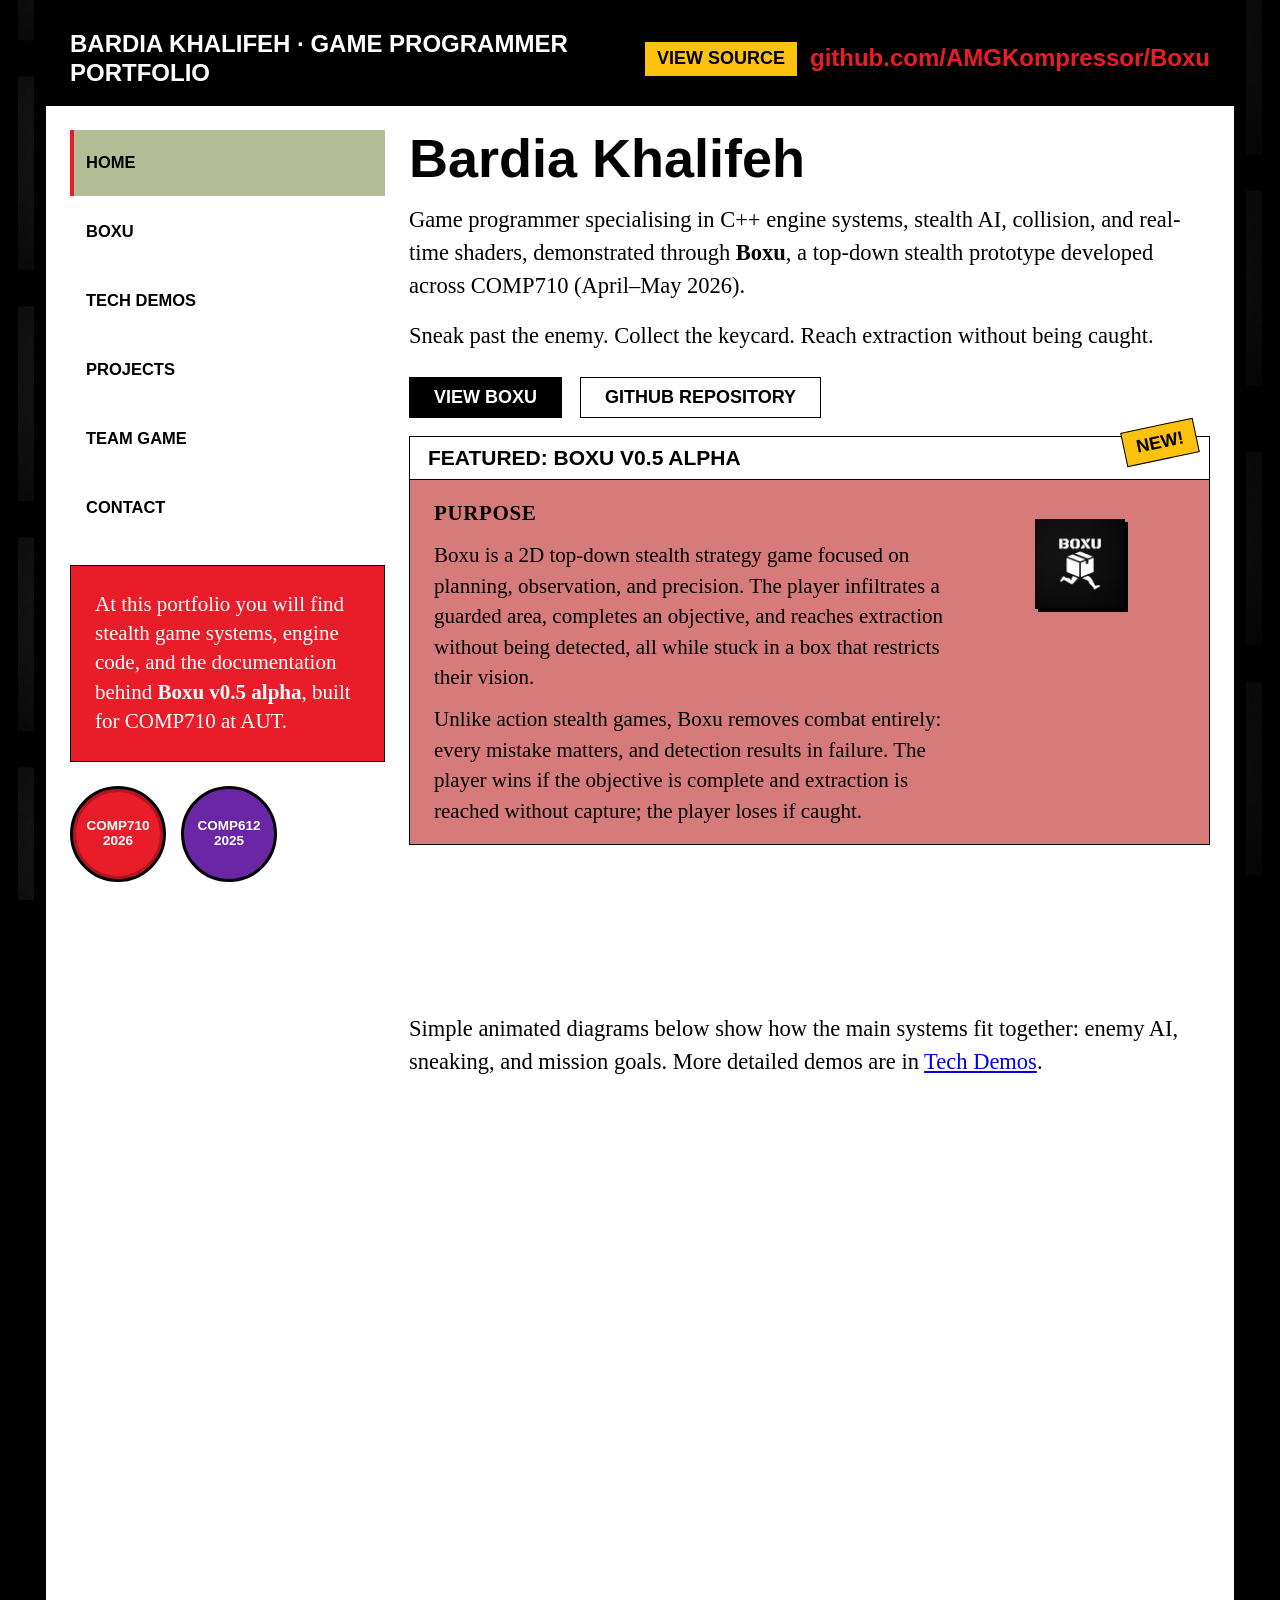
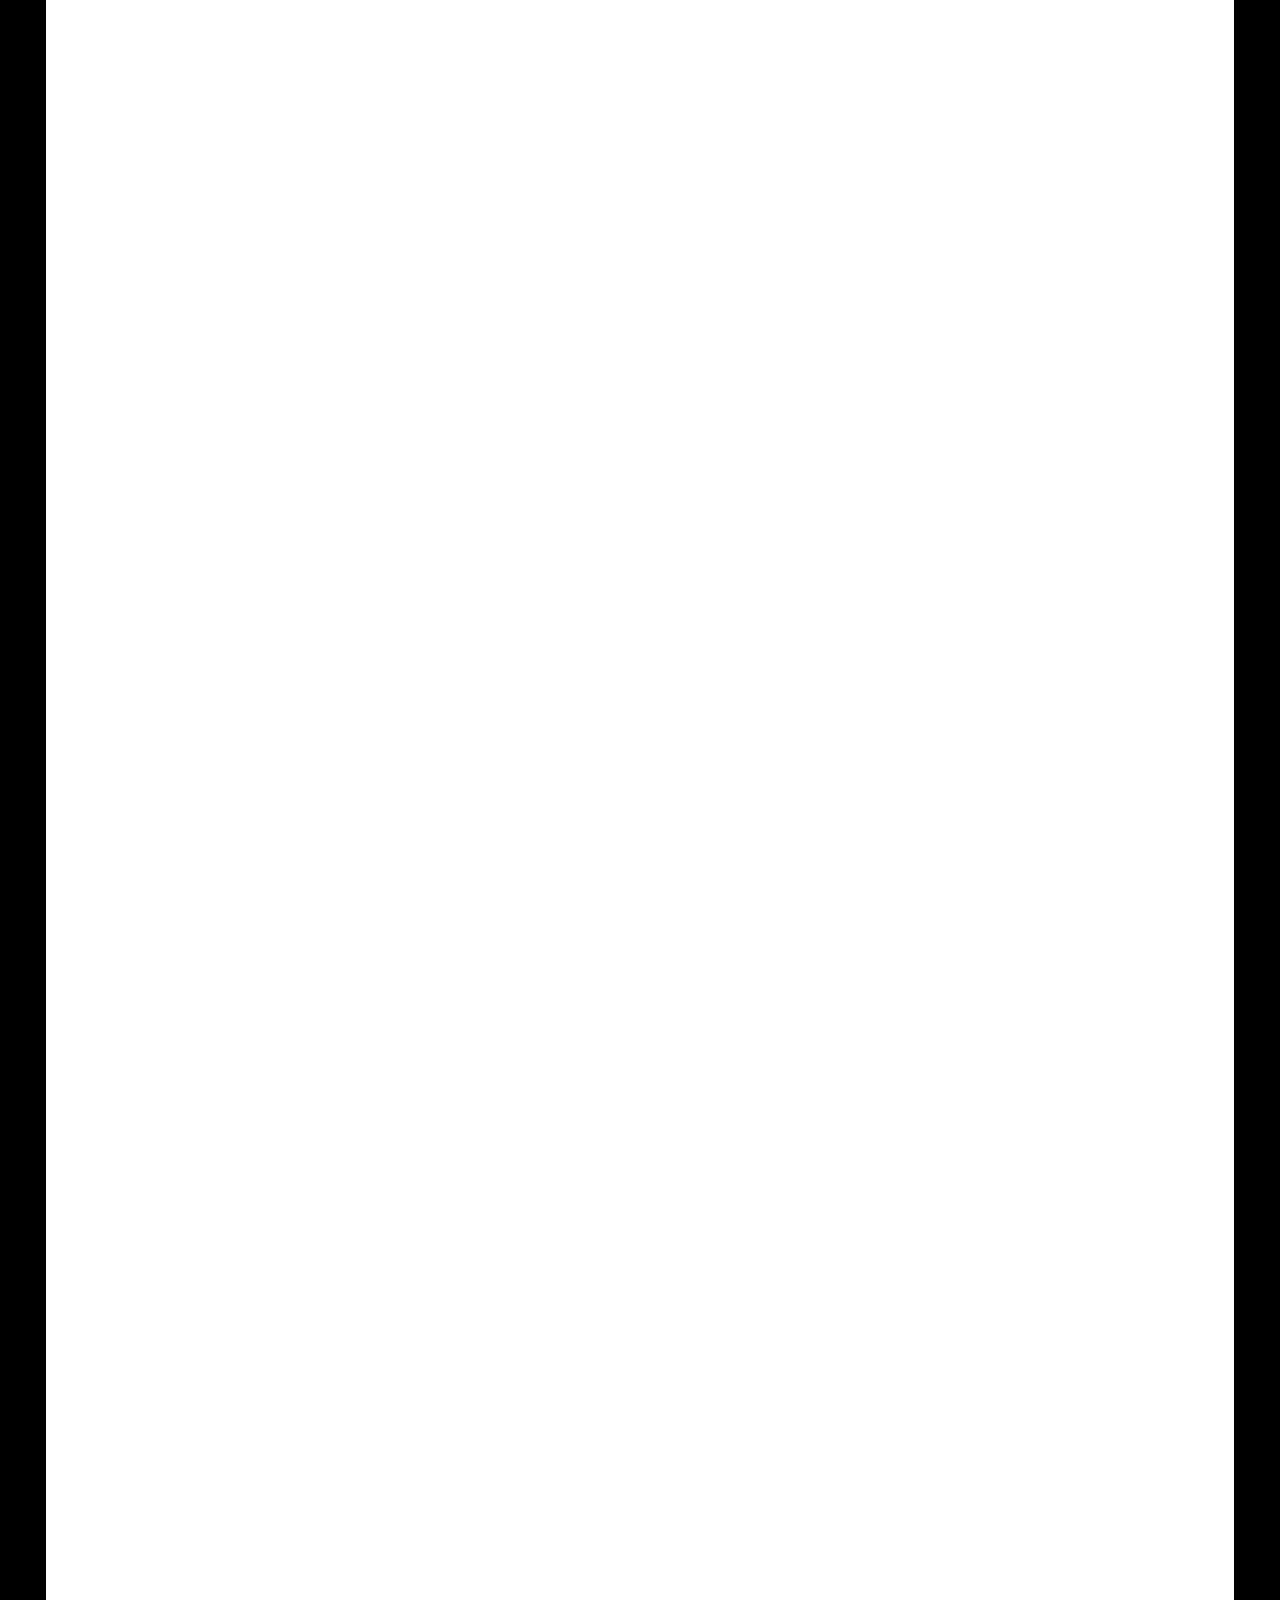
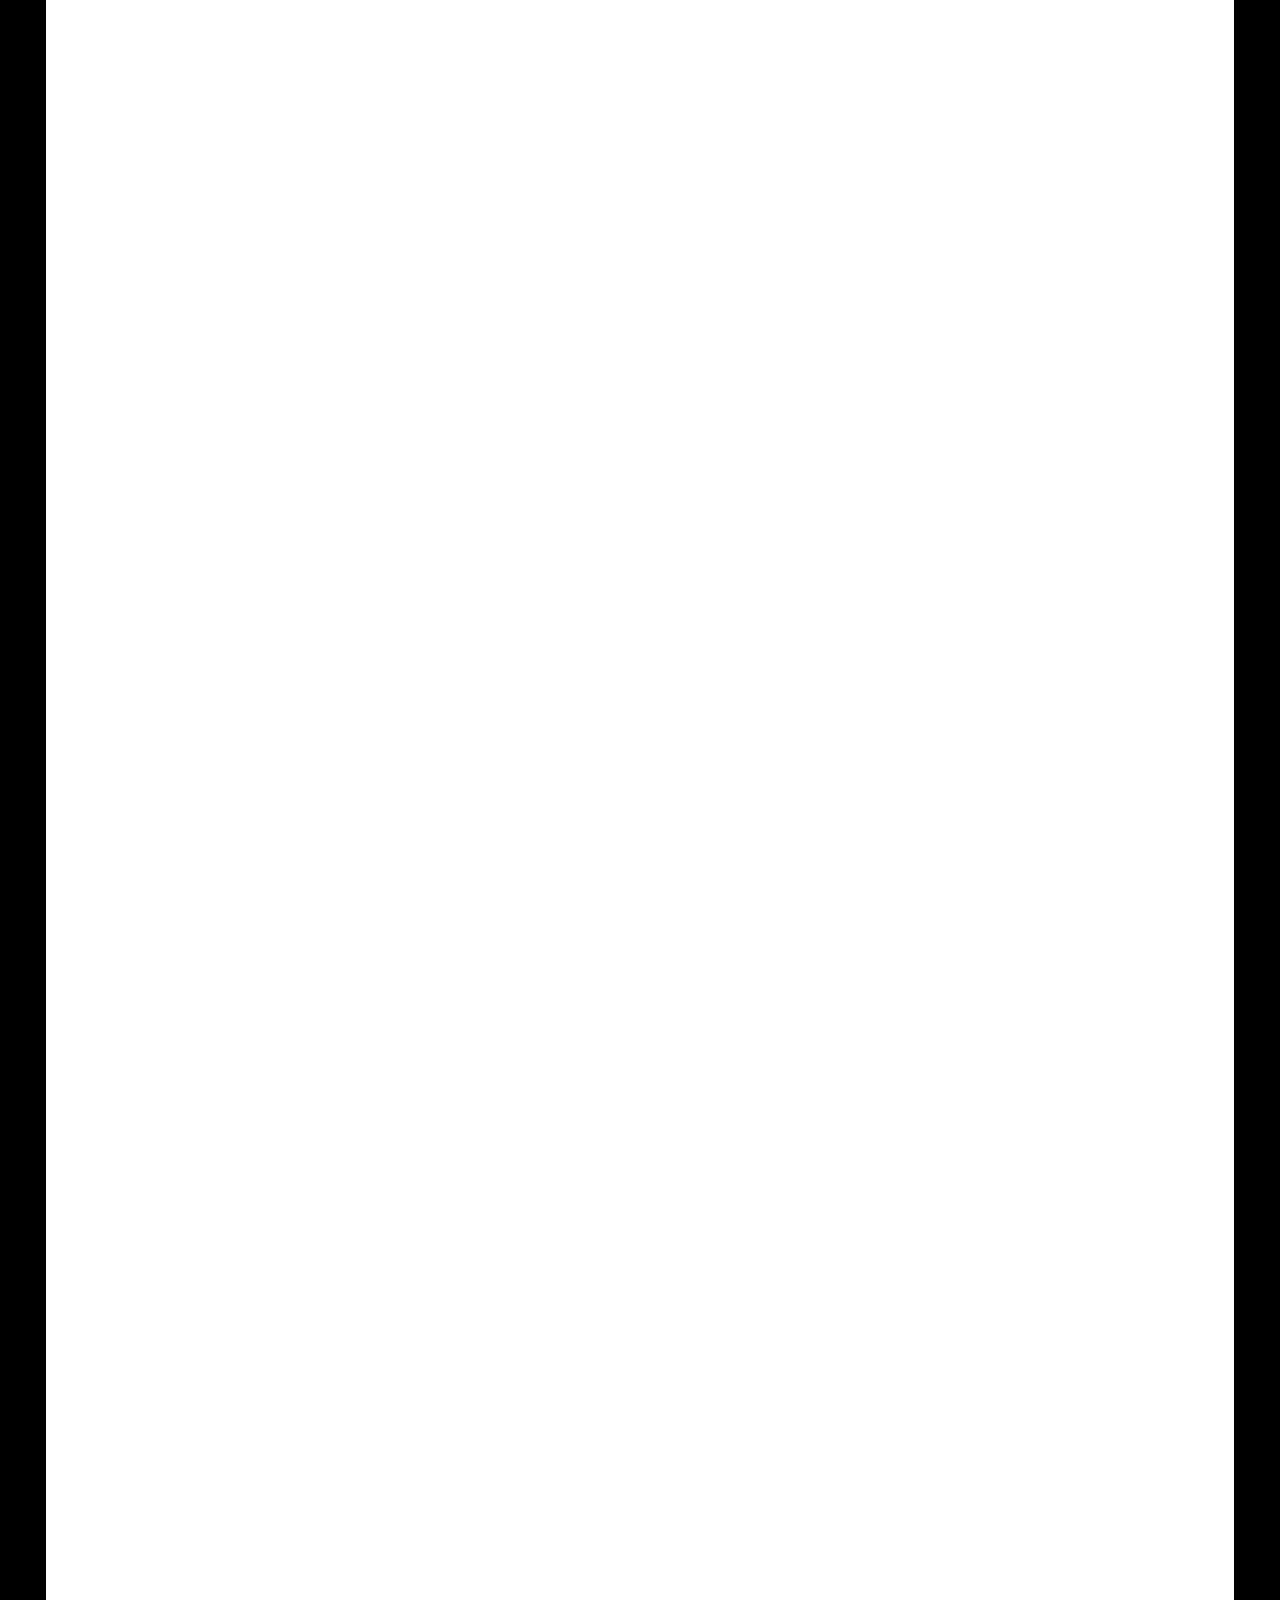
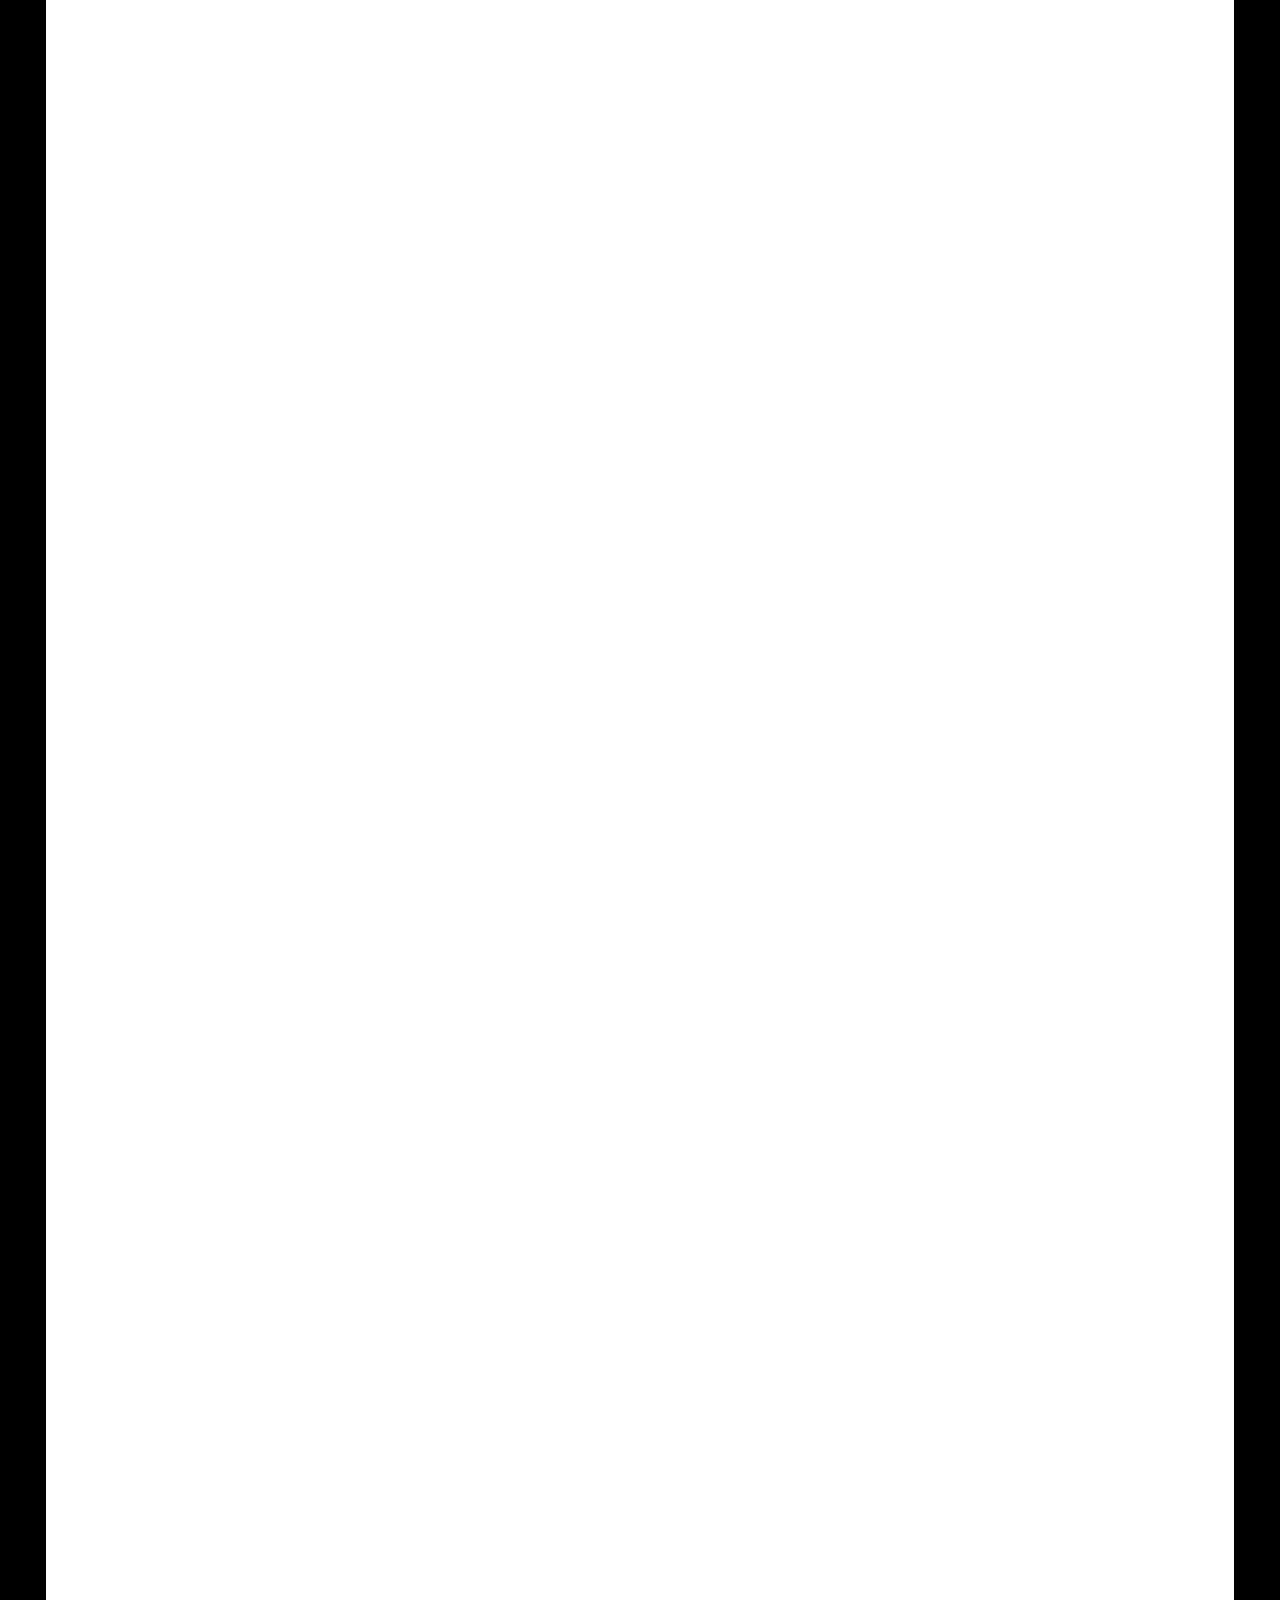
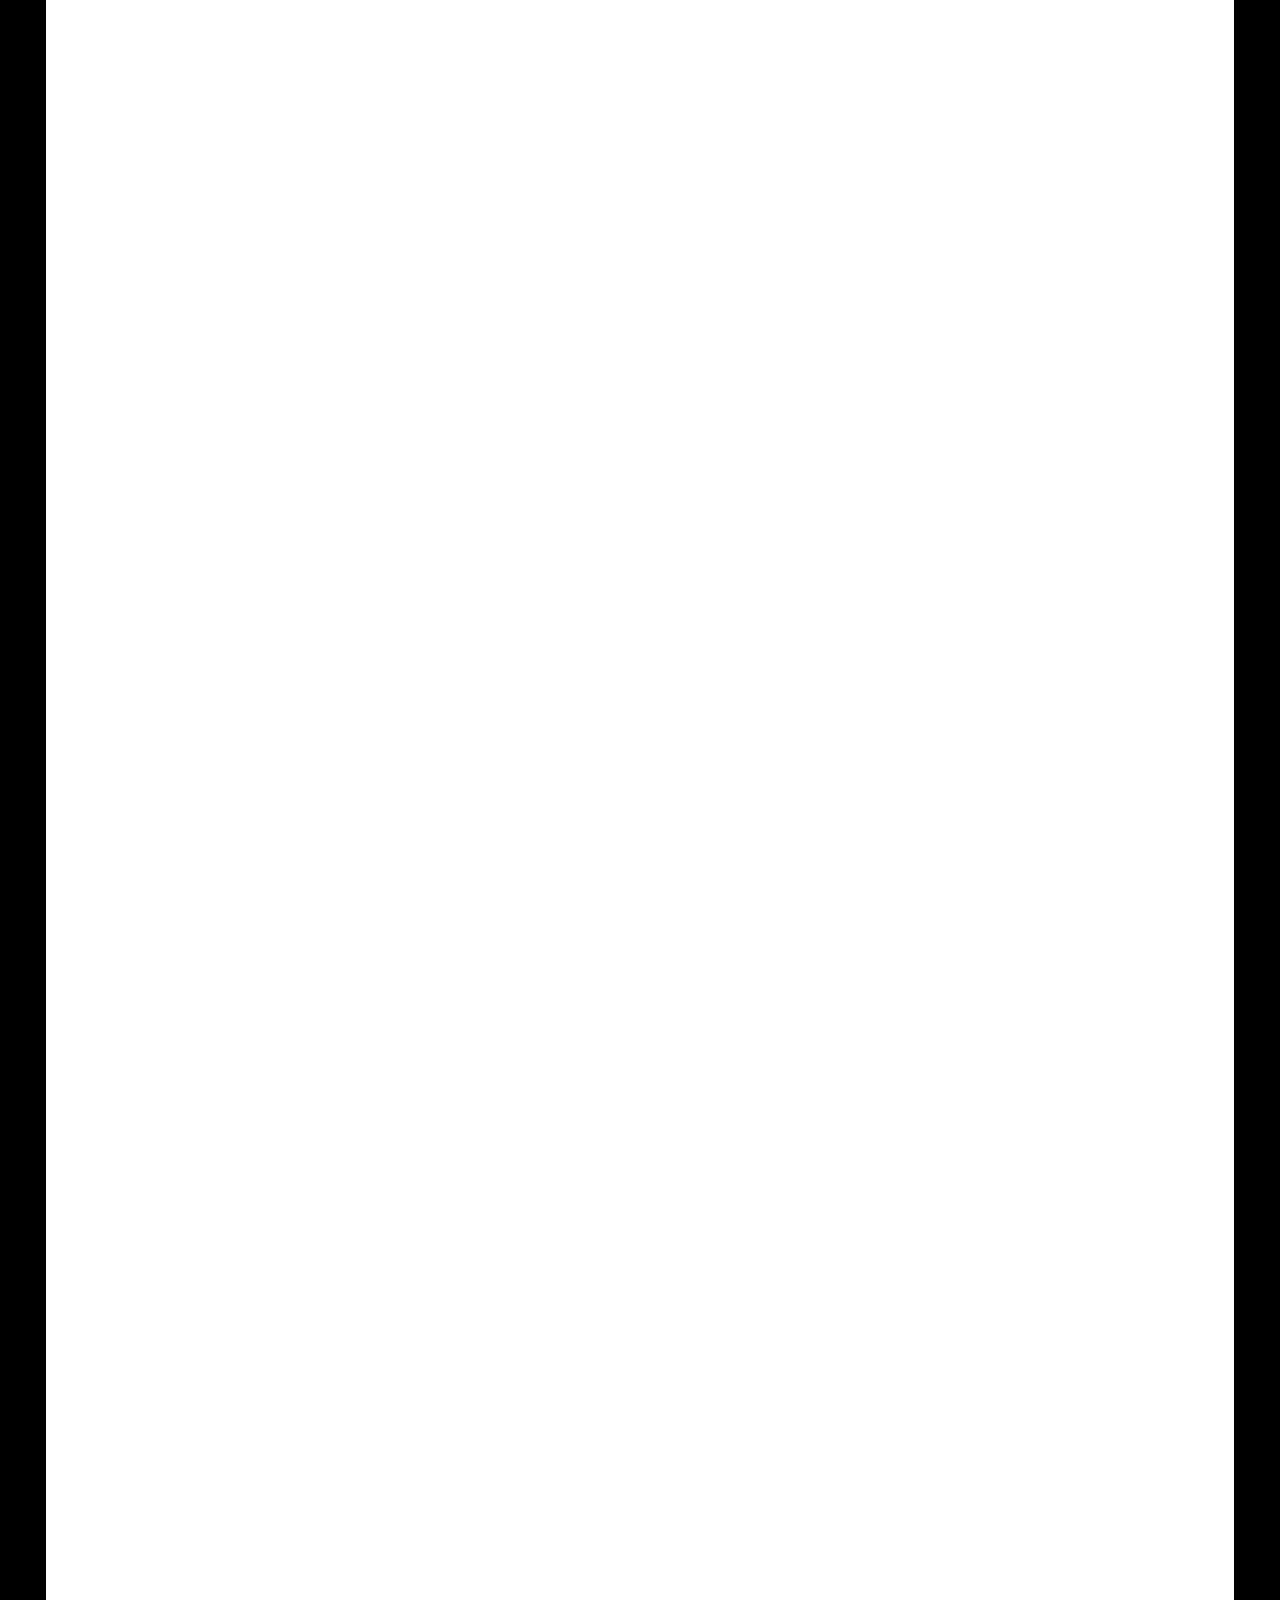
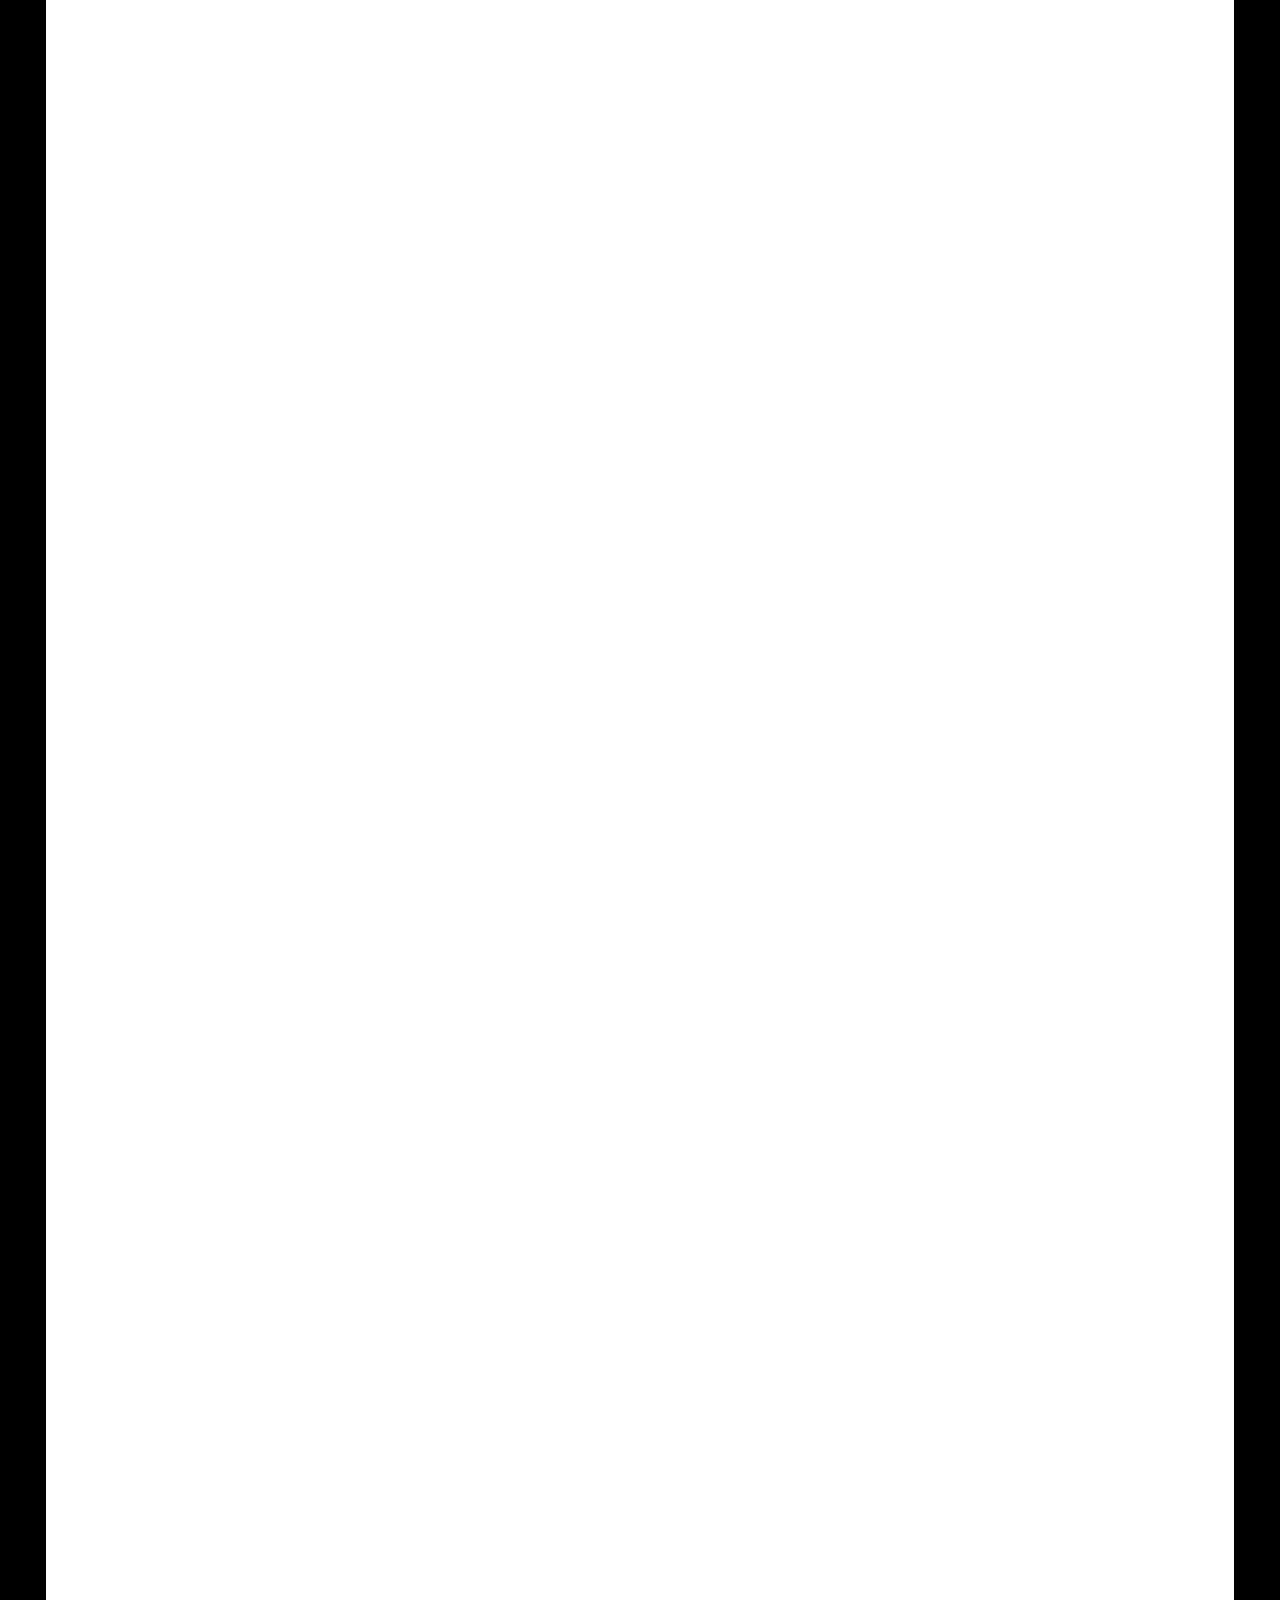
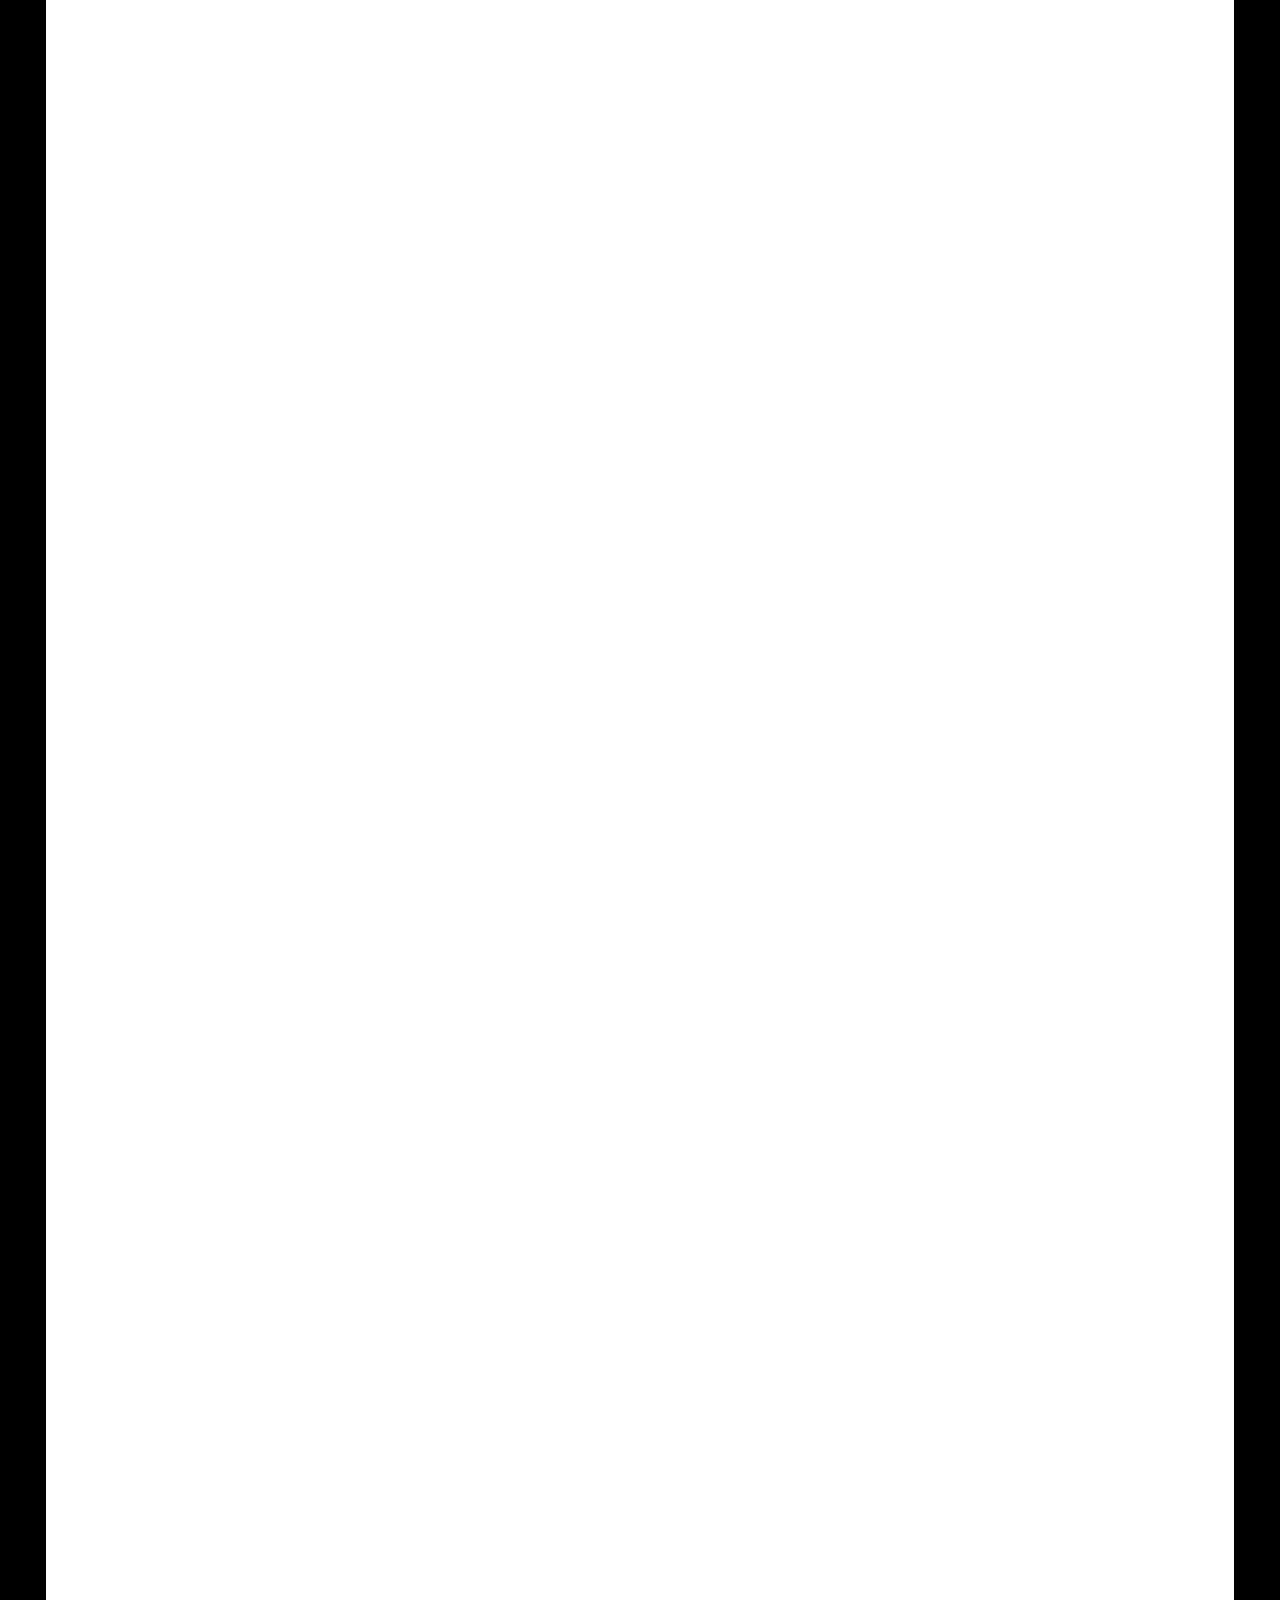
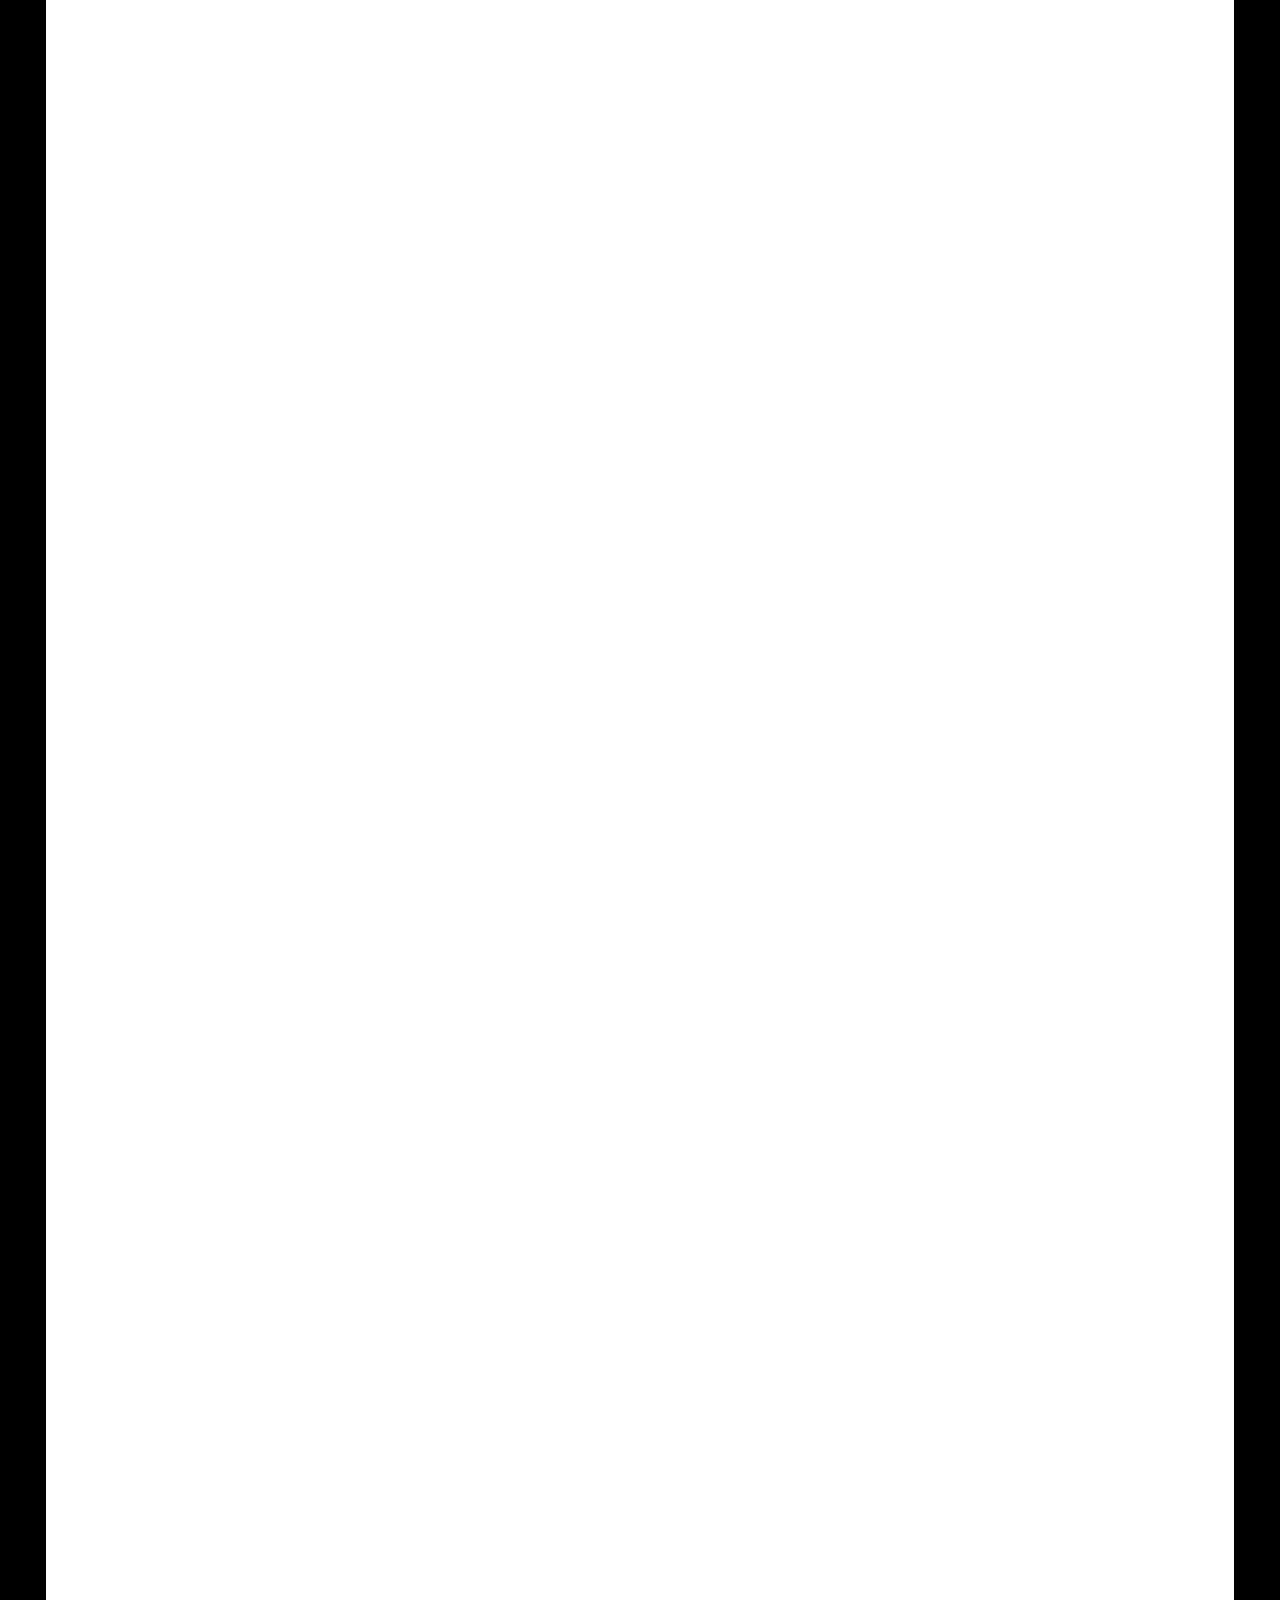
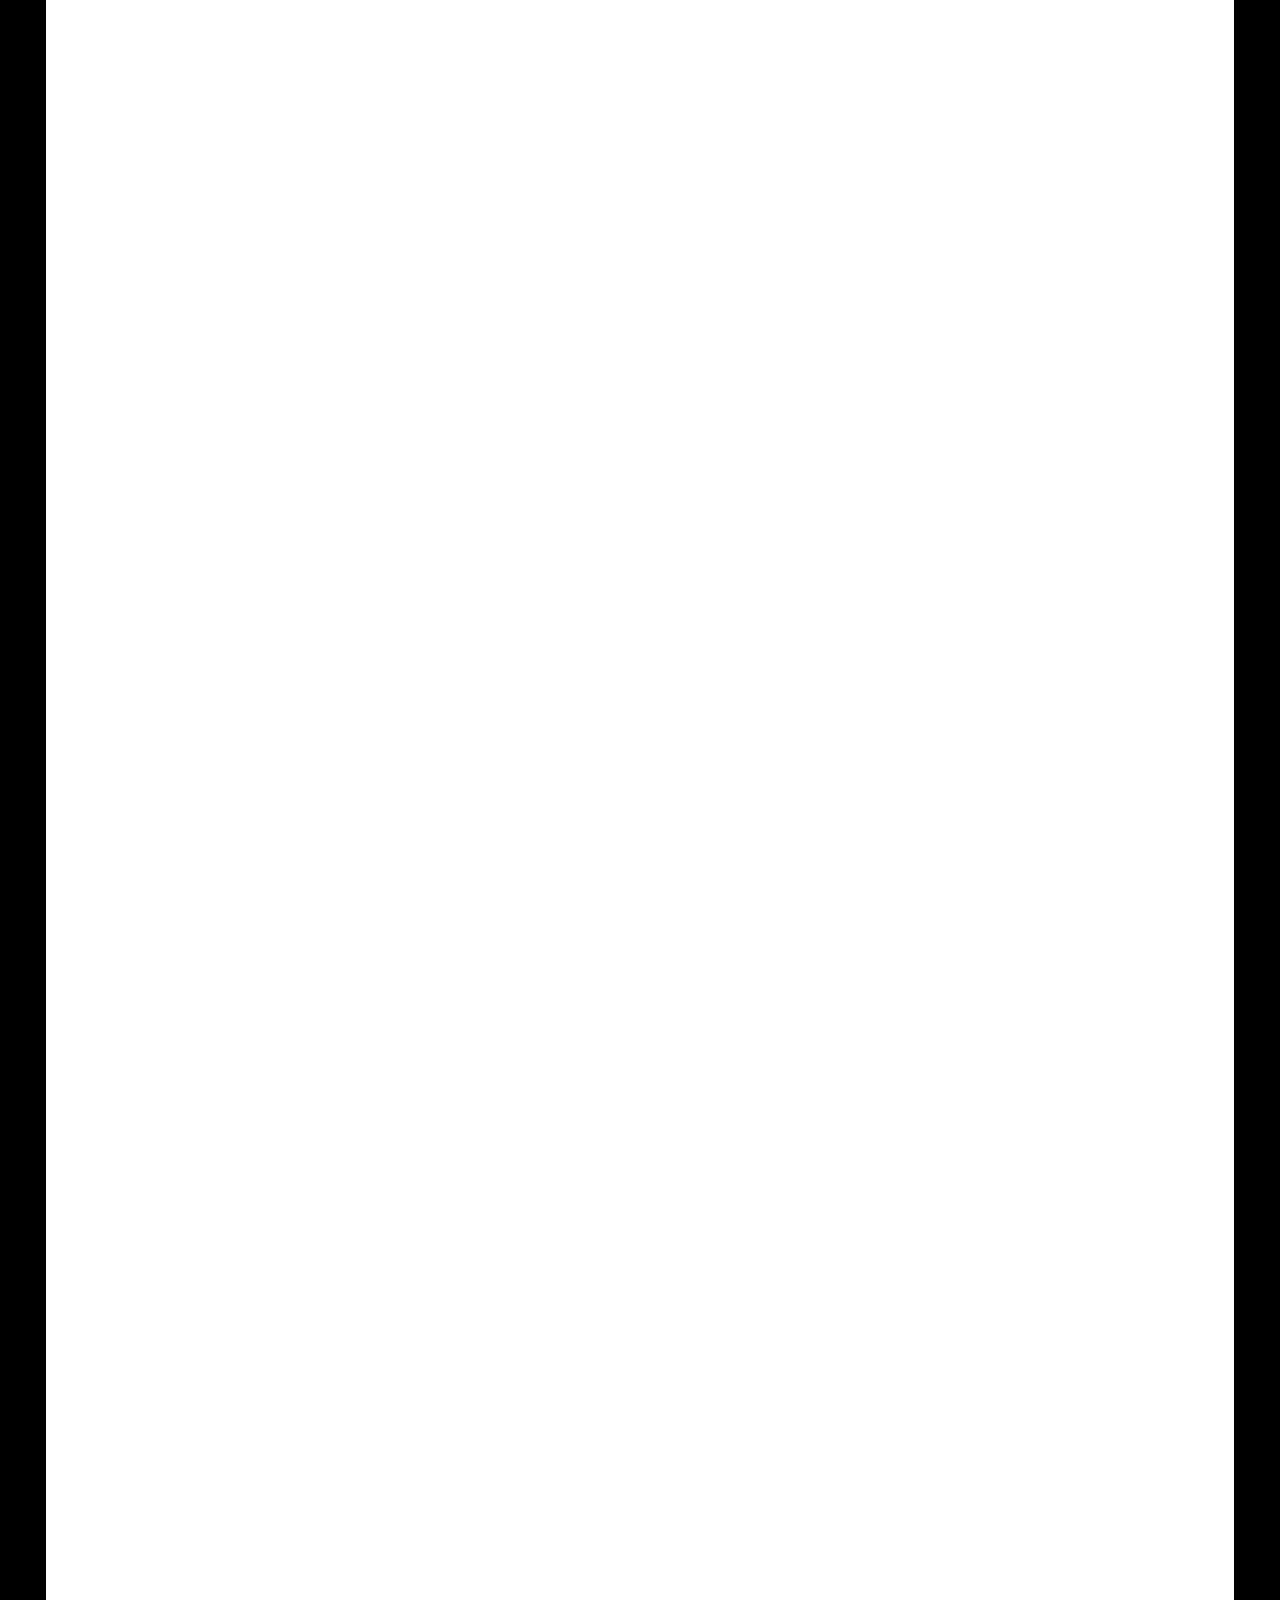
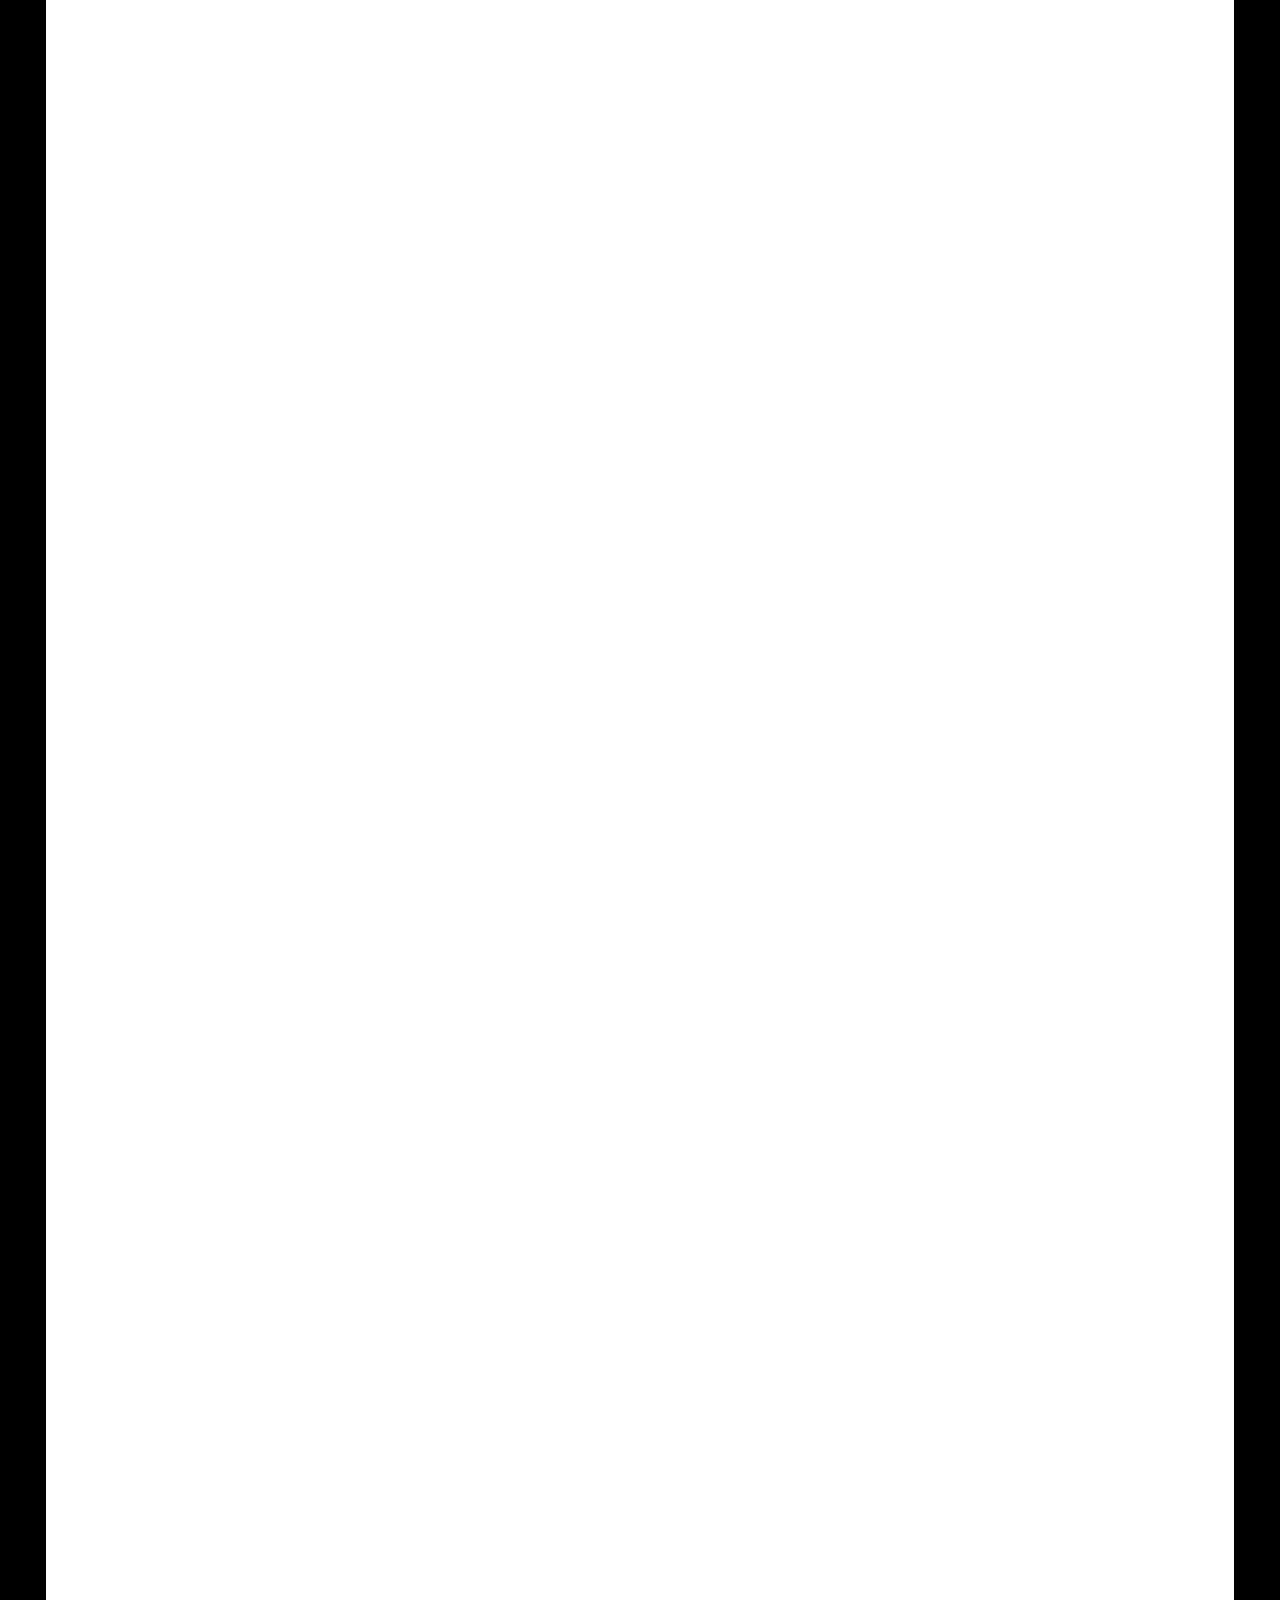
==== index.html @ 36f7c788 "personal portfolio" ====
<!DOCTYPE html>
<html lang="en">
<head>
  <meta charset="UTF-8">
  <meta name="viewport" content="width=device-width, initial-scale=1.0">
  <meta name="description" content="Bardia Khalifeh, COMP710 game programming portfolio. Boxu stealth game, C++/SDL2/OpenGL engine work, and technical artefacts.">
  <title>Bardia Khalifeh | Game Programmer Portfolio</title>
  <link rel="stylesheet" href="css/tokens.css">
  <link rel="stylesheet" href="css/components.css">
  <link rel="stylesheet" href="css/layout.css">
  <link rel="stylesheet" href="css/motion.css">
  <script>document.documentElement.classList.add("js-scroll-reveal");</script>
</head>
<body>
  <a class="skip-link" href="#main">Skip to content</a>

  <div class="side-scroll side-scroll--left" aria-hidden="true">
    <div class="side-scroll__track side-scroll__track--up">
      <div class="side-scroll__strip">
        <img src="assets/images/boxuSplash4.jpg" alt="" width="120" height="auto" decoding="async">
        <img src="assets/images/boxuSplash4.jpg" alt="" width="120" height="auto" loading="lazy" decoding="async">
        <img src="assets/images/boxuSplash4.jpg" alt="" width="120" height="auto" loading="lazy" decoding="async">
      </div>
    </div>
  </div>
  <div class="side-scroll side-scroll--right" aria-hidden="true">
    <div class="side-scroll__track side-scroll__track--down">
      <div class="side-scroll__strip">
        <img src="assets/images/boxuSplash4.jpg" alt="" width="120" height="auto" decoding="async">
        <img src="assets/images/boxuSplash4.jpg" alt="" width="120" height="auto" loading="lazy" decoding="async">
        <img src="assets/images/boxuSplash4.jpg" alt="" width="120" height="auto" loading="lazy" decoding="async">
      </div>
    </div>
  </div>

  <div class="page-frame">
    <div class="page-frame-inner">
      <header class="top-banner">
        <div class="top-banner__title">Bardia Khalifeh · Game Programmer Portfolio</div>
        <div class="top-banner__actions">
          <a class="sticker" href="https://github.com/AMGKompressor/Boxu" target="_blank" rel="noopener noreferrer">View Source</a>
          <a class="phone-callout" href="https://github.com/AMGKompressor/Boxu" target="_blank" rel="noopener noreferrer">github.com/AMGKompressor/Boxu</a>
        </div>
      </header>

      <button type="button" class="mobile-nav-toggle" aria-expanded="false" aria-controls="side-nav">Menu</button>

      <div class="catalog-layout">
        <aside class="left-rail">
          <nav aria-label="Section navigation">
            <ul class="side-nav" id="side-nav">
              <li><a href="#home">Home</a></li>
              <li><a href="#boxu">Boxu</a></li>
              <li><a href="#demos">Tech Demos</a></li>
              <li><a href="#projects">Projects</a></li>
              <li><a href="#team-project">Team Game</a></li>
              <li><a href="#contact">Contact</a></li>
            </ul>
          </nav>
          <div class="cta-block-red">
            At this portfolio you will find stealth game systems, engine code, and the documentation behind <strong>Boxu v0.5 alpha</strong>, built for COMP710 at AUT.
          </div>
          <div class="cert-seals" aria-label="Course portfolios">
            <span class="cert-seal cert-seal--comp710 cert-seal--current">COMP710<br>2026</span>
            <a class="cert-seal cert-seal--comp612" href="comp612.html" title="Earlier work: COMP612 graphics projects">COMP612<br>2025</a>
          </div>
        </aside>

        <main class="main-stack" id="main">

          <!-- HOME -->
          <section class="section-block" id="home" aria-labelledby="home-heading">
            <h1 class="display-title" id="home-heading">Bardia Khalifeh</h1>
            <p class="lede">Game programmer specialising in C++ engine systems, stealth AI, collision, and real-time shaders, demonstrated through <strong>Boxu</strong>, a top-down stealth prototype developed across COMP710 (April–May 2026).</p>
            <p class="lede">Sneak past the enemy. Collect the keycard. Reach extraction without being caught.</p>
            <a class="btn btn--primary" href="#boxu">View Boxu</a>
            <a class="btn btn--secondary" href="https://github.com/AMGKompressor/Boxu" target="_blank" rel="noopener noreferrer">GitHub Repository</a>

            <article class="ribbon-card hero-card" data-animate="card">
              <span class="sticker sticker--new" aria-hidden="true">NEW!</span>
              <h2 class="ribbon-card__title">Featured: Boxu v0.5 Alpha</h2>
              <div class="ribbon-card__body ribbon-card__body--salmon hero-with-photo">
                <div>
                  <p class="field-label">Purpose</p>
                  <p>Boxu is a 2D top-down stealth strategy game focused on planning, observation, and precision. The player infiltrates a guarded area, completes an objective, and reaches extraction without being detected, all while stuck in a box that restricts their vision.</p>
                  <p>Unlike action stealth games, Boxu removes combat entirely: every mistake matters, and detection results in failure. The player wins if the objective is complete and extraction is reached without capture; the player loses if caught.</p>
                </div>
                <figure class="hero-photo-notch">
                  <img src="assets/images/boxuSplash4.jpg" alt="Boxu splash screen artwork" width="140" height="auto">
                </figure>
              </div>
            </article>

            <h2 class="section-eyebrow section-eyebrow--olive" id="engine-diagrams-heading">Core Engine Systems</h2>
            <p class="lede">Simple animated diagrams below show how the main systems fit together: enemy AI, sneaking, and mission goals. More detailed demos are in <a class="text-link" href="#demos">Tech Demos</a>.</p>

            <div class="engine-diagram-grid">
              <article class="ribbon-card engine-diagram-card engine-diagram-card--fsm" data-animate="card" aria-labelledby="fsm-diagram-title">
                <h3 class="ribbon-card__title" id="fsm-diagram-title">Enemy AI state machine</h3>
                <div class="ribbon-card__body ribbon-card__body--peach">
                  <p class="diagram-caption"><strong>Purpose:</strong> Show how the Enemy AI state machine works: Dormant until woken by sound or sight, then Investigate, Chase, or Search.</p>
                  <div class="engine-diagram engine-diagram--fsm" id="diagram-fsm" role="img" aria-label="Animated diagram of Enemy AI states: Dormant, Investigate, Chase, Search">
                    <svg class="engine-diagram__svg" viewBox="38 16 344 120" xmlns="http://www.w3.org/2000/svg" aria-hidden="true">
                      <defs>
                        <marker id="arrowhead" markerWidth="8" markerHeight="6" refX="7" refY="3" orient="auto">
                          <polygon points="0 0, 8 3, 0 6" fill="#000"/>
                        </marker>
                      </defs>
                      <g class="fsm-layout" transform="translate(32 4)">
                        <g class="fsm-edges">
                          <path class="fsm-edge" d="M 78 42 L 102 42" marker-end="url(#arrowhead)"/>
                          <path class="fsm-edge" d="M 168 42 L 192 42" marker-end="url(#arrowhead)"/>
                          <path class="fsm-edge" d="M 258 42 L 282 42" marker-end="url(#arrowhead)"/>
                          <path class="fsm-edge fsm-edge--loop" d="M 330 68 C 330 98, 50 98, 50 68" marker-end="url(#arrowhead)"/>
                        </g>
                        <g class="fsm-nodes">
                          <g class="fsm-node" data-state="dormant">
                            <rect x="8" y="18" width="70" height="48" fill="#b3bd95" stroke="#000" stroke-width="2"/>
                            <text x="43" y="48" text-anchor="middle" font-family="Helvetica, Arial, sans-serif" font-size="10" font-weight="700">DORMANT</text>
                          </g>
                          <g class="fsm-node" data-state="investigate">
                            <rect x="98" y="18" width="70" height="48" fill="#9ab6c8" stroke="#000" stroke-width="2"/>
                            <text x="133" y="48" text-anchor="middle" font-family="Helvetica, Arial, sans-serif" font-size="9" font-weight="700">INVESTIGATE</text>
                          </g>
                          <g class="fsm-node" data-state="chase">
                            <rect x="188" y="18" width="70" height="48" fill="#d77a7a" stroke="#000" stroke-width="2"/>
                            <text x="223" y="48" text-anchor="middle" font-family="Helvetica, Arial, sans-serif" font-size="10" font-weight="700">CHASE</text>
                          </g>
                          <g class="fsm-node" data-state="search">
                            <rect x="278" y="18" width="70" height="48" fill="#c0d4a7" stroke="#000" stroke-width="2"/>
                            <text x="313" y="48" text-anchor="middle" font-family="Helvetica, Arial, sans-serif" font-size="10" font-weight="700">SEARCH</text>
                          </g>
                        </g>
                        <text class="fsm-active-label" x="178" y="128" text-anchor="middle" font-family="Times New Roman, Times, serif" font-size="12" fill="#000">Enemy is waiting. Nothing has woken him yet</text>
                      </g>
                    </svg>
                  </div>
                  <ul class="diagram-legend">
                    <li><strong>Dormant:</strong> enemy waits until something wakes him up</li>
                    <li><strong>Investigate:</strong> a footstep or wall bump was heard nearby</li>
                    <li><strong>Chase:</strong> enemy can see Suneku in his vision cone</li>
                    <li><strong>Search:</strong> you escaped sight, then he checks the area and calms down</li>
                  </ul>
                </div>
              </article>

              <article class="ribbon-card engine-diagram-card" data-animate="card" aria-labelledby="perception-diagram-title">
                <h3 class="ribbon-card__title" id="perception-diagram-title">Stealth Perception Stack</h3>
                <div class="ribbon-card__body ribbon-card__body--periwinkle">
                  <p class="diagram-caption"><strong>Purpose:</strong> Stealth depends on what Enemy can see and hear. The green wedge is his line of sight. If Suneku steps into it with nothing blocking the view, Enemy chases. The yellow ring is Enemy’s hearing radius: if Suneku makes noise inside that area, Enemy is woken and sent to investigate.</p>
                  <div class="engine-diagram engine-diagram--tall" id="diagram-perception" role="img" aria-label="Top-down diagram: Suneku approaches Enemy, emits a noise pulse within hearing range, Enemy turns to investigate, Suneku retreats, loop repeats">
                    <svg class="engine-diagram__svg" viewBox="0 0 220 220" xmlns="http://www.w3.org/2000/svg" aria-hidden="true">
                      <rect x="0" y="0" width="220" height="220" fill="#111" stroke="#000" stroke-width="2"/>
                      <g class="perception-ocelot" transform="translate(110 110)">
                        <circle class="perception-hearing" cx="0" cy="0" r="52" fill="none" stroke="#fcc20f" stroke-width="2" stroke-dasharray="6 4"/>
                        <g class="perception-vision">
                          <path class="perception-wedge" d="M 0 0 L 78 -32 A 84 84 0 0 1 78 32 Z" fill="rgba(179,189,149,0.85)" stroke="#b3bd95" stroke-width="1"/>
                        </g>
                        <circle class="perception-enemy" cx="0" cy="0" r="7" fill="#8c9ae0" stroke="#000" stroke-width="1"/>
                        <text x="0" y="-12" text-anchor="middle" font-family="Helvetica, Arial, sans-serif" font-size="7" font-weight="700" fill="#fff">ENEMY</text>
                      </g>
                      <g class="perception-player">
                        <circle class="perception-noise" cx="0" cy="0" r="28" fill="none" stroke="#e91d2a" stroke-width="2" opacity="0"/>
                        <rect class="perception-player-body" x="-7" y="-7" width="14" height="14" fill="#8f6840" stroke="#000" stroke-width="1"/>
                        <text x="0" y="14" text-anchor="middle" font-family="Helvetica, Arial, sans-serif" font-size="7" font-weight="700" fill="#b3bd95">SUNEKU</text>
                      </g>
                    </svg>
                  </div>
                  <ul class="diagram-legend">
                    <li><strong>Green wedge</strong> shows where Enemy is looking. Step in and he may chase.</li>
                    <li><strong>Yellow ring</strong> is Enemy’s hearing radius. Noise inside it triggers investigate.</li>
                    <li><strong>Red pulse</strong> is noise from Suneku (footsteps, sprinting, hitting a wall)</li>
                  </ul>
                </div>
              </article>
            </div>
          </section>

          <!-- BOXU -->
          <section class="section-block" id="boxu" aria-labelledby="boxu-heading">
            <h2 class="section-eyebrow section-eyebrow--salmon section-eyebrow--stacked" id="boxu-heading">
              <span class="section-eyebrow__title">Boxu</span>
              <span class="section-eyebrow__subtitle">Individual Game Project</span>
            </h2>

            <article class="ribbon-card" data-animate="card">
              <h3 class="ribbon-card__title">Boxu v0.5 Alpha (stealth game)</h3>
              <div class="ribbon-card__body ribbon-card__body--salmon">
                <p class="field-label">Purpose</p>
                <p>Individual Game Project for COMP710: a top-down stealth game where the player (Suneku) collects a keycard, reaches the south extraction zone, and avoids capture by Enemy.</p>

                <p class="field-label">Challenge</p>
                <p>Integrating movement, mouse-aim facing, collision, vision masking, noise propagation, and enemy AI into one coherent play loop on the course GP Framework.</p>

                <p class="field-label">Approach</p>
                <p>Built incrementally from the Apr 13 GP framework import through tagged alpha milestones on GitHub: v0.1 (hitbox + vision), mission loop (Apr 15), v0.2 AI and audio (Apr 27–29), then v0.5 Gold polish (May 11).</p>

                <p class="field-label">Result</p>
                <p>Playable vertical slice with win/lose states, HUD objectives, splash intro, footstep audio, and debug overlays for hitbox and hearing radius (H key).</p>

                <p class="field-label">Reflection</p>
                <p>Boxu never fully matched the scope I pitched in the GDD. COMP710 time pressure, a monolithic <code>game.cpp</code> that was hard to extend, and recurring technical issues like enemy chase ignoring walls, vision cone edge cases, and audio and shader path bugs, so I shipped a strong vertical slice rather than the full stealth experience I had in mind.</p>
                <p>That ceiling turned out to be useful. The systems that did work (mouse-aim vision, noise propagation, mission loop, OBB collision) became the foundation for <a class="text-link" href="#team-project">cardBoardEngine</a>, where the group project could go further: modular layout, BFS pathfinding, minimap, multiple enemy types, and a Windows hand-in build. Boxu on this portfolio is the individual proof-of-concept; the engine repo is where the idea was actually pushed.</p>

                <div class="gallery" role="list">
                  <button type="button" class="gallery__item" aria-label="Enlarge splash screen">
                    <img src="assets/images/boxuSplash4.jpg" alt="Boxu title splash screen" loading="lazy">
                  </button>
                  <button type="button" class="gallery__item" aria-label="Enlarge floor texture">
                    <img src="assets/images/floorTex.png" alt="Boxu floor texture asset" loading="lazy">
                  </button>
                  <button type="button" class="gallery__item" aria-label="Enlarge enemy texture">
                    <img src="assets/images/enemTex.png" alt="Enemy character texture asset" loading="lazy">
                  </button>
                </div>

                <table class="data-table">
                  <caption class="field-label">Controls</caption>
                  <thead>
                    <tr><th scope="col">Input</th><th scope="col">Action</th></tr>
                  </thead>
                  <tbody>
                    <tr><td>WASD</td><td>Move Suneku (diagonal normalised)</td></tr>
                    <tr><td>Mouse</td><td>Aim facing direction</td></tr>
                    <tr><td>Shift</td><td>Sprint (louder footstep noise)</td></tr>
                    <tr><td>H</td><td>Debug hitbox and noise pulse rings</td></tr>
                    <tr><td>R</td><td>Restart after win/lose</td></tr>
                    <tr><td>Esc</td><td>Quit</td></tr>
                  </tbody>
                </table>

                <div class="play-promo" id="play-boxu">
                  <div class="play-promo__stickers">
                    <a class="sticker sticker--promo-play" href="https://github.com/AMGKompressor/Boxu" target="_blank" rel="noopener noreferrer">Play Boxu · macOS</a>
                    <span class="sticker sticker--promo-windows">Coming soon to Windows in 2127!</span>
                  </div>
                  <p class="play-promo__text">Open-source stealth alpha. Build from GitHub and run on Mac in a few minutes. Screenshots and demos above show the experience on any device.</p>
                  <a class="sticker" href="https://github.com/AMGKompressor/Boxu" target="_blank" rel="noopener noreferrer">Get source on GitHub</a>
                  <details class="site-disclosure play-promo__steps">
                    <summary class="site-disclosure__summary">Build &amp; run on macOS</summary>
                    <div class="site-disclosure__body">
                      <p><strong>Requirements:</strong> macOS 12+, Xcode Command Line Tools, Homebrew. Install dependencies once:</p>
                      <pre class="code-inset">brew install cmake sdl2 sdl2_image glew pkg-config</pre>
                      <p><strong>Clone and build</strong></p>
                      <pre class="code-inset">git clone https://github.com/AMGKompressor/Boxu.git
cd Boxu/source
cmake -S . -B ../temp/build-boxu -DCMAKE_BUILD_TYPE=Release
cmake --build ../temp/build-boxu --config Release</pre>
                      <p><strong>Run:</strong> launch from the <code>game</code> folder so textures, sounds, and shaders resolve:</p>
                      <pre class="code-inset">cd ../game
../temp/build-boxu/gpframework</pre>
                      <p class="play-promo__note">Tip: if CMake cannot find SDL2, add Homebrew to your PATH (<code>brew --prefix</code>).</p>
                    </div>
                  </details>
                </div>

                <p class="field-label">Formal documents</p>
                <p style="font-size:13px;margin:0;">Expand <a class="text-link" href="#projects">Projects → Formal documents &amp; downloads</a> for GHL, pitch, GDD, and TDD.</p>
              </div>
            </article>

            <article class="ribbon-card engine-diagram-card engine-diagram-card--mission" data-animate="card" aria-labelledby="mission-diagram-title">
              <h3 class="ribbon-card__title" id="mission-diagram-title">Mission loop state flow</h3>
              <div class="ribbon-card__body ribbon-card__body--lime">
                <p class="diagram-caption"><strong>Purpose:</strong> One run of Boxu: find the keycard, reach the south exit, and avoid capture. The diagram loops through win, lose, and restart.</p>
                <div class="engine-diagram engine-diagram--mission" id="diagram-mission" role="img" aria-label="Animated mission flow: Playing, keycard pickup, extraction win, or caught and lost">
                  <svg class="engine-diagram__svg" viewBox="4 10 516 132" xmlns="http://www.w3.org/2000/svg" aria-hidden="true">
                    <defs>
                      <marker id="mission-arrow" markerWidth="8" markerHeight="6" refX="7" refY="3" orient="auto">
                        <polygon points="0 0, 8 3, 0 6" fill="#000"/>
                      </marker>
                    </defs>
                    <g class="mission-edges">
                      <path class="mission-edge" d="M 88 42 L 98 42" marker-end="url(#mission-arrow)"/>
                      <path class="mission-edge" d="M 178 42 L 188 42" marker-end="url(#mission-arrow)"/>
                      <path class="mission-edge" d="M 268 42 L 278 42" marker-end="url(#mission-arrow)"/>
                      <path class="mission-edge" d="M 448 42 L 458 42" marker-end="url(#mission-arrow)"/>
                      <path class="mission-edge" d="M 48 66 C 48 96, 408 96, 408 66" marker-end="url(#mission-arrow)"/>
                      <path class="mission-edge mission-edge--restart" d="M 485 66 C 485 132, 48 132, 48 66" marker-end="url(#mission-arrow)"/>
                    </g>
                    <g class="mission-nodes">
                      <g class="mission-node" data-state="playing">
                        <rect x="8" y="18" width="80" height="48" fill="#b3bd95" stroke="#000" stroke-width="2"/>
                        <text x="48" y="48" text-anchor="middle" font-family="Helvetica, Arial, sans-serif" font-size="10" font-weight="700">PLAYING</text>
                      </g>
                      <g class="mission-node" data-state="keycard">
                        <rect x="98" y="18" width="80" height="48" fill="#c0d4a7" stroke="#000" stroke-width="2"/>
                        <text x="138" y="44" text-anchor="middle" font-family="Helvetica, Arial, sans-serif" font-size="9" font-weight="700">KEYCARD</text>
                        <text x="138" y="56" text-anchor="middle" font-family="Helvetica, Arial, sans-serif" font-size="8">PICKUP</text>
                      </g>
                      <g class="mission-node" data-state="extract">
                        <rect x="188" y="18" width="80" height="48" fill="#9ab6c8" stroke="#000" stroke-width="2"/>
                        <text x="228" y="44" text-anchor="middle" font-family="Helvetica, Arial, sans-serif" font-size="9" font-weight="700">SOUTH</text>
                        <text x="228" y="56" text-anchor="middle" font-family="Helvetica, Arial, sans-serif" font-size="8">EXTRACT</text>
                      </g>
                      <g class="mission-node" data-state="won">
                        <rect x="278" y="18" width="80" height="48" fill="#8e8a25" stroke="#000" stroke-width="2"/>
                        <text x="318" y="48" text-anchor="middle" font-family="Helvetica, Arial, sans-serif" font-size="10" font-weight="700">WON</text>
                      </g>
                      <g class="mission-node" data-state="caught">
                        <rect x="368" y="18" width="80" height="48" fill="#d77a7a" stroke="#000" stroke-width="2"/>
                        <text x="408" y="48" text-anchor="middle" font-family="Helvetica, Arial, sans-serif" font-size="10" font-weight="700">CAUGHT</text>
                      </g>
                      <g class="mission-node" data-state="lost">
                        <rect x="458" y="18" width="54" height="48" fill="#e6915d" stroke="#000" stroke-width="2"/>
                        <text x="485" y="48" text-anchor="middle" font-family="Helvetica, Arial, sans-serif" font-size="10" font-weight="700">LOST</text>
                      </g>
                    </g>
                    <text class="mission-active-label" x="260" y="138" text-anchor="middle" font-family="Times New Roman, Times, serif" font-size="12" fill="#000">Playing: find the keycard</text>
                  </svg>
                </div>
                <ul class="diagram-legend">
                  <li><strong>Keycard:</strong> pick it up to unlock the south extraction zone</li>
                  <li><strong>Caught:</strong> Enemy touches Suneku, mission failed</li>
                  <li><strong>Press R</strong> to start again after winning or losing</li>
                </ul>
              </div>
            </article>

            <div class="feature-grid">
              <article class="ribbon-card" data-animate="card">
                <h3 class="ribbon-card__title">Enemy AI State Machine</h3>
                <div class="ribbon-card__body ribbon-card__body--peach">
                  <p class="field-label">Purpose</p>
                  <p>Employers can see structured enemy AI beyond simple chase behaviour.</p>
                  <p class="field-label">Challenge</p>
                  <p>Balancing wake-on-noise, vision cone detection, and search cooldown without pathfinding.</p>
                  <p class="field-label">Approach</p>
                  <p><code>OcelotState</code> FSM: Dormant → Investigate → Chase → Search with hearing radius and vision cone checks.</p>
                  <p class="field-label">Result</p>
                  <p>Enemy responds to wall hits and line-of-sight; debug hearing overlay visualises awareness.</p>
                  <p class="field-label">Reflection</p>
                  <p>Add grid or nav-mesh pathfinding so Enemy respects walls during chase.</p>
                  <pre class="code-inset">enum class OcelotState {
  Dormant, Investigate, Chase, Search
};</pre>
                </div>
              </article>

              <article class="ribbon-card" data-animate="card">
                <h3 class="ribbon-card__title">Mission Loop</h3>
                <div class="ribbon-card__body ribbon-card__body--lime">
                  <p class="field-label">Purpose</p>
                  <p>Proves end-to-end game design implementation, not only technical demos.</p>
                  <p class="field-label">Challenge</p>
                  <p>Clear objective, win/lose feedback, and restart flow for playtesters.</p>
                  <p class="field-label">Approach</p>
                  <p>Keycard pickup unlocks south extraction; Enemy catch triggers mission failed; R restarts.</p>
                  <p class="field-label">Result</p>
                  <p>HUD shows objective and outcome; <code>MissionState</code> drives Playing / Won / Lost.</p>
                  <p class="field-label">Reflection</p>
                  <p>Add a brief tutorial overlay on first launch for markers unfamiliar with stealth controls.</p>
                </div>
              </article>

              <article class="ribbon-card" data-animate="card">
                <h3 class="ribbon-card__title">Collision &amp; OBB</h3>
                <div class="ribbon-card__body ribbon-card__body--sage">
                  <p class="field-label">Purpose</p>
                  <p>Shows physics-adjacent programming and debugging discipline.</p>
                  <p class="field-label">Challenge</p>
                  <p>Red wire outline did not match player stop distance; AABB was too fat vs rotated sprite.</p>
                  <p class="field-label">Approach</p>
                  <p>True OBB support along wall normals; per-edge contact; same basis as renderer draw path.</p>
                  <p class="field-label">Result</p>
                  <p>Sliding along walls feels correct; H toggles hitbox debug overlay.</p>
                  <p class="field-label">Reflection</p>
                  <p>Prototype collision in isolation before merging with gameplay code.</p>
                </div>
              </article>

              <article class="ribbon-card" data-animate="card">
                <h3 class="ribbon-card__title">Vision &amp; Shaders</h3>
                <div class="ribbon-card__body ribbon-card__body--periwinkle">
                  <p class="field-label">Purpose</p>
                  <p>Demonstrates graphical effects and shader pipeline usage.</p>
                  <p class="field-label">Challenge</p>
                  <p>Early vision wedge was partially blind; tied to player position not only facing.</p>
                  <p class="field-label">Approach</p>
                  <p>GLSL <code>vision_mask</code> fragment/vertex shaders dim world outside mouse-aim cone.</p>
                  <p class="field-label">Result</p>
                  <p>Stealth readability improved; debug mode disables overlay for level editing.</p>
                  <p class="field-label">Reflection</p>
                  <p>Unit-test shader uniforms separately from gameplay facing logic.</p>
                </div>
              </article>

              <article class="ribbon-card" data-animate="card">
                <h3 class="ribbon-card__title">Stealth Audio</h3>
                <div class="ribbon-card__body ribbon-card__body--sky">
                  <p class="field-label">Purpose</p>
                  <p>Audio as a gameplay mechanic: noise radius alerts enemies.</p>
                  <p class="field-label">Challenge</p>
                  <p>Wall thud spammed every frame; SDL_LoadWAV does not load MP3.</p>
                  <p class="field-label">Approach</p>
                  <p>Edge-triggered wall hits; PCM thud.wav; randomised footstep clips; separate walk and sprint noise radius.</p>
                  <p class="field-label">Result</p>
                  <p>Walk/sprint produce different noise pulses visible when H is enabled.</p>
                  <p class="field-label">Reflection</p>
                  <p>Confirm SDL-only SFX policy with lecturer; consider FMOD if required for Gold.</p>
                </div>
              </article>

              <article class="ribbon-card" data-animate="card">
                <h3 class="ribbon-card__title">Libraries &amp; build</h3>
                <div class="ribbon-card__body ribbon-card__body--steel">
                  <p class="field-label">Purpose</p>
                  <p>Shows how Boxu is wired to standard game libraries on Mac and Windows (graphics, images, audio).</p>
                  <p class="field-label">Challenge</p>
                  <p>Course SDK layout vs Homebrew on macOS; shader path resolution at runtime.</p>
                  <p class="field-label">Approach</p>
                  <p>CMake targets for SDL2, SDL2_image, GLEW; shaders copied post-build; base-path loader.</p>
                  <p class="field-label">Result</p>
                  <p>Cross-platform build documented; assets load from executable directory.</p>
                  <p class="field-label">Reflection</p>
                  <p>Dedicate a Windows machine earlier for Release hand-in verification.</p>
                </div>
              </article>
            </div>
          </section>

          <!-- TECH DEMOS -->
          <section class="section-block" id="demos" aria-labelledby="demos-heading">
            <h2 class="section-eyebrow section-eyebrow--olive" id="demos-heading">Tech Demos</h2>
            <p class="lede">Closer looks at individual programming problems from Boxu. Each card explains <strong>what the system does</strong>, <strong>what was hard</strong>, and <strong>how it was solved</strong>, using the same structure across this portfolio for COMP710. The first demo is interactive: move your mouse over it to try it yourself.</p>
            <div class="demo-strip">
              <article class="ribbon-card" data-animate="card">
                <span class="sticker sticker--new sticker--interactive" aria-hidden="true">Interactive Demo!, Try yourself!</span>
                <h3 class="ribbon-card__title">Vision Wedge Shader</h3>
                <div class="ribbon-card__body ribbon-card__body--periwinkle">
                  <div class="demo-card-layout__visual">
                    <div class="engine-diagram engine-diagram--demo vision-demo-interactive" id="diagram-vision-demo" role="img" aria-label="Interactive Boxu vision mask demo: move mouse to aim Suneku, wedge shows lit floor through vision_mask shader darkness">
                      <svg class="engine-diagram__svg" viewBox="0 0 640 280" preserveAspectRatio="xMidYMid meet" xmlns="http://www.w3.org/2000/svg" aria-hidden="true">
                        <defs>
                          <pattern id="vision-floor-tiles" width="28" height="28" patternUnits="userSpaceOnUse">
                            <rect width="28" height="28" fill="#575661"/>
                            <rect x="1" y="1" width="26" height="26" fill="#5c5c66"/>
                            <path d="M0 28 H28" stroke="#4a4a52" stroke-width="0.75"/>
                            <path d="M28 0 V28" stroke="#4a4a52" stroke-width="0.75"/>
                          </pattern>
                          <mask id="vision-demo-dim-mask" maskUnits="userSpaceOnUse">
                            <rect x="0" y="0" width="640" height="280" fill="white"/>
                            <g class="vision-beam-mask-wrap" transform="translate(338 118)">
                              <g class="vision-mask-rotate">
                                <path class="vision-mask-beam" fill="black" d="M 0 0 L 0 0 Z"/>
                              </g>
                            </g>
                          </mask>
                          <mask id="vision-demo-peek-mask" maskUnits="userSpaceOnUse">
                            <rect x="0" y="0" width="640" height="280" fill="black"/>
                            <g class="vision-peek-mask-wrap" transform="translate(338 118)">
                              <g class="vision-peek-mask-rotate">
                                <path class="vision-peek-mask-beam" fill="white" d="M 0 0 L 0 0 Z"/>
                              </g>
                            </g>
                          </mask>
                        </defs>
                        <rect class="vision-floor" x="0" y="0" width="640" height="280" fill="url(#vision-floor-tiles)" stroke="#000" stroke-width="2"/>
                        <rect class="vision-base-dim" x="0" y="0" width="640" height="280"/>
                        <line class="vision-wall vision-wall--top" x1="282" y1="36" x2="540" y2="36" stroke="#e91d2a" stroke-width="3"/>
                        <line class="vision-wall vision-wall--left" x1="282" y1="36" x2="296" y2="121" stroke="#e91d2a" stroke-width="3"/>
                        <rect class="vision-dim-overlay" x="0" y="0" width="640" height="280" mask="url(#vision-demo-dim-mask)"/>
                        <g class="vision-wall-hints" aria-hidden="true">
                          <line x1="282" y1="36" x2="540" y2="36"/>
                          <line x1="282" y1="36" x2="296" y2="121"/>
                        </g>
                        <text class="vision-peek-hint" mask="url(#vision-demo-peek-mask)" x="221" y="135" text-anchor="start" fill="#fcc20f" fill-opacity="0">(peeking past the corner?)</text>
                        <circle class="vision-mouse-dot" cx="320" cy="36" r="5" fill="none" stroke="#fcc20f" stroke-width="1.5" opacity="0"/>
                        <g class="vision-player" transform="translate(338 118)">
                          <g class="vision-facing">
                            <rect class="vision-suneku-body" x="-10" y="-10" width="20" height="20" fill="#3d2415" stroke="#000" stroke-width="1"/>
                            <polygon class="vision-suneku-nose" points="0,-10 6,2 -6,2" fill="#c9a227" stroke="#000" stroke-width="0.75"/>
                          </g>
                          <text class="vision-suneku-label" x="0" y="22" text-anchor="middle" font-family="Helvetica, Arial, sans-serif" font-size="8" font-weight="700" fill="#b3bd95">SUNEKU</text>
                        </g>
                        <text class="vision-status" x="320" y="268" text-anchor="middle" font-family="Times New Roman, Times, serif" font-size="11" fill="#b3bd95">Move your mouse here to aim. Most of the room stays dark until you look at it</text>
                      </svg>
                    </div>
                  </div>
                  <div class="demo-card-layout__copy">
                    <p class="diagram-caption"><strong>Purpose:</strong> In Boxu, the level is mostly hidden in darkness. A cone of light follows your mouse. That is what Suneku can “see.” This demo recreates that effect in the browser.</p>
                    <ul class="diagram-legend">
                      <li><strong>Lit floor</strong> is the area you are currently looking at</li>
                      <li><strong>Dark fog</strong> covers everywhere else on the map</li>
                      <li><strong>Red walls</strong> block sight. The wedge stops at the wall, not through it.</li>
                      <li><strong>Yellow hint:</strong> try peeking around the corner down-left. Text only appears when you look at it.</li>
                    </ul>
                    <div class="demo-summary">
                      <p><strong>Challenge:</strong> Early versions cut off the whole cone when any ray hit a wall.</p>
                      <p><strong>Approach:</strong> A custom shader checks each direction separately so only the blocked slice stays dark.</p>
                      <p><strong>Result:</strong> Stealth reads clearly. You feel blind until you aim, and corners matter.</p>
                    </div>
                  </div>
                </div>
              </article>
              <article class="ribbon-card" data-animate="card">
                <h3 class="ribbon-card__title">OBB Collision Debug</h3>
                <div class="ribbon-card__body ribbon-card__body--sage">
                  <div class="demo-card-layout__visual">
                    <div class="engine-diagram engine-diagram--demo" id="diagram-obb-demo" role="img" aria-label="Animated OBB debug: red wireframe hull slides along wall with player">
                      <svg class="engine-diagram__svg" viewBox="0 0 640 280" preserveAspectRatio="xMidYMid meet" xmlns="http://www.w3.org/2000/svg" aria-hidden="true">
                        <rect x="0" y="0" width="640" height="280" fill="#111" stroke="#000" stroke-width="2"/>
                        <line class="obb-wall" x1="520" y1="20" x2="520" y2="260"/>
                        <g class="obb-actor">
                          <rect class="obb-player" x="-12" y="-12" width="24" height="24"/>
                          <polygon class="obb-hull" points="-14,-14 14,-14 14,14 -14,14"/>
                        </g>
                        <text class="obb-status" x="320" y="262" text-anchor="middle" font-family="Times New Roman, Times, serif" font-size="12" fill="#e91d2a">Red box = hitbox aligned to the character when sliding on walls</text>
                      </svg>
                    </div>
                  </div>
                  <div class="demo-card-layout__copy">
                    <p class="diagram-caption"><strong>Purpose:</strong> Show how Boxu knows when Suneku touches a wall. The red outline is the collision box. It must match what you see on screen.</p>
                    <ul class="diagram-legend">
                      <li><strong>Red outline</strong> is the rotated hitbox (OBB), not a simple square</li>
                      <li><strong>Wall slide</strong> keeps the character flush with the wall instead of sticking or clipping</li>
                    </ul>
                    <div class="demo-summary">
                      <p><strong>Challenge:</strong> A plain square hitbox was too wide and the debug outline did not match stop distance.</p>
                      <p><strong>Approach:</strong> Oriented bounding boxes aligned to the sprite and each wall edge.</p>
                      <p><strong>Result:</strong> Movement feels fair; press H in-game to toggle this debug view.</p>
                    </div>
                  </div>
                </div>
              </article>
              <article class="ribbon-card" data-animate="card">
                <h3 class="ribbon-card__title">Noise Pulse Rings</h3>
                <div class="ribbon-card__body ribbon-card__body--sky">
                  <div class="demo-card-layout__visual">
                    <div class="engine-diagram engine-diagram--demo" id="diagram-noise-demo" role="img" aria-label="Horizontal comparison of walk, sprint, and hearing noise radius">
                      <svg class="engine-diagram__svg" viewBox="0 0 640 280" preserveAspectRatio="xMidYMid meet" xmlns="http://www.w3.org/2000/svg" aria-hidden="true">
                        <rect x="0" y="0" width="640" height="280" fill="#111" stroke="#000" stroke-width="2"/>
                        <line x1="213" y1="36" x2="213" y2="244" stroke="#333" stroke-width="1"/>
                        <line x1="427" y1="36" x2="427" y2="244" stroke="#333" stroke-width="1"/>
                        <g class="noise-panel" data-panel="walk" transform="translate(107 148)">
                          <circle class="noise-ring noise-ring--walk noise-ring-walk" cx="0" cy="0" r="6" fill="none" stroke-width="2.5" opacity="0"/>
                          <rect x="-9" y="-9" width="18" height="18" fill="#8f6840" stroke="#000" stroke-width="1"/>
                          <text class="noise-panel__label" x="0" y="-84" text-anchor="middle" font-size="11">WALK</text>
                          <text class="noise-panel__value" x="0" y="-70" text-anchor="middle" font-size="10">140 px</text>
                        </g>
                        <g class="noise-panel" data-panel="sprint" transform="translate(320 148)">
                          <circle class="noise-ring noise-ring--sprint noise-ring-sprint" cx="0" cy="0" r="36" fill="none" stroke-width="2.5" opacity="0"/>
                          <rect x="-9" y="-9" width="18" height="18" fill="#8f6840" stroke="#000" stroke-width="1"/>
                          <text class="noise-panel__label" x="0" y="-84" text-anchor="middle" font-size="11" fill="#e91d2a">SPRINT</text>
                          <text class="noise-panel__value" x="0" y="-70" text-anchor="middle" font-size="10">320 px</text>
                        </g>
                        <g class="noise-panel" data-panel="hear" transform="translate(533 148)">
                          <circle class="noise-ring noise-ring--hear-walk noise-ring-hear-walk" cx="0" cy="0" r="36" fill="none" stroke-width="2.5" opacity="0.55"/>
                          <circle class="noise-ring noise-ring--hear noise-ring-hear" cx="0" cy="0" r="80" fill="none" stroke-width="2.5" opacity="0.45"/>
                          <circle cx="0" cy="0" r="9" fill="#8c9ae0" stroke="#000" stroke-width="1"/>
                          <text class="noise-panel__label" x="0" y="-84" text-anchor="middle" font-size="11" fill="#fcc20f">ENEMY</text>
                          <text class="noise-panel__value noise-panel__value--walk" x="0" y="-64" text-anchor="middle" font-size="10" fill="#9ab6c8" opacity="0">140 px walk</text>
                          <text class="noise-panel__value noise-panel__value--sprint" x="0" y="-64" text-anchor="middle" font-size="10" fill="#e91d2a" opacity="0">320 px sprint</text>
                        </g>
                        <text class="noise-horizontal-label" x="320" y="252" text-anchor="middle" font-family="Times New Roman, Times, serif" font-size="12" fill="#b3bd95">How loud is Suneku?</text>
                        <text class="noise-horizontal-label" x="320" y="266" text-anchor="middle" font-family="Times New Roman, Times, serif" font-size="12" fill="#b3bd95">How far can the Enemy hear?</text>
                      </svg>
                    </div>
                  </div>
                  <div class="demo-card-layout__copy">
                    <p class="diagram-caption"><strong>Purpose:</strong> Sound is a gameplay mechanic. Enemy hearing matches Suneku’s noise: a 140 px walk radius and a 320 px sprint radius. Noise inside either ring can trigger investigate.</p>
                    <ul class="diagram-legend">
                      <li><strong>Walk (blue pulse)</strong> is quiet, with a smaller ripple (~140 px in-game)</li>
                      <li><strong>Sprint (red pulse)</strong> is loud, with a larger ripple (~320 px)</li>
                      <li><strong>Yellow ring</strong> flashes with sprint noise (320 px)</li>
                      <li><strong>Inner blue ring</strong> flashes with walk noise (140 px)</li>
                    </ul>
                    <div class="demo-summary">
                      <p><strong>Challenge:</strong> Wall bumps fired every frame and were too noisy.</p>
                      <p><strong>Approach:</strong> Separate walk and sprint noise radius, and only play a thud when contact first starts.</p>
                      <p><strong>Result:</strong> Players learn to walk quietly near the Enemy and sprint only when safe. Press H to see rings in-game.</p>
                    </div>
                  </div>
                </div>
              </article>
            </div>
          </section>

          <!-- PROJECTS -->
          <section class="section-block" id="projects" aria-labelledby="projects-heading">
            <h2 class="section-eyebrow section-eyebrow--periwinkle" id="projects-heading">Projects &amp; Documentation</h2>

            <article class="ribbon-card" data-animate="card">
              <h3 class="ribbon-card__title">Development Timeline</h3>
              <div class="ribbon-card__body ribbon-card__body--sage">
                <div class="timeline-strip" aria-label="Boxu development milestones from GitHub commit history">
                  <div class="timeline-cell">
                    <div class="timeline-cell__date">13 Apr 2026</div>
                    <div class="timeline-cell__title">Initial import</div>
                    <div class="timeline-cell__caption">GP framework + tutorial level; Ocelot naming checkpoint same day</div>
                  </div>
                  <div class="timeline-cell">
                    <div class="timeline-cell__date">14 Apr 2026</div>
                    <div class="timeline-cell__title">v0.1 Alpha</div>
                    <div class="timeline-cell__caption">Mouse-aim vision cone: most of the map stays dark until you look; wall bumps wake Ocelot</div>
                  </div>
                  <div class="timeline-cell">
                    <div class="timeline-cell__date">15 Apr 2026</div>
                    <div class="timeline-cell__title">Mission loop</div>
                    <div class="timeline-cell__caption">Keycard, south extraction, catch = fail, HUD + R restart</div>
                  </div>
                  <div class="timeline-cell">
                    <div class="timeline-cell__date">27 Apr 2026</div>
                    <div class="timeline-cell__title">v0.2, Enemy AI</div>
                    <div class="timeline-cell__caption">Vision/hearing FSM, chase/search, hearing debug overlay (H)</div>
                  </div>
                  <div class="timeline-cell">
                    <div class="timeline-cell__date">29 Apr 2026</div>
                    <div class="timeline-cell__title">v0.2 → v0.4</div>
                    <div class="timeline-cell__caption">Splash intro, footstep SFX, asset-path fixes; HUD tagged v0.4</div>
                  </div>
                  <div class="timeline-cell">
                    <div class="timeline-cell__date">11 May 2026</div>
                    <div class="timeline-cell__title">v0.5 Alpha</div>
                    <div class="timeline-cell__caption">Gold polish on floor/enemy textures, presentation feedback</div>
                  </div>
                </div>
                <p style="margin-top:12px;font-size:12px;">Dates and titles match the <a class="text-link" href="assets/docs/GHL–23196422.txt" download>GitHub commit log (GHL)</a> in this portfolio (10 commits, Apr 13–May 11 2026).</p>
                <p style="margin-top:8px;font-size:13px;"><strong>Network communication:</strong> not in scope for Boxu v0.5; documented here for completeness.</p>
                <p style="font-size:13px;"><strong>Team game:</strong> see <a class="text-link" href="#team-project">Team Game Project</a> for <strong>cardBoardEngine</strong>: modular layout, BFS pathfinding, minimap HUD, flashlight systems, and Windows + macOS builds (<code>betaVersionV2-windows</code> branch).</p>
              </div>
            </article>

            <article class="ribbon-card" data-animate="card">
              <h3 class="ribbon-card__title">Downloads &amp; Formal Documents</h3>
              <div class="ribbon-card__body ribbon-card__body--steel">
                <p style="font-size:13px;margin:0 0 10px;">GHL log, pitch, game design, and technical design documents for Boxu. Expand to view or download. Copies also live in the <a class="text-link" href="https://github.com/AMGKompressor/Boxu" target="_blank" rel="noopener noreferrer">GitHub repo</a>.</p>
                <details class="site-disclosure">
                  <summary class="site-disclosure__summary">Formal documents &amp; downloads</summary>
                  <div class="site-disclosure__body">
                    <div class="download-row">
                      <div class="download-tile">
                        <a class="sticker" href="assets/docs/GHL–23196422.txt" download>GHL Log</a>
                        <div class="download-tile__label">GitHub commits</div>
                      </div>
                      <div class="download-tile">
                        <a class="sticker" href="assets/docs/Pitch-23196422.pdf" target="_blank" rel="noopener noreferrer">Pitch PDF</a>
                        <div class="download-tile__label">Pitch deck</div>
                      </div>
                      <div class="download-tile">
                        <a class="sticker" href="assets/docs/GDD-23196422.pdf" target="_blank" rel="noopener noreferrer">GDD PDF</a>
                        <div class="download-tile__label">Game Design Document</div>
                      </div>
                      <div class="download-tile">
                        <a class="sticker" href="assets/docs/TDD-23196422.pdf" target="_blank" rel="noopener noreferrer">TDD PDF</a>
                        <div class="download-tile__label">Technical Design Document</div>
                      </div>
                    </div>
                  </div>
                </details>
              </div>
            </article>

            <article class="ribbon-card" id="reflection" data-animate="card">
              <h3 class="ribbon-card__title">Development journal (debug diary)</h3>
              <div class="ribbon-card__body ribbon-card__body--peach">
                <blockquote class="journal-quote">
                  Wall thud fired every frame while holding into a wall. I track per-edge contact and only play audio on the rising edge of collision.
                  <cite>DEV_ISSUES_LOG: Wall thud spam</cite>
                </blockquote>
                <blockquote class="journal-quote">
                  Red outline vs collision took several passes: wrong unified radius, AABB too fat, renderer basis mismatch, and a bad convex hull diagonal.
                  <cite>DEV_ISSUES_LOG: OBB collision</cite>
                </blockquote>
                <blockquote class="journal-quote">
                  Line shaders missing at runtime. Fixed with SDL_GetBasePath() search root and mirrored shaders beside the executable.
                  <cite>DEV_ISSUES_LOG: Shader paths</cite>
                </blockquote>
                <blockquote class="journal-quote">
                  Chose SDL2 WAV playback instead of FMOD for portability on Mac while keeping SFX functional for marking.
                  <cite>DEV_ISSUES_LOG: Audio middleware</cite>
                </blockquote>
              </div>
            </article>
          </section>

          <!-- TEAM GAME PROJECT -->
          <section class="section-block" id="team-project" aria-labelledby="team-heading">
            <h2 class="section-eyebrow section-eyebrow--steel" id="team-heading">Team Game Project</h2>
            <p class="lede">COMP710 group deliverable. The full game runs on <strong>cardBoardEngine</strong>, the shared C++ codebase I built so the team could develop and hand in on Mac and Windows.</p>
            <article class="ribbon-card" data-animate="card">
              <h3 class="ribbon-card__title">cardBoardEngine team codebase</h3>
              <div class="ribbon-card__body ribbon-card__body--steel">
                <p><strong>Standalone C++ repo</strong>, not part of Boxu. Clone <a class="text-link" href="https://github.com/AMGKompressor/cardBoardEngine" target="_blank" rel="noopener noreferrer">AMGKompressor/cardBoardEngine</a> only, then add the <code>lib/</code> folder with SDL2, SDL2_image, and GLEW as described in the repo README.</p>
                <a class="sticker" href="https://github.com/AMGKompressor/cardBoardEngine" target="_blank" rel="noopener noreferrer">View cardBoardEngine on GitHub</a>

                <p class="field-label">Purpose</p>
                <p>Boxu proved the core stealth ideas but could not grow into everything I wanted within the individual project timeline. Refactoring those working systems into a standalone engine let the team game inherit the vision mask, collision, and footstep logic, then pathfinding, minimap, and full multi-enemy gameplay on top.</p>
                <p>Evolve Boxu’s monolithic layout into a lighter, team-friendly engine: clear modules, tunable <code>PlayerConfig</code>, and builds teammates can run on <strong>macOS</strong> and <strong>Windows</strong> for submission.</p>
                <p class="field-label">Challenge</p>
                <p>Boxu <code>game.cpp</code> had grown hard to navigate; parallel edits on player, map, and rendering were risky. The group game also needed a documented Windows path (Visual Studio 2022, Win32, runtime DLLs beside the executable).</p>
                <p class="field-label">Approach</p>
                <p>Split shared systems into <code>framework/</code>, <code>src/Player/</code>, <code>src/Map/</code>, and a thin <code>CardBoardApp</code> loop. CMake produces two targets from the same tree:</p>
                <ul>
                  <li><strong><code>cardboard</code></strong>, slimmer modular engine demo (<code>CARDBOARD_BUILD_FULL_GAME=OFF</code>)</li>
                  <li><strong><code>tgp</code></strong>, full team game: <code>SceneCardBoard</code>, <code>EnemyManager</code>, <code>NavGrid</code>, battery pickups, ImGui UI, optional Xbox controller input</li>
                </ul>
                <p>Shaders and textures copy next to the executable on post-build; Mac can use Homebrew or <code>lib/</code>; Windows links the x86 libraries from <code>lib/</code>.</p>
                <p class="field-label">Result</p>
                <p>Movement, sprint, OBB collision, footstep noise pulses, and <code>vision_mask</code> lighting live in dedicated modules. The <code>tgp</code> build adds enemy types (Spirit, Hidden, Revenant), battery pickups, health damage, spawn zones, and map tuning via <code>BasicMapLayout</code>.</p>
                <p class="field-label"><code>betaVersionV2-windows</code>, latest team build</p>
                <p>Checked out from GitHub (Jun 2026). On top of the full <code>tgp</code> game loop, this branch adds:</p>
                <ul>
                  <li><strong><code>NavGrid</code> + BFS pathfinding</strong> divides the level into 48 px walkable cells from the same wall geometry as player collision. A breadth-first search builds waypoint paths so enemies chase and relocate around obstacles instead of cutting through walls. Hidden enemies pick a new walkable cell after flashlight stun. Press <strong>H</strong> to draw green walkable nodes in view (debug overlay).</li>
                  <li><strong>Minimap HUD</strong>, a top-right corner panel shows the whole map scaled down: wall lines from <code>Map</code> wire segments, your blip, and enemy dots only inside a tunable reveal radius (radar-style, default ~520 px). Tuning lives in <code>MinimapConfig.h</code>; ImGui (<code>`</code> key) adjusts reveal radius live for teammates.</li>
                  <li><strong>Full-game polish</strong>: vision mask respects walls, stun flee/respawn, item batteries, ImGui debug UI, and documented Windows/Mac CMake for hand-in.</li>
                </ul>
                <p class="field-label">From Boxu vision cone → team flashlight</p>
                <p>Reused Boxu’s GLSL pair, then extended it for the group game (<code>Player_1</code> / <code>PlayerConfig</code>):</p>
                <ul>
                  <li><strong>Ambient radius</strong>, 72 px lit bubble around the player</li>
                  <li><strong>LMB</strong> toggles flashlight. Charge drains while on and recharges when off.</li>
                  <li><strong>Batteries</strong> are world pickups that restore charge to 100%</li>
                  <li><strong>Space (held)</strong> widens the stun cone. Enemies flee or respawn via <code>NavGrid</code> when caught in the beam.</li>
                </ul>
                <p class="field-label">Controls (<code>tgp</code> / <code>betaVersionV2-windows</code>)</p>
                <p style="font-size:13px;margin:0;">WASD move · Shift sprint · LMB flashlight · Space stun beam · H debug (hitbox, footstep rings, BFS walkable nodes) · <code>`</code> ImGui (minimap radius, batteries) · Esc quit</p>

                <details class="site-disclosure">
                  <summary class="site-disclosure__summary">Build &amp; run (macOS &amp; Windows)</summary>
                  <div class="site-disclosure__body">
                    <p><strong>macOS</strong> (from repo root; Homebrew once: <code>cmake sdl2 sdl2_image glew</code>)</p>
                    <pre class="code-inset">cmake -B build
cmake --build build
./build/tgp</pre>
                    <p><strong>Windows:</strong> Visual Studio 2022 (Desktop C++), CMake, <code>lib/</code> in place, Win32:</p>
                    <pre class="code-inset">cmake -G "Visual Studio 17 2022" -A Win32 -B build
cmake --build build --config Release
cd build\Release
tgp.exe</pre>
                    <p style="font-size:12px;margin:6px 0 0;">Modular-only demo: <code>cardboard.exe</code> (set <code>CARDBOARD_BUILD_FULL_GAME=OFF</code> at configure time).</p>
                    <p class="play-promo__note">Place <code>SDL2.dll</code>, <code>SDL2_image.dll</code>, and <code>glew32.dll</code> next to the executable (from <code>lib/</code>). For minimap + BFS pathfinding, clone and check out <code>betaVersionV2-windows</code> before building.</p>
                  </div>
                </details>

                <table class="data-table">
                  <thead><tr><th>Layer</th><th>Location</th><th>Role</th></tr></thead>
                  <tbody>
                    <tr><td>Framework</td><td><code>framework/</code></td><td>Renderer, sprites, shaders</td></tr>
                    <tr><td>Player</td><td><code>src/Player/</code></td><td>Movement, flashlight, hitbox, footstep pulses</td></tr>
                    <tr><td>Map</td><td><code>src/Map/</code></td><td>Walls, collision, floor draw</td></tr>
                    <tr><td>App</td><td><code>src/CardBoardApp.*</code></td><td>Modular demo loop</td></tr>
                    <tr><td>Full game</td><td><code>SceneCardBoard</code>, <code>Enemy*</code>, <code>EnemyManager</code></td><td>Team gameplay scene (<code>tgp</code> target)</td></tr>
                    <tr><td>Pathfinding</td><td><code>NavGrid.cpp</code></td><td>Wall-aware grid; BFS paths for chase + stun respawn</td></tr>
                    <tr><td>Minimap</td><td><code>Minimap.cpp</code>, <code>MinimapConfig.h</code></td><td>Corner HUD with full map, walls, and nearby enemy blips</td></tr>
                  </tbody>
                </table>
                <p class="field-label">Reflection</p>
                <p>Splitting <code>cardboard</code> vs <code>tgp</code> let me keep a clean teaching demo while the team iterated on enemies and level spawns in the full target. Boxu had shown what was possible; cardBoardEngine was where those ideas could breathe under a shared deadline. BFS on a coarse grid was enough for fair chase without a full nav-mesh; the minimap gave playtesters layout awareness without spoiling distant enemies.</p>
              </div>
            </article>

            <article class="ribbon-card" data-animate="card">
              <h3 class="ribbon-card__title">My programming contribution</h3>
              <div class="ribbon-card__body ribbon-card__body--periwinkle">
                <p class="field-label">Purpose</p>
                <p>Document what I owned on the group game, not a second Boxu port, but the engine and systems the team shipped from after the individual build ran into time and technical limits.</p>
                <p class="field-label">What I contributed</p>
                <ul>
                  <li><strong>Standalone repo:</strong> <code>cardBoardEngine</code> decoupled from Boxu so the team clones one project with documented Mac and Windows steps.</li>
                  <li><strong><code>tgp</code> / <code>SceneCardBoard</code></strong>, integrated player, map, UI, items, and enemy systems in one scene loop.</li>
                  <li><strong>Enemy stack:</strong> <code>EnemyManager</code> + three enemy types (Spirit, Hidden, Revenant) with flashlight stun flee and respawn.</li>
                  <li><strong>BFS pathfinding:</strong> <code>NavGrid</code> marks walkable cells from map walls; enemies follow BFS waypoint paths when chasing or relocating after stun (debug walkable nodes with <strong>H</strong>).</li>
                  <li><strong>Minimap HUD</strong>, corner radar of the full level with wall overlay; enemy blips only within a tunable reveal radius so distant threats stay hidden.</li>
                  <li><strong>Lighting gameplay:</strong> flashlight charge, batteries, and Space stun cone carried from Boxu’s <code>vision_mask</code> work into the group build.</li>
                </ul>
                <p class="field-label">Result</p>
                <p>The group game ships from <code>cardBoardEngine</code> on branch <code>betaVersionV2-windows</code> (<code>tgp.exe</code> Windows Release for hand-in; Mac builds for local iteration). It delivers more of the original design intent than Boxu could alone: fair enemy routing, HUD tools for playtesting, and room for teammates to iterate in parallel. Boxu remains the polished individual slice on this portfolio; the engine is where the project scaled.</p>
                <p class="field-label">Reflection</p>
                <p>Extracting Boxu into modules was the right call once individual scope and technical debt collided with the group deadline. The team could use what already worked without re-solving collision or lighting, and I could focus new time on systems Boxu never had time for (BFS nodes, minimap, Windows CMake. Module boundaries helped once several people edited player and map logic at once.</p>
              </div>
            </article>
          </section>

          <!-- CONTACT -->
          <section class="section-block" id="contact" aria-labelledby="contact-heading">
            <h2 class="section-eyebrow section-eyebrow--peach" id="contact-heading">Contact &amp; References</h2>
            <article class="ribbon-card" data-animate="card">
              <h3 class="ribbon-card__title">Contact</h3>
              <div class="ribbon-card__body ribbon-card__body--sky">
                <p><strong>Bardia Khalifeh</strong>, Game Programmer · Auckland University of Technology (2026)</p>
                <p>Email: <a class="text-link" href="mailto:scrub.zenith_1j@icloud.com">scrub.zenith_1j@icloud.com</a></p>
                <p>GitHub: <a class="text-link" href="https://github.com/AMGKompressor/Boxu" target="_blank" rel="noopener noreferrer">Boxu</a> · <a class="text-link" href="https://github.com/AMGKompressor/cardBoardEngine" target="_blank" rel="noopener noreferrer">cardBoardEngine</a></p>
              </div>
            </article>
            <aside class="references-footnote" aria-labelledby="references-heading">
              <h3 class="references-footnote__title" id="references-heading">References</h3>
              <ol class="references-list">
                <li>Linden, R., &amp; et al. (n.d.). <em>Simple DirectMedia Layer</em>. https://www.libsdl.org/</li>
                <li>The OpenGL Extension Wrangler Library. (n.d.). <em>GLEW</em>. http://glew.sourceforge.net/</li>
                <li>Auckland University of Technology. (2026). <em>COMP710 Game Programming, GP Framework and Studio 5 resources</em>. Course materials.</li>
              </ol>
            </aside>
          </section>

        </main>
      </div>

      <footer class="footer-band">
        <nav class="footer-nav" aria-label="Footer navigation">
          <a href="#home">Home</a>
          <a href="#boxu">Boxu</a>
          <a href="#demos">Tech Demos</a>
          <a href="#projects">Projects</a>
          <a href="#team-project">Team Game</a>
          <a href="#contact">Contact</a>
          <a href="comp612.html">COMP612 (2025)</a>
        </nav>
        <p>Copyright © 2026 Bardia Khalifeh · Game Programmer Portfolio</p>
        <p>This site is best viewed with modern browsers (Chrome, Firefox, Safari). JavaScript enhances animations; all content is readable without it.</p>
      </footer>
    </div>
  </div>

  <div class="modal" aria-hidden="true" role="dialog" aria-label="Image preview">
    <div class="modal__inner">
      <button type="button" class="modal__close" aria-label="Close preview">×</button>
      <img class="modal__img" src="" alt="">
    </div>
  </div>

  <script src="https://cdn.jsdelivr.net/npm/gsap@3/dist/gsap.min.js"></script>
  <script src="https://cdn.jsdelivr.net/npm/gsap@3/dist/ScrollTrigger.min.js"></script>
  <script src="js/main.js"></script>
  <script src="js/engine-diagrams.js"></script>
  <script src="js/animations.js"></script>
</body>
</html>
---- css/tokens.css ----
:root {
  --color-primary: #e91d2a;
  --color-on-primary: #ffffff;
  --color-yellow-sticker: #fcc20f;
  --color-purple-stripe: #6a26a4;
  --color-link: #0000ee;
  --color-ink: #000000;
  --color-canvas: #ffffff;
  --color-frame: #000000;
  --color-tint-olive: #8e8a25;
  --color-tint-sage: #b3bd95;
  --color-tint-salmon: #d77a7a;
  --color-tint-peach: #e6915d;
  --color-tint-lime: #c0d4a7;
  --color-tint-sky: #9ab6c8;
  --color-tint-steel: #a5b8c0;
  --color-tint-periwinkle: #8c9ae0;
  --font-display: "Arial Black", Helvetica, sans-serif;
  --font-ui: Helvetica, Arial, sans-serif;
  --font-body: "Times New Roman", Times, serif;
  --font-mono: "Courier New", Courier, monospace;
  --spacing-xs: 4px;
  --spacing-sm: 8px;
  --spacing-md: 12px;
  --spacing-lg: 16px;
  --spacing-xl: 20px;
  --spacing-section: 40px;
  --layout-max: 760px;
  --frame-width: 8px;
  --nav-indicator: 3px;
}

@media (max-width: 768px) {
  :root {
    --frame-width: 4px;
  }
}

@media (max-width: 480px) {
  :root {
    --frame-width: 2px;
  }
}
---- css/components.css ----
/* Dell 1996 inspired components */

.page-frame {
  background: transparent;
  padding: var(--frame-width);
  min-height: 100vh;
  position: relative;
  z-index: 2;
}

.page-frame-inner {
  position: relative;
  z-index: 1;
  background: var(--color-canvas);
  max-width: calc(var(--layout-max) + var(--spacing-lg) * 2);
  margin: 0 auto;
  box-shadow: 0 0 0 var(--frame-width) var(--color-frame);
}

.top-banner {
  display: flex;
  flex-wrap: wrap;
  align-items: center;
  justify-content: space-between;
  gap: var(--spacing-sm);
  background: var(--color-frame);
  color: var(--color-canvas);
  padding: var(--spacing-md) var(--spacing-lg);
  font-family: var(--font-ui);
  font-size: 16px;
  font-weight: 700;
  line-height: 1.2;
}

.top-banner__title {
  text-transform: uppercase;
  flex: 1 1 200px;
}

.top-banner__actions {
  display: flex;
  align-items: center;
  gap: var(--spacing-sm);
  flex-wrap: wrap;
  flex-shrink: 0;
}

.sticker {
  display: inline-block;
  background: var(--color-yellow-sticker);
  color: var(--color-ink);
  border: 1px solid var(--color-frame);
  font-family: var(--font-ui);
  font-size: 12px;
  font-weight: 700;
  padding: 4px 8px;
  text-decoration: none;
  text-transform: uppercase;
}

.sticker:hover,
.sticker:focus-visible {
  outline: 2px solid var(--color-primary);
  outline-offset: 2px;
}

.sticker--new {
  transform: rotate(-12deg);
  position: absolute;
  top: -8px;
  right: 8px;
  z-index: 2;
}

.sticker--interactive {
  font-size: 9px;
  line-height: 1.2;
  max-width: 92px;
  text-align: center;
  padding: 5px 6px;
  text-transform: none;
}

.sticker--disabled {
  background: #ccc;
  color: #666;
  pointer-events: none;
}

.sticker--promo-play {
  display: inline-block;
  font-size: 14px;
  padding: 8px 14px;
  transform: rotate(-4deg);
  box-shadow: 2px 3px 0 var(--color-frame);
}

.sticker--promo-windows {
  display: inline-block;
  font-size: 11px;
  padding: 6px 10px;
  text-transform: none;
  background: #d8e8f5;
  transform: rotate(5deg);
  box-shadow: 2px 3px 0 var(--color-frame);
  max-width: 11em;
  line-height: 1.25;
  text-align: center;
}

.play-promo__stickers {
  display: flex;
  flex-wrap: wrap;
  align-items: flex-start;
  gap: 10px 14px;
  margin: 4px 0 10px;
}

.play-promo {
  margin-top: 14px;
  padding-top: 4px;
}

.play-promo__text {
  font-size: 13px;
  margin: 0 0 10px;
  max-width: 42em;
}

.play-promo .sticker:not(.sticker--promo-play):not(.sticker--promo-windows) {
  margin-bottom: 10px;
}

.play-promo__steps {
  margin-top: 0;
}

.play-promo__note {
  font-size: 12px;
  margin: 0;
}

.phone-callout {
  color: var(--color-primary);
  font-family: var(--font-ui);
  font-weight: 700;
  text-decoration: none;
}

.phone-callout:hover,
.phone-callout:focus-visible {
  text-decoration: underline;
  outline: 2px solid var(--color-primary);
  outline-offset: 2px;
}

.section-eyebrow {
  font-family: var(--font-display);
  font-size: clamp(22px, 4vw, 36px);
  font-weight: 900;
  line-height: 1;
  padding: 24px 16px;
  margin: var(--spacing-section) 0 var(--spacing-lg);
  color: var(--color-ink);
}

/* Tighten spacing in the Home hero stack */
#home .hero-card {
  margin-top: var(--spacing-sm);
  margin-bottom: var(--spacing-sm);
}

#home #engine-diagrams-heading {
  margin-top: var(--spacing-md);
}

.section-eyebrow--stacked {
  display: flex;
  flex-direction: column;
  gap: 6px;
  line-height: 1.1;
}

.section-eyebrow__title {
  display: block;
}

.section-eyebrow__subtitle {
  display: block;
  font-family: var(--font-body);
  font-size: clamp(13px, 2.2vw, 17px);
  font-weight: 400;
  letter-spacing: 0.02em;
}

.section-eyebrow--salmon { background: var(--color-tint-salmon); }
.section-eyebrow--olive { background: var(--color-tint-olive); }
.section-eyebrow--peach { background: var(--color-tint-peach); }
.section-eyebrow--periwinkle { background: var(--color-tint-periwinkle); }
.section-eyebrow--steel { background: var(--color-tint-steel); }
.section-eyebrow--sky { background: var(--color-tint-sky); }

.ribbon-card {
  position: relative;
  border: 1px solid var(--color-frame);
  margin-bottom: var(--spacing-lg);
}

.ribbon-card__title {
  background: var(--color-canvas);
  border-bottom: 1px solid var(--color-frame);
  font-family: var(--font-ui);
  font-size: 14px;
  font-weight: 700;
  text-transform: uppercase;
  padding: 6px 12px;
  margin: 0;
}

.ribbon-card__body {
  font-family: var(--font-body);
  font-size: 14px;
  line-height: 1.45;
  padding: 12px 16px;
}

.ribbon-card__body p {
  margin: 0 0 8px;
  font-family: inherit;
  font-size: inherit;
  line-height: inherit;
  -webkit-text-stroke: 0;
  text-shadow: none;
}

.ribbon-card__body p:last-child {
  margin-bottom: 0;
}

.ribbon-card__body ul {
  margin: 0 0 8px;
  padding-left: 20px;
}

.ribbon-card__body code {
  font-family: var(--font-mono);
  font-size: 0.92em;
  background: rgba(255, 255, 255, 0.55);
  padding: 0 3px;
  border: none;
}

.ribbon-card__body strong {
  font-weight: 700;
}

.ribbon-card__body--salmon { background: var(--color-tint-salmon); }
.ribbon-card__body--sage { background: var(--color-tint-sage); }
.ribbon-card__body--peach { background: var(--color-tint-peach); }
.ribbon-card__body--lime { background: var(--color-tint-lime); }
.ribbon-card__body--sky { background: var(--color-tint-sky); }
.ribbon-card__body--steel { background: var(--color-tint-steel); }
.ribbon-card__body--periwinkle { background: var(--color-tint-periwinkle); }

.cta-block-red {
  background: var(--color-primary);
  color: var(--color-on-primary);
  border: 1px solid var(--color-frame);
  padding: 16px;
  font-family: var(--font-body);
  font-size: 14px;
  line-height: 1.4;
  margin-bottom: var(--spacing-lg);
}

.cert-seals {
  display: flex;
  flex-wrap: wrap;
  gap: 10px;
  margin-top: var(--spacing-lg);
}

.cert-seal {
  display: inline-flex;
  align-items: center;
  justify-content: center;
  width: 64px;
  height: 64px;
  border-radius: 50%;
  font-family: var(--font-ui);
  font-size: 9px;
  font-weight: 700;
  text-align: center;
  line-height: 1.1;
  border: 2px solid var(--color-frame);
  text-decoration: none;
  color: inherit;
  transition: transform 0.15s ease;
}

.cert-seal:hover,
.cert-seal:focus-visible {
  transform: scale(1.05);
  outline: 2px solid var(--color-primary);
  outline-offset: 2px;
}

.cert-seal--current {
  pointer-events: none;
  box-shadow: inset 0 0 0 2px rgba(0, 0, 0, 0.25);
}

.cert-seal--comp710 {
  background: var(--color-primary);
  color: var(--color-canvas);
}

.cert-seal--comp612 {
  background: var(--color-purple-stripe);
  color: var(--color-canvas);
}

.comp612-shot {
  margin: 12px 0;
  border: 1px solid var(--color-frame);
  max-width: 100%;
  line-height: 0;
}

.comp612-shot img {
  display: block;
  width: 100%;
  height: auto;
  vertical-align: top;
}

.comp612-shot--placeholder {
  padding: 28px 16px;
  text-align: center;
  font-family: var(--font-ui);
  font-size: 12px;
  color: #b3bd95;
  background: #1a1a1a;
}

.field-label {
  font-family: var(--font-body);
  font-weight: 700;
  font-size: 13px;
  text-transform: uppercase;
  letter-spacing: 0.03em;
  margin-top: 12px;
  margin-bottom: 4px;
  -webkit-text-stroke: 0;
  text-shadow: none;
}

.field-label:first-child {
  margin-top: 0;
}

.tag {
  display: inline-block;
  border: 1px solid var(--color-frame);
  background: var(--color-canvas);
  font-family: var(--font-ui);
  font-size: 11px;
  font-weight: 700;
  padding: 2px 6px;
  margin: 2px 4px 2px 0;
  text-transform: uppercase;
}

.tag-row {
  margin: 8px 0;
}

.btn {
  display: inline-block;
  font-family: var(--font-ui);
  font-size: 12px;
  font-weight: 700;
  text-transform: uppercase;
  padding: 6px 16px;
  border: 1px solid var(--color-frame);
  text-decoration: none;
  cursor: pointer;
  margin: 4px 8px 4px 0;
}

.btn--primary {
  background: var(--color-frame);
  color: var(--color-canvas);
}

.btn--secondary {
  background: var(--color-canvas);
  color: var(--color-ink);
}

.btn:focus-visible {
  outline: 2px solid var(--color-primary);
  outline-offset: 2px;
}

.text-link {
  color: var(--color-link);
  font-family: var(--font-body);
  text-decoration: underline;
}

.text-link:focus-visible {
  outline: 2px solid var(--color-primary);
  outline-offset: 2px;
}

.code-inset {
  background: var(--color-canvas);
  border: 1px solid var(--color-frame);
  font-family: var(--font-mono);
  font-size: 12px;
  padding: 8px 10px;
  margin: 10px 0;
  overflow-x: auto;
  white-space: pre-wrap;
}

.site-disclosure {
  margin-top: 12px;
  border: 1px solid var(--color-frame);
  background: rgba(255, 255, 255, 0.45);
}

.site-disclosure__summary {
  display: block;
  padding: 10px 12px;
  font-family: var(--font-ui);
  font-size: 12px;
  font-weight: 700;
  text-transform: uppercase;
  cursor: pointer;
  list-style: none;
}

.site-disclosure__summary::-webkit-details-marker {
  display: none;
}

.site-disclosure__summary::before {
  content: "+ ";
  font-weight: 700;
}

.site-disclosure[open] .site-disclosure__summary::before {
  content: "− ";
}

.site-disclosure__summary:hover,
.site-disclosure__summary:focus-visible {
  background: rgba(255, 255, 255, 0.55);
  outline: none;
}

.site-disclosure__summary:focus-visible {
  outline: 2px solid var(--color-primary);
  outline-offset: -2px;
}

.site-disclosure__body {
  padding: 12px;
  border-top: 1px solid var(--color-frame);
}

.site-disclosure__body p {
  margin: 10px 0 6px;
  font-size: 13px;
}

.site-disclosure__body .code-inset {
  margin: 6px 0 10px;
}

.site-disclosure__body .download-row {
  margin: 0;
}

.pdf-doc {
  margin: 0 0 12px;
}

.pdf-doc__actions {
  display: flex;
  flex-wrap: wrap;
  gap: 8px;
  margin-bottom: 8px;
}

.pdf-disclosure {
  margin-top: 0;
}

.pdf-viewer {
  display: block;
  width: 100%;
  height: min(72vh, 820px);
  min-height: 420px;
  border: 1px solid var(--color-frame);
  background: #fff;
}

.pdf-fallback {
  margin: 8px 0 0;
  font-size: 12px;
  color: var(--color-muted, #555);
}

.data-table {
  width: 100%;
  border-collapse: collapse;
  font-family: var(--font-body);
  font-size: 14px;
  margin: 8px 0;
}

.data-table th,
.data-table td {
  border: 1px solid var(--color-frame);
  padding: 6px 10px;
  text-align: left;
}

.data-table th {
  font-family: var(--font-ui);
  font-weight: 700;
  font-size: 12px;
  text-transform: uppercase;
  background: var(--color-canvas);
}

.gallery {
  display: grid;
  grid-template-columns: repeat(2, 1fr);
  gap: var(--spacing-sm);
  margin: 12px 0;
}

.gallery__item {
  border: 1px solid var(--color-frame);
  padding: 0;
  background: none;
  cursor: pointer;
}

.gallery__item img {
  display: block;
  width: 100%;
  height: auto;
  filter: drop-shadow(2px 2px 0 #000);
}

.gallery__item:focus-visible {
  outline: 2px solid var(--color-primary);
  outline-offset: 2px;
}

.hero-with-photo {
  display: grid;
  grid-template-columns: 1fr min(140px, 30%);
  gap: var(--spacing-md);
  align-items: start;
}

.hero-photo-notch img {
  width: 100%;
  height: auto;
  border: 1px solid var(--color-frame);
  filter: drop-shadow(2px 2px 0 #000);
}

.video-wrap {
  margin: 12px 0;
  border: 1px solid var(--color-frame);
  background: #111;
  color: var(--color-canvas);
  padding: 24px 16px;
  text-align: center;
  font-family: var(--font-body);
}

.video-wrap video {
  width: 100%;
  max-height: 360px;
  display: block;
}

.timeline-strip {
  display: grid;
  grid-template-columns: repeat(3, minmax(0, 1fr));
  gap: 0;
  border: 1px solid var(--color-frame);
}

/* Row 1: Apr 13–15 · Row 2: Apr 27–29 + May 11 */
.timeline-cell {
  border-right: 1px solid var(--color-frame);
  border-bottom: 1px solid var(--color-frame);
  padding: 10px 12px;
  min-width: 0;
}

.timeline-cell:nth-child(3n) {
  border-right: none;
}

.timeline-cell:nth-child(n + 4) {
  border-bottom: none;
}

.timeline-cell:last-child {
  border-right: none;
}

/* Single column: strict chronological stack */
@media (max-width: 560px) {
  .timeline-strip {
    grid-template-columns: 1fr;
  }

  .timeline-cell {
    border-right: none;
    border-bottom: 1px solid var(--color-frame);
  }

  .timeline-cell:nth-child(3n),
  .timeline-cell:nth-child(n + 4) {
    border-right: none;
    border-bottom: 1px solid var(--color-frame);
  }

  .timeline-cell:last-child {
    border-right: none;
    border-bottom: none;
  }
}

.timeline-cell__date {
  font-family: var(--font-ui);
  font-weight: 700;
  font-size: 11px;
}

.timeline-cell__title {
  font-family: var(--font-ui);
  font-weight: 700;
  font-size: 13px;
  margin: 4px 0;
}

.timeline-cell__caption {
  font-size: 12px;
}

.download-row {
  display: grid;
  grid-template-columns: repeat(4, minmax(0, 1fr));
  gap: var(--spacing-md);
  margin: 4px 0 0;
  align-items: stretch;
}

.download-tile {
  display: flex;
  flex-direction: column;
  align-items: stretch;
  justify-content: flex-start;
  text-align: center;
  padding: 12px 10px;
  border: 1px solid var(--color-frame);
  background: rgba(255, 255, 255, 0.4);
  min-height: 88px;
}

.download-tile .sticker {
  display: block;
  width: 100%;
  box-sizing: border-box;
  margin: 0;
  padding: 8px 6px;
  font-size: 11px;
  line-height: 1.2;
}

.download-tile__label {
  font-family: var(--font-ui);
  font-size: 10px;
  font-weight: 700;
  line-height: 1.35;
  text-transform: uppercase;
  margin-top: auto;
  padding-top: 10px;
}

@media (max-width: 720px) {
  .download-row {
    grid-template-columns: repeat(2, minmax(0, 1fr));
  }
}

.journal-quote {
  border-left: 3px solid var(--color-frame);
  padding-left: 12px;
  margin: 12px 0;
  font-style: italic;
}

.journal-quote cite {
  display: block;
  font-style: normal;
  font-size: 12px;
  margin-top: 4px;
  font-family: var(--font-ui);
  font-weight: 700;
}

.footer-band {
  border-top: 1px solid var(--color-frame);
  padding: var(--spacing-lg) 0;
  margin-top: var(--spacing-section);
  font-family: var(--font-body);
  font-size: 12px;
}

.footer-nav {
  display: flex;
  flex-wrap: wrap;
  justify-content: center;
  gap: var(--spacing-sm) var(--spacing-lg);
  margin-bottom: var(--spacing-lg);
  padding-bottom: var(--spacing-md);
  border-bottom: 1px solid var(--color-tint-olive);
}

.footer-nav a {
  font-family: var(--font-ui);
  font-size: 12px;
  font-weight: 700;
  text-transform: uppercase;
  color: var(--color-ink);
  text-decoration: none;
  min-height: 44px;
  min-width: 44px;
  display: inline-flex;
  align-items: center;
  justify-content: center;
}

.footer-nav a:hover,
.footer-nav a:focus-visible {
  color: var(--color-primary);
  outline: 2px solid var(--color-primary);
  outline-offset: 2px;
}

.references-footnote {
  margin-top: var(--spacing-lg);
  padding: 10px 12px 12px;
  border: 1px solid var(--color-frame);
  background: var(--color-tint-peach);
  max-width: 36em;
}

.references-footnote__title {
  margin: 0 0 6px;
  font-family: var(--font-ui);
  font-size: 10px;
  font-weight: 400;
  text-transform: uppercase;
  letter-spacing: 0.04em;
  color: #5c3d1a;
}

.references-list {
  margin: 0;
  padding-left: 1.1em;
  font-family: var(--font-body);
  font-size: 10px;
  line-height: 1.45;
  color: #4a4a4a;
}

.references-list li {
  margin-bottom: 4px;
}

.references-list li:last-child {
  margin-bottom: 0;
}

.references-list em {
  font-style: italic;
  color: #444;
}

.modal {
  position: fixed;
  inset: 0;
  background: rgba(0, 0, 0, 0.85);
  display: none;
  align-items: center;
  justify-content: center;
  z-index: 1000;
  padding: 16px;
}

.modal.is-open {
  display: flex;
}

.modal__inner {
  background: var(--color-canvas);
  border: 2px solid var(--color-frame);
  max-width: 90vw;
  max-height: 90vh;
  position: relative;
}

.modal__inner img {
  display: block;
  max-width: 100%;
  max-height: 85vh;
}

.modal__close {
  position: absolute;
  top: -12px;
  right: -12px;
  background: var(--color-yellow-sticker);
  border: 1px solid var(--color-frame);
  font-family: var(--font-ui);
  font-weight: 700;
  width: 32px;
  height: 32px;
  cursor: pointer;
}

.modal__close:focus-visible {
  outline: 2px solid var(--color-primary);
  outline-offset: 2px;
}

.modal__close:focus-visible {
  outline: 2px solid var(--color-primary);
  outline-offset: 2px;
}

.engine-diagram-grid {
  display: grid;
  grid-template-columns: 1fr;
  gap: var(--spacing-lg);
  margin-bottom: var(--spacing-section);
}

.engine-diagram-card {
  display: flex;
  flex-direction: column;
}

.engine-diagram-card .ribbon-card__body {
  display: flex;
  flex-direction: column;
  flex: 1 1 auto;
  width: 100%;
  padding-bottom: 16px;
}

.engine-diagram-card--inline {
  margin-top: var(--spacing-md);
}

.diagram-caption {
  font-family: var(--font-body);
  font-size: 13px;
  margin: 0 0 10px;
}

.diagram-caption code {
  font-family: var(--font-mono);
  font-size: 11px;
}

.engine-diagram {
  border: 2px solid var(--color-frame);
  background: var(--color-canvas);
  margin: 8px 0 10px;
  overflow: hidden;
  min-height: 280px;
  display: flex;
  align-items: center;
}

.engine-diagram--tall {
  min-height: 340px;
}

.engine-diagram__svg {
  display: block;
  width: 100%;
  height: auto;
  min-height: 260px;
}

.engine-diagram--tall .engine-diagram__svg {
  min-height: 320px;
}

.engine-diagram--fsm {
  display: block;
  min-height: 0;
  width: 100%;
  max-width: none;
  margin-inline: 0;
}

.engine-diagram--fsm .engine-diagram__svg {
  display: block;
  width: 100%;
  height: auto;
  min-height: 0;
}

.engine-diagram-card--fsm .diagram-caption,
.engine-diagram-card--fsm .diagram-legend {
  width: 100%;
  max-width: none;
  margin-inline: 0;
}

.engine-diagram-card--fsm .diagram-legend {
  padding-left: 1.15em;
}

.engine-diagram--mission {
  display: block;
  min-height: 0;
  width: 100%;
  max-width: none;
  margin-inline: 0;
}

.engine-diagram--mission .engine-diagram__svg {
  display: block;
  width: 100%;
  height: auto;
  min-height: 0;
}

.engine-diagram-card--mission .diagram-caption,
.engine-diagram-card--mission .diagram-legend {
  width: 100%;
  max-width: none;
  margin-inline: 0;
}

.engine-diagram-card--mission .diagram-legend {
  padding-left: 1.15em;
}

.fsm-node rect {
  transition: none;
}

.fsm-node.is-active rect {
  stroke: var(--color-primary);
  stroke-width: 3;
  filter: drop-shadow(2px 2px 0 #000);
}

.fsm-edge {
  fill: none;
  stroke: #000;
  stroke-width: 2;
}

.fsm-edge--loop {
  fill: none;
}

.diagram-legend {
  margin: 0;
  padding-left: 18px;
  font-family: var(--font-body);
  font-size: 12px;
  line-height: 1.45;
}

.diagram-legend li {
  margin-bottom: 4px;
}

.mission-node.is-active rect,
.mission-node.is-active ellipse {
  stroke: var(--color-primary);
  stroke-width: 3;
  filter: drop-shadow(2px 2px 0 #000);
}

.mission-edge {
  fill: none;
  stroke: #000;
  stroke-width: 2;
}

.noise-ring--walk {
  stroke: #9ab6c8;
}

.noise-ring--sprint {
  stroke: #e91d2a;
}

.noise-ring--hear-walk {
  stroke: #9ab6c8;
  stroke-dasharray: 4 3;
}

.noise-ring--hear {
  stroke: #fcc20f;
  stroke-dasharray: 6 4;
}

.demo-diagram-block {
  margin: 10px 0 8px;
}

.demo-diagram-block .diagram-caption {
  margin-bottom: 6px;
  font-size: 12px;
}

.demo-diagram-block .diagram-legend {
  margin-top: 8px;
  font-size: 11px;
}

/* Tech demo strip — diagrams flush to card width, no letterbox bars */
.demo-strip .engine-diagram--demo {
  width: 100%;
  height: auto;
  min-height: 0;
  margin: 0;
  padding: 0;
  border-left: none;
  border-right: none;
  border-top: none;
  aspect-ratio: 640 / 280;
  background: #111;
  align-items: stretch;
  line-height: 0;
}

.demo-strip .engine-diagram--demo .engine-diagram__svg {
  width: 100%;
  height: 100%;
  min-height: 0;
  display: block;
  vertical-align: top;
}

.demo-strip .diagram-caption {
  font-size: 12px;
  line-height: 1.4;
  margin: 0;
}

.demo-strip .diagram-legend {
  font-size: 12px;
}

.noise-horizontal-label {
  font-family: "Times New Roman", Times, serif;
  font-size: 12px;
  fill: #b3bd95;
}

.noise-panel__label {
  font-family: Helvetica, Arial, sans-serif;
  font-size: 8px;
  font-weight: 700;
  fill: #b3bd95;
}

.noise-panel__value {
  font-family: Helvetica, Arial, sans-serif;
  font-size: 7px;
  fill: #ccc;
}

.vision-base-dim {
  fill: rgba(0, 0, 0, 0.58);
}

.vision-dim-overlay {
  fill: rgba(0, 0, 0, 0.96);
}

.vision-floor {
  fill: #252018;
}

.vision-wall {
  stroke: #e91d2a;
  stroke-width: 3;
}

.vision-wall-hints line {
  fill: none;
  stroke: rgba(233, 29, 42, 0.095);
  stroke-width: 2;
  stroke-linecap: round;
  pointer-events: none;
}

.vision-peek-hint {
  font-family: "Times New Roman", Times, serif;
  font-size: 9px;
  font-style: italic;
  font-weight: 700;
  fill: #fcc20f;
  stroke: #1a1400;
  stroke-width: 0.5px;
  paint-order: stroke fill;
  pointer-events: none;
}

.vision-suneku-body {
  fill: #8f6840;
  stroke: #000;
  stroke-width: 1;
}

.vision-suneku-nose {
  fill: #fcc20f;
}

.vision-demo-interactive {
  cursor: crosshair;
  touch-action: none;
}

.vision-mouse-dot {
  pointer-events: none;
}

.vision-aim-line {
  stroke: #fcc20f;
  stroke-width: 1;
  stroke-dasharray: 3 3;
}

.obb-wall {
  stroke: #e91d2a;
  stroke-width: 3;
}

.obb-hull {
  fill: none;
  stroke: #e91d2a;
  stroke-width: 2;
}

.obb-player {
  fill: #8f6840;
  stroke: #000;
  stroke-width: 1;
}

@media (max-width: 768px) {
  .engine-diagram {
    min-height: 240px;
  }
}

.skip-link {
  position: absolute;
  top: -100px;
  left: 8px;
  background: var(--color-yellow-sticker);
  color: var(--color-ink);
  padding: 8px 12px;
  font-family: var(--font-ui);
  font-weight: 700;
  z-index: 9999;
  border: 1px solid var(--color-frame);
}

.skip-link:focus {
  top: 8px;
}
---- css/layout.css ----
*,
*::before,
*::after {
  box-sizing: border-box;
}

html {
  scroll-behavior: smooth;
  zoom: 1.5;
}

@media (max-width: 1024px) {
  html {
    zoom: 1.15;
  }
}

@media (max-width: 768px) {
  html {
    zoom: 0.95;
  }
}

@media (max-width: 480px) {
  html {
    zoom: 1;
  }
}

body {
  margin: 0;
  background: var(--color-frame);
  color: var(--color-ink);
}

.side-scroll {
  position: fixed;
  top: 0;
  bottom: 0;
  width: clamp(96px, 12vw, 168px);
  overflow: hidden;
  pointer-events: none;
  z-index: 1;
  opacity: 1;
  background: var(--color-frame);
}

.side-scroll--left {
  left: 0;
}

.side-scroll--right {
  right: 0;
}

.side-scroll__track {
  display: flex;
  flex-direction: column;
  will-change: transform;
}

.side-scroll__strip {
  display: flex;
  flex-direction: column;
  gap: 20px;
  padding: 20px 10px;
  flex-shrink: 0;
}

.side-scroll__strip img {
  width: 100%;
  height: auto;
  display: block;
  border: 2px solid var(--color-frame);
  box-shadow: 3px 3px 0 rgba(0, 0, 0, 0.45);
}

@media (max-width: 1180px) {
  .side-scroll {
    display: none;
  }
}

@media (prefers-reduced-motion: reduce) {
  .side-scroll {
    display: none;
  }
}

.catalog-layout {
  display: grid;
  grid-template-columns: 210px 1fr;
  gap: var(--spacing-lg);
  padding: var(--spacing-lg);
  align-items: start;
}

.left-rail {
  position: sticky;
  top: var(--spacing-lg);
}

.side-nav {
  list-style: none;
  margin: 0 0 var(--spacing-lg);
  padding: 0;
}

.side-nav li {
  margin-bottom: 2px;
}

.side-nav a {
  display: flex;
  align-items: center;
  min-height: 44px;
  padding: 6px 8px;
  font-family: var(--font-ui);
  font-size: 11px;
  font-weight: 700;
  text-transform: uppercase;
  color: var(--color-ink);
  text-decoration: none;
  border-left: var(--nav-indicator) solid transparent;
}

.side-nav a:hover,
.side-nav a:focus-visible {
  background: var(--color-tint-sky);
  outline: none;
}

.side-nav a.is-active {
  border-left-color: var(--color-primary);
  background: var(--color-tint-sage);
}

.main-stack {
  min-width: 0;
}

.section-block {
  scroll-margin-top: 16px;
}

.display-title {
  font-family: var(--font-display);
  font-size: clamp(24px, 5vw, 36px);
  font-weight: 900;
  line-height: 1.05;
  margin: 0 0 12px;
}

.lede {
  font-family: var(--font-body);
  font-size: 15px;
  line-height: 1.45;
  margin: 0 0 12px;
}

.feature-grid {
  display: grid;
  grid-template-columns: repeat(2, 1fr);
  gap: var(--spacing-md);
  margin-top: var(--spacing-lg);
  align-items: stretch;
}

.feature-grid .ribbon-card {
  display: flex;
  flex-direction: column;
  margin-bottom: 0;
  height: 100%;
  min-height: 100%;
}

.feature-grid .ribbon-card__body {
  flex: 1 1 auto;
  width: 100%;
  font-size: 13px;
}

/* Tech demos — stacked full-width cards, each stretching horizontally */
.demo-strip {
  display: flex;
  flex-direction: column;
  gap: var(--spacing-lg);
}

.demo-strip .ribbon-card {
  display: flex;
  flex-direction: column;
  margin-bottom: 0;
  width: 100%;
}

.demo-strip .ribbon-card__body {
  display: flex;
  flex-direction: column;
  flex: 1 1 auto;
  width: 100%;
  gap: 0;
  padding: 0;
  font-size: 12px;
}

.demo-strip .demo-card-layout__visual {
  width: 100%;
  min-width: 0;
  line-height: 0;
}

.demo-strip .demo-card-layout__copy {
  display: flex;
  flex-direction: column;
  flex: 1 1 auto;
  align-self: stretch;
  gap: 8px;
  width: 100%;
  min-width: 0;
  padding: 12px 14px 14px;
}

.demo-strip .demo-card-layout__copy .diagram-legend {
  margin: 0;
}

.demo-strip .demo-summary {
  margin: 0;
  font-size: 13px;
  line-height: 1.45;
}

.demo-strip .demo-summary p {
  margin: 0 0 6px;
}

.demo-strip .demo-summary p:last-child {
  margin-bottom: 0;
}

.cv-grid {
  display: grid;
  grid-template-columns: 1fr 1fr;
  gap: var(--spacing-lg);
}

.cv-grid h3 {
  font-family: var(--font-ui);
  font-size: 14px;
  font-weight: 700;
  text-transform: uppercase;
  margin: 0 0 8px;
}

.cv-grid ul {
  margin: 0;
  padding-left: 20px;
}

.mobile-nav-toggle {
  display: none;
  background: var(--color-yellow-sticker);
  border: 1px solid var(--color-frame);
  font-family: var(--font-ui);
  font-weight: 700;
  padding: 8px 12px;
  cursor: pointer;
  margin: var(--spacing-sm) var(--spacing-lg);
}

.mobile-nav-toggle:focus-visible {
  outline: 2px solid var(--color-primary);
  outline-offset: 2px;
}

@media (max-width: 768px) {
  .catalog-layout {
    grid-template-columns: 1fr;
  }

  .left-rail {
    position: static;
  }

  .side-nav {
    display: none;
    border: 1px solid var(--color-frame);
    padding: var(--spacing-sm);
    background: var(--color-tint-sky);
  }

  .side-nav.is-open {
    display: block;
  }

  .mobile-nav-toggle {
    display: block;
  }

  .feature-grid,
  .cv-grid {
    grid-template-columns: 1fr;
  }

  .hero-with-photo {
    grid-template-columns: 1fr;
  }

  .hero-photo-notch {
    max-width: 200px;
  }
}

@media (prefers-reduced-motion: reduce) {
  html {
    scroll-behavior: auto;
  }
}
---- css/motion.css ----
.section-eyebrow {
  will-change: transform, opacity;
}

[data-animate="card"] {
  will-change: opacity;
}

/* Hide scroll-reveal targets until GSAP sets initial state (prevents flash before scripts run). */
html.js-scroll-reveal:not(.reveal-initialized) [data-animate="card"]:not(.hero-card),
html.js-scroll-reveal:not(.reveal-initialized) .section-block:not(#home) > .lede,
html.js-scroll-reveal:not(.reveal-initialized) .section-eyebrow,
html.js-scroll-reveal:not(.reveal-initialized) .footer-nav a,
html.js-scroll-reveal:not(.reveal-initialized) .footer-band > p {
  opacity: 0;
  visibility: hidden;
}

.hero-photo-notch img {
  will-change: transform;
}

@media (prefers-reduced-motion: reduce) {
  html.js-scroll-reveal [data-animate="card"]:not(.hero-card),
  html.js-scroll-reveal .section-block:not(#home) > .lede,
  html.js-scroll-reveal .section-eyebrow,
  html.js-scroll-reveal .footer-nav a,
  html.js-scroll-reveal .footer-band > p {
    opacity: 1;
    visibility: visible;
  }

  [data-animate],
  .section-eyebrow,
  .hero-photo-notch img {
    will-change: auto;
  }
}
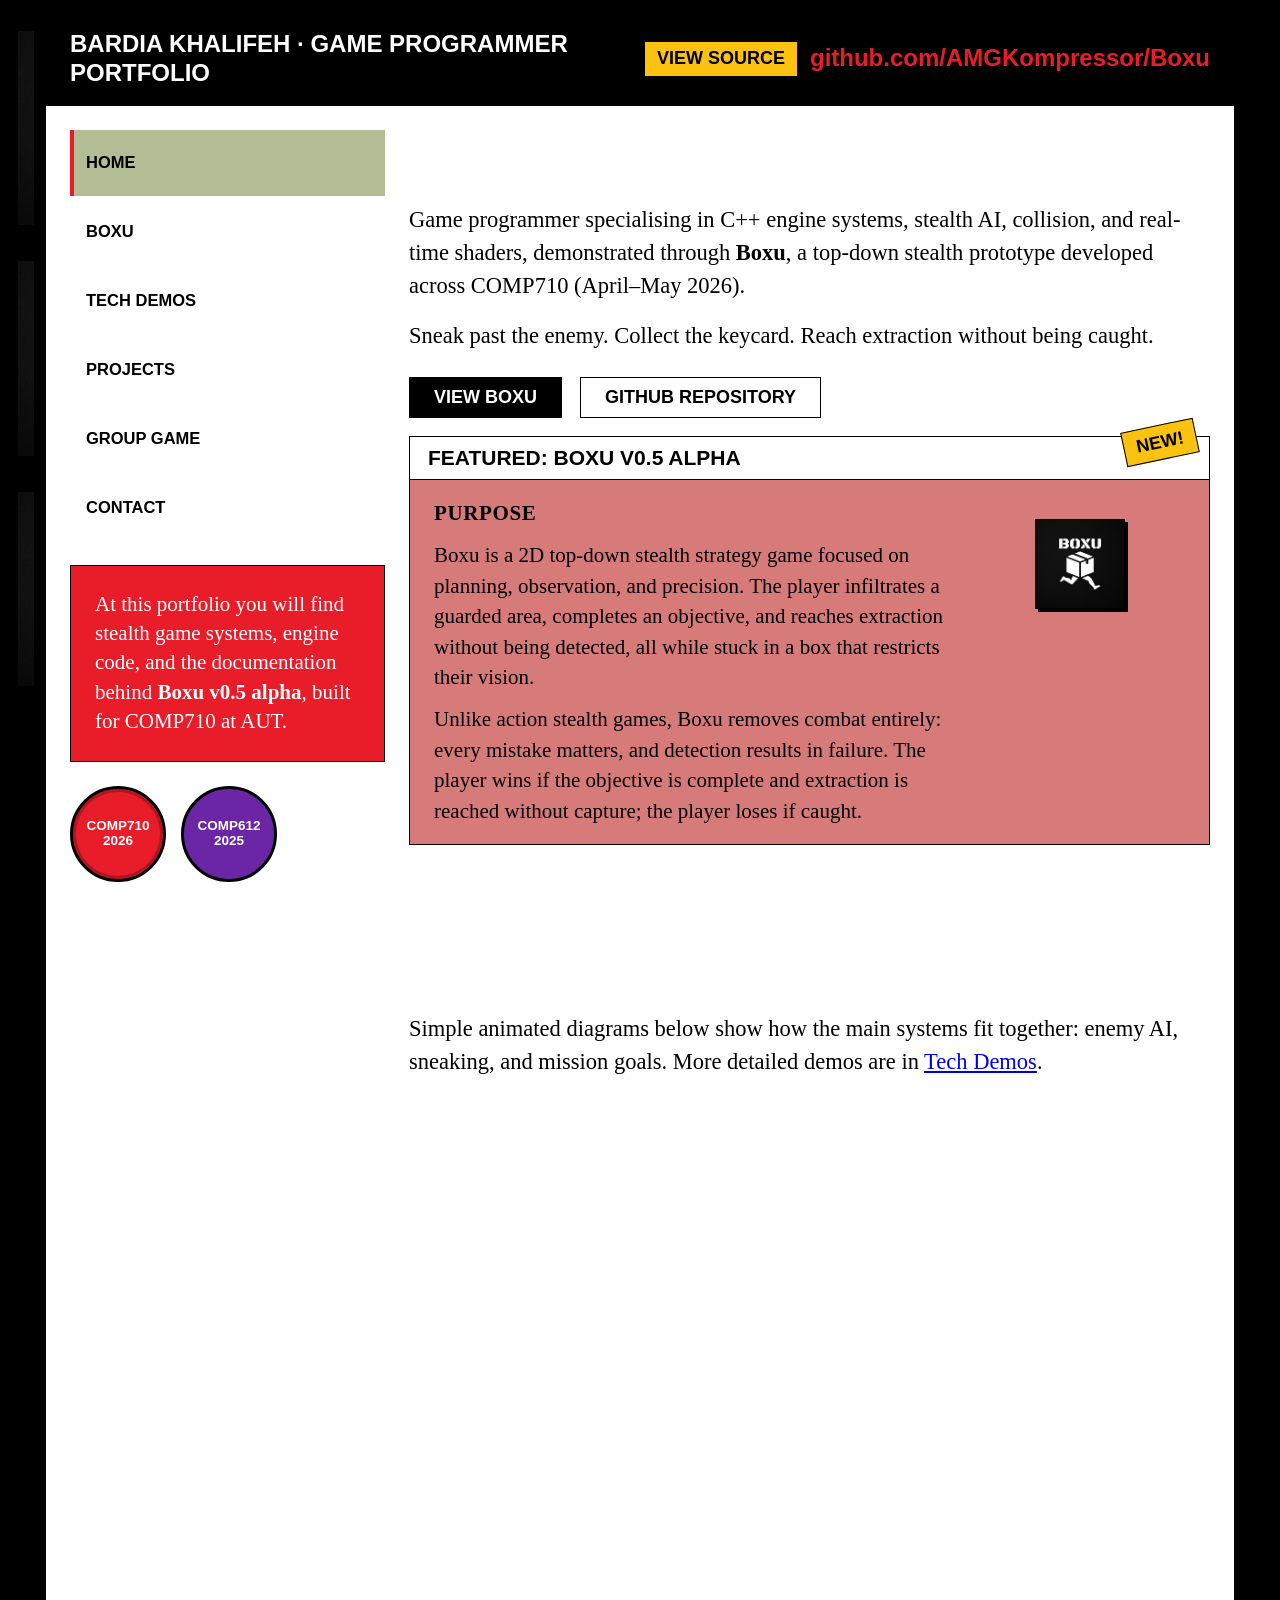
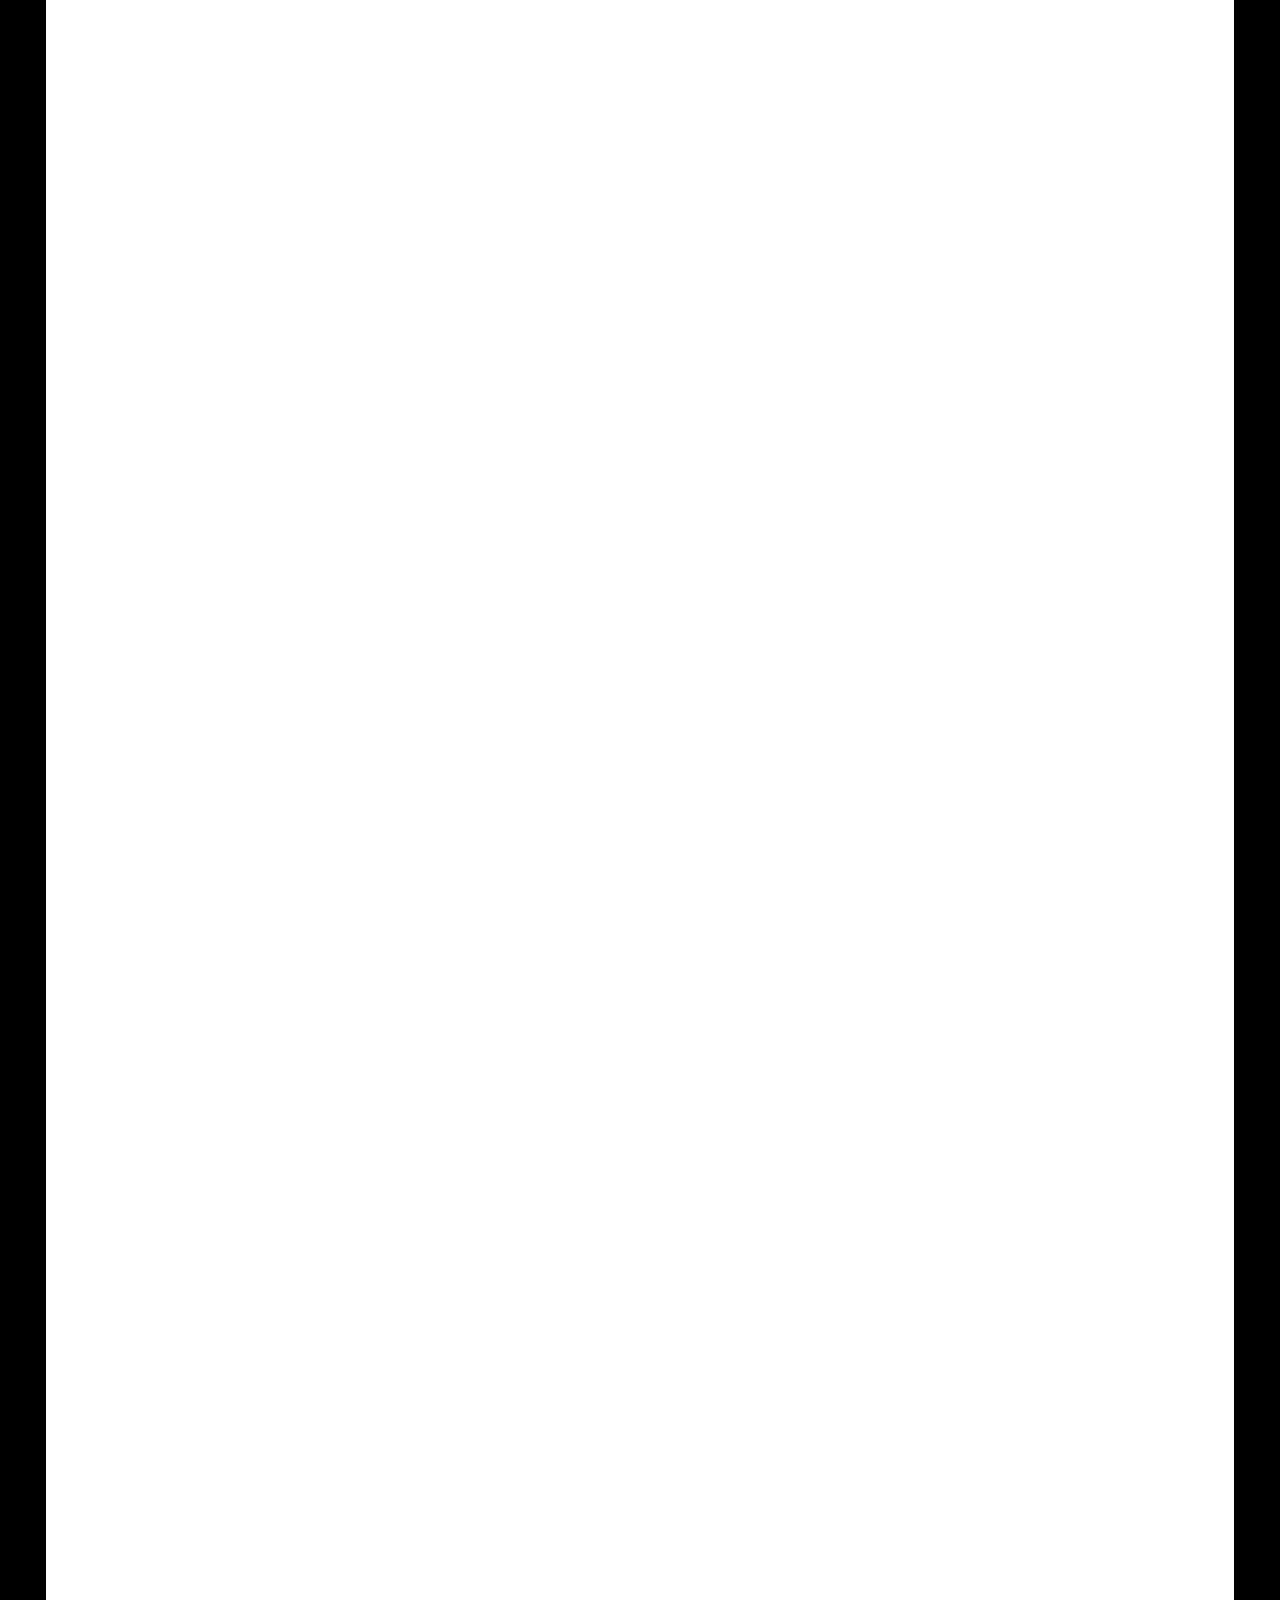
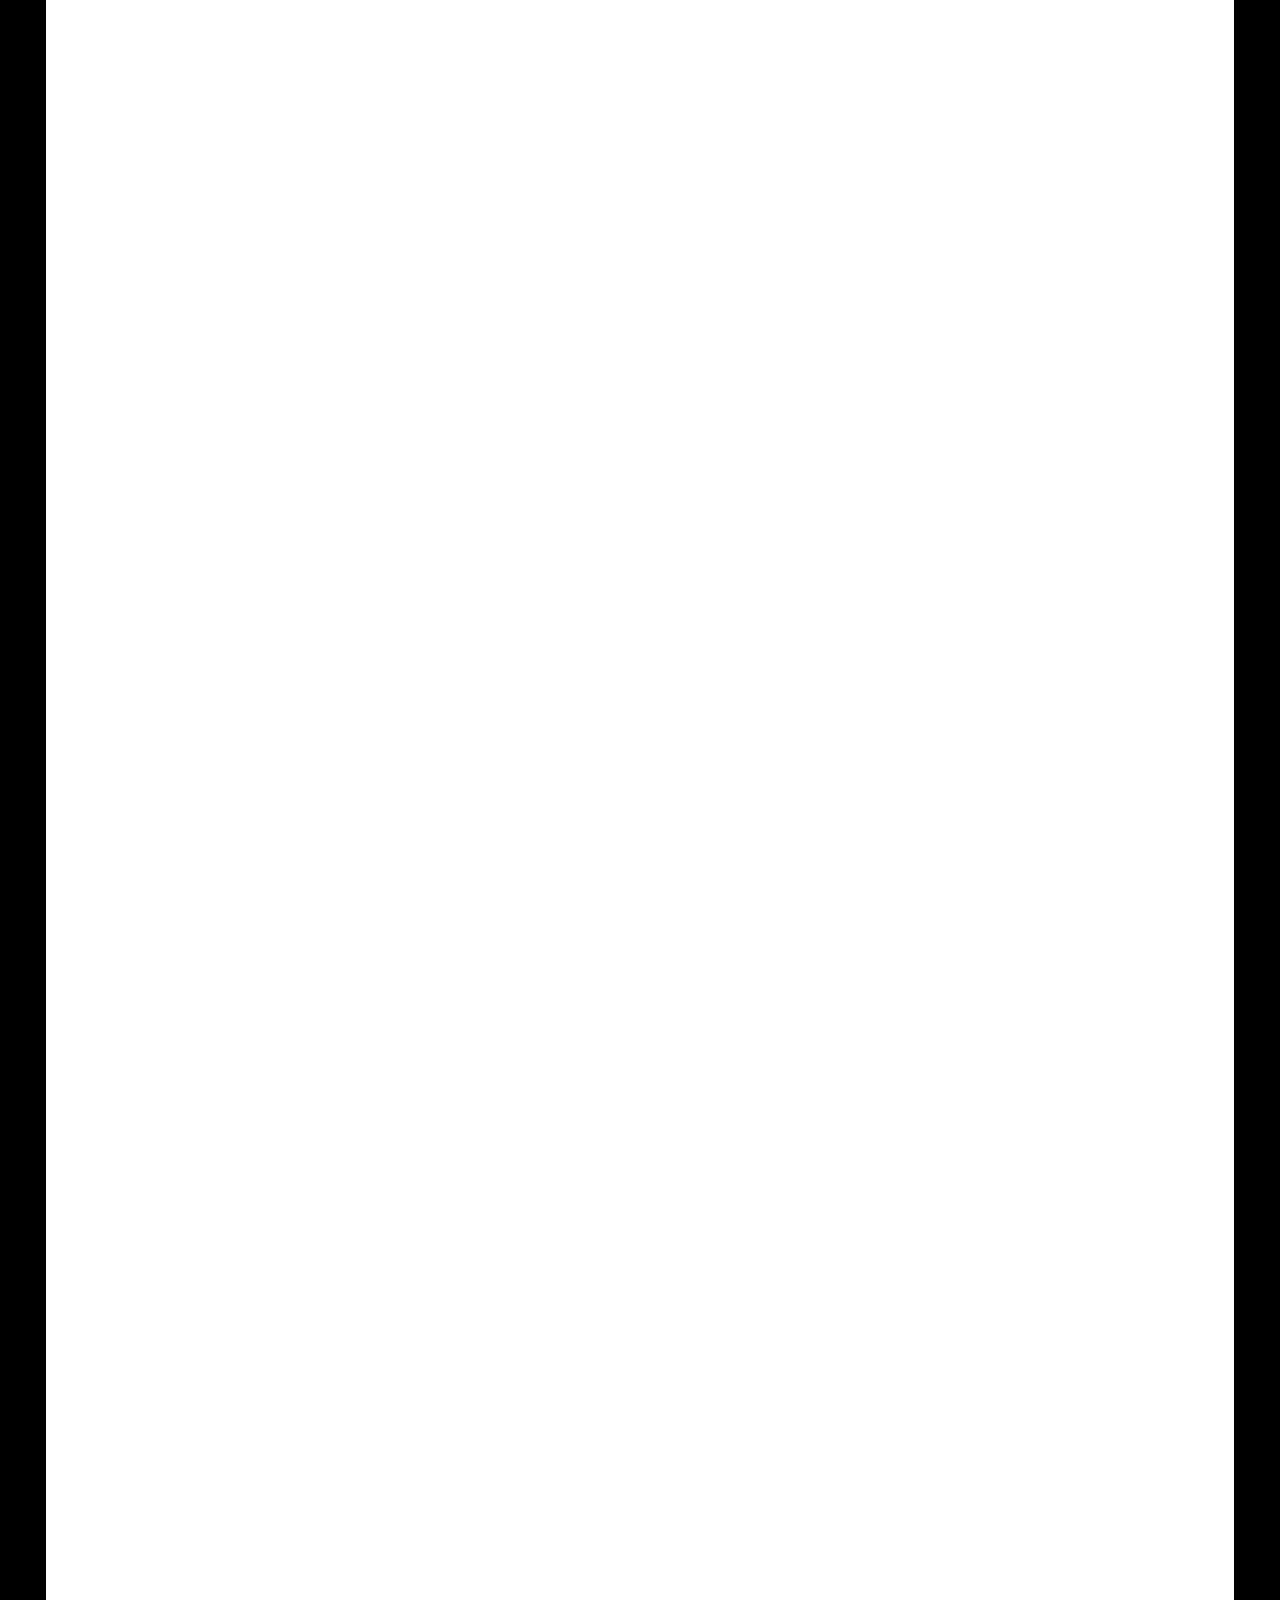
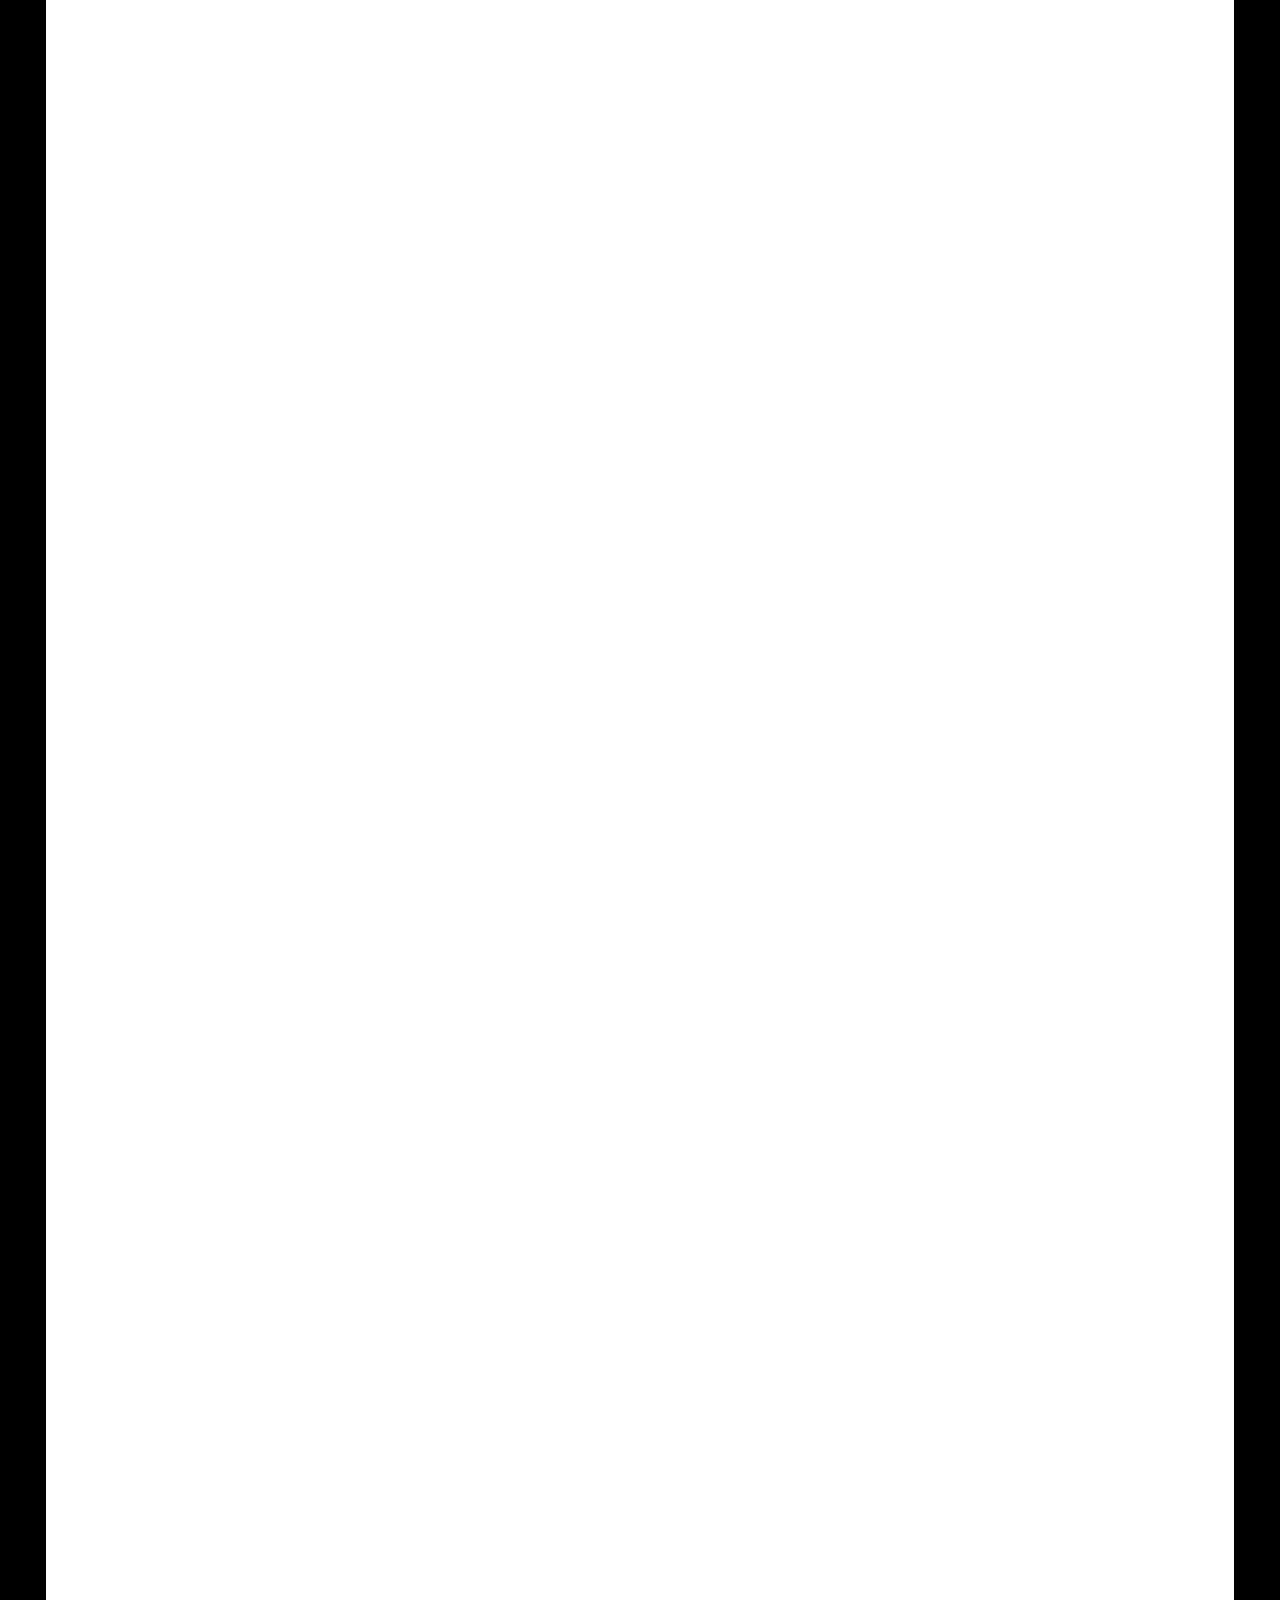
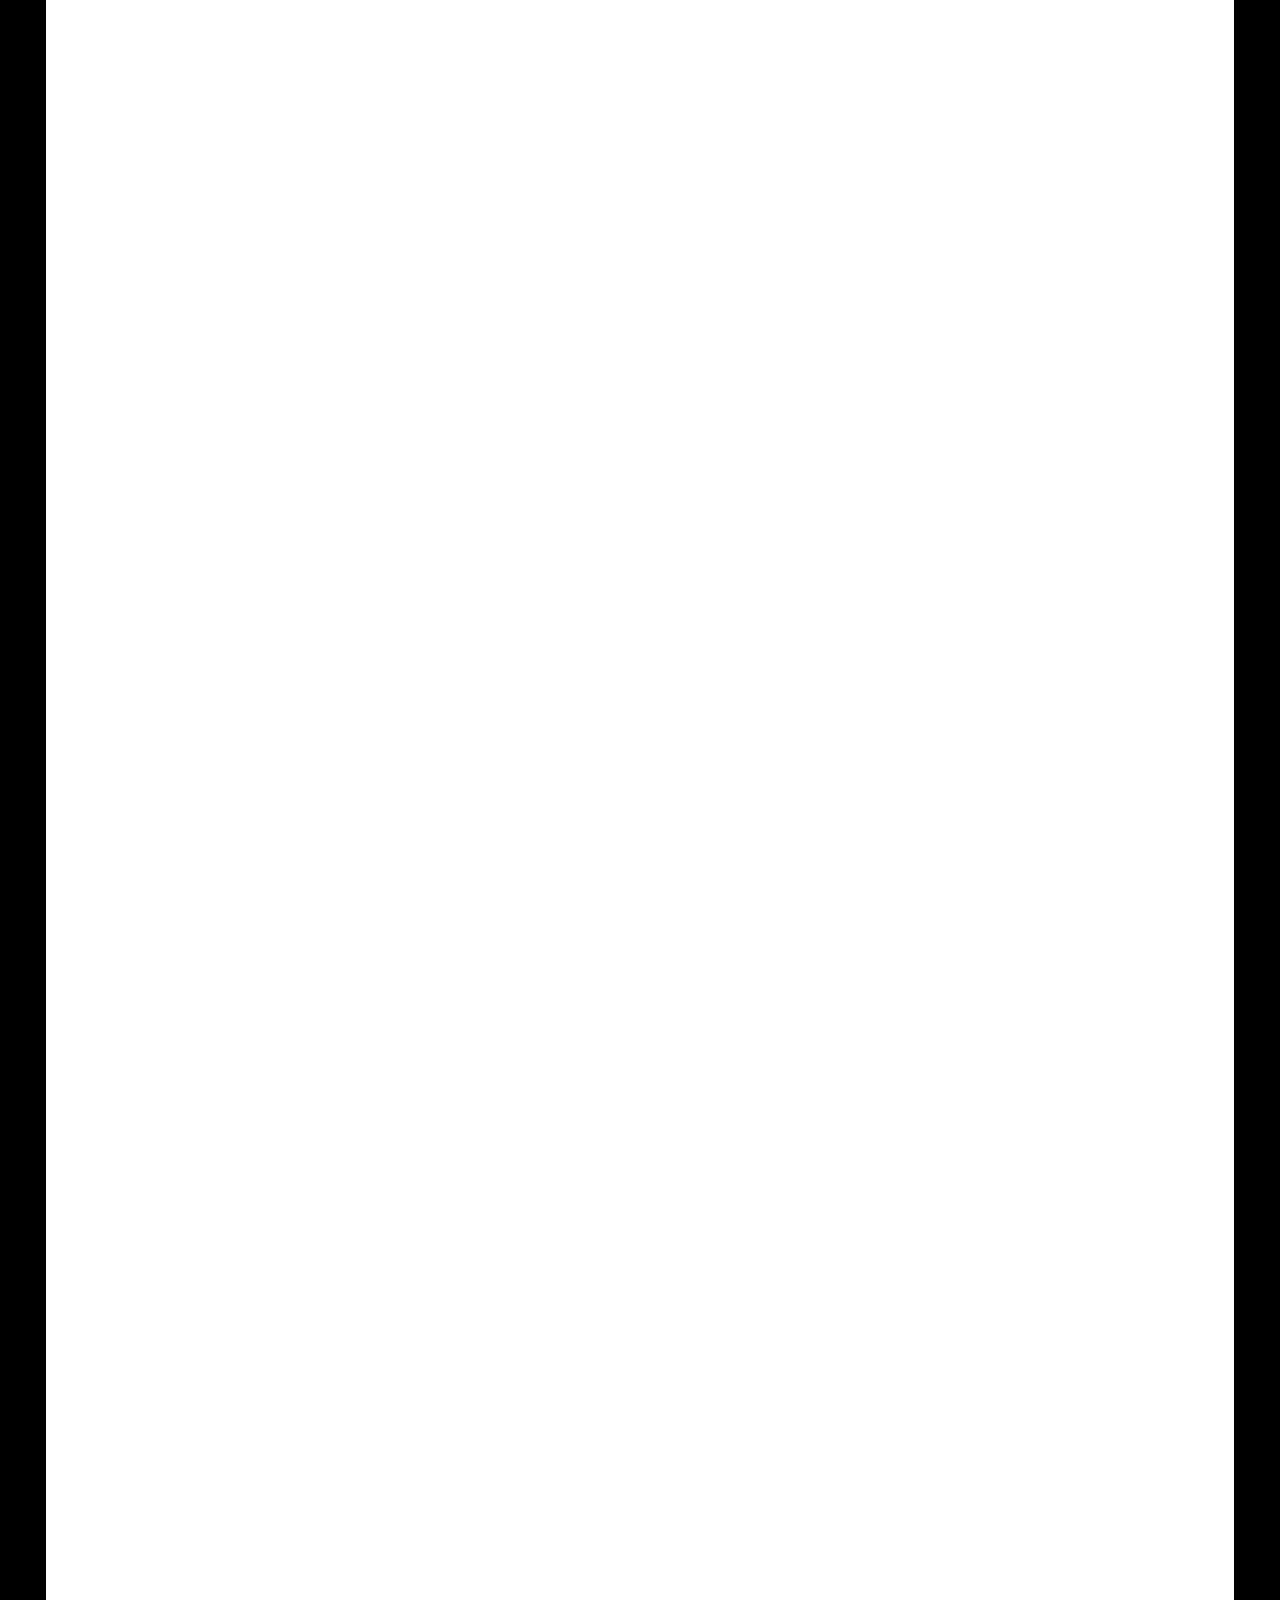
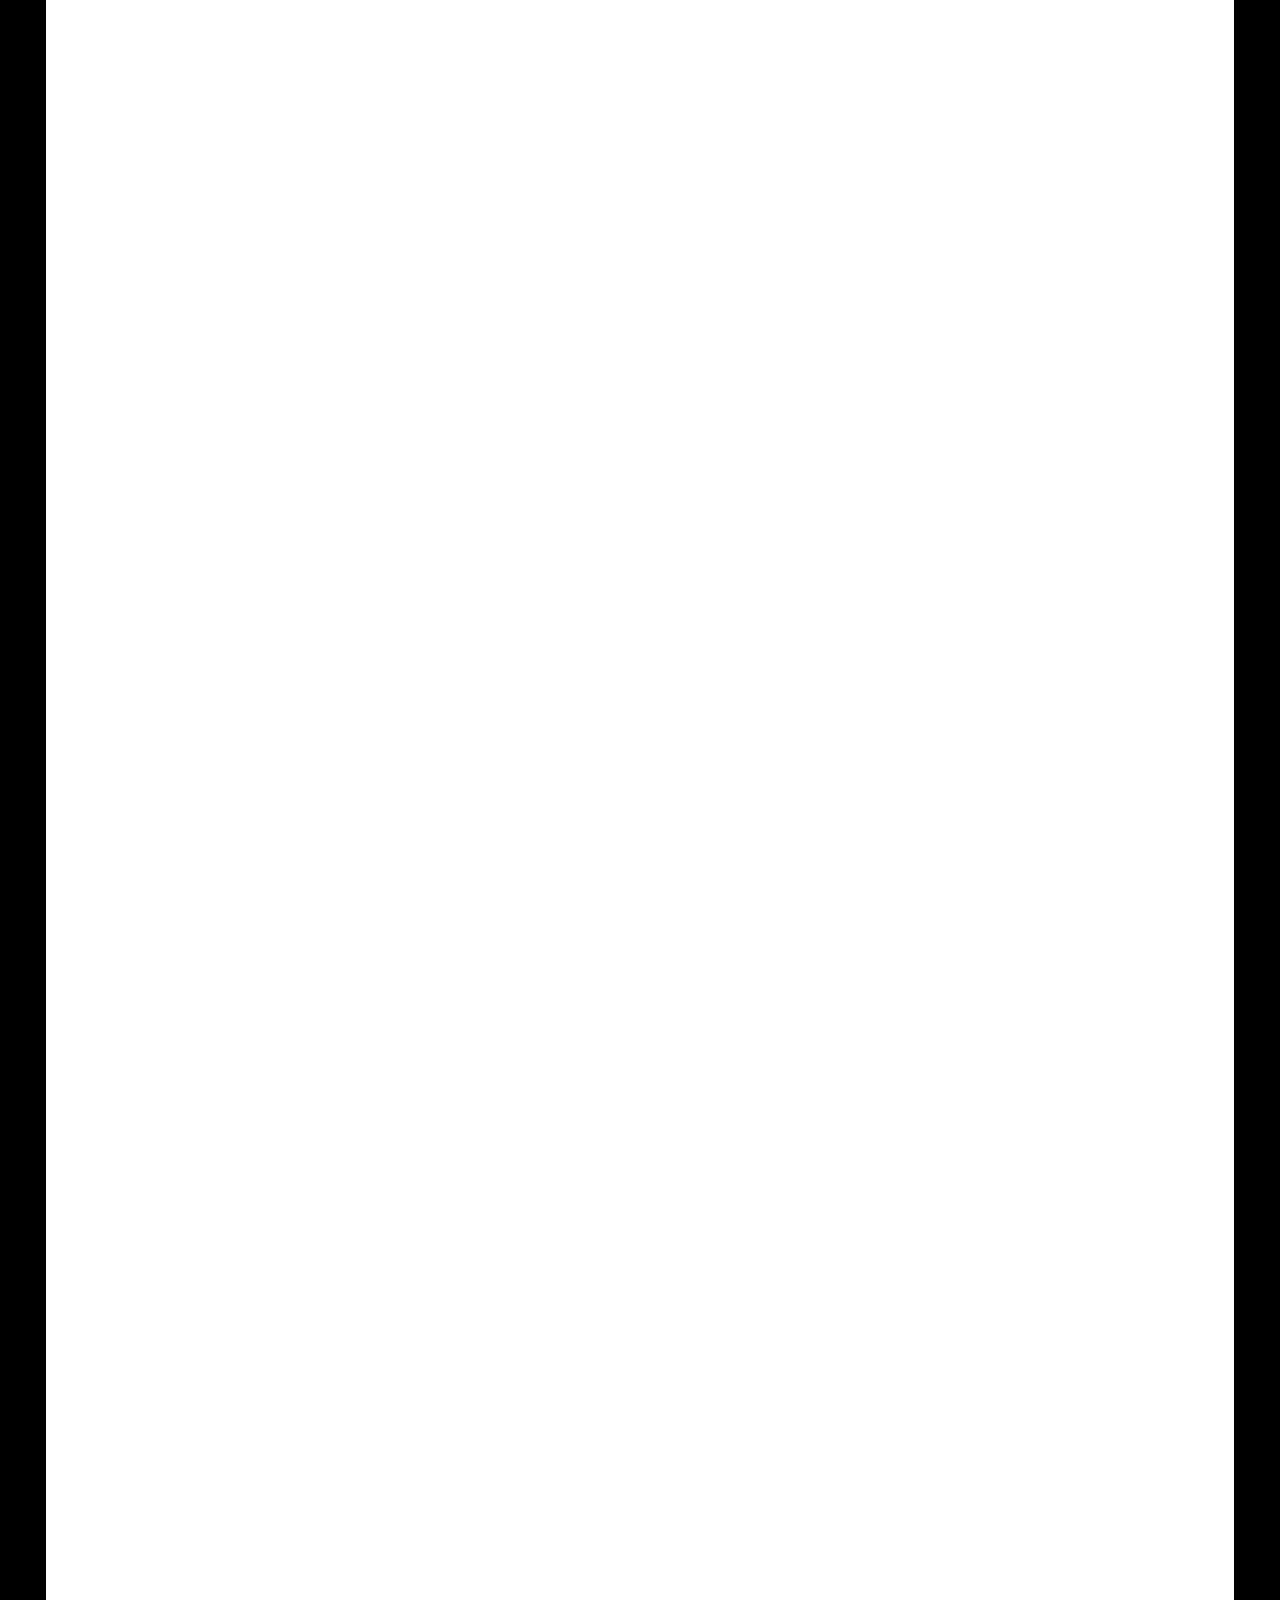
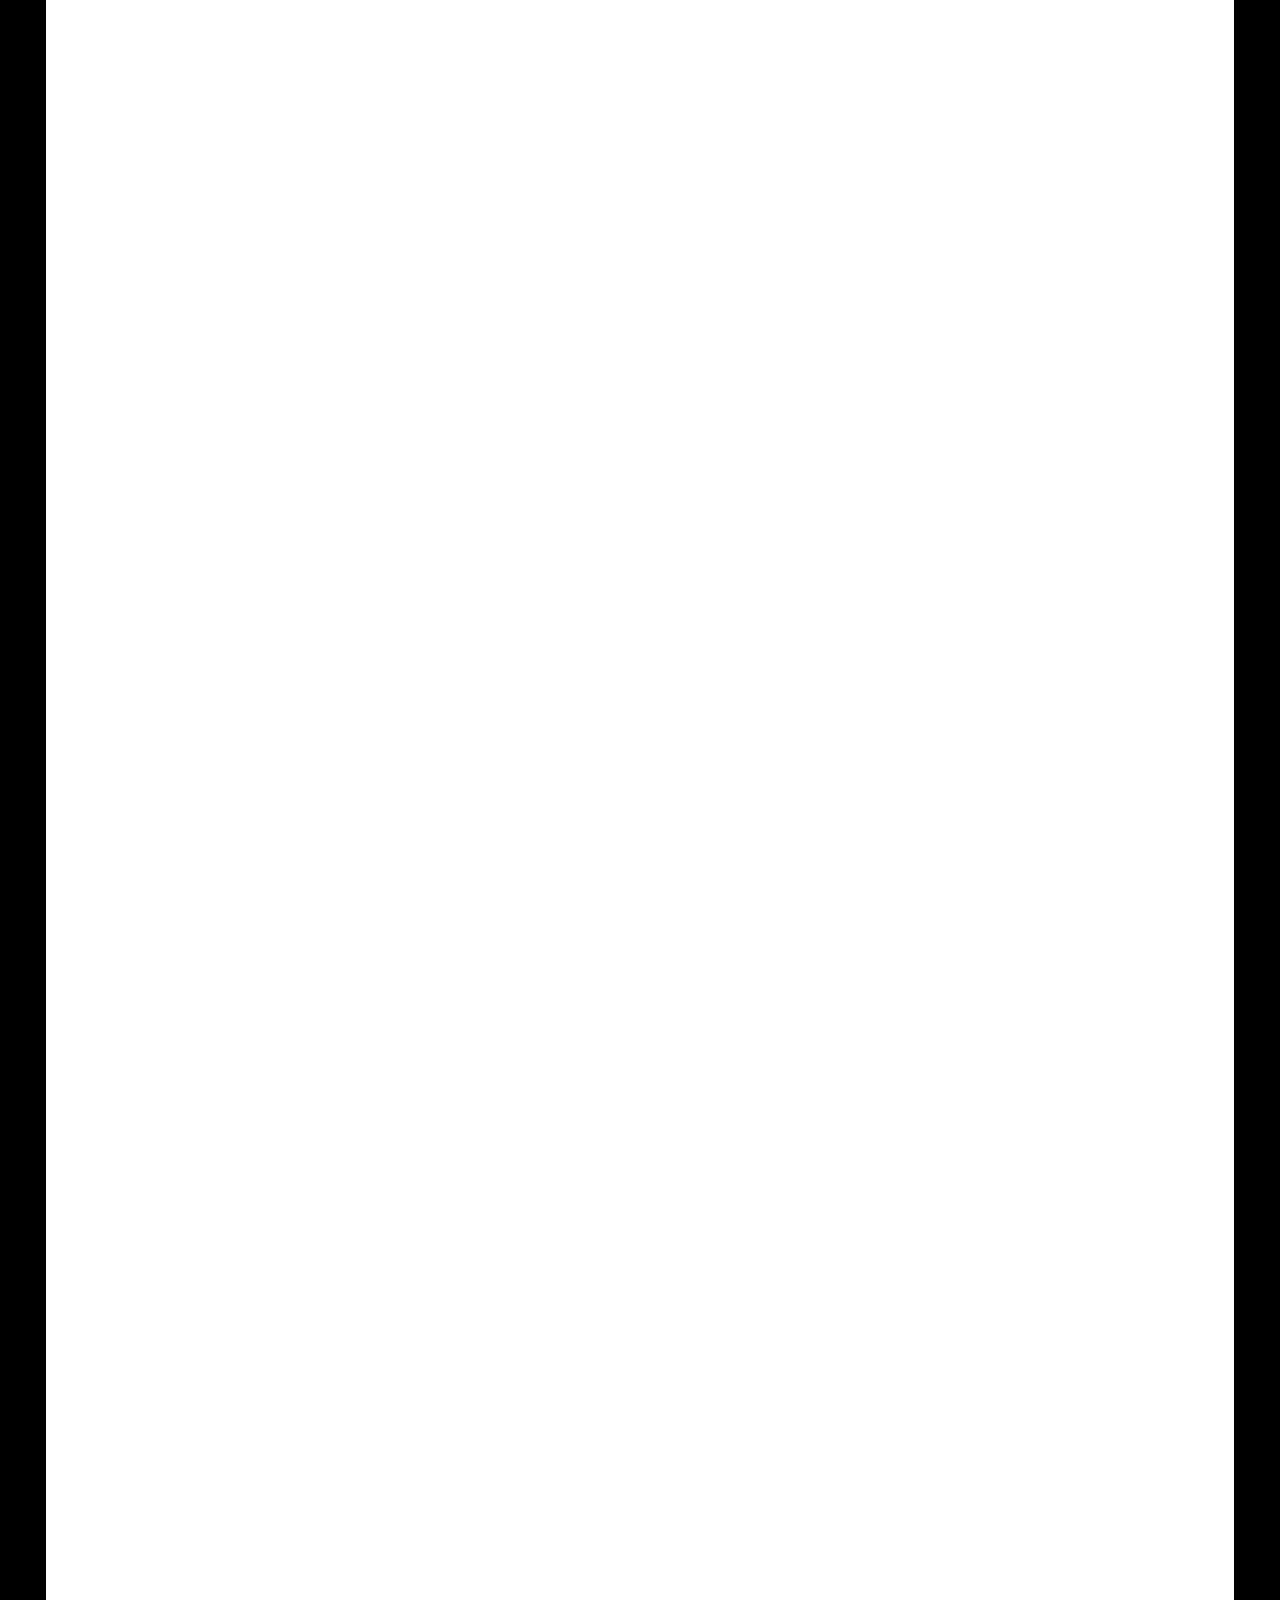
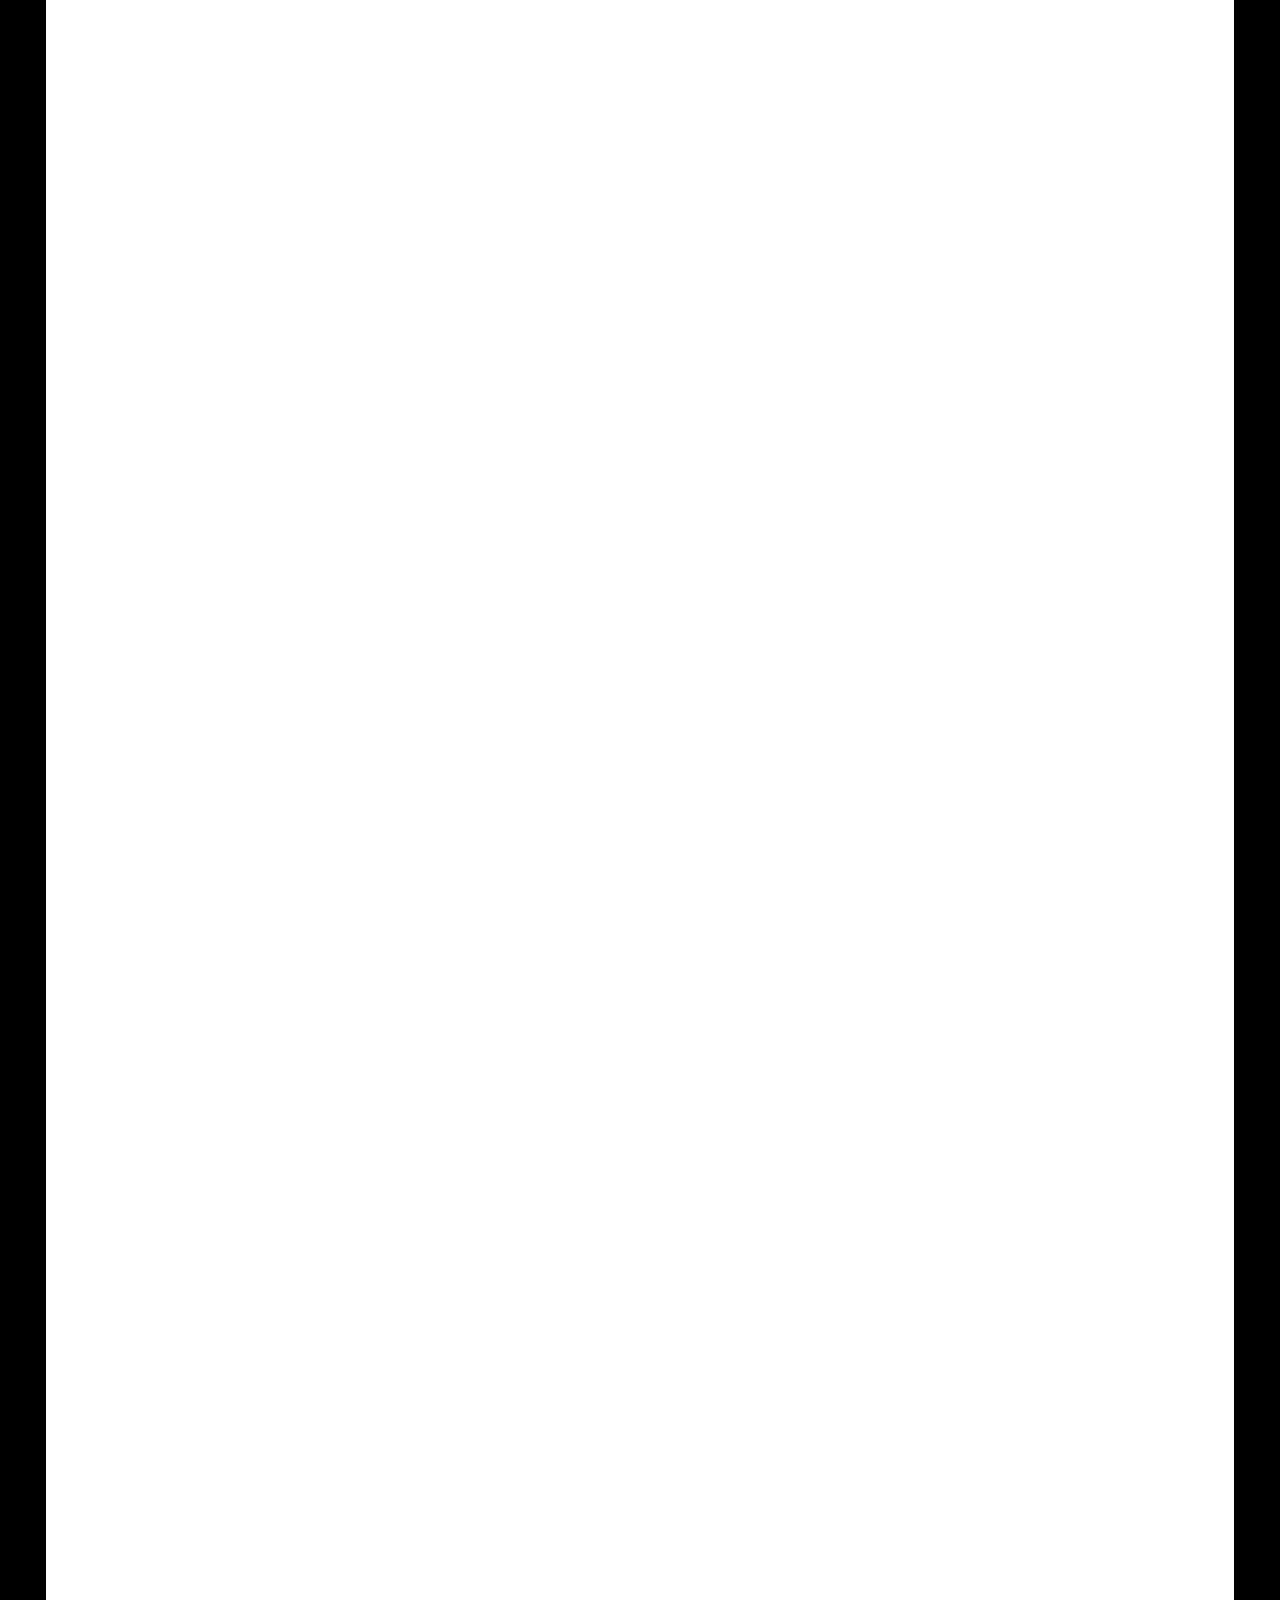
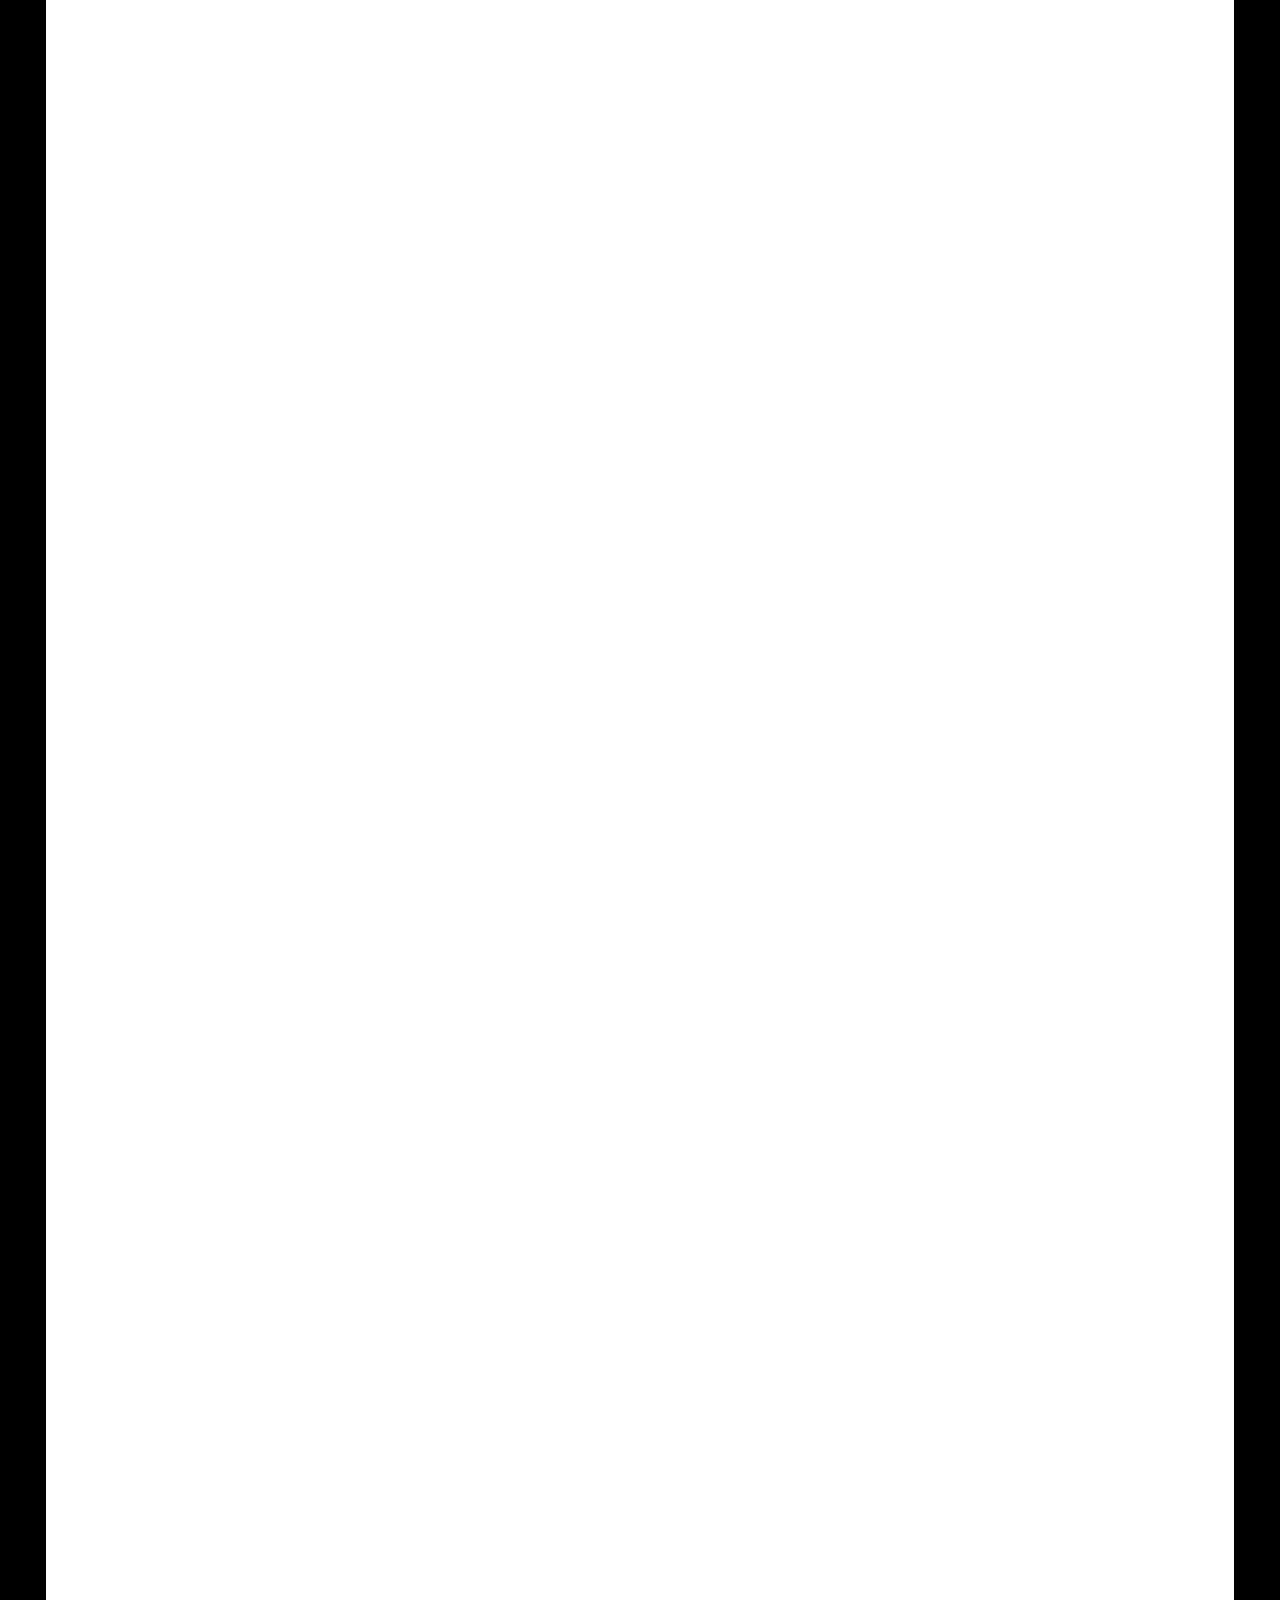
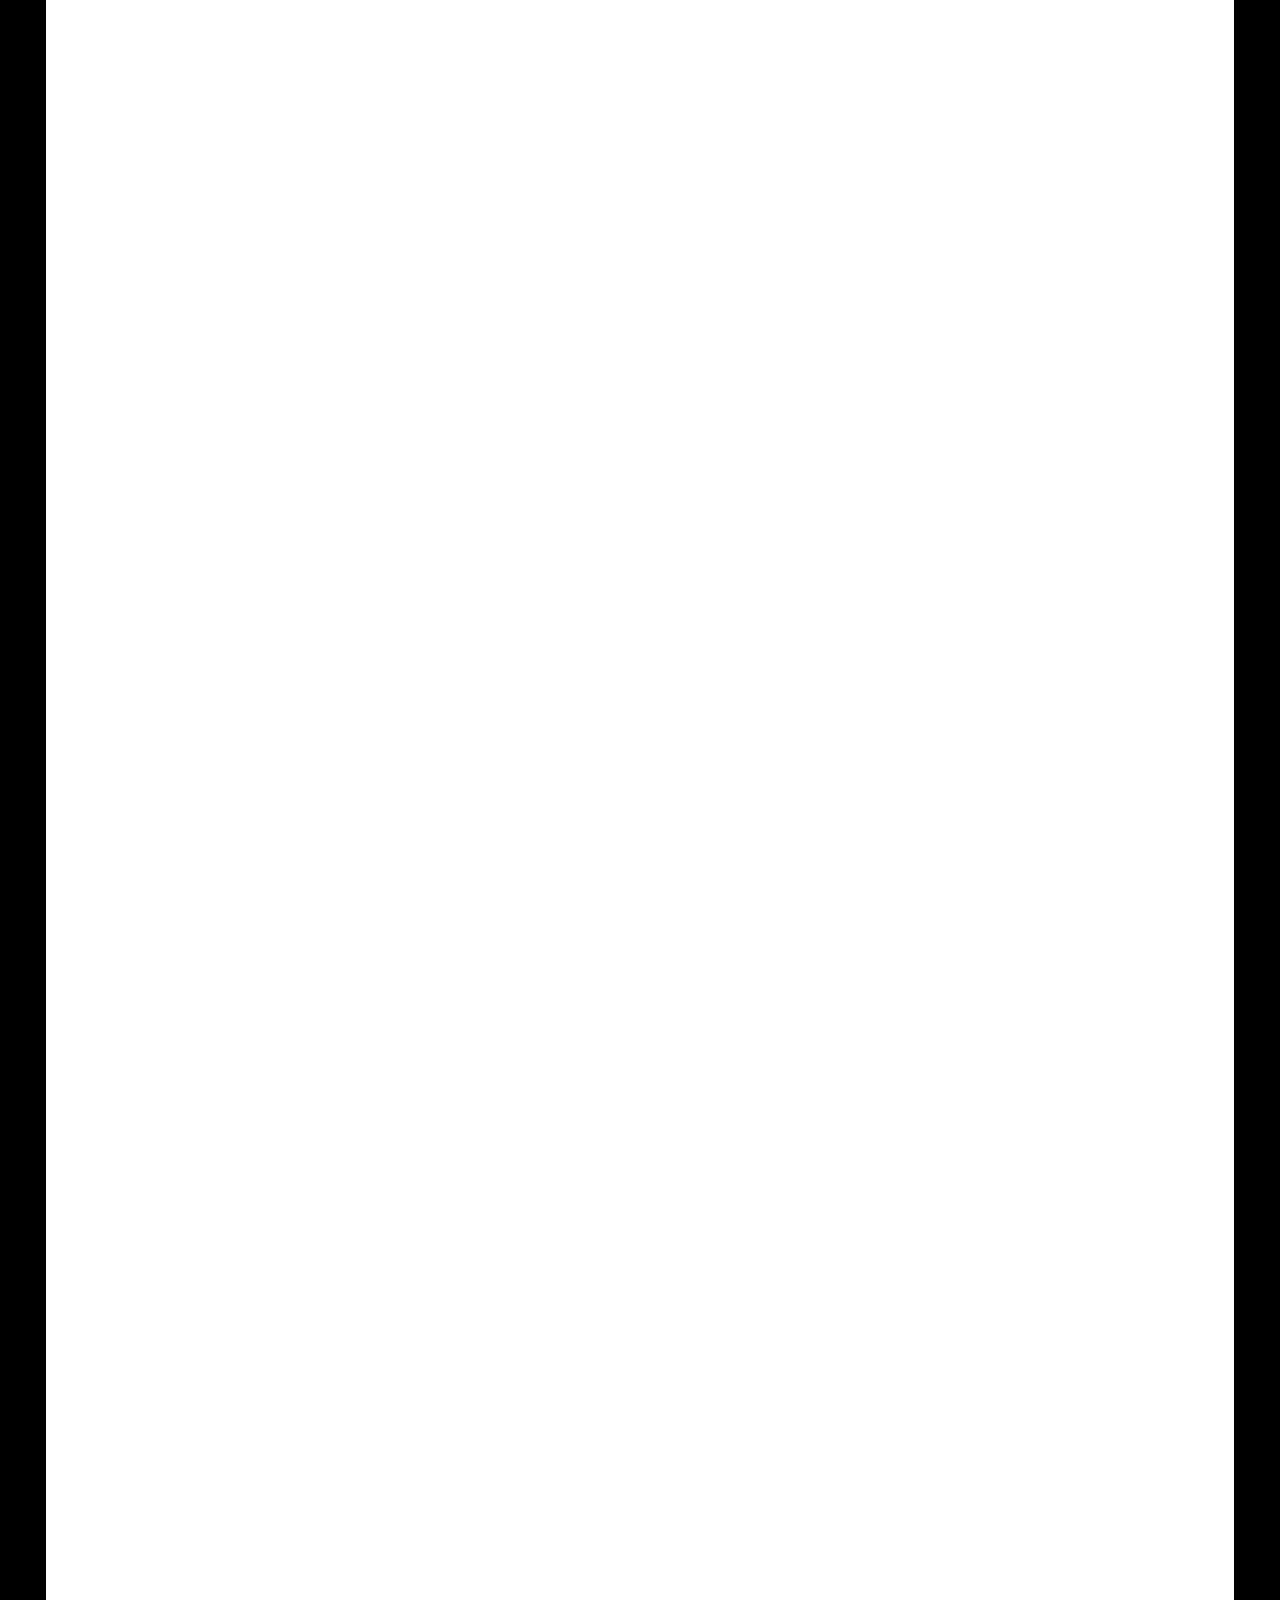
==== commit 2d9b2ec2: "minor tweaks to layout" ====
--- a/index.html
+++ b/index.html
@@ -53,7 +53,7 @@
               <li><a href="#boxu">Boxu</a></li>
               <li><a href="#demos">Tech Demos</a></li>
               <li><a href="#projects">Projects</a></li>
-              <li><a href="#team-project">Team Game</a></li>
+              <li><a href="#team-project">Group Game</a></li>
               <li><a href="#contact">Contact</a></li>
             </ul>
           </nav>
@@ -617,7 +617,7 @@
                 </div>
                 <p style="margin-top:12px;font-size:12px;">Dates and titles match the <a class="text-link" href="assets/docs/GHL–23196422.txt" download>GitHub commit log (GHL)</a> in this portfolio (10 commits, Apr 13–May 11 2026).</p>
                 <p style="margin-top:8px;font-size:13px;"><strong>Network communication:</strong> not in scope for Boxu v0.5; documented here for completeness.</p>
-                <p style="font-size:13px;"><strong>Team game:</strong> see <a class="text-link" href="#team-project">Team Game Project</a> for <strong>cardBoardEngine</strong>: modular layout, BFS pathfinding, minimap HUD, flashlight systems, and Windows + macOS builds (<code>betaVersionV2-windows</code> branch).</p>
+                <p style="font-size:13px;"><strong>Group game:</strong> see <a class="text-link" href="#team-project">Group Game Project</a> for <strong>cardBoardEngine</strong>: modular layout, BFS pathfinding, minimap HUD, flashlight systems, and Windows + macOS builds (<code>betaVersionV2-windows</code> branch).</p>
               </div>
             </article>
 
@@ -676,37 +676,40 @@
 
           <!-- TEAM GAME PROJECT -->
           <section class="section-block" id="team-project" aria-labelledby="team-heading">
-            <h2 class="section-eyebrow section-eyebrow--steel" id="team-heading">Team Game Project</h2>
-            <p class="lede">COMP710 group deliverable. The full game runs on <strong>cardBoardEngine</strong>, the shared C++ codebase I built so the team could develop and hand in on Mac and Windows.</p>
+            <h2 class="section-eyebrow section-eyebrow--steel" id="team-heading">Group Game Project</h2>
+            <p class="lede">COMP710 group deliverable. The full game runs on <strong>cardBoardEngine</strong>, the shared C++ codebase I built so the group could develop and hand in on Mac and Windows.</p>
             <article class="ribbon-card" data-animate="card">
-              <h3 class="ribbon-card__title">cardBoardEngine team codebase</h3>
+              <h3 class="ribbon-card__title">cardBoardEngine</h3>
               <div class="ribbon-card__body ribbon-card__body--steel">
                 <p><strong>Standalone C++ repo</strong>, not part of Boxu. Clone <a class="text-link" href="https://github.com/AMGKompressor/cardBoardEngine" target="_blank" rel="noopener noreferrer">AMGKompressor/cardBoardEngine</a> only, then add the <code>lib/</code> folder with SDL2, SDL2_image, and GLEW as described in the repo README.</p>
                 <a class="sticker" href="https://github.com/AMGKompressor/cardBoardEngine" target="_blank" rel="noopener noreferrer">View cardBoardEngine on GitHub</a>
+                <figure class="comp612-shot">
+                  <img src="assets/images/cardboard-engine.jpg" alt="cardBoardEngine in play: flashlight cone, battery pickups, minimap HUD, and health bar in a top-down stealth level" width="1024" height="592" loading="lazy">
+                </figure>
 
                 <p class="field-label">Purpose</p>
-                <p>Boxu proved the core stealth ideas but could not grow into everything I wanted within the individual project timeline. Refactoring those working systems into a standalone engine let the team game inherit the vision mask, collision, and footstep logic, then pathfinding, minimap, and full multi-enemy gameplay on top.</p>
-                <p>Evolve Boxu’s monolithic layout into a lighter, team-friendly engine: clear modules, tunable <code>PlayerConfig</code>, and builds teammates can run on <strong>macOS</strong> and <strong>Windows</strong> for submission.</p>
+                <p>Boxu proved the core stealth ideas but could not grow into everything I wanted within the individual project timeline. Refactoring those working systems into a standalone engine let the group game inherit the vision mask, collision, and footstep logic, then pathfinding, minimap, and full multi-enemy gameplay on top.</p>
+                <p>Evolve Boxu’s monolithic layout into a lighter, modular engine: clear modules, tunable <code>PlayerConfig</code>, and builds anyone on the project can run on <strong>macOS</strong> and <strong>Windows</strong> for submission.</p>
                 <p class="field-label">Challenge</p>
                 <p>Boxu <code>game.cpp</code> had grown hard to navigate; parallel edits on player, map, and rendering were risky. The group game also needed a documented Windows path (Visual Studio 2022, Win32, runtime DLLs beside the executable).</p>
                 <p class="field-label">Approach</p>
                 <p>Split shared systems into <code>framework/</code>, <code>src/Player/</code>, <code>src/Map/</code>, and a thin <code>CardBoardApp</code> loop. CMake produces two targets from the same tree:</p>
                 <ul>
                   <li><strong><code>cardboard</code></strong>, slimmer modular engine demo (<code>CARDBOARD_BUILD_FULL_GAME=OFF</code>)</li>
-                  <li><strong><code>tgp</code></strong>, full team game: <code>SceneCardBoard</code>, <code>EnemyManager</code>, <code>NavGrid</code>, battery pickups, ImGui UI, optional Xbox controller input</li>
+                  <li><strong><code>tgp</code></strong>, full game target: <code>SceneCardBoard</code>, <code>EnemyManager</code>, <code>NavGrid</code>, battery pickups, ImGui UI, optional Xbox controller input</li>
                 </ul>
                 <p>Shaders and textures copy next to the executable on post-build; Mac can use Homebrew or <code>lib/</code>; Windows links the x86 libraries from <code>lib/</code>.</p>
                 <p class="field-label">Result</p>
                 <p>Movement, sprint, OBB collision, footstep noise pulses, and <code>vision_mask</code> lighting live in dedicated modules. The <code>tgp</code> build adds enemy types (Spirit, Hidden, Revenant), battery pickups, health damage, spawn zones, and map tuning via <code>BasicMapLayout</code>.</p>
-                <p class="field-label"><code>betaVersionV2-windows</code>, latest team build</p>
+                <p class="field-label"><code>betaVersionV2-windows</code>, latest shipping build</p>
                 <p>Checked out from GitHub (Jun 2026). On top of the full <code>tgp</code> game loop, this branch adds:</p>
                 <ul>
                   <li><strong><code>NavGrid</code> + BFS pathfinding</strong> divides the level into 48 px walkable cells from the same wall geometry as player collision. A breadth-first search builds waypoint paths so enemies chase and relocate around obstacles instead of cutting through walls. Hidden enemies pick a new walkable cell after flashlight stun. Press <strong>H</strong> to draw green walkable nodes in view (debug overlay).</li>
-                  <li><strong>Minimap HUD</strong>, a top-right corner panel shows the whole map scaled down: wall lines from <code>Map</code> wire segments, your blip, and enemy dots only inside a tunable reveal radius (radar-style, default ~520 px). Tuning lives in <code>MinimapConfig.h</code>; ImGui (<code>`</code> key) adjusts reveal radius live for teammates.</li>
+                  <li><strong>Minimap HUD</strong>, a top-right corner panel shows the whole map scaled down: wall lines from <code>Map</code> wire segments, your blip, and enemy dots only inside a tunable reveal radius (radar-style, default ~520 px). Tuning lives in <code>MinimapConfig.h</code>; ImGui (<code>`</code> key) adjusts reveal radius at runtime.</li>
                   <li><strong>Full-game polish</strong>: vision mask respects walls, stun flee/respawn, item batteries, ImGui debug UI, and documented Windows/Mac CMake for hand-in.</li>
                 </ul>
-                <p class="field-label">From Boxu vision cone → team flashlight</p>
-                <p>Reused Boxu’s GLSL pair, then extended it for the group game (<code>Player_1</code> / <code>PlayerConfig</code>):</p>
+                <p class="field-label">Flashlight and vision</p>
+                <p>Reused Boxu’s GLSL pair, then extended it for <code>tgp</code> (<code>Player_1</code> / <code>PlayerConfig</code>):</p>
                 <ul>
                   <li><strong>Ambient radius</strong>, 72 px lit bubble around the player</li>
                   <li><strong>LMB</strong> toggles flashlight. Charge drains while on and recharges when off.</li>
@@ -740,13 +743,13 @@
                     <tr><td>Player</td><td><code>src/Player/</code></td><td>Movement, flashlight, hitbox, footstep pulses</td></tr>
                     <tr><td>Map</td><td><code>src/Map/</code></td><td>Walls, collision, floor draw</td></tr>
                     <tr><td>App</td><td><code>src/CardBoardApp.*</code></td><td>Modular demo loop</td></tr>
-                    <tr><td>Full game</td><td><code>SceneCardBoard</code>, <code>Enemy*</code>, <code>EnemyManager</code></td><td>Team gameplay scene (<code>tgp</code> target)</td></tr>
+                    <tr><td>Full game</td><td><code>SceneCardBoard</code>, <code>Enemy*</code>, <code>EnemyManager</code></td><td>Main gameplay scene (<code>tgp</code> target)</td></tr>
                     <tr><td>Pathfinding</td><td><code>NavGrid.cpp</code></td><td>Wall-aware grid; BFS paths for chase + stun respawn</td></tr>
                     <tr><td>Minimap</td><td><code>Minimap.cpp</code>, <code>MinimapConfig.h</code></td><td>Corner HUD with full map, walls, and nearby enemy blips</td></tr>
                   </tbody>
                 </table>
                 <p class="field-label">Reflection</p>
-                <p>Splitting <code>cardboard</code> vs <code>tgp</code> let me keep a clean teaching demo while the team iterated on enemies and level spawns in the full target. Boxu had shown what was possible; cardBoardEngine was where those ideas could breathe under a shared deadline. BFS on a coarse grid was enough for fair chase without a full nav-mesh; the minimap gave playtesters layout awareness without spoiling distant enemies.</p>
+                <p>Splitting <code>cardboard</code> vs <code>tgp</code> let me keep a clean teaching demo while we iterated on enemies and level spawns in the full game. Boxu had shown what was possible; cardBoardEngine was where those ideas could breathe under a shared deadline. BFS on a coarse grid was enough for fair chase without a full nav-mesh; the minimap gave playtesters layout awareness without spoiling distant enemies.</p>
               </div>
             </article>
 
@@ -754,20 +757,21 @@
               <h3 class="ribbon-card__title">My programming contribution</h3>
               <div class="ribbon-card__body ribbon-card__body--periwinkle">
                 <p class="field-label">Purpose</p>
-                <p>Document what I owned on the group game, not a second Boxu port, but the engine and systems the team shipped from after the individual build ran into time and technical limits.</p>
+                <p>Boxu was my individual game. It proved the stealth loop worked, but the code was stuck in a single large <code>game.cpp</code> and I ran out of time to add pathfinding, a proper minimap, and more enemy behaviour. I pulled the parts that already worked into <code>cardBoardEngine</code>, and the group game runs on that engine instead of starting again.</p>
+                <p>For a small personal or group project, rebuilding from scratch would mean spending weeks on collision, shaders, footstep audio, and Mac/Windows builds before you touch new ideas. cardBoardEngine already covers that foundation in separate modules, so you can tune gameplay in <code>PlayerConfig</code>, drop in new enemies, and let more than one programmer edit the repo without everything breaking. The group build added the systems Boxu never had room for. Below is what I implemented in code.</p>
                 <p class="field-label">What I contributed</p>
                 <ul>
-                  <li><strong>Standalone repo:</strong> <code>cardBoardEngine</code> decoupled from Boxu so the team clones one project with documented Mac and Windows steps.</li>
+                  <li><strong>Standalone repo:</strong> <code>cardBoardEngine</code> decoupled from Boxu so the group clones one project with documented Mac and Windows steps.</li>
                   <li><strong><code>tgp</code> / <code>SceneCardBoard</code></strong>, integrated player, map, UI, items, and enemy systems in one scene loop.</li>
                   <li><strong>Enemy stack:</strong> <code>EnemyManager</code> + three enemy types (Spirit, Hidden, Revenant) with flashlight stun flee and respawn.</li>
                   <li><strong>BFS pathfinding:</strong> <code>NavGrid</code> marks walkable cells from map walls; enemies follow BFS waypoint paths when chasing or relocating after stun (debug walkable nodes with <strong>H</strong>).</li>
                   <li><strong>Minimap HUD</strong>, corner radar of the full level with wall overlay; enemy blips only within a tunable reveal radius so distant threats stay hidden.</li>
-                  <li><strong>Lighting gameplay:</strong> flashlight charge, batteries, and Space stun cone carried from Boxu’s <code>vision_mask</code> work into the group build.</li>
+                  <li><strong>Lighting gameplay:</strong> flashlight charge, batteries, and Space stun cone carried from Boxu’s <code>vision_mask</code> work into <code>tgp</code>.</li>
                 </ul>
                 <p class="field-label">Result</p>
-                <p>The group game ships from <code>cardBoardEngine</code> on branch <code>betaVersionV2-windows</code> (<code>tgp.exe</code> Windows Release for hand-in; Mac builds for local iteration). It delivers more of the original design intent than Boxu could alone: fair enemy routing, HUD tools for playtesting, and room for teammates to iterate in parallel. Boxu remains the polished individual slice on this portfolio; the engine is where the project scaled.</p>
+                <p>The group game ships from <code>cardBoardEngine</code> on branch <code>betaVersionV2-windows</code> (<code>tgp.exe</code> Windows Release for hand-in; Mac builds for local iteration). It delivers more of the original design intent than Boxu could alone: fair enemy routing, HUD tools for playtesting, and room to iterate in parallel. Boxu remains the polished individual slice on this portfolio; the engine is where the project scaled.</p>
                 <p class="field-label">Reflection</p>
-                <p>Extracting Boxu into modules was the right call once individual scope and technical debt collided with the group deadline. The team could use what already worked without re-solving collision or lighting, and I could focus new time on systems Boxu never had time for (BFS nodes, minimap, Windows CMake. Module boundaries helped once several people edited player and map logic at once.</p>
+                <p>Extracting Boxu into modules was the right call once individual scope and technical debt collided with the group deadline. Everyone could use what already worked without re-solving collision or lighting, and I could focus new time on systems Boxu never had time for (BFS nodes, minimap, Windows CMake). Module boundaries helped once several people edited player and map logic at once.</p>
               </div>
             </article>
           </section>
@@ -802,7 +806,7 @@
           <a href="#boxu">Boxu</a>
           <a href="#demos">Tech Demos</a>
           <a href="#projects">Projects</a>
-          <a href="#team-project">Team Game</a>
+          <a href="#team-project">Group Game</a>
           <a href="#contact">Contact</a>
           <a href="comp612.html">COMP612 (2025)</a>
         </nav>
--- a/css/motion.css
+++ b/css/motion.css
@@ -9,6 +9,8 @@
 /* Hide scroll-reveal targets until GSAP sets initial state (prevents flash before scripts run). */
 html.js-scroll-reveal:not(.reveal-initialized) [data-animate="card"]:not(.hero-card),
 html.js-scroll-reveal:not(.reveal-initialized) .section-block:not(#home) > .lede,
+html.js-scroll-reveal:not(.reveal-initialized) #overview > .lede,
+html.js-scroll-reveal:not(.reveal-initialized) .display-title,
 html.js-scroll-reveal:not(.reveal-initialized) .section-eyebrow,
 html.js-scroll-reveal:not(.reveal-initialized) .footer-nav a,
 html.js-scroll-reveal:not(.reveal-initialized) .footer-band > p {
@@ -23,6 +25,8 @@
 @media (prefers-reduced-motion: reduce) {
   html.js-scroll-reveal [data-animate="card"]:not(.hero-card),
   html.js-scroll-reveal .section-block:not(#home) > .lede,
+  html.js-scroll-reveal #overview > .lede,
+  html.js-scroll-reveal .display-title,
   html.js-scroll-reveal .section-eyebrow,
   html.js-scroll-reveal .footer-nav a,
   html.js-scroll-reveal .footer-band > p {
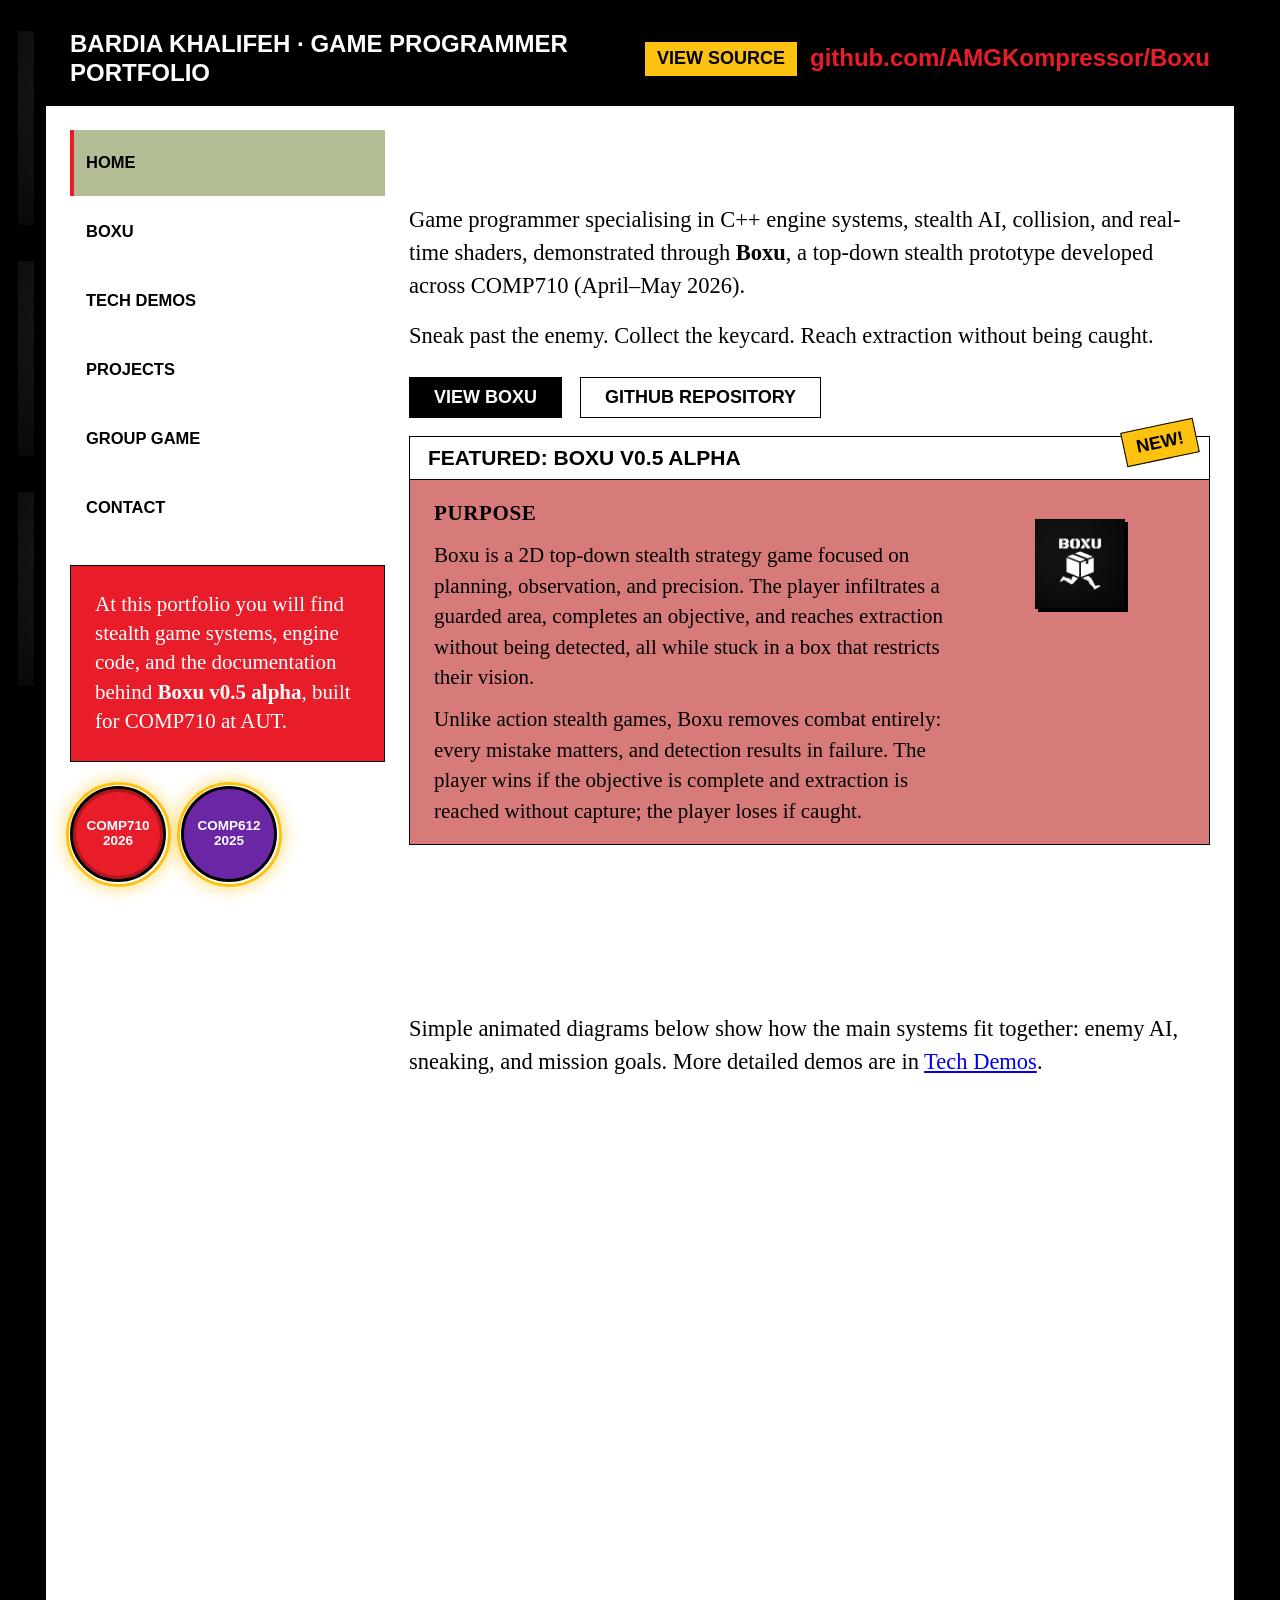
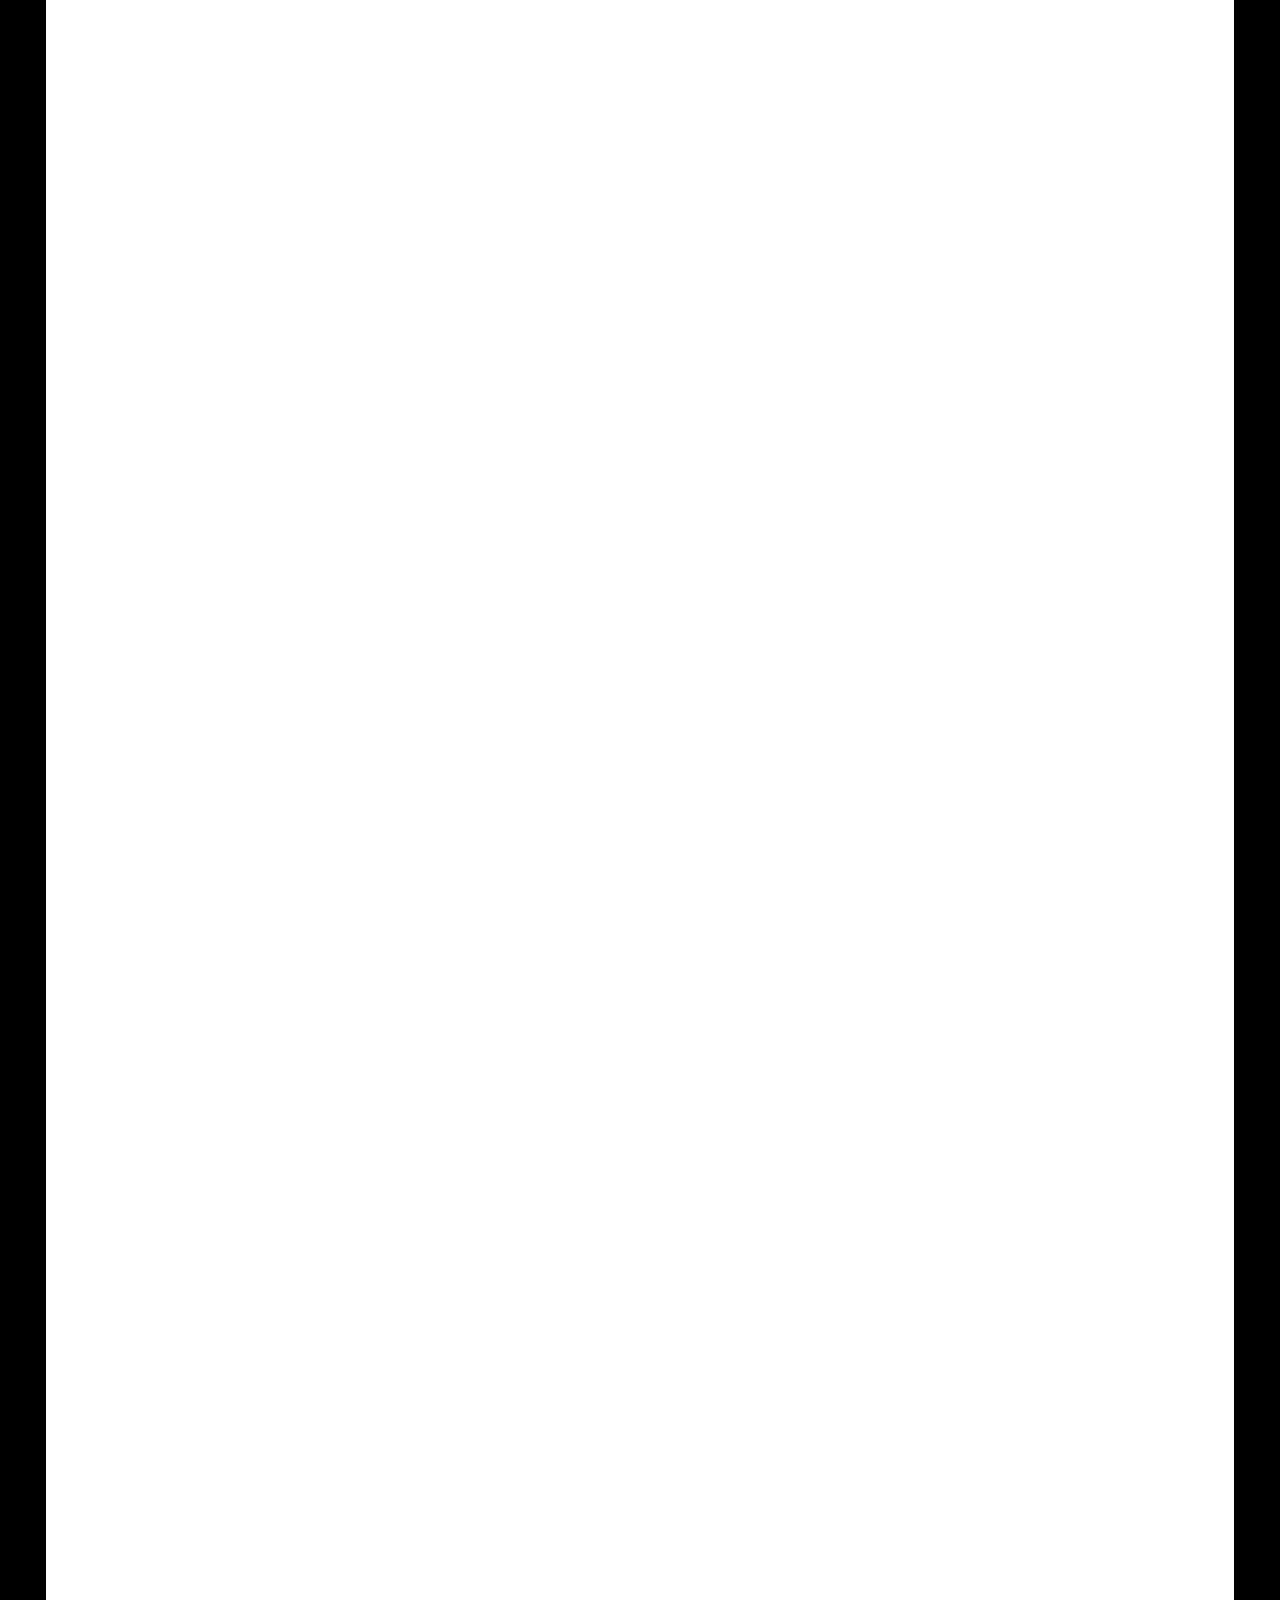
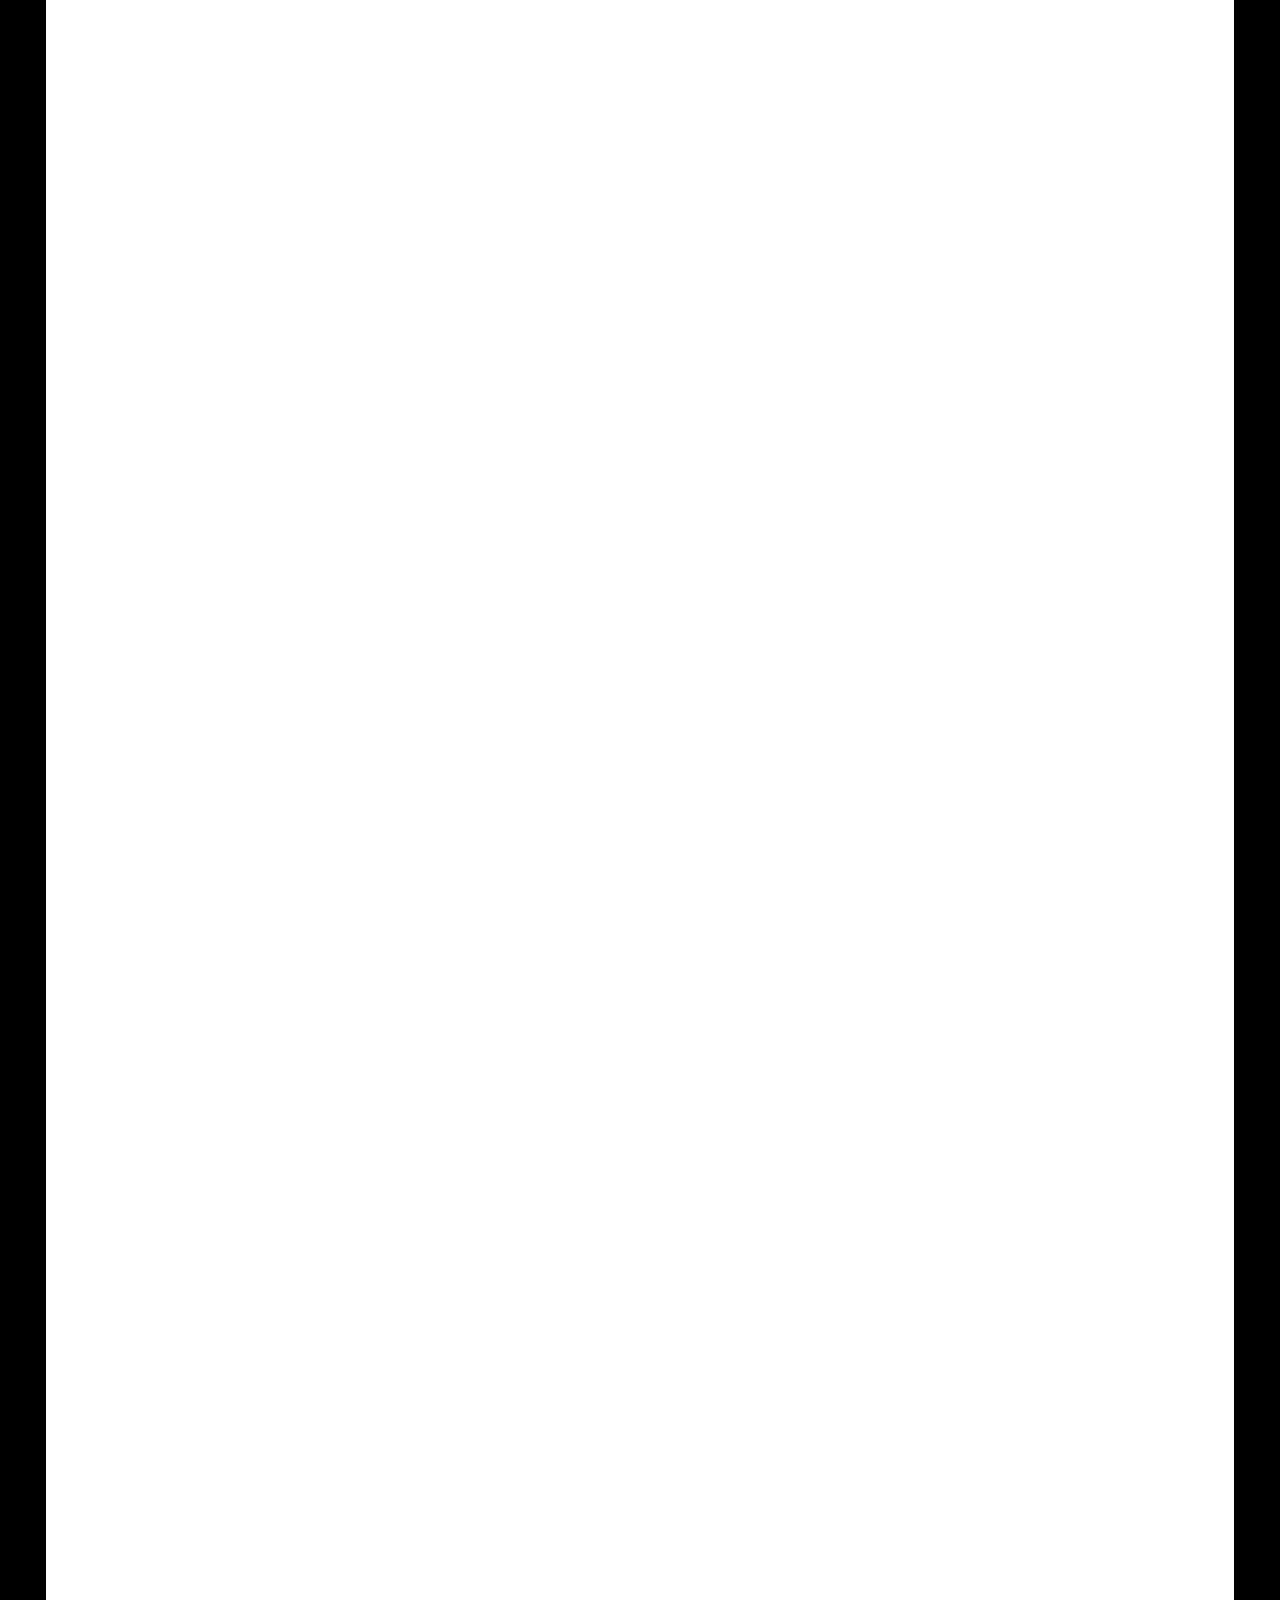
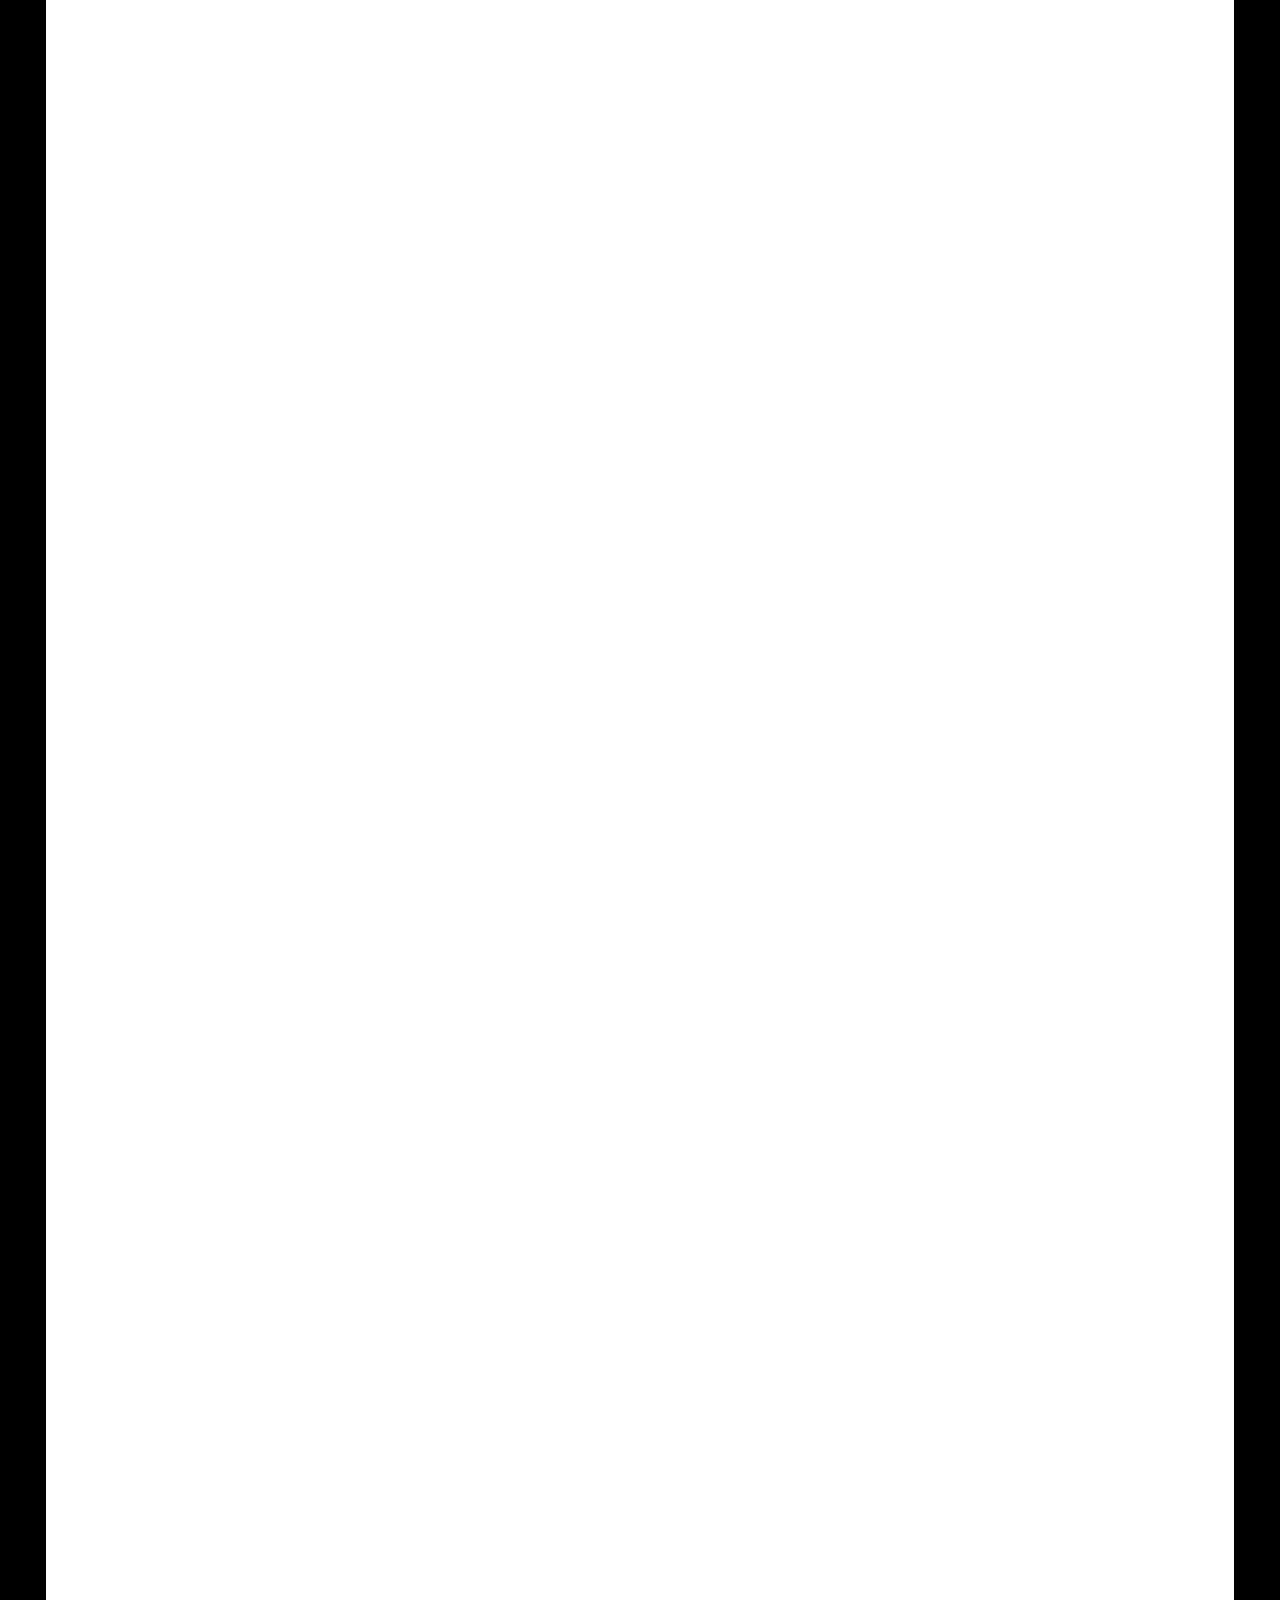
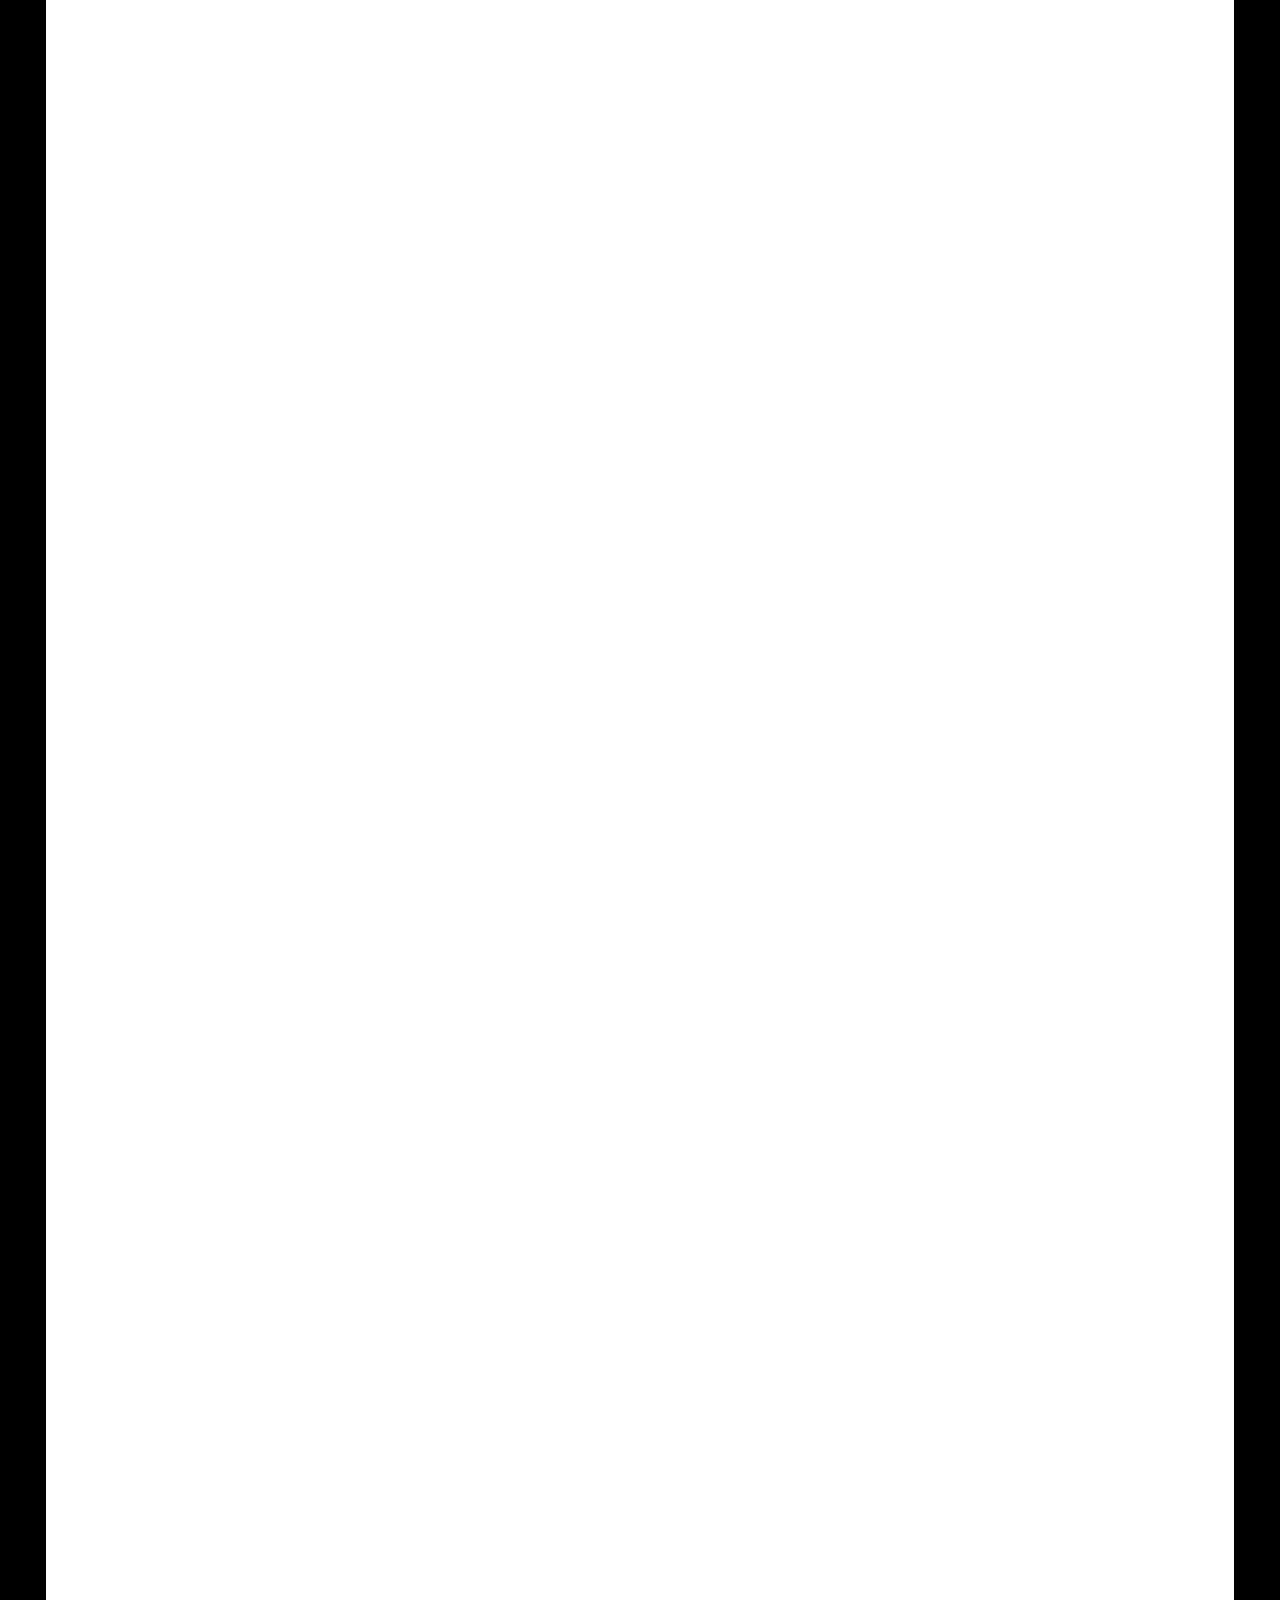
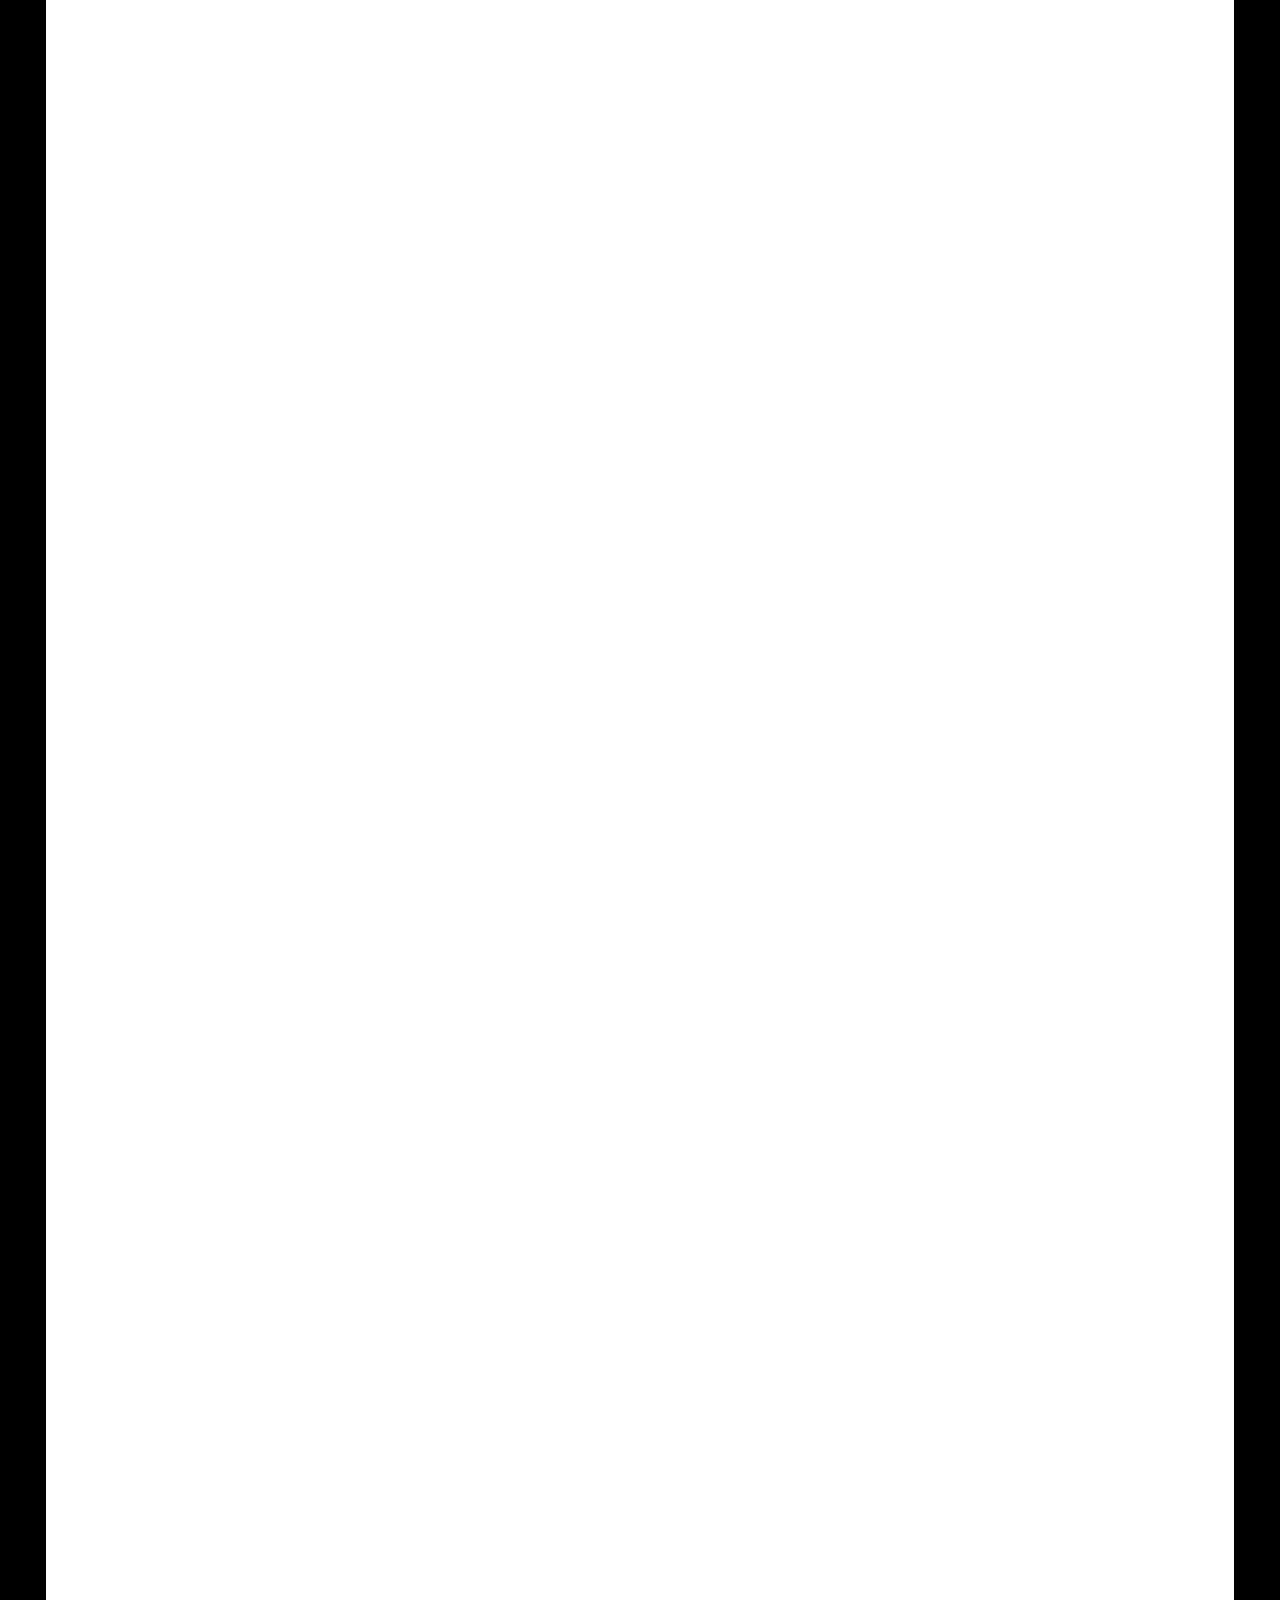
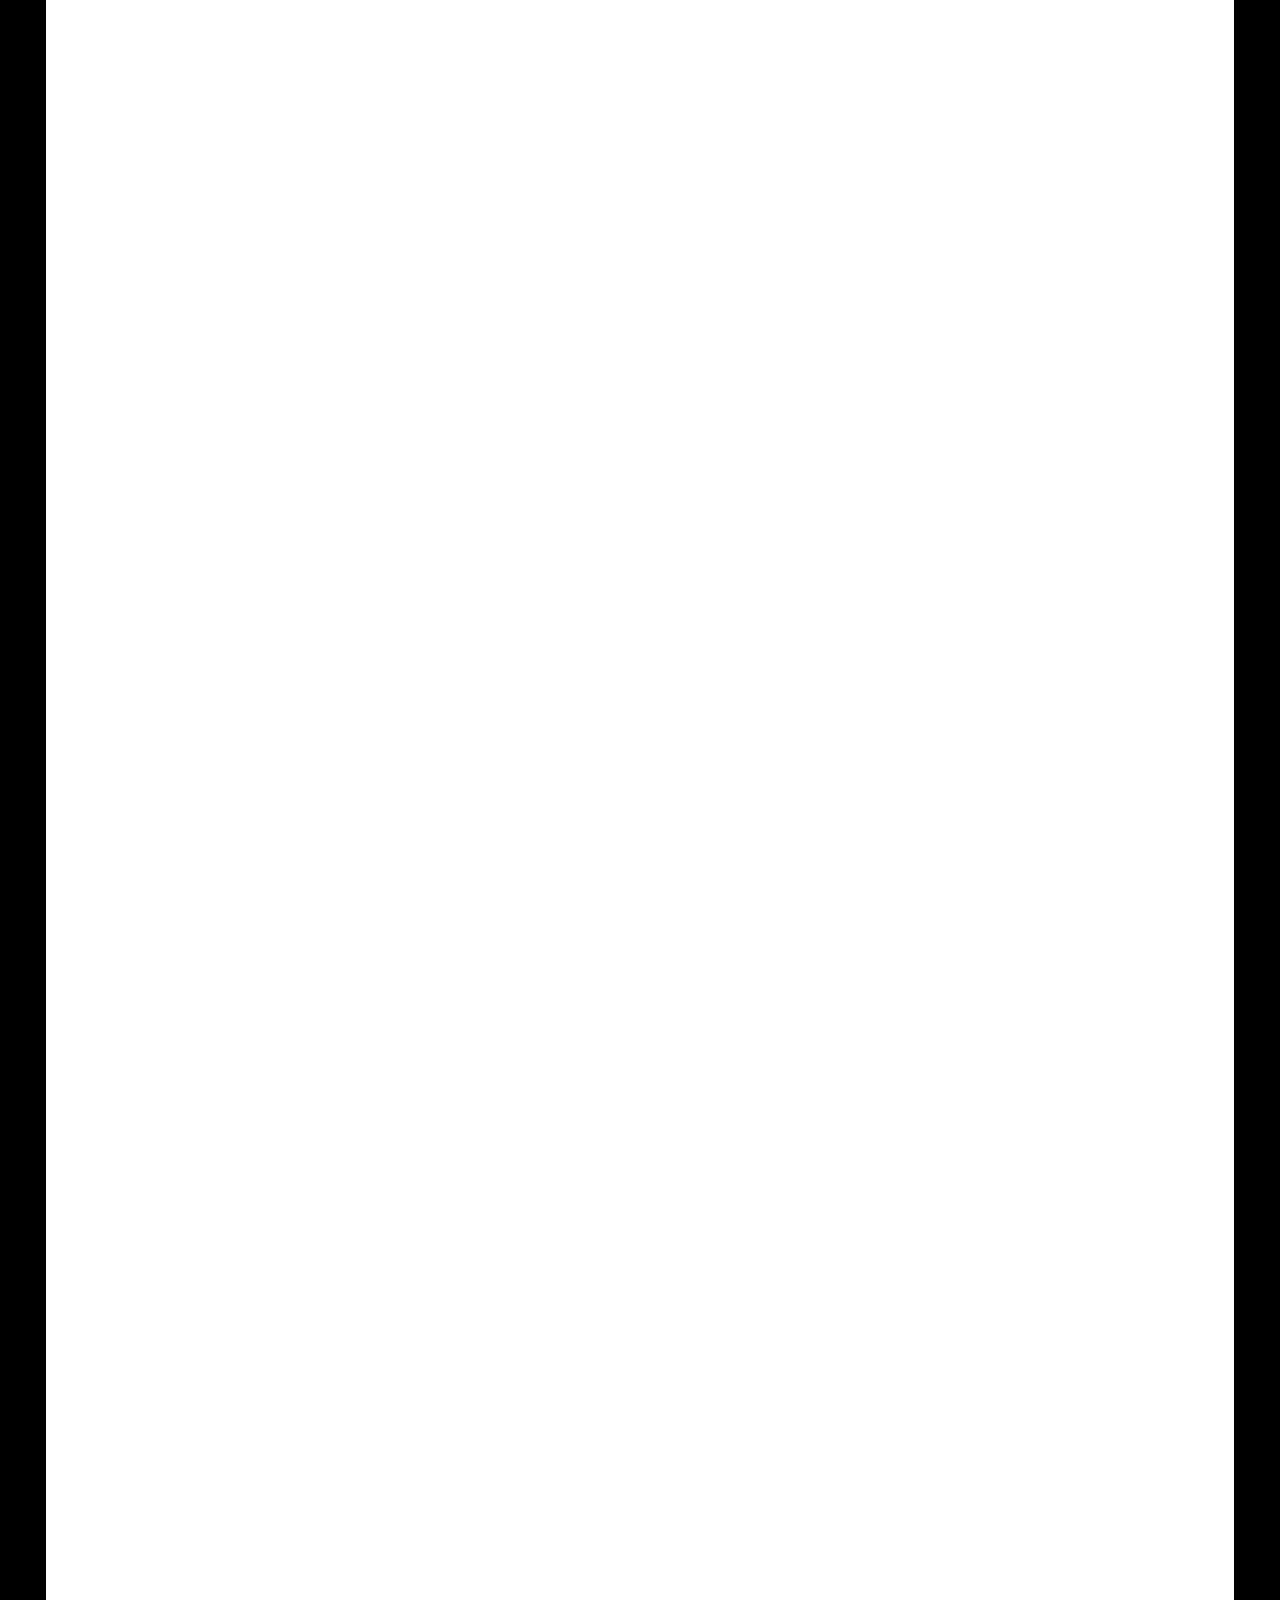
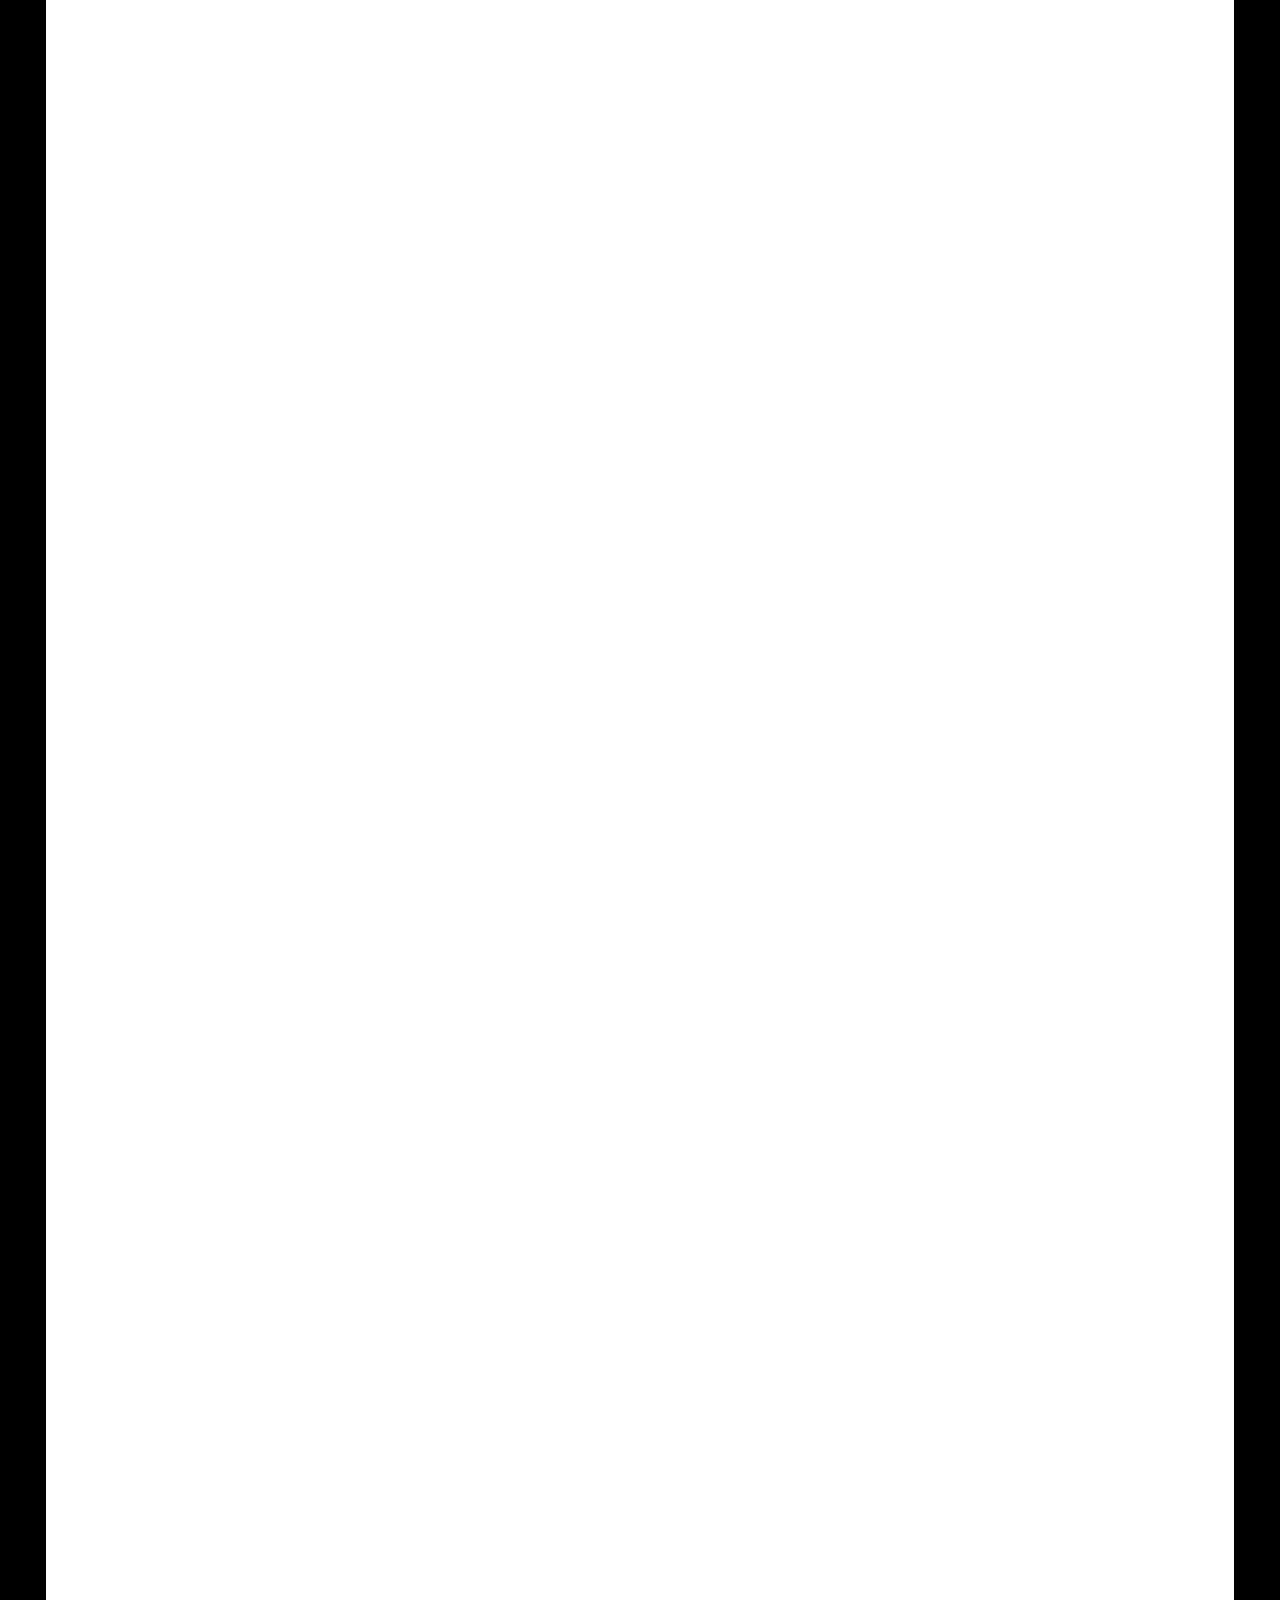
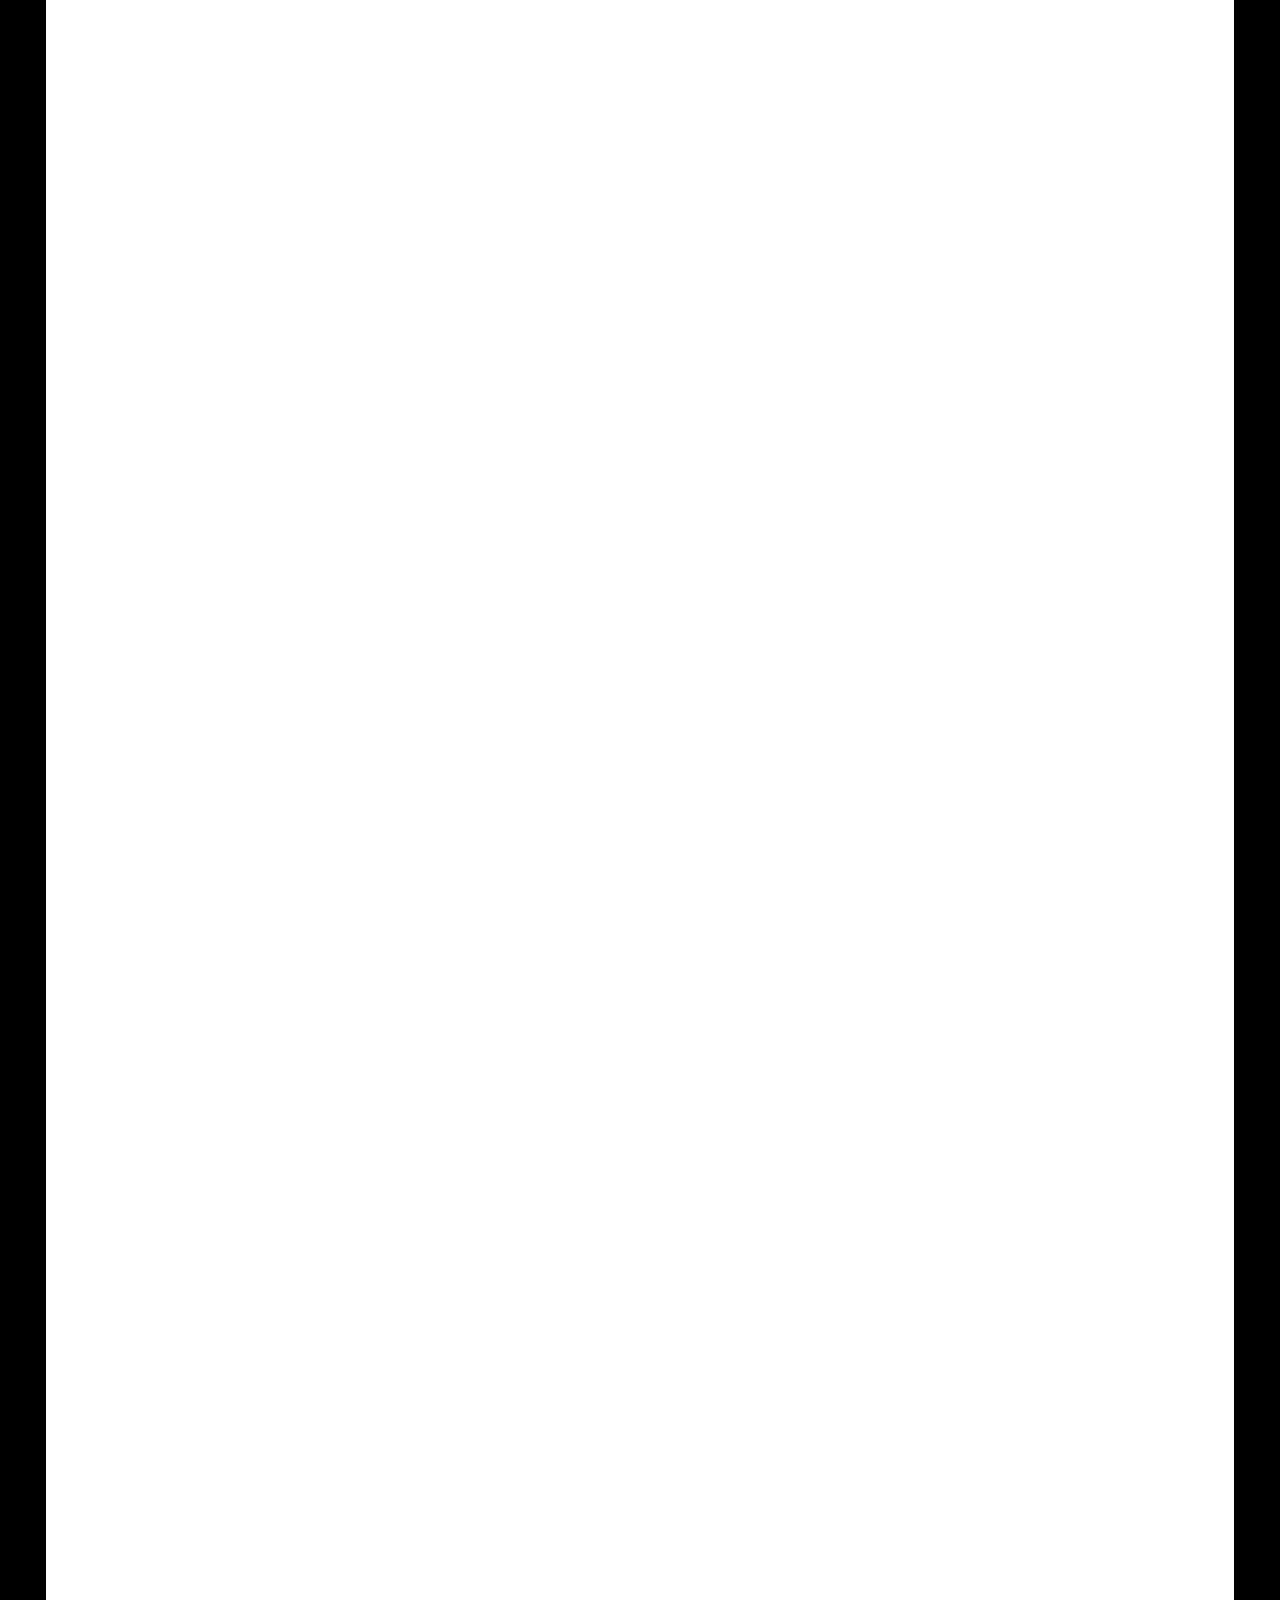
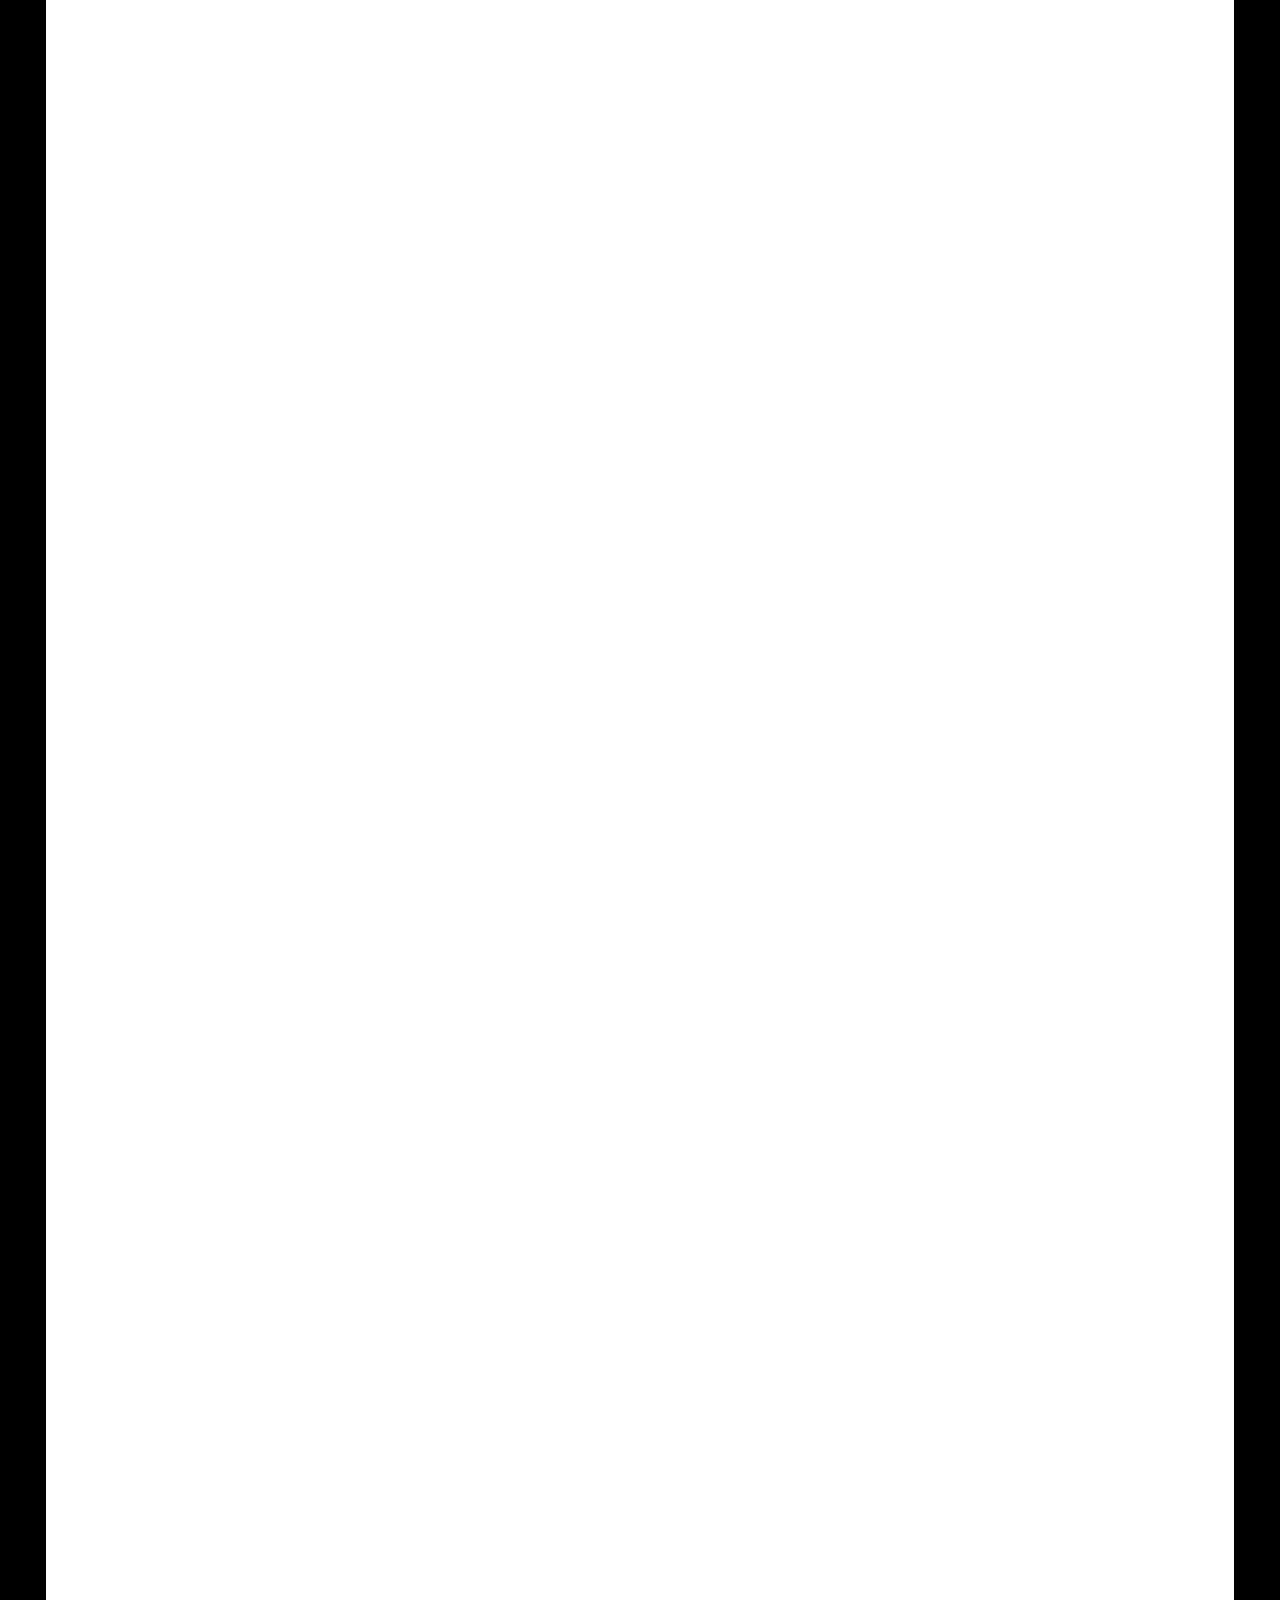
==== commit 16a58c6a: "minor tweaks to layout" ====
--- a/index.html
+++ b/index.html
@@ -61,7 +61,7 @@
             At this portfolio you will find stealth game systems, engine code, and the documentation behind <strong>Boxu v0.5 alpha</strong>, built for COMP710 at AUT.
           </div>
           <div class="cert-seals" aria-label="Course portfolios">
-            <span class="cert-seal cert-seal--comp710 cert-seal--current">COMP710<br>2026</span>
+            <a class="cert-seal cert-seal--comp710 cert-seal--current" href="index.html" aria-current="page">COMP710<br>2026</a>
             <a class="cert-seal cert-seal--comp612" href="comp612.html" title="Earlier work: COMP612 graphics projects">COMP612<br>2025</a>
           </div>
         </aside>
--- a/css/components.css
+++ b/css/components.css
@@ -281,6 +281,7 @@
 }
 
 .cert-seal {
+  position: relative;
   display: inline-flex;
   align-items: center;
   justify-content: center;
@@ -295,19 +296,45 @@
   border: 2px solid var(--color-frame);
   text-decoration: none;
   color: inherit;
-  transition: transform 0.15s ease;
+  cursor: pointer;
+  z-index: 0;
+  animation: cert-seal-bounce 2.4s ease-in-out infinite;
+}
+
+.cert-seal::after {
+  content: "";
+  position: absolute;
+  inset: -5px;
+  border-radius: 50%;
+  border: 2px solid var(--color-yellow-sticker);
+  box-shadow: 0 0 10px 2px rgba(252, 194, 15, 0.45);
+  pointer-events: none;
+  z-index: -1;
+  animation: cert-seal-halo 2.2s ease-in-out infinite;
 }
 
 .cert-seal:hover,
 .cert-seal:focus-visible {
-  transform: scale(1.05);
+  animation: none;
+  transform: scale(1.08);
   outline: 2px solid var(--color-primary);
   outline-offset: 2px;
 }
 
+.cert-seal:hover::after,
+.cert-seal:focus-visible::after {
+  animation: none;
+  opacity: 1;
+  box-shadow: 0 0 16px 5px rgba(252, 194, 15, 0.85);
+}
+
 .cert-seal--current {
-  pointer-events: none;
   box-shadow: inset 0 0 0 2px rgba(0, 0, 0, 0.25);
+  animation-duration: 3s;
+}
+
+.cert-seal--current::after {
+  animation-duration: 2.8s;
 }
 
 .cert-seal--comp710 {
--- a/css/motion.css
+++ b/css/motion.css
@@ -22,6 +22,38 @@
   will-change: transform;
 }
 
+@keyframes cert-seal-bounce {
+  0%,
+  100% {
+    transform: translateY(0);
+  }
+  50% {
+    transform: translateY(-5px);
+  }
+}
+
+@keyframes cert-seal-halo {
+  0%,
+  100% {
+    opacity: 0.35;
+    transform: scale(1);
+    box-shadow: 0 0 6px 1px rgba(252, 194, 15, 0.35);
+  }
+  50% {
+    opacity: 1;
+    transform: scale(1.05);
+    box-shadow: 0 0 18px 6px rgba(252, 194, 15, 0.9);
+  }
+}
+
+.cert-seal {
+  will-change: transform;
+}
+
+.cert-seal::after {
+  will-change: transform, opacity, box-shadow;
+}
+
 @media (prefers-reduced-motion: reduce) {
   html.js-scroll-reveal [data-animate="card"]:not(.hero-card),
   html.js-scroll-reveal .section-block:not(#home) > .lede,
@@ -36,7 +68,15 @@
 
   [data-animate],
   .section-eyebrow,
-  .hero-photo-notch img {
+  .hero-photo-notch img,
+  .cert-seal {
+    will-change: auto;
+    animation: none;
+  }
+
+  .cert-seal::after {
+    animation: none;
+    opacity: 0.6;
     will-change: auto;
   }
 }
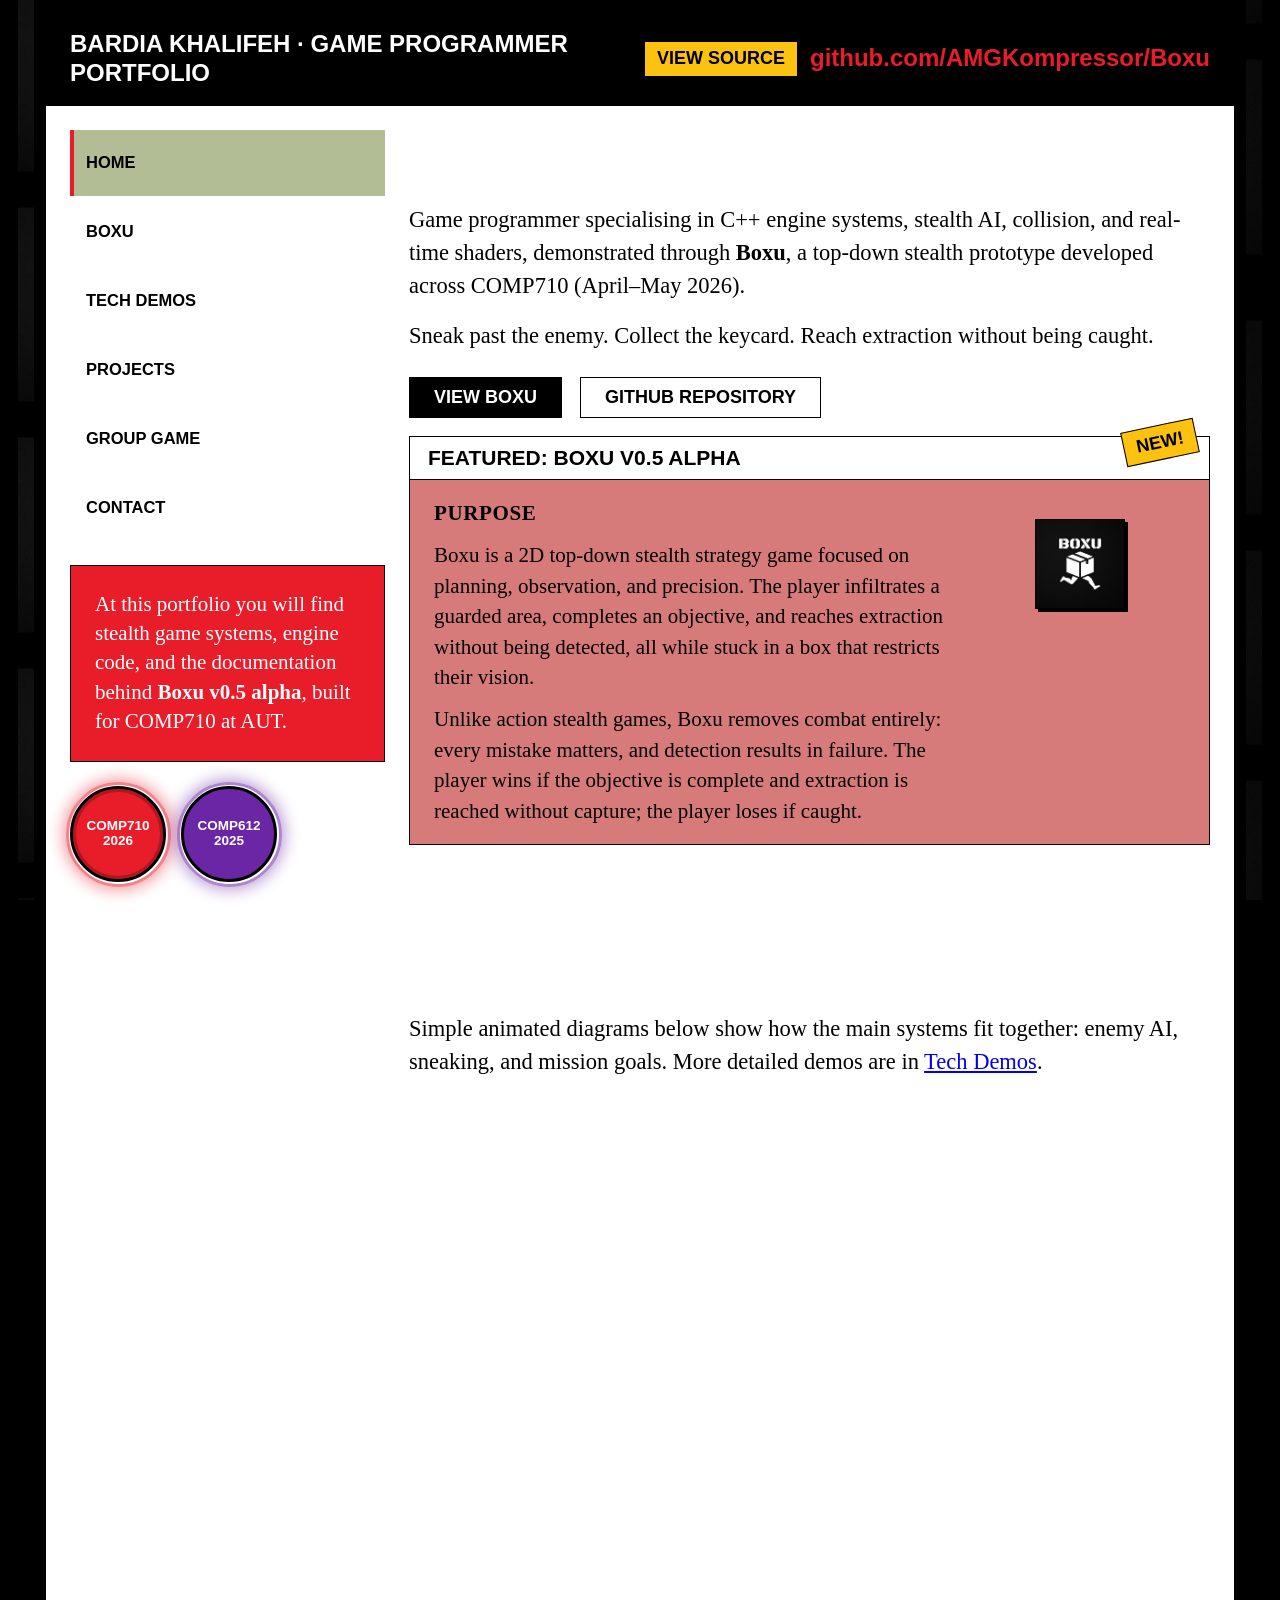
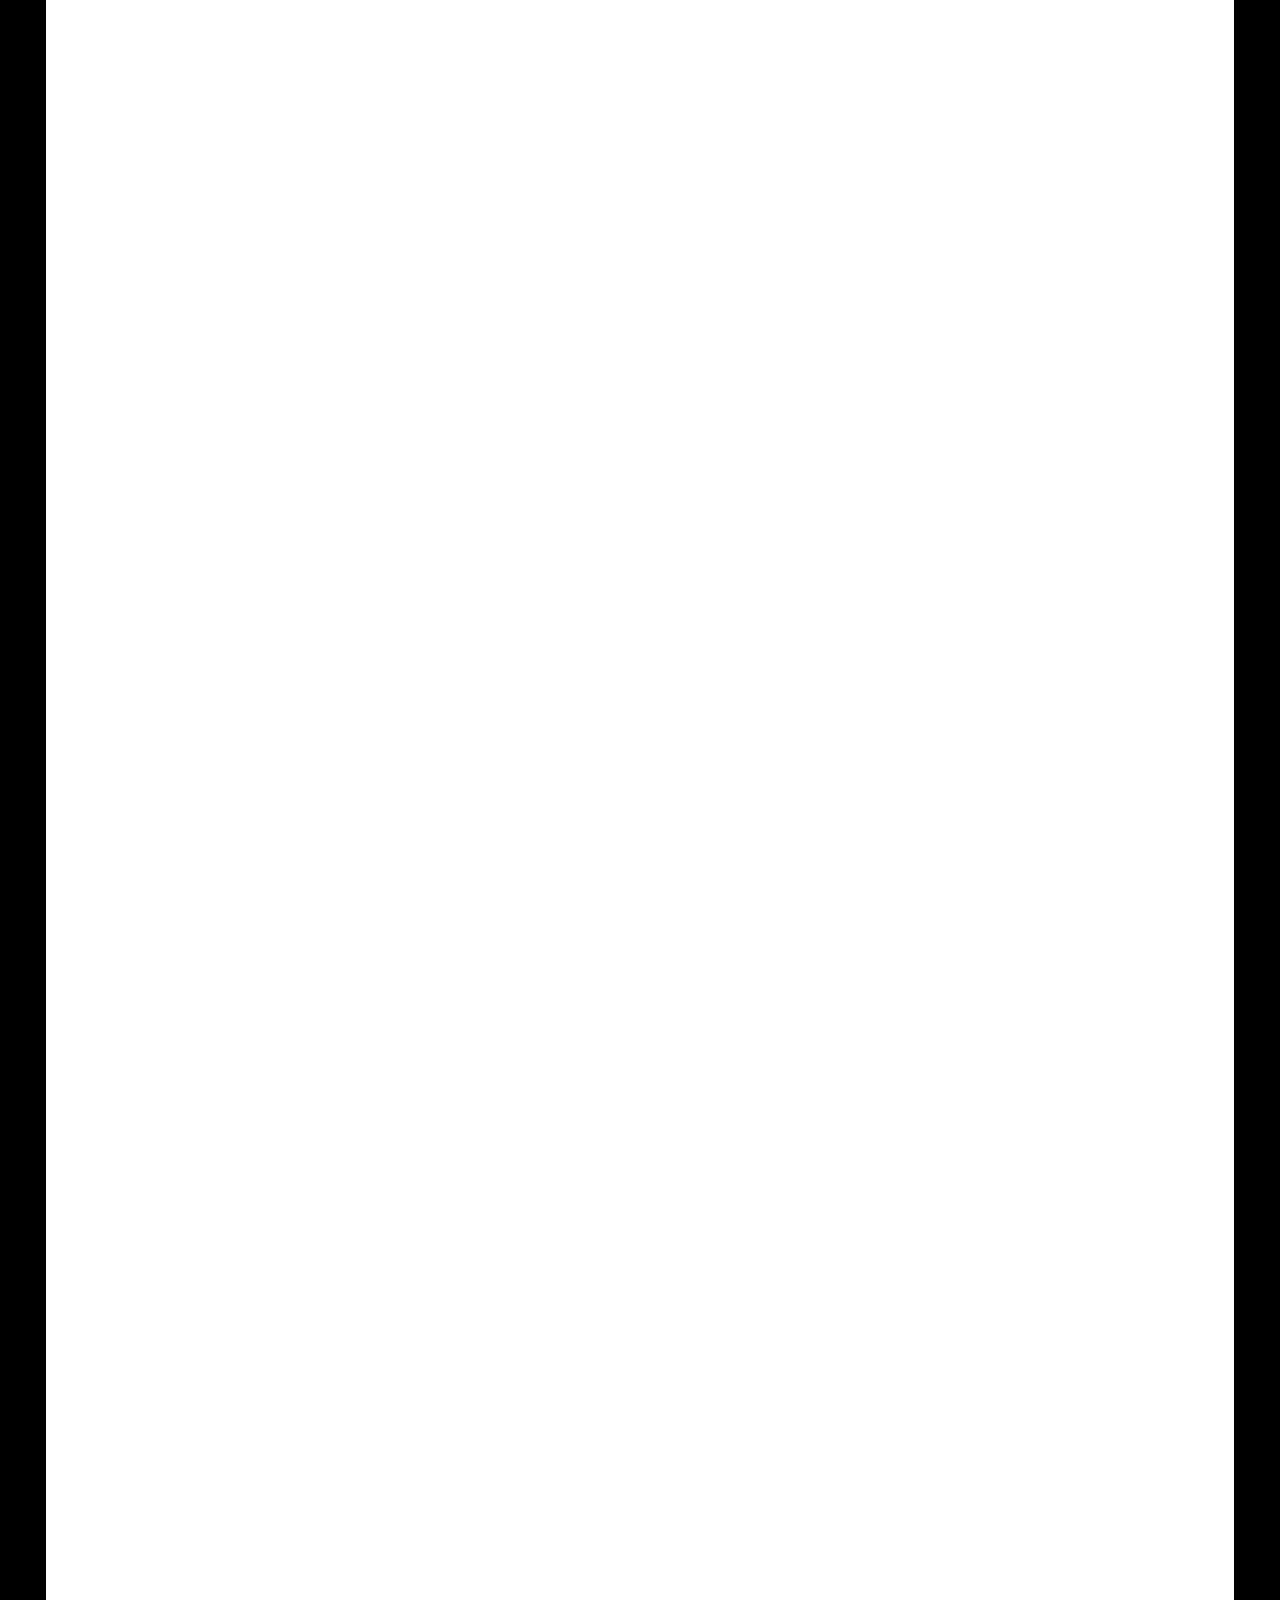
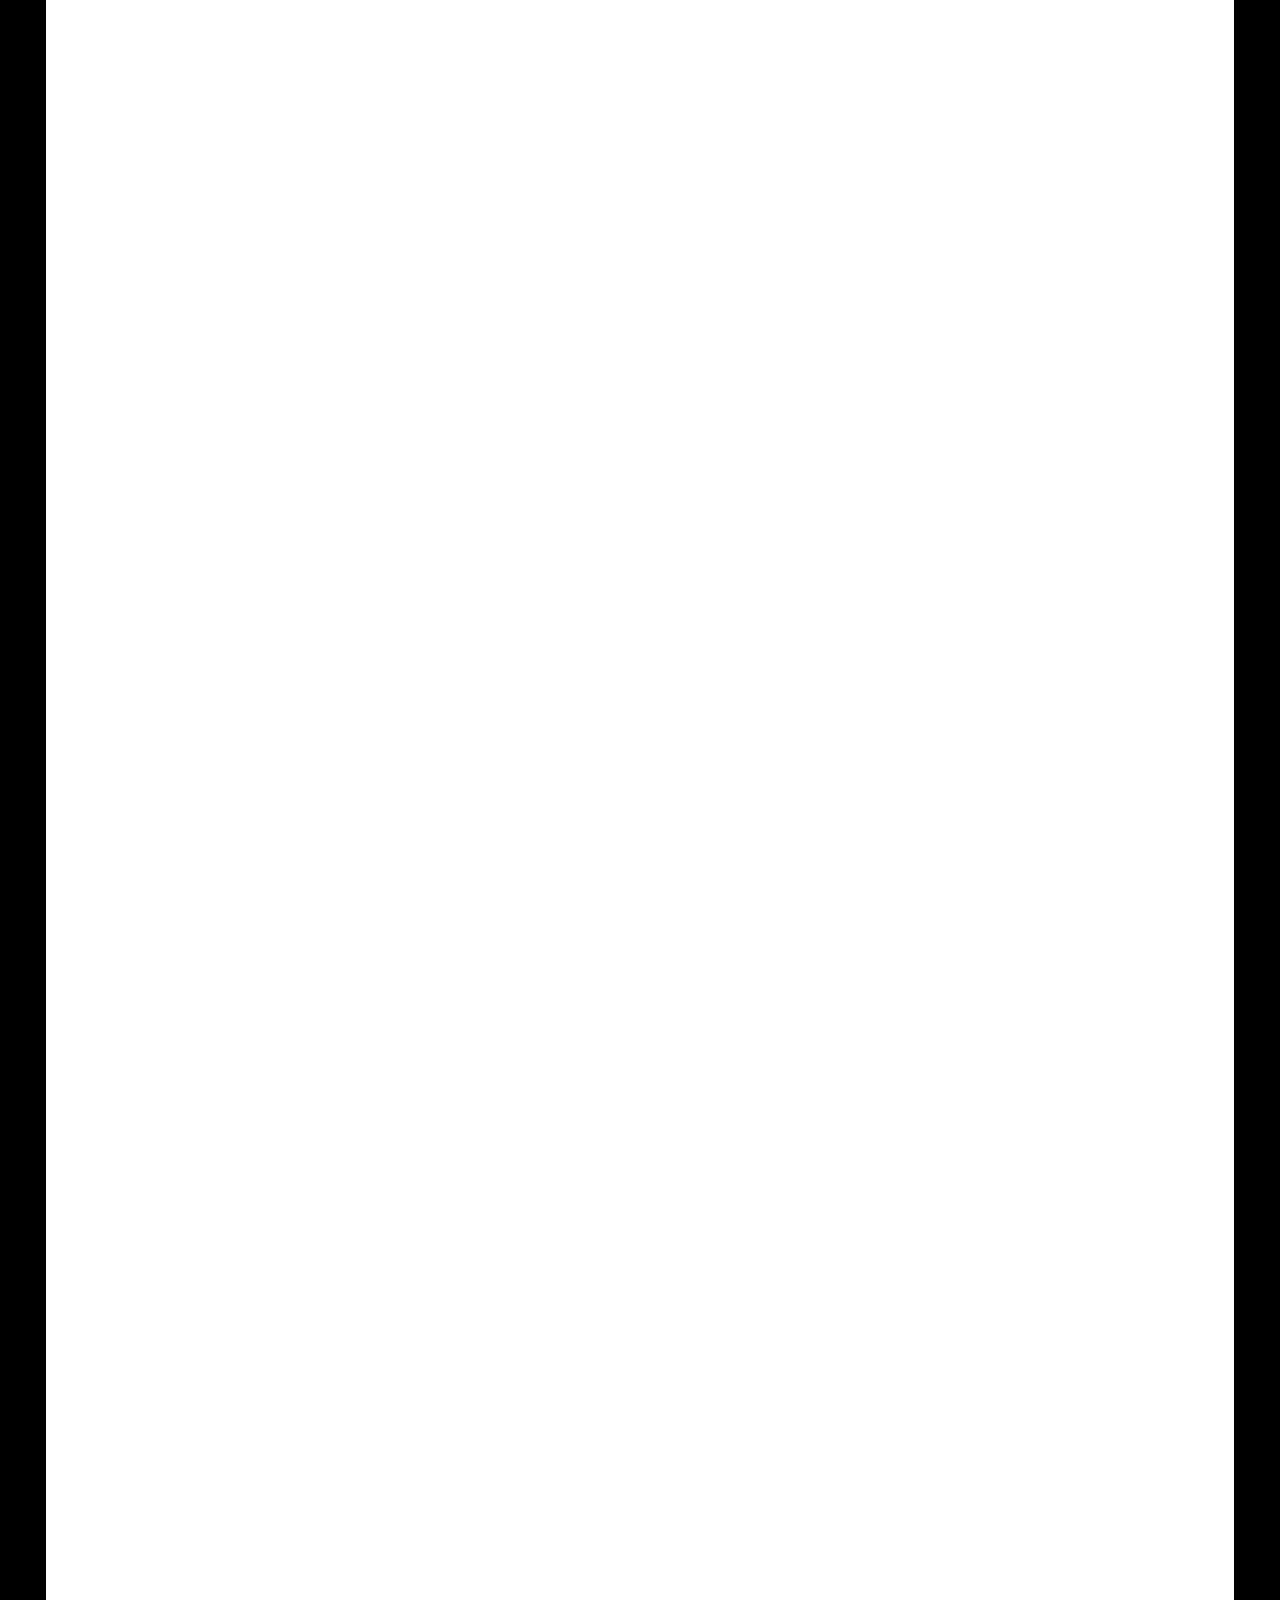
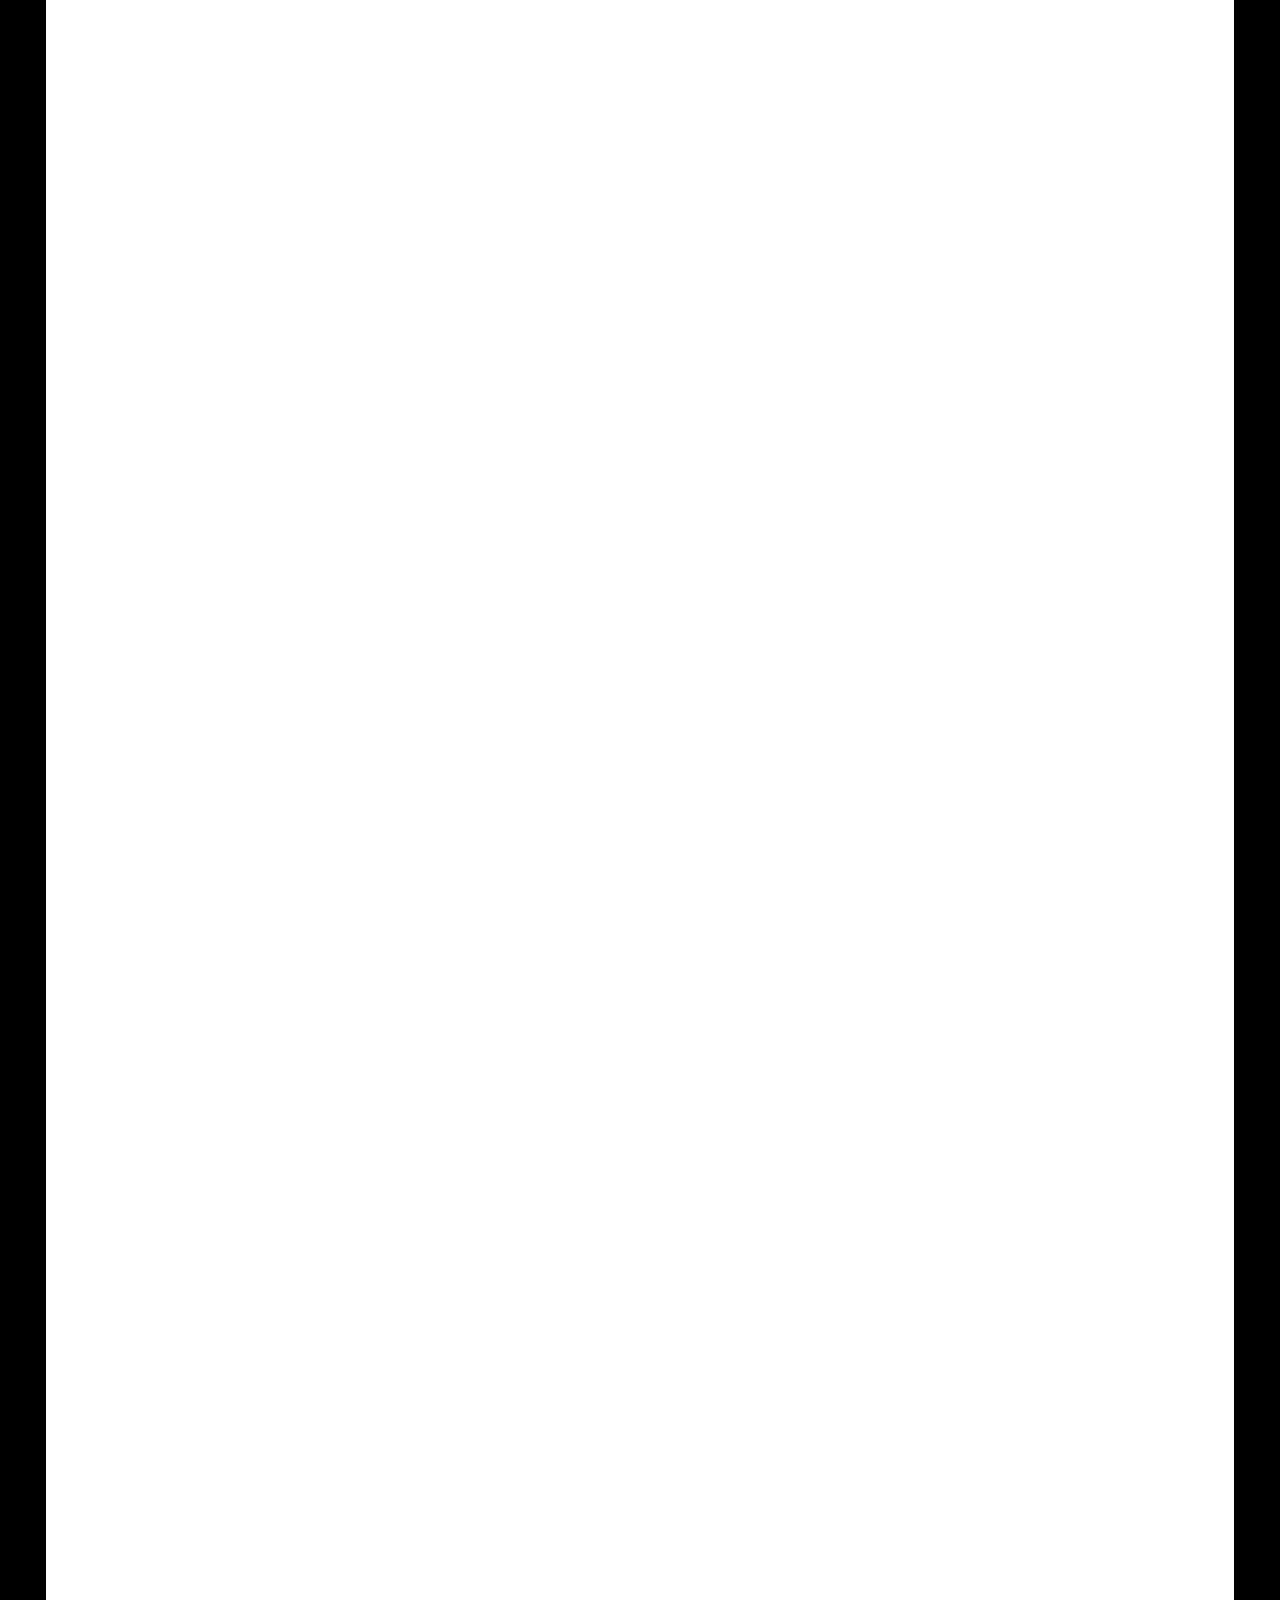
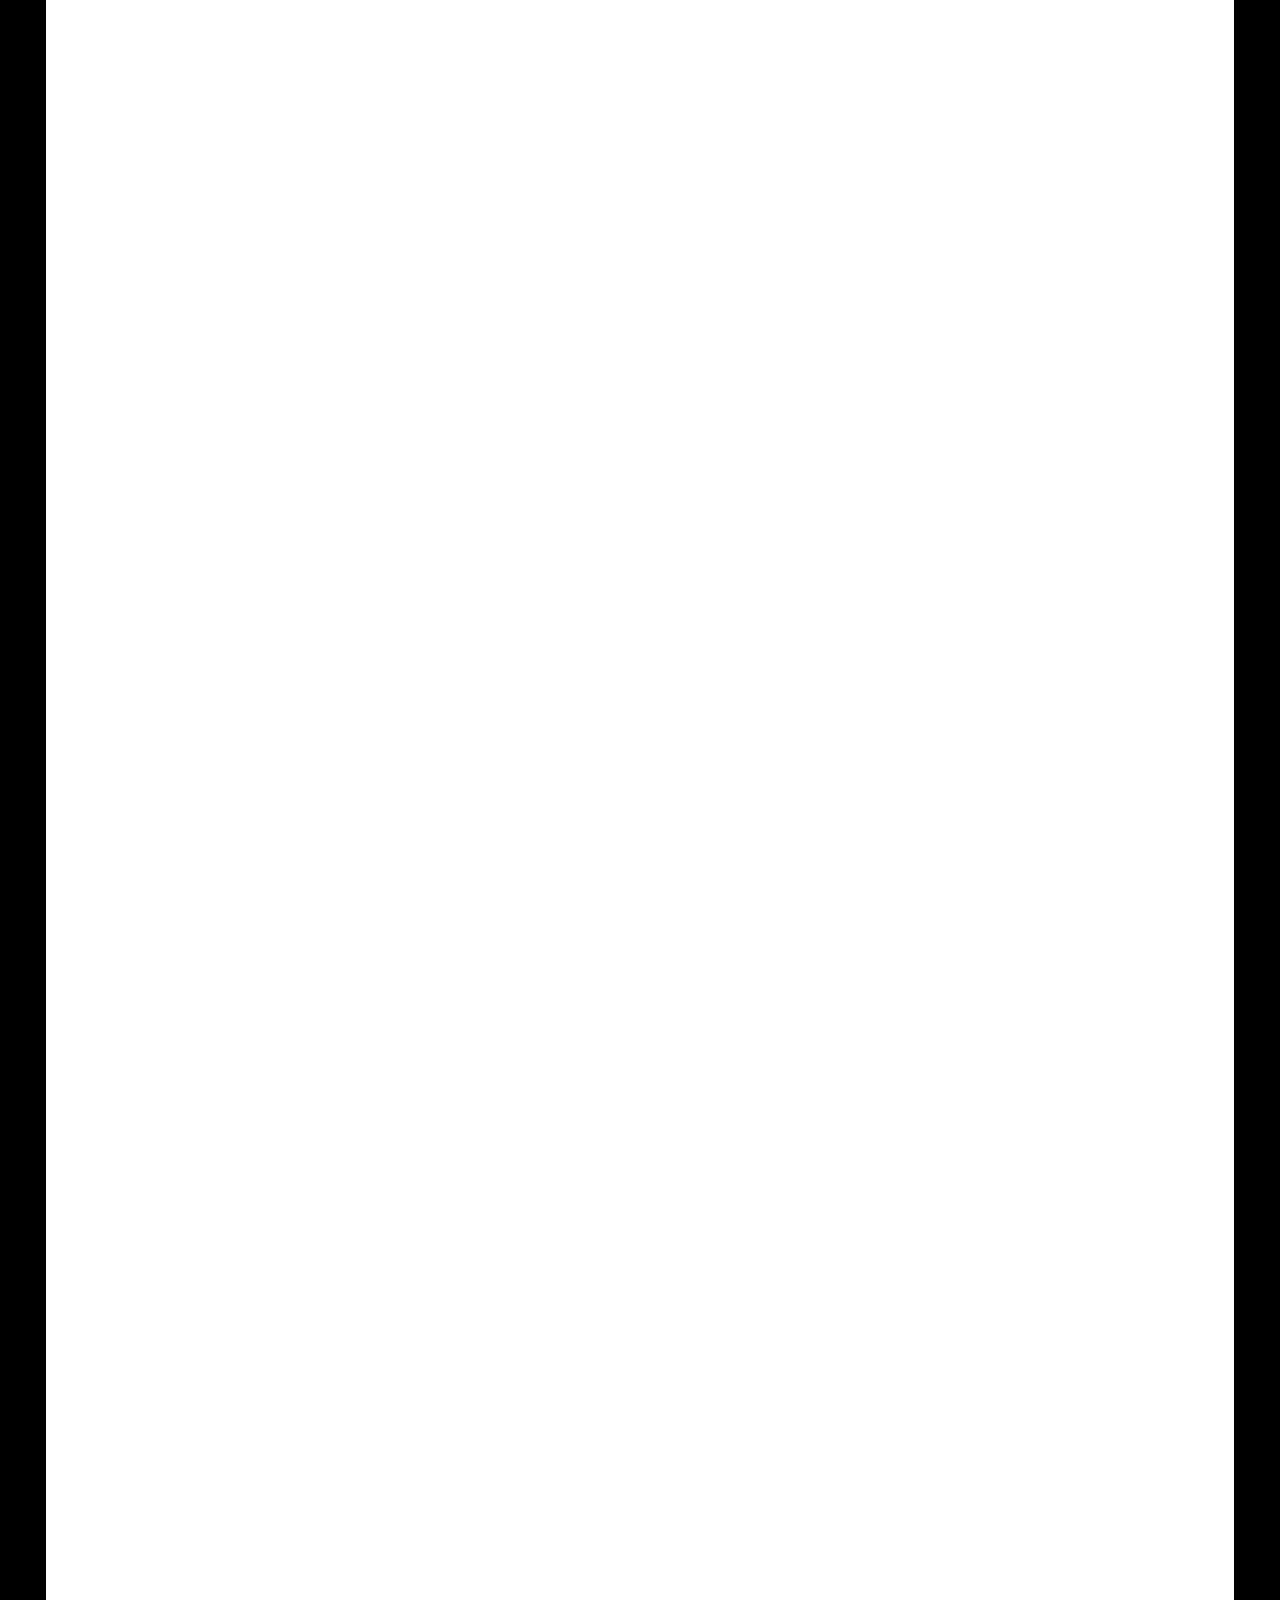
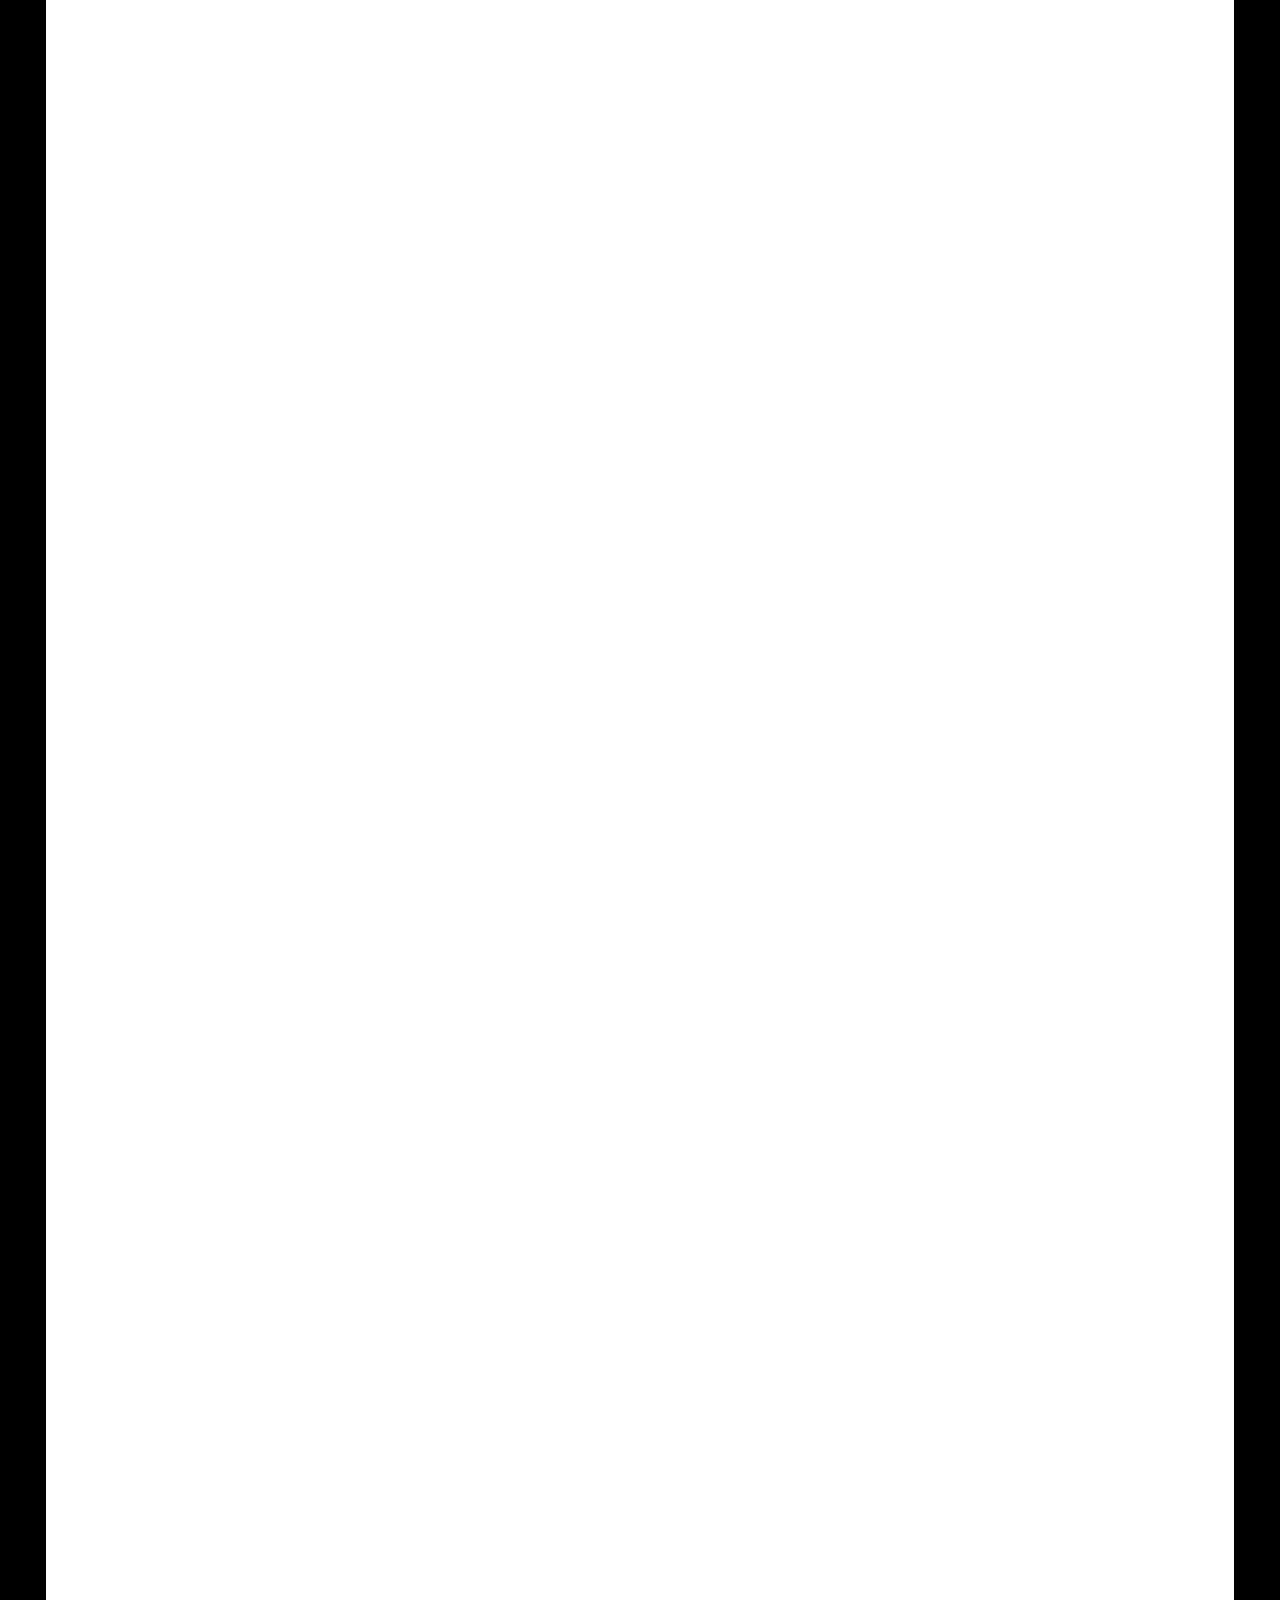
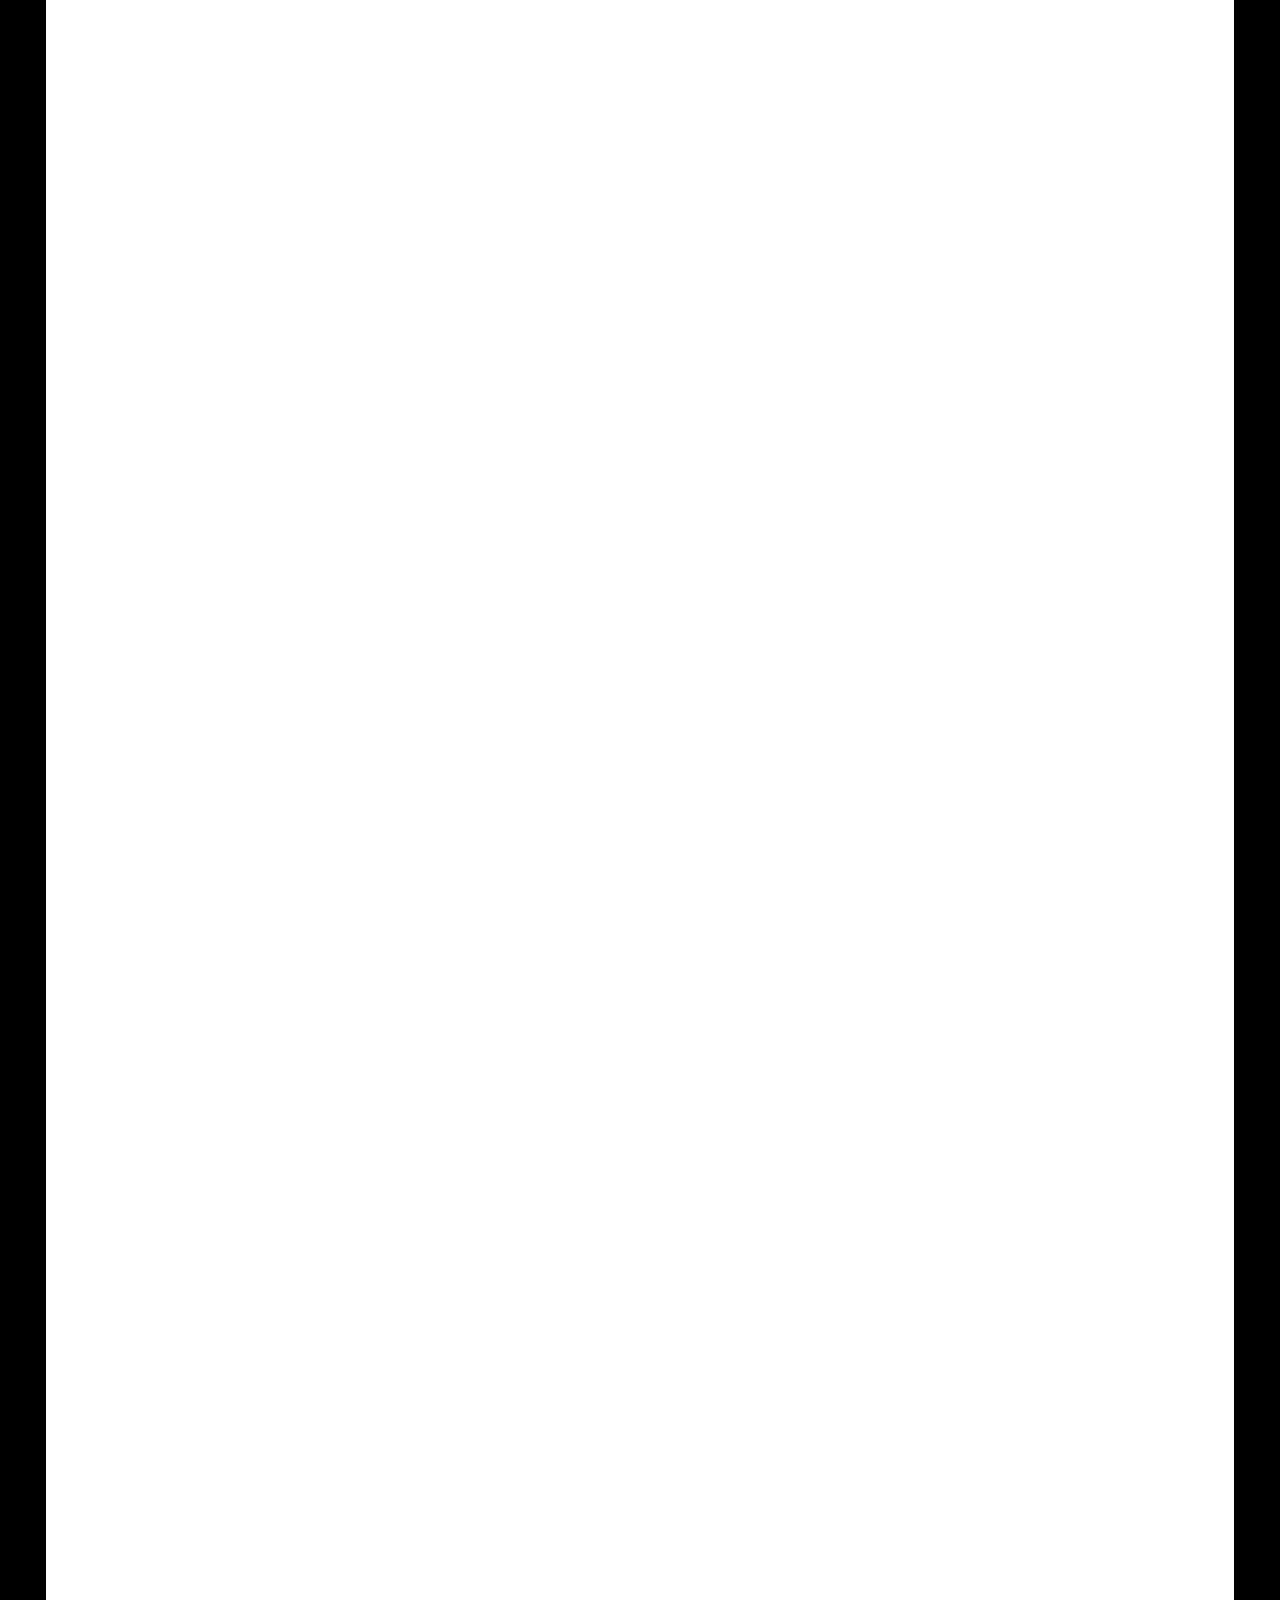
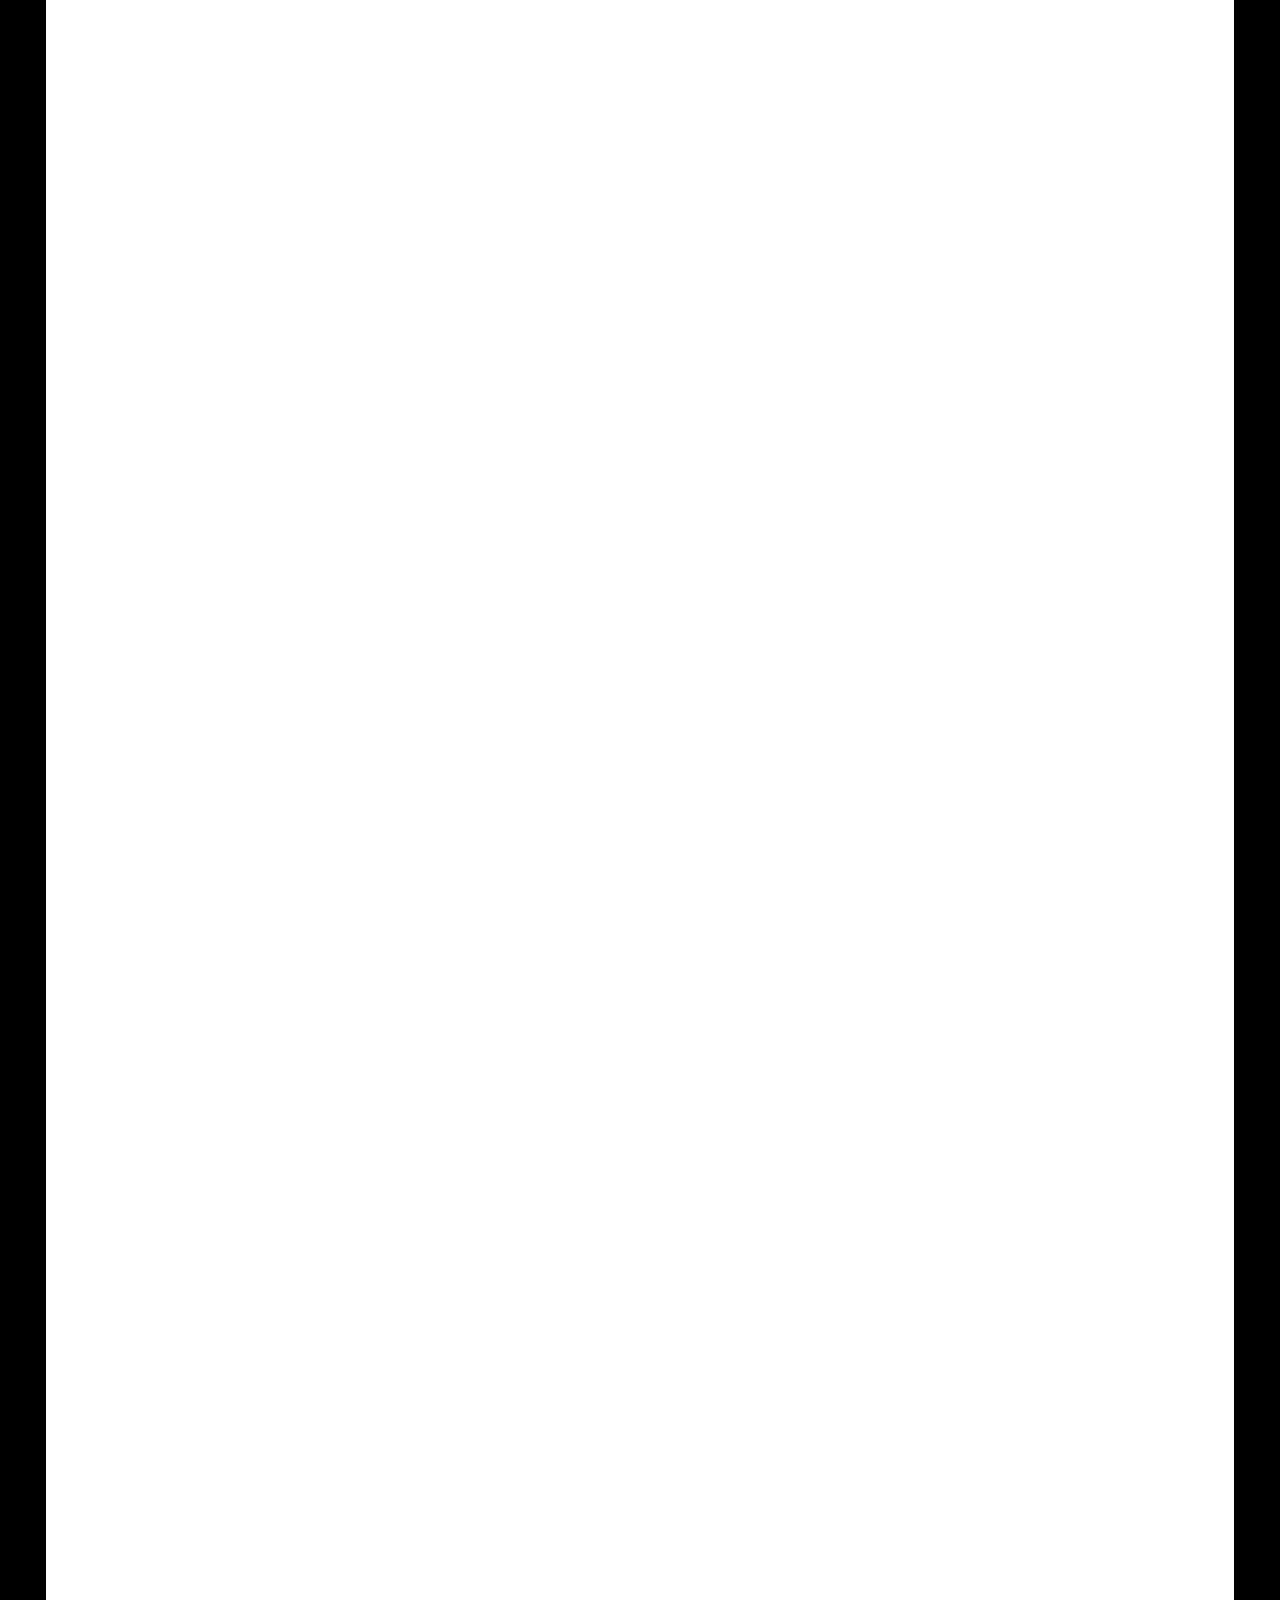
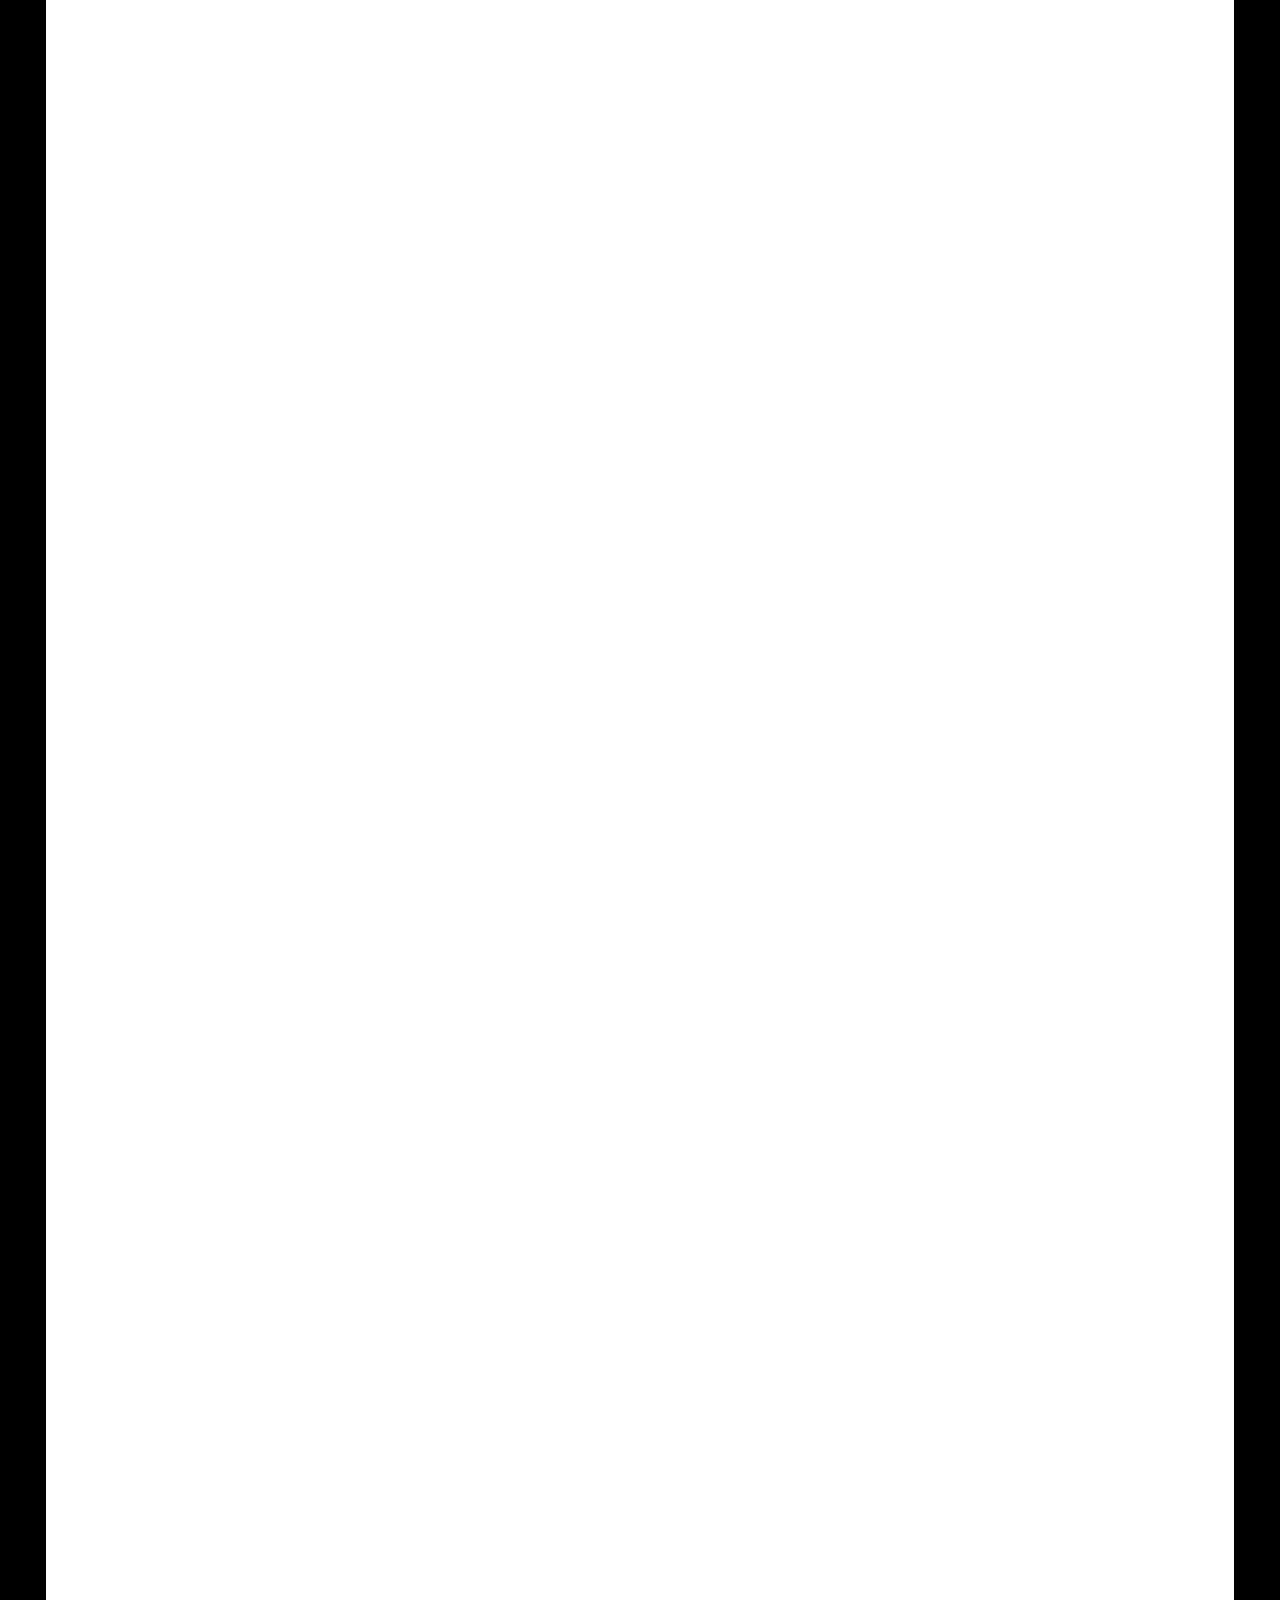
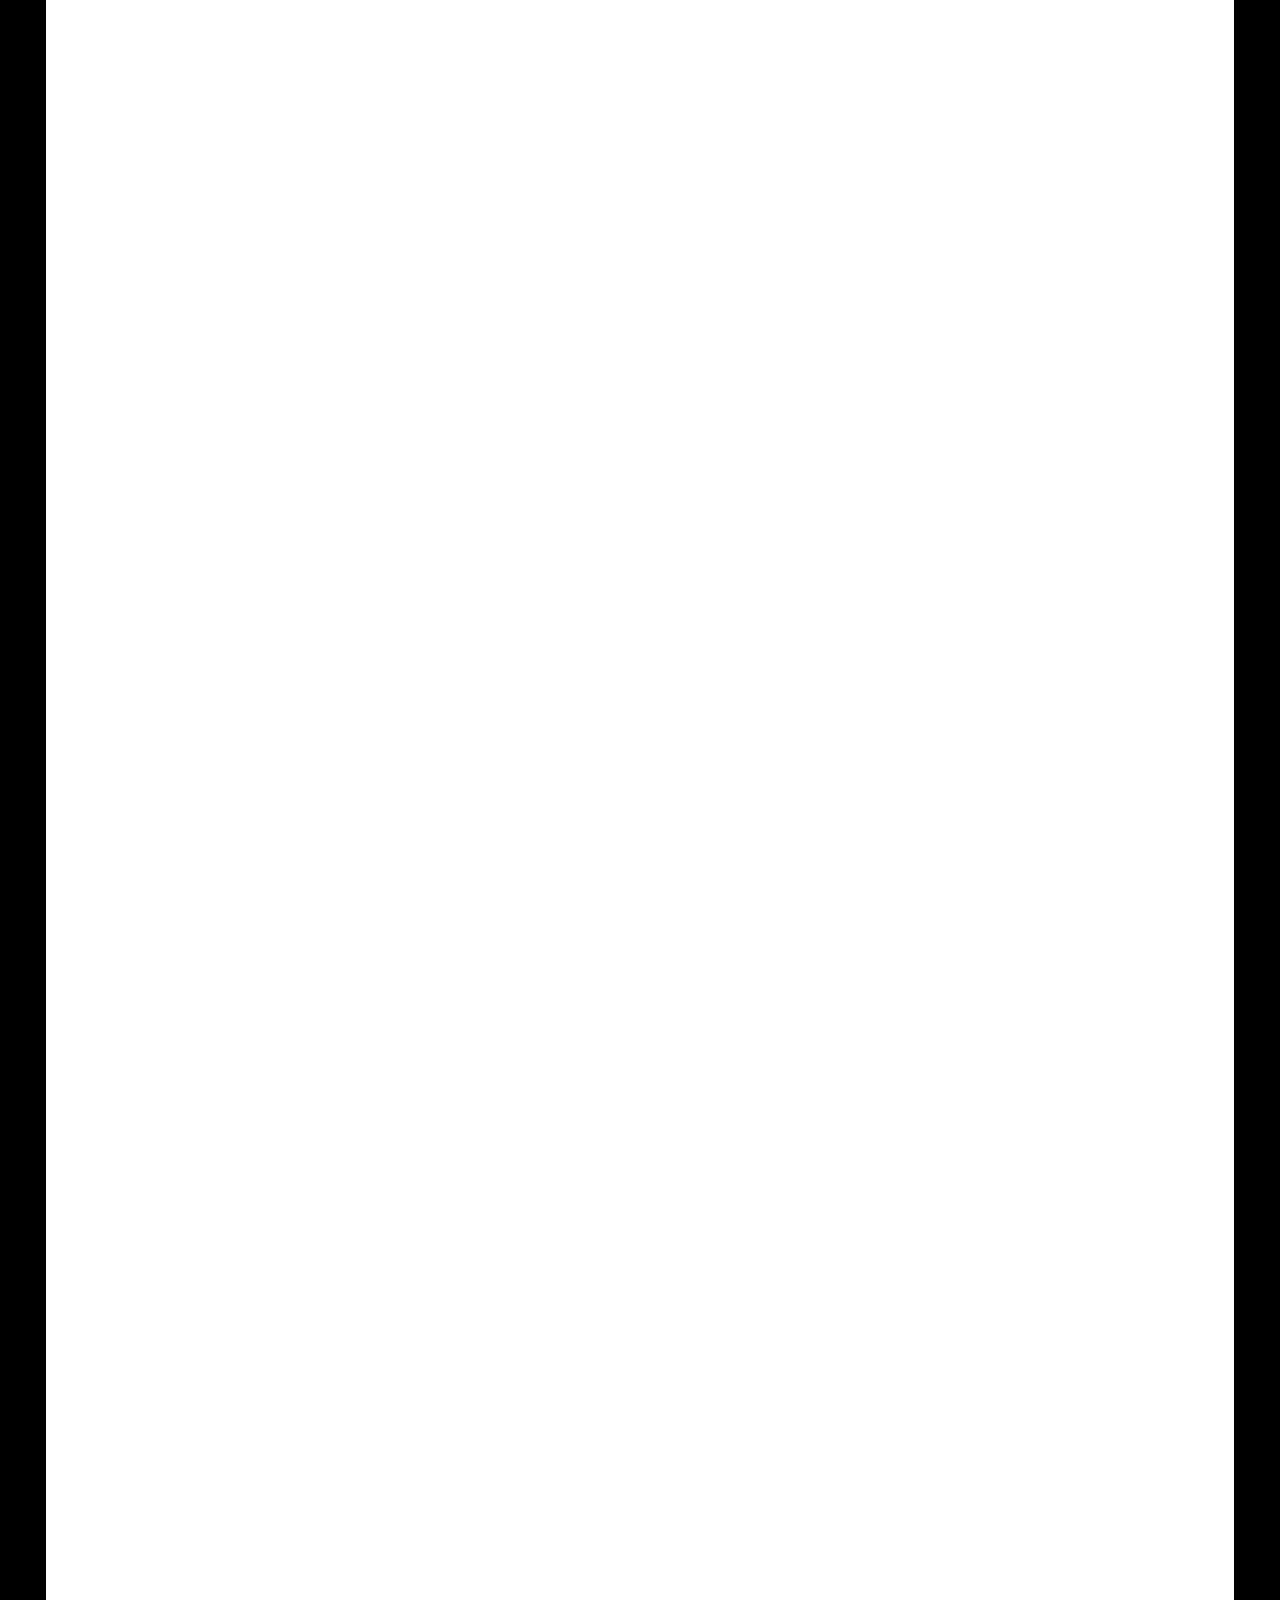
==== commit c6d81a82: "minor tweaks to layout" ====
--- a/index.html
+++ b/index.html
@@ -6,9 +6,9 @@
   <meta name="description" content="Bardia Khalifeh, COMP710 game programming portfolio. Boxu stealth game, C++/SDL2/OpenGL engine work, and technical artefacts.">
   <title>Bardia Khalifeh | Game Programmer Portfolio</title>
   <link rel="stylesheet" href="css/tokens.css">
-  <link rel="stylesheet" href="css/components.css">
+  <link rel="stylesheet" href="css/components.css?v=3">
   <link rel="stylesheet" href="css/layout.css">
-  <link rel="stylesheet" href="css/motion.css">
+  <link rel="stylesheet" href="css/motion.css?v=3">
   <script>document.documentElement.classList.add("js-scroll-reveal");</script>
 </head>
 <body>
--- a/css/components.css
+++ b/css/components.css
@@ -306,8 +306,8 @@
   position: absolute;
   inset: -5px;
   border-radius: 50%;
-  border: 2px solid var(--color-yellow-sticker);
-  box-shadow: 0 0 10px 2px rgba(252, 194, 15, 0.45);
+  border: 2px solid rgba(var(--seal-halo-rgb), 0.55);
+  box-shadow: 0 0 10px 2px rgba(var(--seal-halo-rgb), 0.45);
   pointer-events: none;
   z-index: -1;
   animation: cert-seal-halo 2.2s ease-in-out infinite;
@@ -325,7 +325,8 @@
 .cert-seal:focus-visible::after {
   animation: none;
   opacity: 1;
-  box-shadow: 0 0 16px 5px rgba(252, 194, 15, 0.85);
+  border-color: rgba(var(--seal-halo-rgb), 0.9);
+  box-shadow: 0 0 16px 5px rgba(var(--seal-halo-rgb), 0.85);
 }
 
 .cert-seal--current {
@@ -338,11 +339,13 @@
 }
 
 .cert-seal--comp710 {
+  --seal-halo-rgb: 233, 29, 42;
   background: var(--color-primary);
   color: var(--color-canvas);
 }
 
 .cert-seal--comp612 {
+  --seal-halo-rgb: 106, 38, 164;
   background: var(--color-purple-stripe);
   color: var(--color-canvas);
 }
--- a/css/motion.css
+++ b/css/motion.css
@@ -37,12 +37,12 @@
   100% {
     opacity: 0.35;
     transform: scale(1);
-    box-shadow: 0 0 6px 1px rgba(252, 194, 15, 0.35);
+    box-shadow: 0 0 6px 1px rgba(var(--seal-halo-rgb), 0.35);
   }
   50% {
     opacity: 1;
     transform: scale(1.05);
-    box-shadow: 0 0 18px 6px rgba(252, 194, 15, 0.9);
+    box-shadow: 0 0 18px 6px rgba(var(--seal-halo-rgb), 0.9);
   }
 }
 
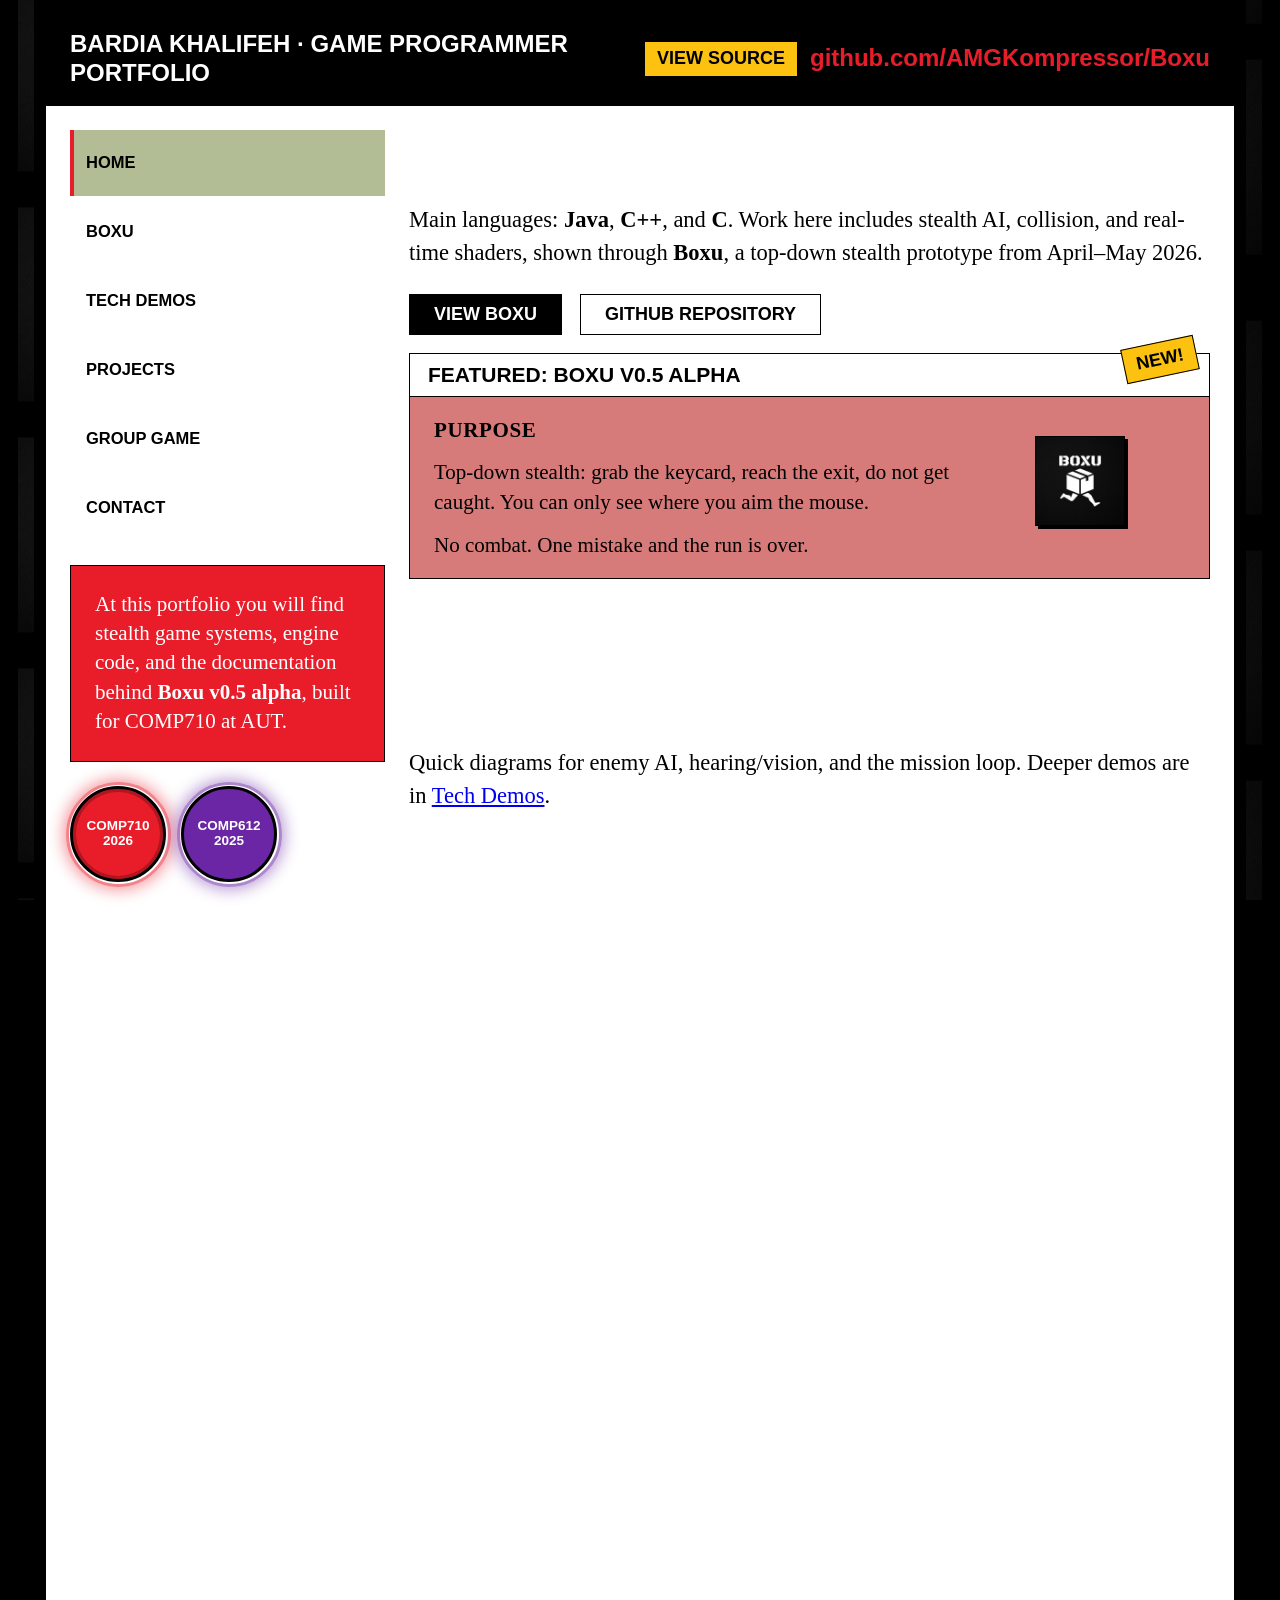
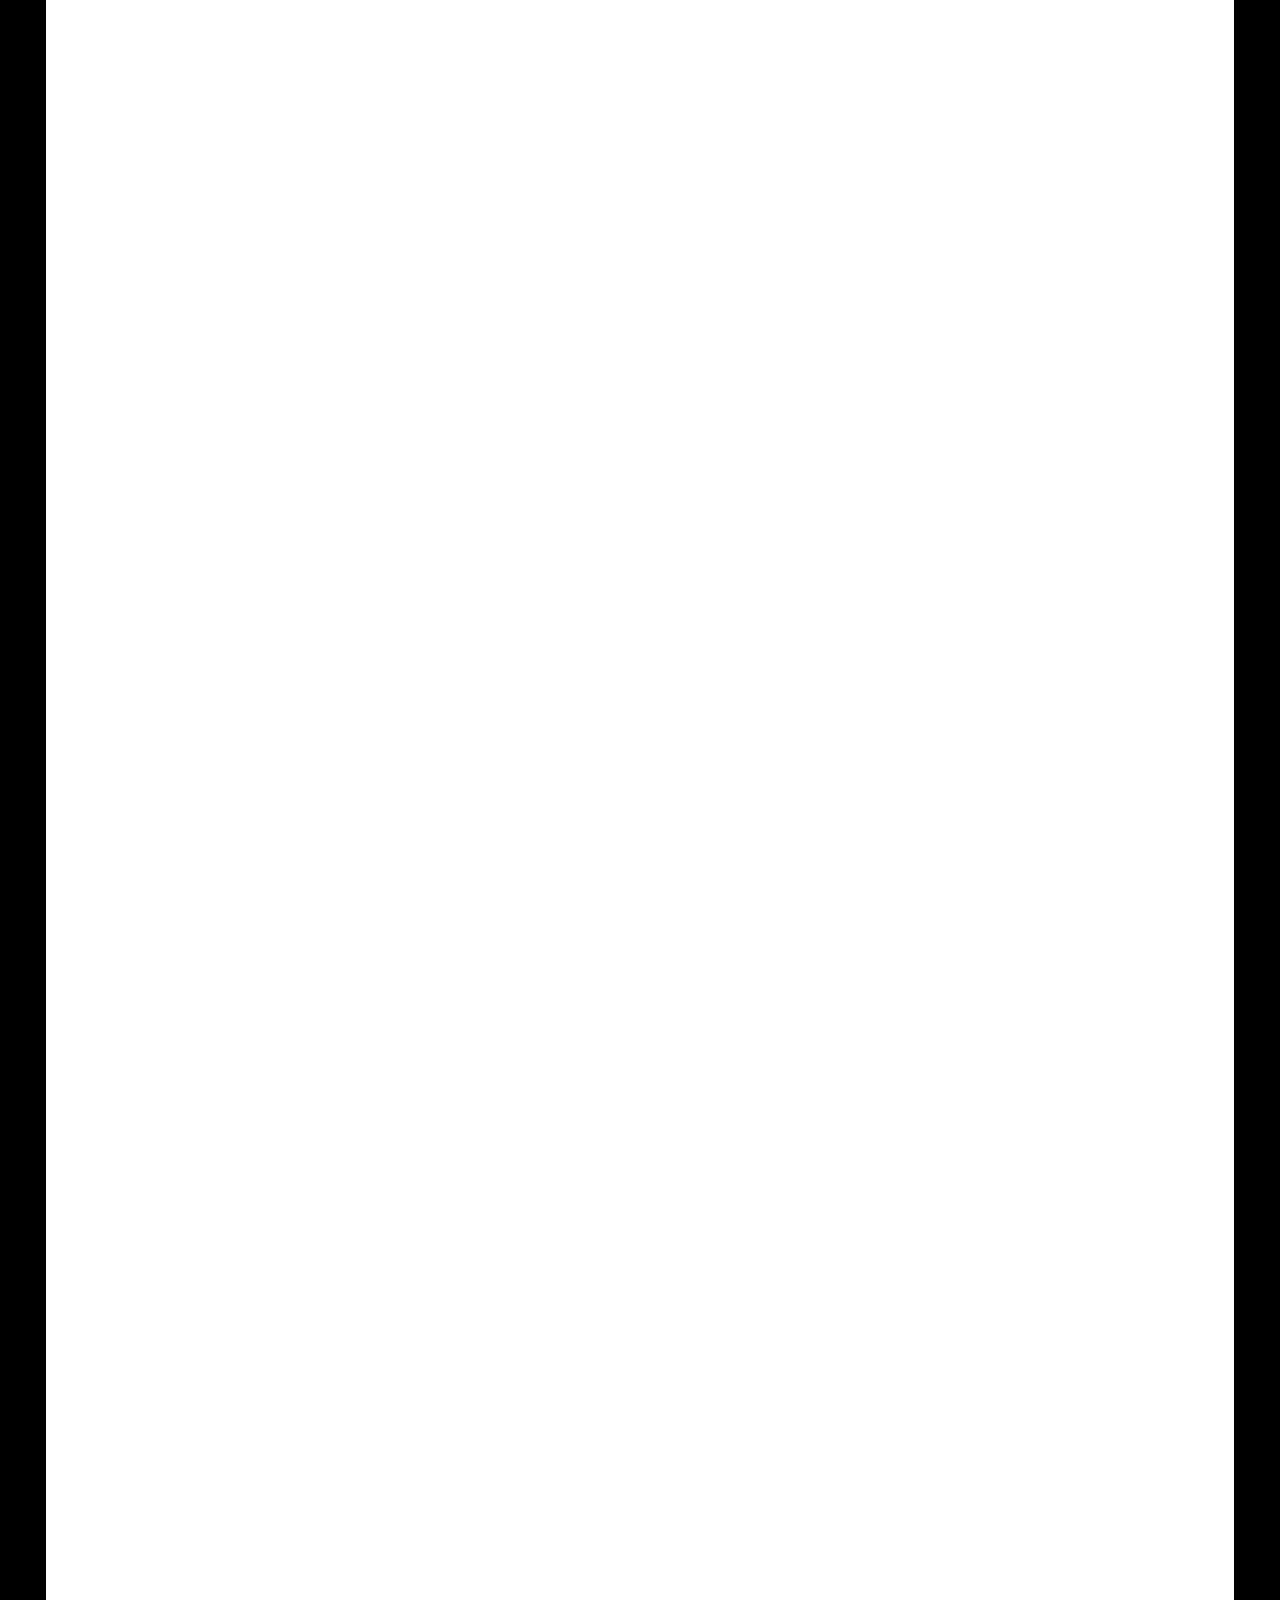
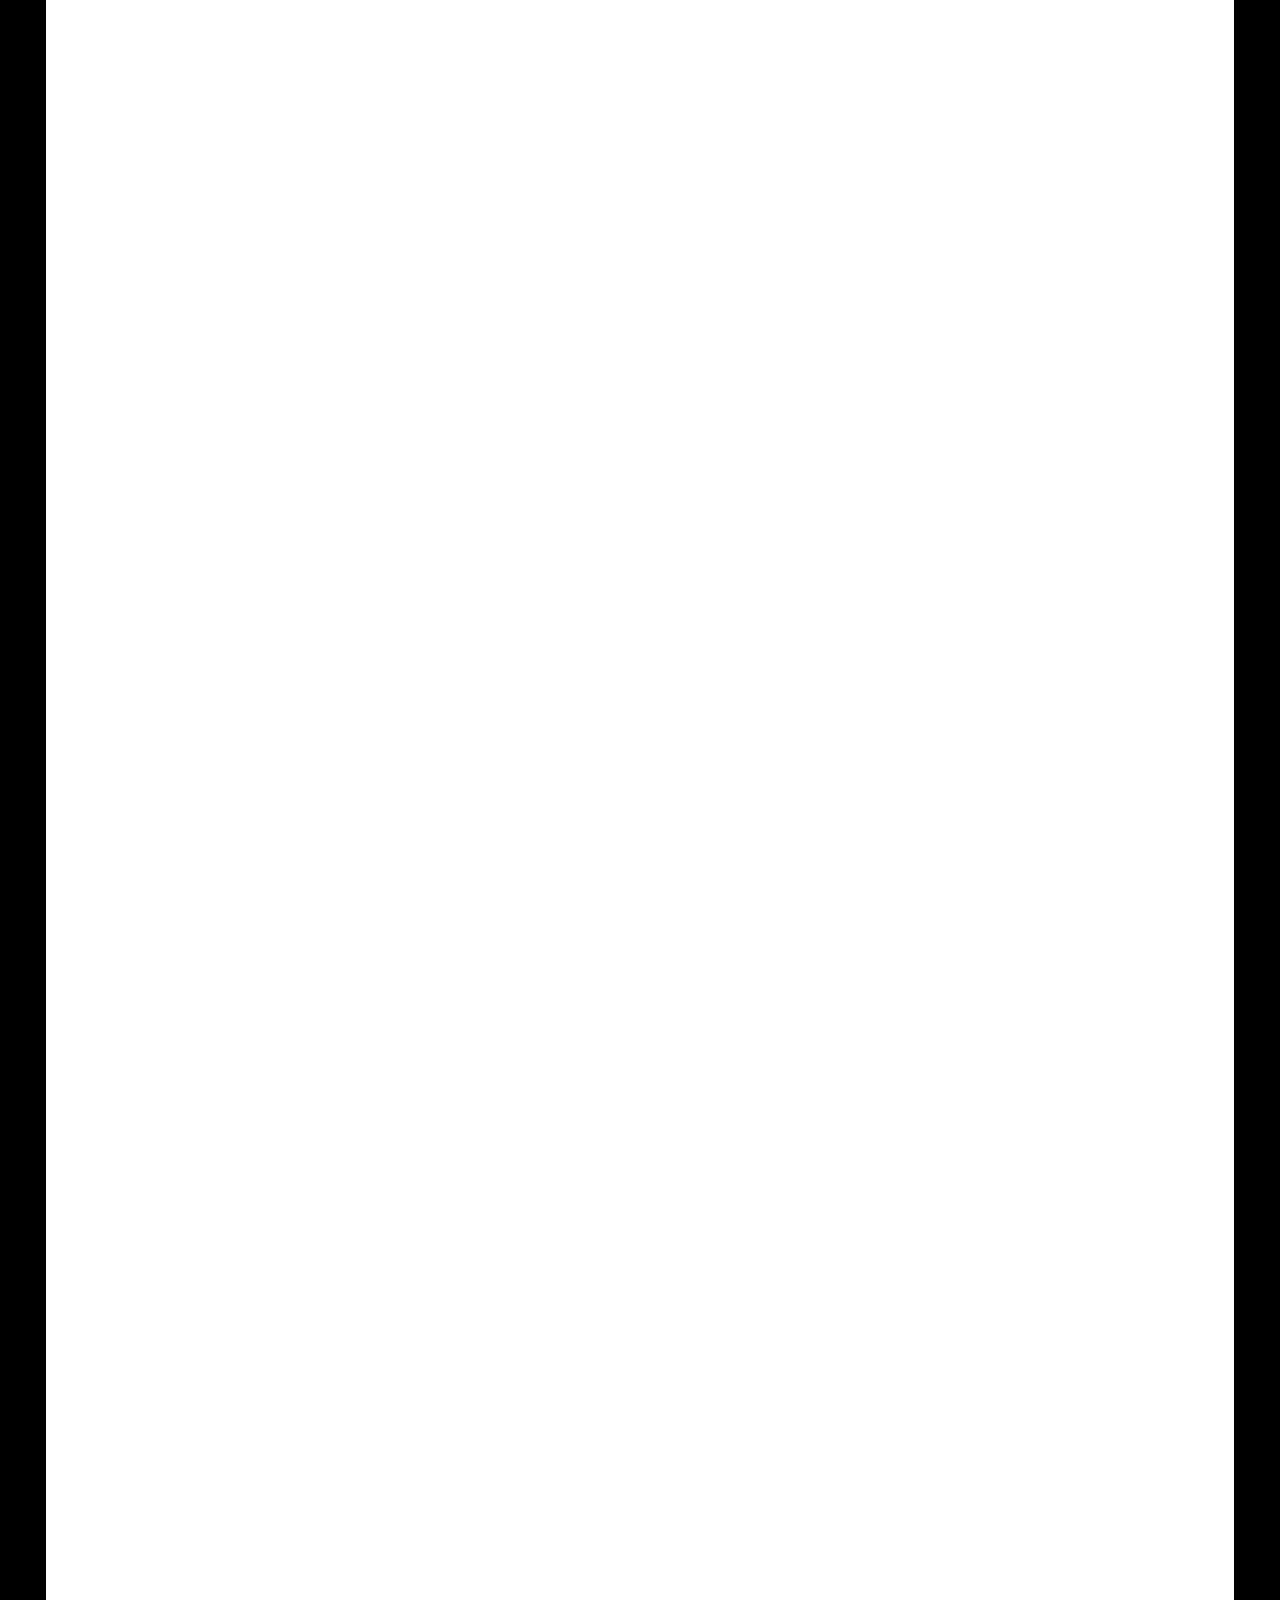
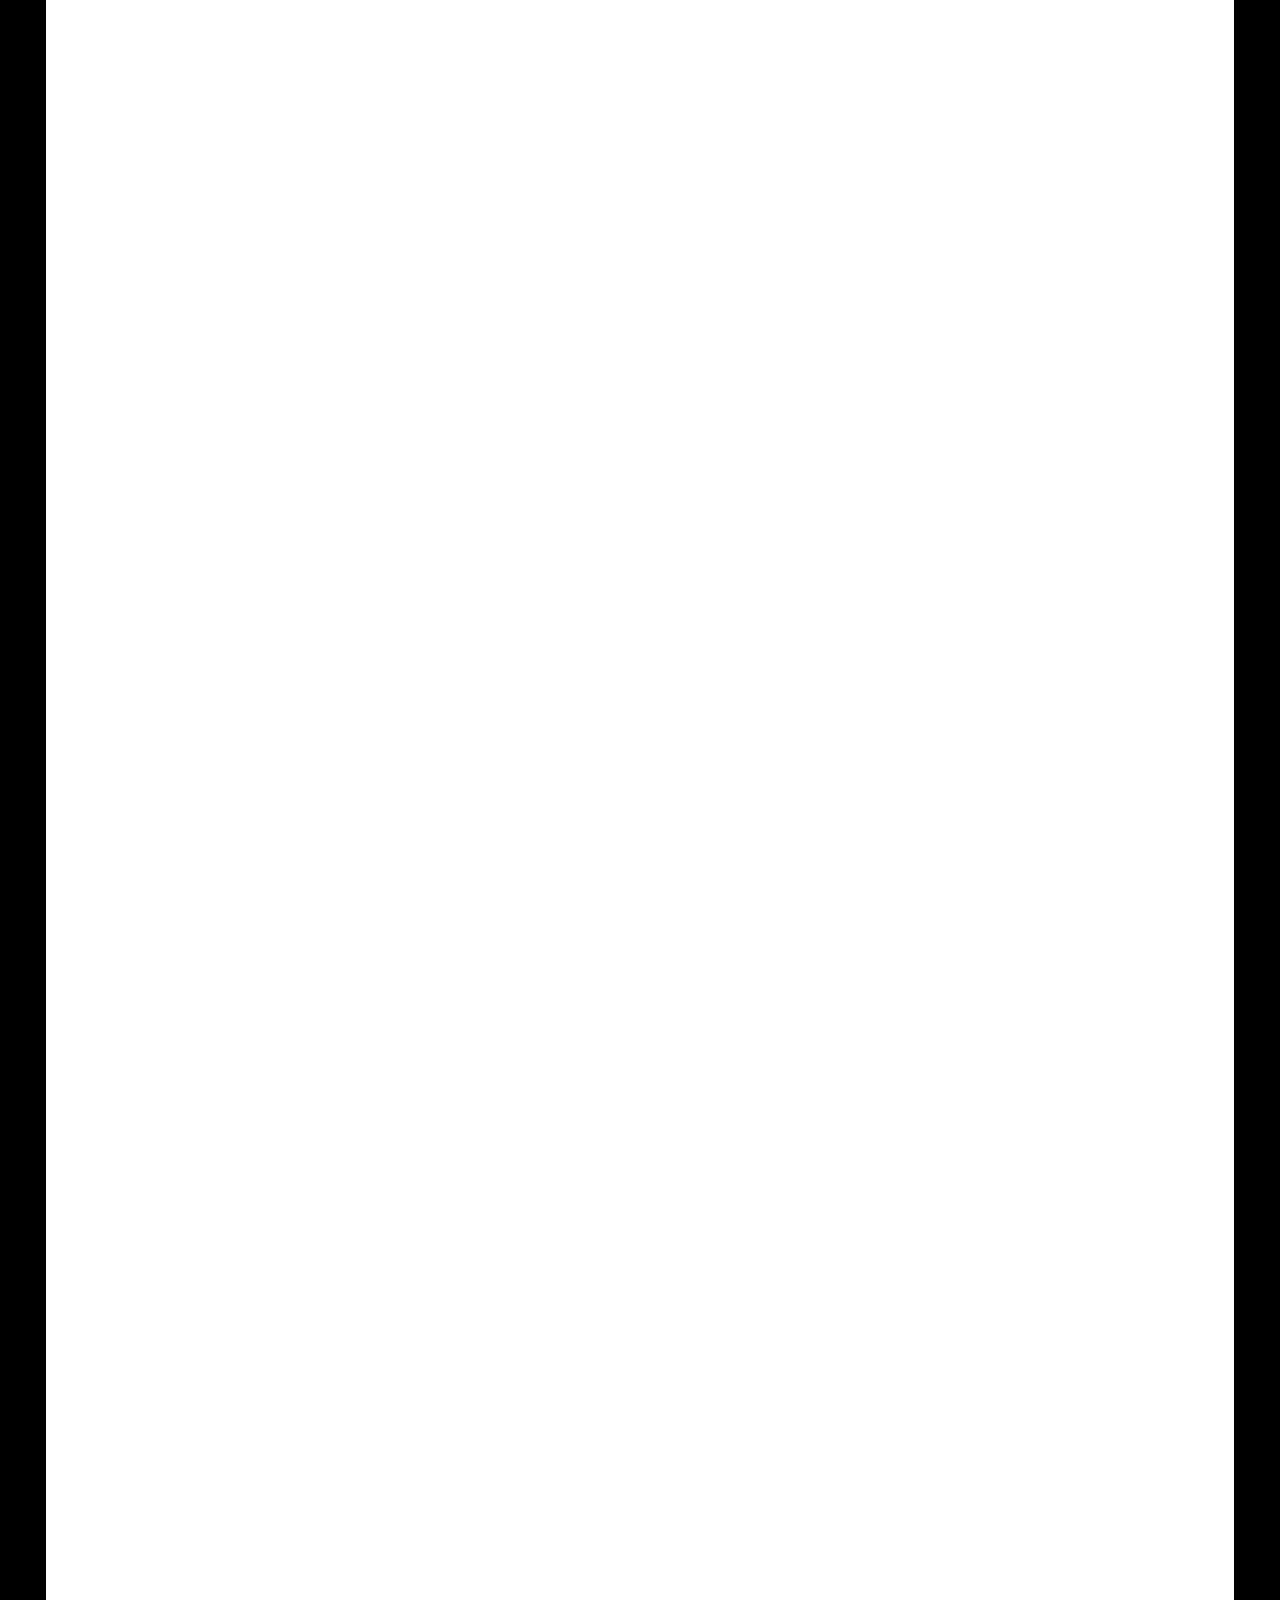
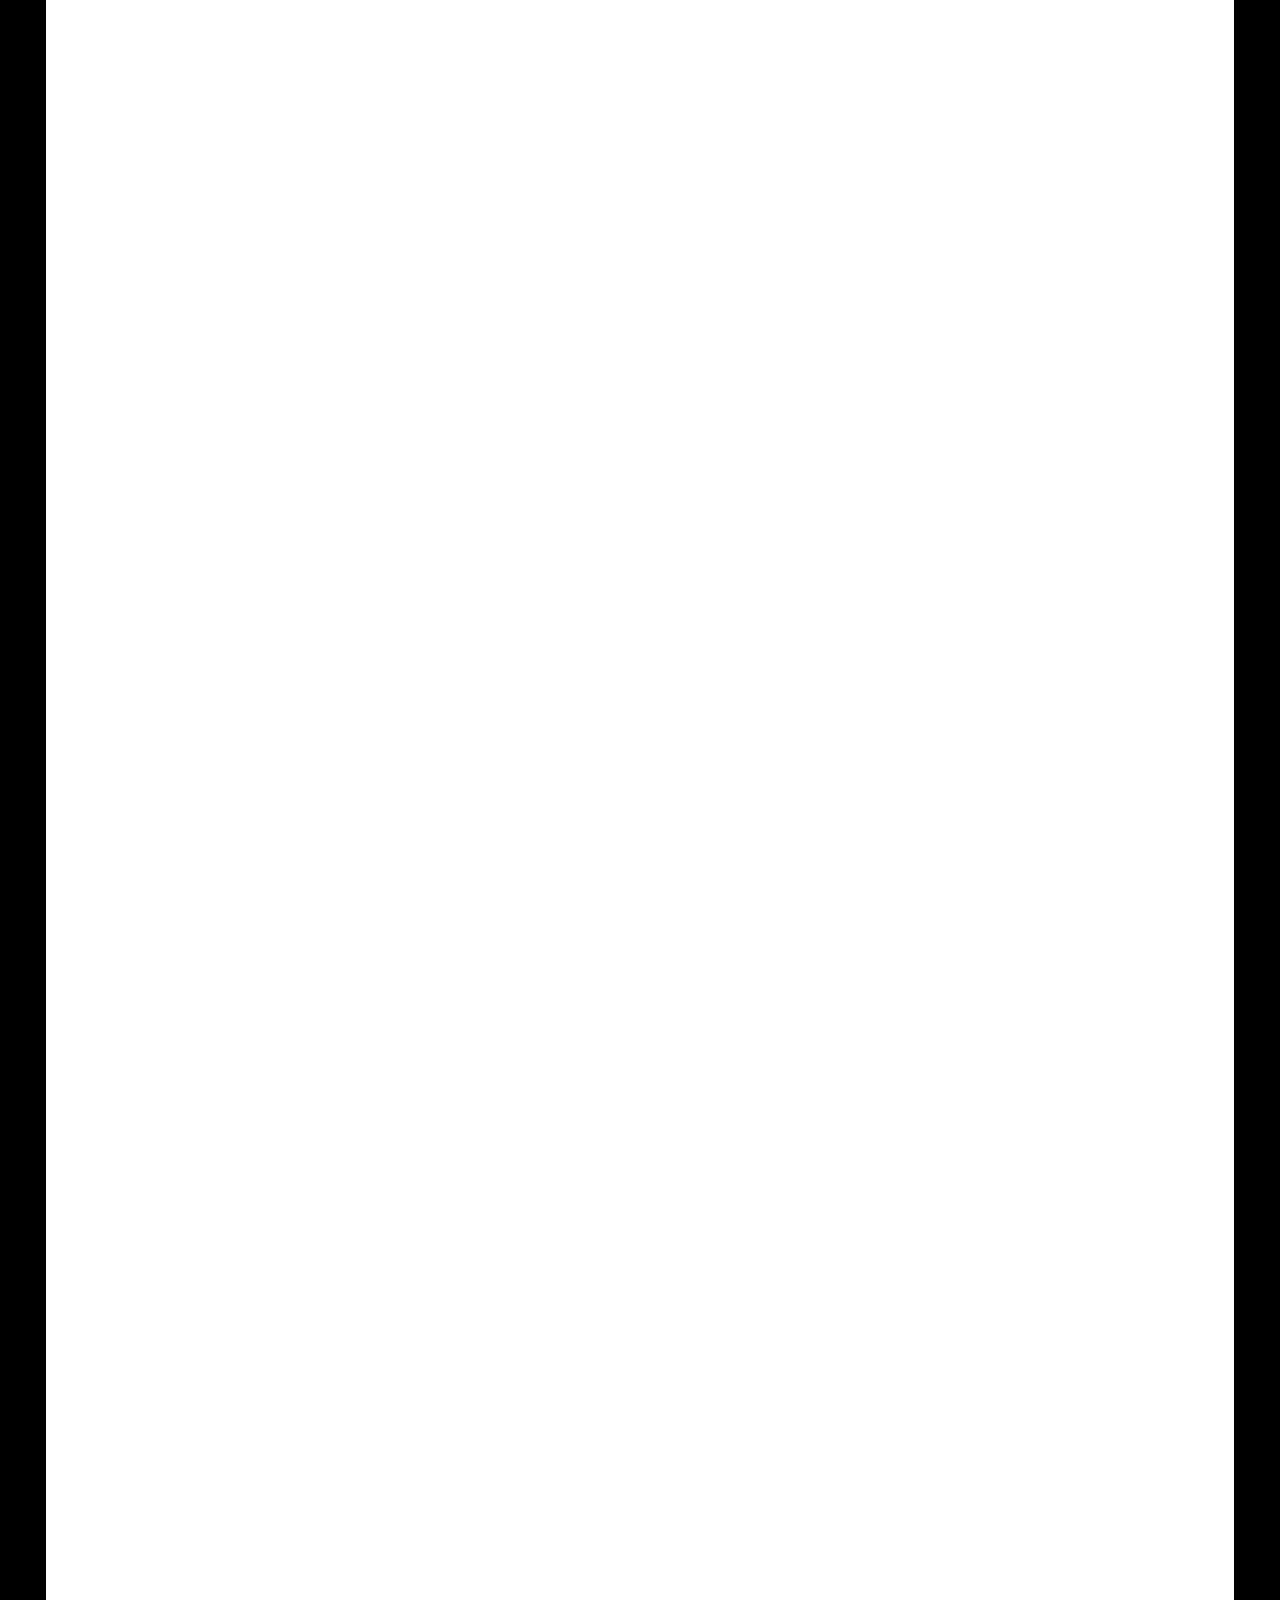
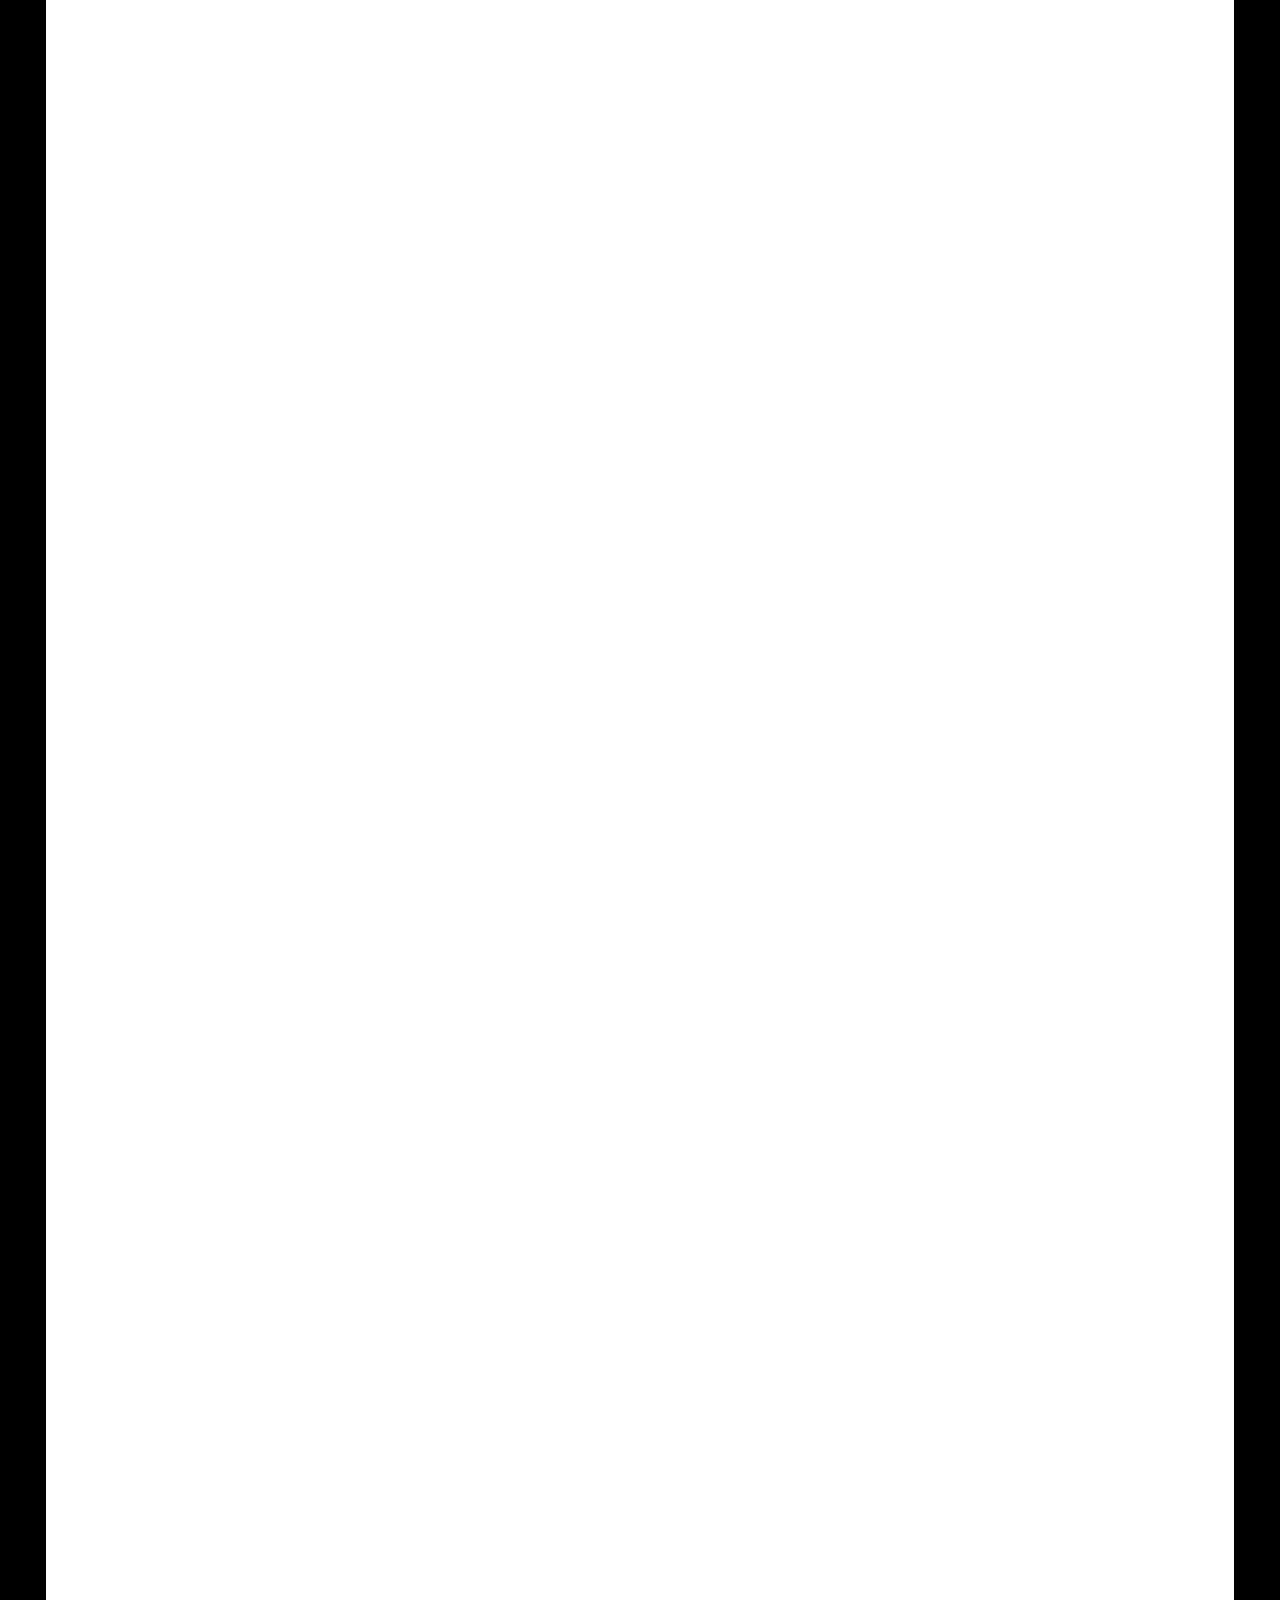
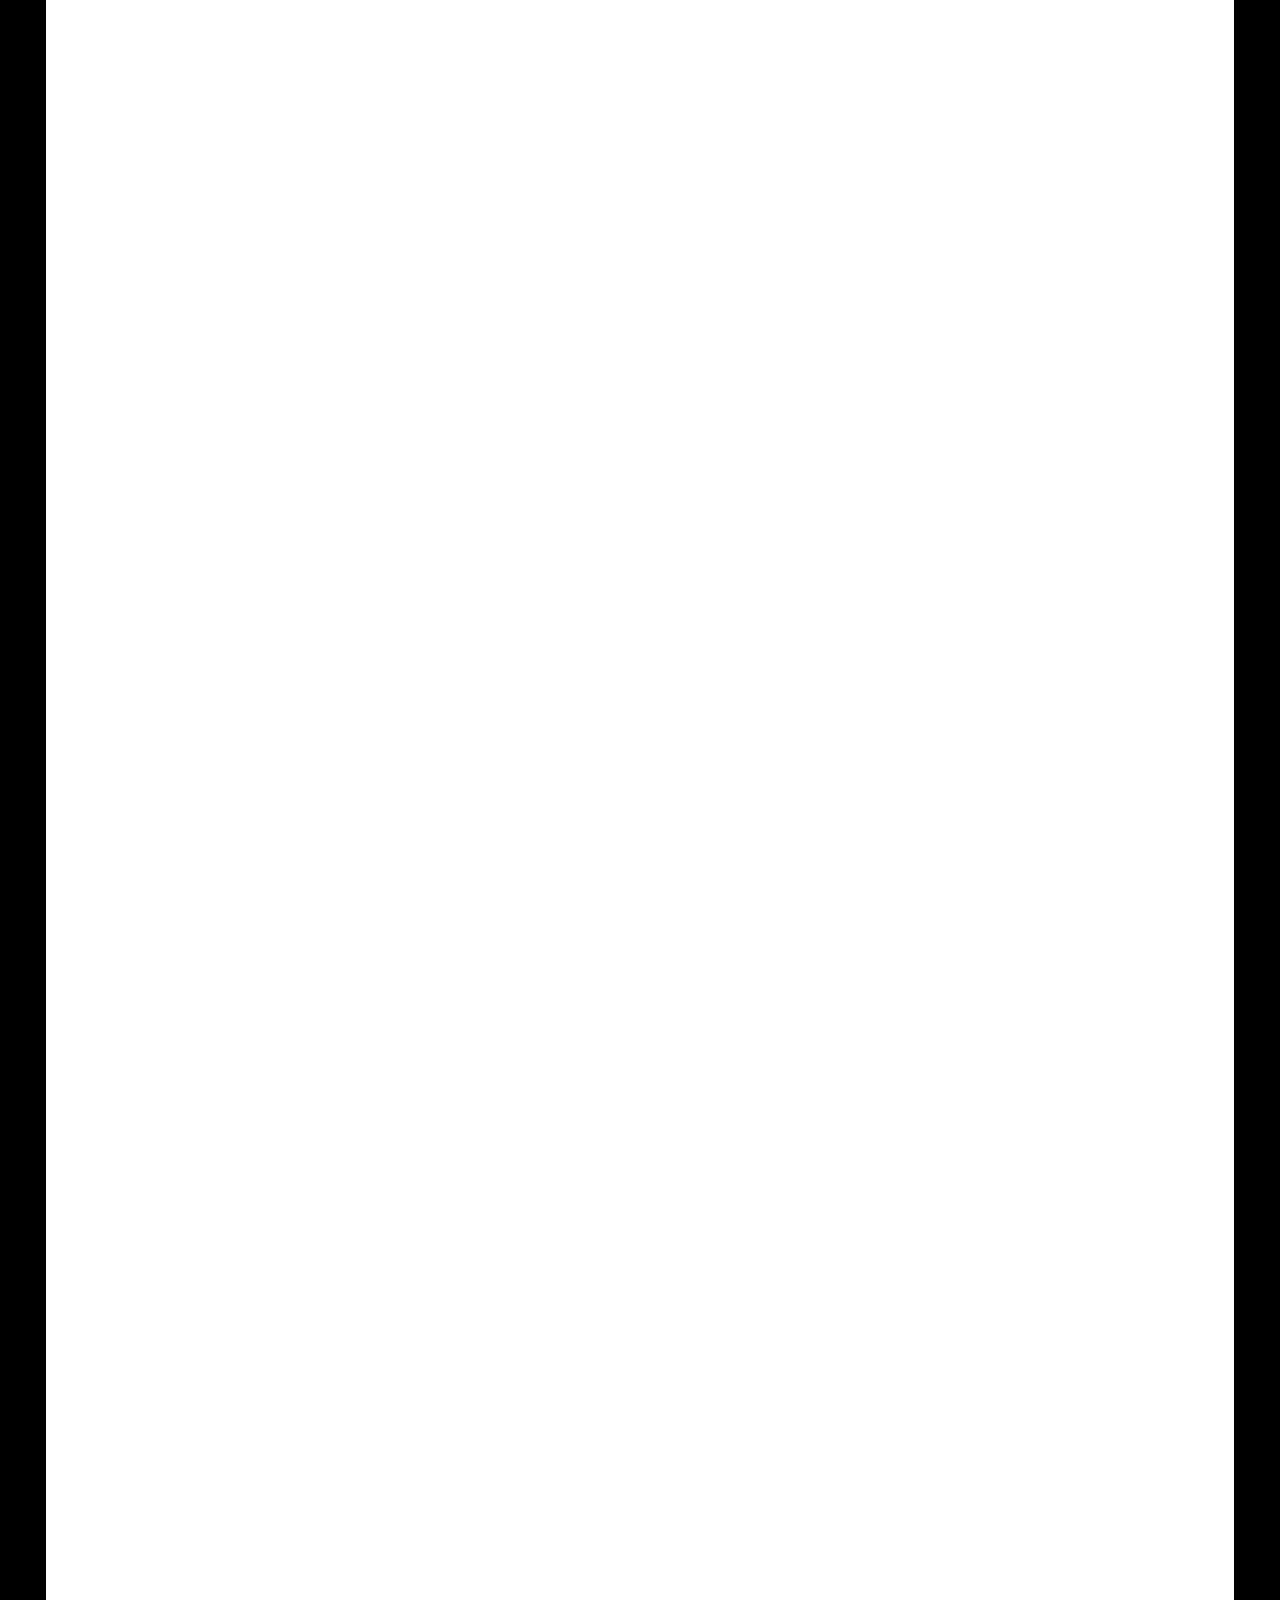
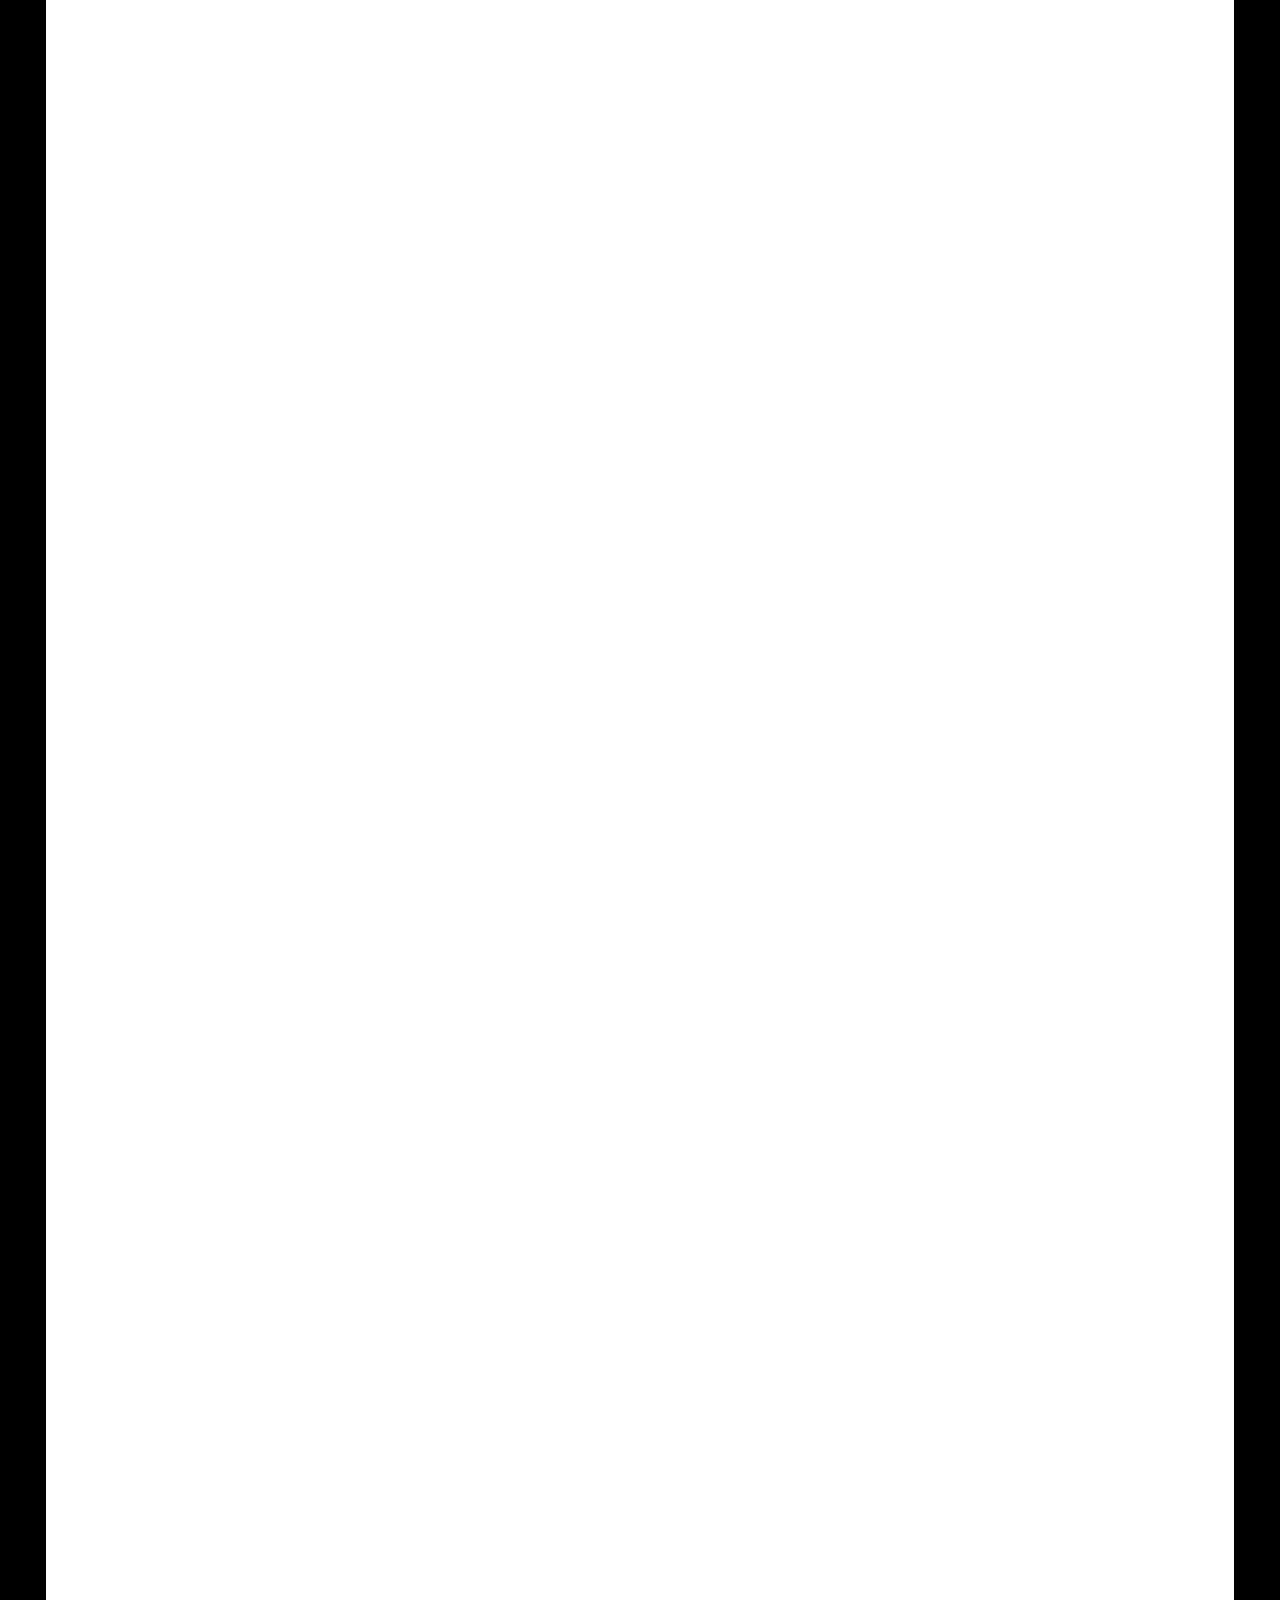
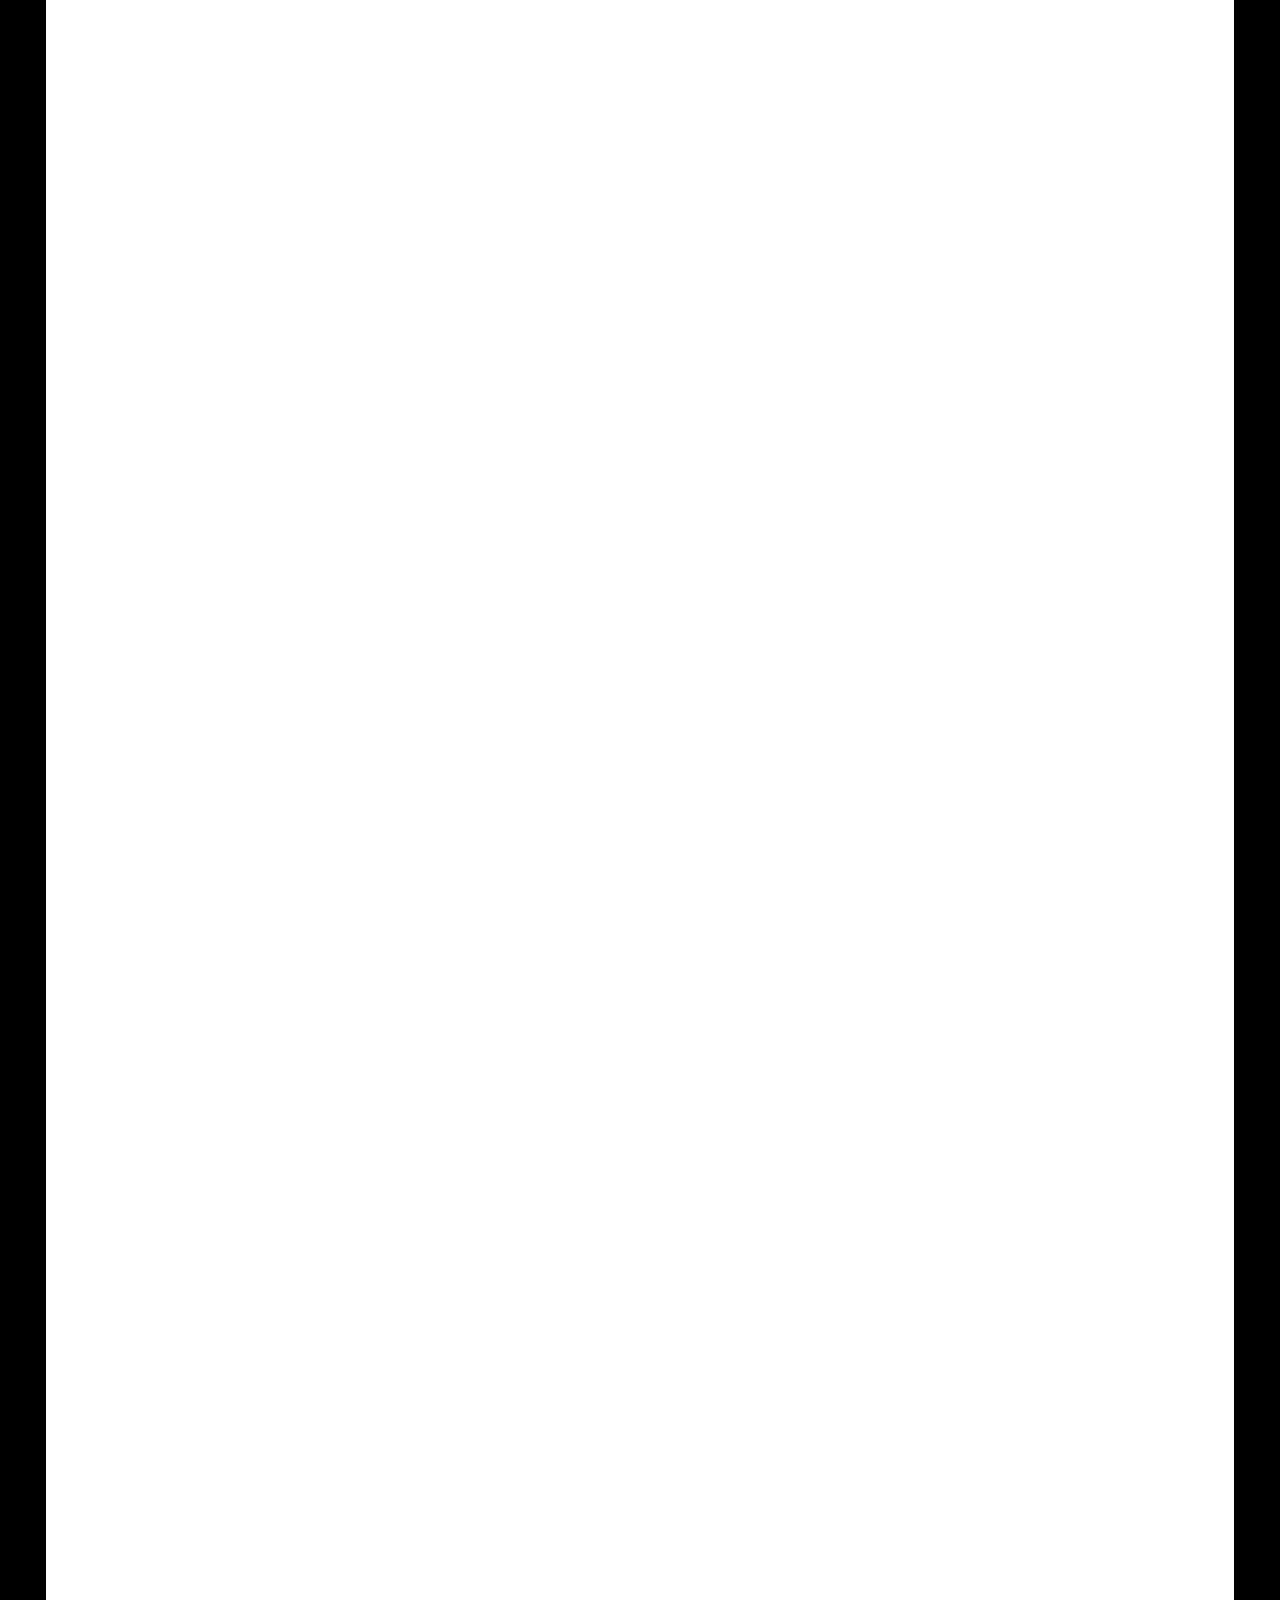
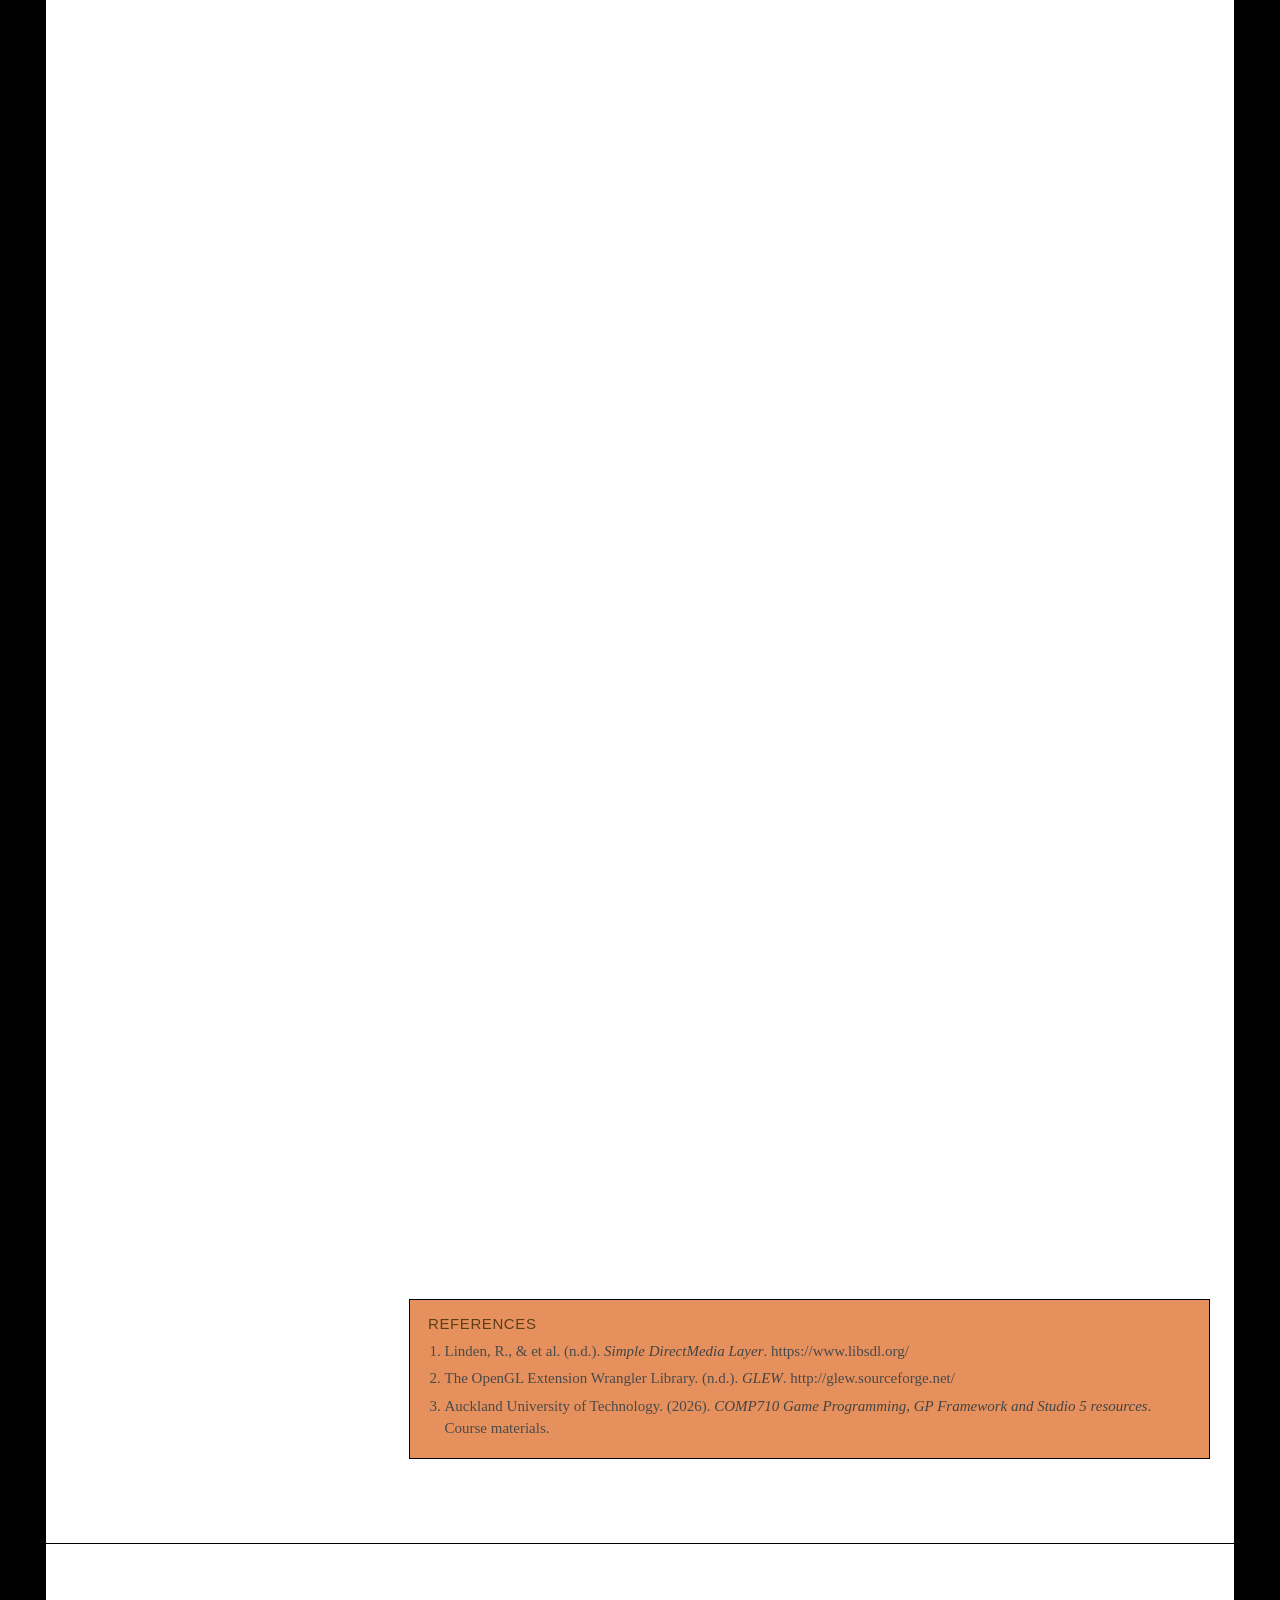
==== commit 9a653100: "Update portfolio copy and perception card layout." ====
--- a/index.html
+++ b/index.html
@@ -3,7 +3,7 @@
 <head>
   <meta charset="UTF-8">
   <meta name="viewport" content="width=device-width, initial-scale=1.0">
-  <meta name="description" content="Bardia Khalifeh, COMP710 game programming portfolio. Boxu stealth game, C++/SDL2/OpenGL engine work, and technical artefacts.">
+  <meta name="description" content="Bardia Khalifeh — COMP710 game programming portfolio. Boxu stealth game, C++/SDL2/OpenGL engine work, and technical artefacts.">
   <title>Bardia Khalifeh | Game Programmer Portfolio</title>
   <link rel="stylesheet" href="css/tokens.css">
   <link rel="stylesheet" href="css/components.css?v=3">
@@ -71,8 +71,7 @@
           <!-- HOME -->
           <section class="section-block" id="home" aria-labelledby="home-heading">
             <h1 class="display-title" id="home-heading">Bardia Khalifeh</h1>
-            <p class="lede">Game programmer specialising in C++ engine systems, stealth AI, collision, and real-time shaders, demonstrated through <strong>Boxu</strong>, a top-down stealth prototype developed across COMP710 (April–May 2026).</p>
-            <p class="lede">Sneak past the enemy. Collect the keycard. Reach extraction without being caught.</p>
+            <p class="lede">Main languages: <strong>Java</strong>, <strong>C++</strong>, and <strong>C</strong>. Work here includes stealth AI, collision, and real-time shaders, shown through <strong>Boxu</strong>, a top-down stealth prototype from April–May 2026.</p>
             <a class="btn btn--primary" href="#boxu">View Boxu</a>
             <a class="btn btn--secondary" href="https://github.com/AMGKompressor/Boxu" target="_blank" rel="noopener noreferrer">GitHub Repository</a>
 
@@ -82,8 +81,8 @@
               <div class="ribbon-card__body ribbon-card__body--salmon hero-with-photo">
                 <div>
                   <p class="field-label">Purpose</p>
-                  <p>Boxu is a 2D top-down stealth strategy game focused on planning, observation, and precision. The player infiltrates a guarded area, completes an objective, and reaches extraction without being detected, all while stuck in a box that restricts their vision.</p>
-                  <p>Unlike action stealth games, Boxu removes combat entirely: every mistake matters, and detection results in failure. The player wins if the objective is complete and extraction is reached without capture; the player loses if caught.</p>
+                  <p>Top-down stealth: grab the keycard, reach the exit, do not get caught. You can only see where you aim the mouse.</p>
+                  <p>No combat. One mistake and the run is over.</p>
                 </div>
                 <figure class="hero-photo-notch">
                   <img src="assets/images/boxuSplash4.jpg" alt="Boxu splash screen artwork" width="140" height="auto">
@@ -91,14 +90,14 @@
               </div>
             </article>
 
-            <h2 class="section-eyebrow section-eyebrow--olive" id="engine-diagrams-heading">Core Engine Systems</h2>
-            <p class="lede">Simple animated diagrams below show how the main systems fit together: enemy AI, sneaking, and mission goals. More detailed demos are in <a class="text-link" href="#demos">Tech Demos</a>.</p>
+            <h2 class="section-eyebrow section-eyebrow--periwinkle" id="engine-diagrams-heading">Core Engine Systems</h2>
+            <p class="lede">Quick diagrams for enemy AI, hearing/vision, and the mission loop. Deeper demos are in <a class="text-link" href="#demos">Tech Demos</a>.</p>
 
             <div class="engine-diagram-grid">
               <article class="ribbon-card engine-diagram-card engine-diagram-card--fsm" data-animate="card" aria-labelledby="fsm-diagram-title">
                 <h3 class="ribbon-card__title" id="fsm-diagram-title">Enemy AI state machine</h3>
                 <div class="ribbon-card__body ribbon-card__body--peach">
-                  <p class="diagram-caption"><strong>Purpose:</strong> Show how the Enemy AI state machine works: Dormant until woken by sound or sight, then Investigate, Chase, or Search.</p>
+                  <p class="diagram-caption"><strong>Purpose:</strong> Enemy starts asleep, then investigates noise, chases if he sees you, or searches if you hide.</p>
                   <div class="engine-diagram engine-diagram--fsm" id="diagram-fsm" role="img" aria-label="Animated diagram of Enemy AI states: Dormant, Investigate, Chase, Search">
                     <svg class="engine-diagram__svg" viewBox="38 16 344 120" xmlns="http://www.w3.org/2000/svg" aria-hidden="true">
                       <defs>
@@ -147,7 +146,12 @@
               <article class="ribbon-card engine-diagram-card" data-animate="card" aria-labelledby="perception-diagram-title">
                 <h3 class="ribbon-card__title" id="perception-diagram-title">Stealth Perception Stack</h3>
                 <div class="ribbon-card__body ribbon-card__body--periwinkle">
-                  <p class="diagram-caption"><strong>Purpose:</strong> Stealth depends on what Enemy can see and hear. The green wedge is his line of sight. If Suneku steps into it with nothing blocking the view, Enemy chases. The yellow ring is Enemy’s hearing radius: if Suneku makes noise inside that area, Enemy is woken and sent to investigate.</p>
+                  <p class="field-label">Purpose</p>
+                  <ul class="diagram-legend">
+                    <li><strong>Green wedge</strong> shows where Enemy is looking. Step in and he may chase.</li>
+                    <li><strong>Yellow ring</strong> is Enemy’s hearing radius. Noise inside it triggers investigate.</li>
+                    <li><strong>Red pulse</strong> is noise from Suneku (footsteps, sprinting, hitting a wall)</li>
+                  </ul>
                   <div class="engine-diagram engine-diagram--tall" id="diagram-perception" role="img" aria-label="Top-down diagram: Suneku approaches Enemy, emits a noise pulse within hearing range, Enemy turns to investigate, Suneku retreats, loop repeats">
                     <svg class="engine-diagram__svg" viewBox="0 0 220 220" xmlns="http://www.w3.org/2000/svg" aria-hidden="true">
                       <rect x="0" y="0" width="220" height="220" fill="#111" stroke="#000" stroke-width="2"/>
@@ -166,11 +170,6 @@
                       </g>
                     </svg>
                   </div>
-                  <ul class="diagram-legend">
-                    <li><strong>Green wedge</strong> shows where Enemy is looking. Step in and he may chase.</li>
-                    <li><strong>Yellow ring</strong> is Enemy’s hearing radius. Noise inside it triggers investigate.</li>
-                    <li><strong>Red pulse</strong> is noise from Suneku (footsteps, sprinting, hitting a wall)</li>
-                  </ul>
                 </div>
               </article>
             </div>
@@ -187,20 +186,19 @@
               <h3 class="ribbon-card__title">Boxu v0.5 Alpha (stealth game)</h3>
               <div class="ribbon-card__body ribbon-card__body--salmon">
                 <p class="field-label">Purpose</p>
-                <p>Individual Game Project for COMP710: a top-down stealth game where the player (Suneku) collects a keycard, reaches the south extraction zone, and avoids capture by Enemy.</p>
+                <p>COMP710 individual game: sneak in, get the keycard, reach the south exit.</p>
 
                 <p class="field-label">Challenge</p>
-                <p>Integrating movement, mouse-aim facing, collision, vision masking, noise propagation, and enemy AI into one coherent play loop on the course GP Framework.</p>
+                <p>Wire up movement, mouse aim, walls, vision shader, footstep noise, and enemy AI in one loop.</p>
 
                 <p class="field-label">Approach</p>
-                <p>Built incrementally from the Apr 13 GP framework import through tagged alpha milestones on GitHub: v0.1 (hitbox + vision), mission loop (Apr 15), v0.2 AI and audio (Apr 27–29), then v0.5 Gold polish (May 11).</p>
+                <p>Built in weekly milestones on GitHub from the course framework import through v0.5 alpha.</p>
 
                 <p class="field-label">Result</p>
-                <p>Playable vertical slice with win/lose states, HUD objectives, splash intro, footstep audio, and debug overlays for hitbox and hearing radius (H key).</p>
+                <p>Playable slice with win/lose, HUD, sound, and debug overlays (press H).</p>
 
                 <p class="field-label">Reflection</p>
-                <p>Boxu never fully matched the scope I pitched in the GDD. COMP710 time pressure, a monolithic <code>game.cpp</code> that was hard to extend, and recurring technical issues like enemy chase ignoring walls, vision cone edge cases, and audio and shader path bugs, so I shipped a strong vertical slice rather than the full stealth experience I had in mind.</p>
-                <p>That ceiling turned out to be useful. The systems that did work (mouse-aim vision, noise propagation, mission loop, OBB collision) became the foundation for <a class="text-link" href="#team-project">cardBoardEngine</a>, where the group project could go further: modular layout, BFS pathfinding, minimap, multiple enemy types, and a Windows hand-in build. Boxu on this portfolio is the individual proof-of-concept; the engine repo is where the idea was actually pushed.</p>
+                <p>I ran out of time for everything in the GDD, but the core systems worked. Those systems later became <a class="text-link" href="#team-project">cardBoardEngine</a> for the group game.</p>
 
                 <div class="gallery" role="list">
                   <button type="button" class="gallery__item" aria-label="Enlarge splash screen">
@@ -234,7 +232,7 @@
                     <a class="sticker sticker--promo-play" href="https://github.com/AMGKompressor/Boxu" target="_blank" rel="noopener noreferrer">Play Boxu · macOS</a>
                     <span class="sticker sticker--promo-windows">Coming soon to Windows in 2127!</span>
                   </div>
-                  <p class="play-promo__text">Open-source stealth alpha. Build from GitHub and run on Mac in a few minutes. Screenshots and demos above show the experience on any device.</p>
+                  <p class="play-promo__text">Open-source on GitHub. Build on Mac in a few minutes, or browse screenshots and demos here.</p>
                   <a class="sticker" href="https://github.com/AMGKompressor/Boxu" target="_blank" rel="noopener noreferrer">Get source on GitHub</a>
                   <details class="site-disclosure play-promo__steps">
                     <summary class="site-disclosure__summary">Build &amp; run on macOS</summary>
@@ -262,7 +260,7 @@
             <article class="ribbon-card engine-diagram-card engine-diagram-card--mission" data-animate="card" aria-labelledby="mission-diagram-title">
               <h3 class="ribbon-card__title" id="mission-diagram-title">Mission loop state flow</h3>
               <div class="ribbon-card__body ribbon-card__body--lime">
-                <p class="diagram-caption"><strong>Purpose:</strong> One run of Boxu: find the keycard, reach the south exit, and avoid capture. The diagram loops through win, lose, and restart.</p>
+                <p class="diagram-caption"><strong>Purpose:</strong> Pick up keycard, reach exit, or get caught. Press R to restart.</p>
                 <div class="engine-diagram engine-diagram--mission" id="diagram-mission" role="img" aria-label="Animated mission flow: Playing, keycard pickup, extraction win, or caught and lost">
                   <svg class="engine-diagram__svg" viewBox="4 10 516 132" xmlns="http://www.w3.org/2000/svg" aria-hidden="true">
                     <defs>
@@ -422,7 +420,7 @@
           <!-- TECH DEMOS -->
           <section class="section-block" id="demos" aria-labelledby="demos-heading">
             <h2 class="section-eyebrow section-eyebrow--olive" id="demos-heading">Tech Demos</h2>
-            <p class="lede">Closer looks at individual programming problems from Boxu. Each card explains <strong>what the system does</strong>, <strong>what was hard</strong>, and <strong>how it was solved</strong>, using the same structure across this portfolio for COMP710. The first demo is interactive: move your mouse over it to try it yourself.</p>
+            <p class="lede">Small breakdowns of the trickier Boxu systems. Move your mouse on the first demo to try the vision cone.</p>
             <div class="demo-strip">
               <article class="ribbon-card" data-animate="card">
                 <span class="sticker sticker--new sticker--interactive" aria-hidden="true">Interactive Demo!, Try yourself!</span>
@@ -617,7 +615,7 @@
                 </div>
                 <p style="margin-top:12px;font-size:12px;">Dates and titles match the <a class="text-link" href="assets/docs/GHL–23196422.txt" download>GitHub commit log (GHL)</a> in this portfolio (10 commits, Apr 13–May 11 2026).</p>
                 <p style="margin-top:8px;font-size:13px;"><strong>Network communication:</strong> not in scope for Boxu v0.5; documented here for completeness.</p>
-                <p style="font-size:13px;"><strong>Group game:</strong> see <a class="text-link" href="#team-project">Group Game Project</a> for <strong>cardBoardEngine</strong>: modular layout, BFS pathfinding, minimap HUD, flashlight systems, and Windows + macOS builds (<code>betaVersionV2-windows</code> branch).</p>
+                <p style="font-size:13px;"><strong>Group game:</strong> see <a class="text-link" href="#team-project">Group Game Project</a> for <strong>cardBoardEngine</strong> (pathfinding, minimap, flashlight, Mac/Windows builds).</p>
               </div>
             </article>
 
@@ -677,7 +675,7 @@
           <!-- TEAM GAME PROJECT -->
           <section class="section-block" id="team-project" aria-labelledby="team-heading">
             <h2 class="section-eyebrow section-eyebrow--steel" id="team-heading">Group Game Project</h2>
-            <p class="lede">COMP710 group deliverable. The full game runs on <strong>cardBoardEngine</strong>, the shared C++ codebase I built so the group could develop and hand in on Mac and Windows.</p>
+            <p class="lede">COMP710 group game. It runs on <strong>cardBoardEngine</strong>, the C++ engine I split out from Boxu for Mac and Windows builds.</p>
             <article class="ribbon-card" data-animate="card">
               <h3 class="ribbon-card__title">cardBoardEngine</h3>
               <div class="ribbon-card__body ribbon-card__body--steel">
@@ -688,33 +686,27 @@
                 </figure>
 
                 <p class="field-label">Purpose</p>
-                <p>Boxu proved the core stealth ideas but could not grow into everything I wanted within the individual project timeline. Refactoring those working systems into a standalone engine let the group game inherit the vision mask, collision, and footstep logic, then pathfinding, minimap, and full multi-enemy gameplay on top.</p>
-                <p>Evolve Boxu’s monolithic layout into a lighter, modular engine: clear modules, tunable <code>PlayerConfig</code>, and builds anyone on the project can run on <strong>macOS</strong> and <strong>Windows</strong> for submission.</p>
+                <p>Turn Boxu’s working code into a modular engine the group game could grow on.</p>
                 <p class="field-label">Challenge</p>
-                <p>Boxu <code>game.cpp</code> had grown hard to navigate; parallel edits on player, map, and rendering were risky. The group game also needed a documented Windows path (Visual Studio 2022, Win32, runtime DLLs beside the executable).</p>
+                <p>One huge <code>game.cpp</code> was hard to share, and we needed reliable Mac and Windows builds.</p>
                 <p class="field-label">Approach</p>
-                <p>Split shared systems into <code>framework/</code>, <code>src/Player/</code>, <code>src/Map/</code>, and a thin <code>CardBoardApp</code> loop. CMake produces two targets from the same tree:</p>
+                <p>Split code into <code>framework/</code>, <code>Player/</code>, <code>Map/</code>, and a small app loop. Two builds: <code>cardboard</code> (demo) and <code>tgp</code> (full game).</p>
+                <p class="field-label">Result</p>
+                <p>Reusable movement, collision, vision, and audio modules, plus enemies, batteries, and map tuning in <code>tgp</code>.</p>
+                <p class="field-label"><code>betaVersionV2-windows</code></p>
+                <p>Latest branch adds:</p>
                 <ul>
-                  <li><strong><code>cardboard</code></strong>, slimmer modular engine demo (<code>CARDBOARD_BUILD_FULL_GAME=OFF</code>)</li>
-                  <li><strong><code>tgp</code></strong>, full game target: <code>SceneCardBoard</code>, <code>EnemyManager</code>, <code>NavGrid</code>, battery pickups, ImGui UI, optional Xbox controller input</li>
+                  <li><strong>Pathfinding:</strong> grid + BFS so enemies go around walls (debug with H)</li>
+                  <li><strong>Minimap:</strong> corner map with nearby enemy dots</li>
+                  <li><strong>Polish:</strong> flashlight stun, batteries, ImGui tuning</li>
                 </ul>
-                <p>Shaders and textures copy next to the executable on post-build; Mac can use Homebrew or <code>lib/</code>; Windows links the x86 libraries from <code>lib/</code>.</p>
-                <p class="field-label">Result</p>
-                <p>Movement, sprint, OBB collision, footstep noise pulses, and <code>vision_mask</code> lighting live in dedicated modules. The <code>tgp</code> build adds enemy types (Spirit, Hidden, Revenant), battery pickups, health damage, spawn zones, and map tuning via <code>BasicMapLayout</code>.</p>
-                <p class="field-label"><code>betaVersionV2-windows</code>, latest shipping build</p>
-                <p>Checked out from GitHub (Jun 2026). On top of the full <code>tgp</code> game loop, this branch adds:</p>
+                <p class="field-label">Flashlight</p>
+                <p>Built on Boxu’s shaders:</p>
                 <ul>
-                  <li><strong><code>NavGrid</code> + BFS pathfinding</strong> divides the level into 48 px walkable cells from the same wall geometry as player collision. A breadth-first search builds waypoint paths so enemies chase and relocate around obstacles instead of cutting through walls. Hidden enemies pick a new walkable cell after flashlight stun. Press <strong>H</strong> to draw green walkable nodes in view (debug overlay).</li>
-                  <li><strong>Minimap HUD</strong>, a top-right corner panel shows the whole map scaled down: wall lines from <code>Map</code> wire segments, your blip, and enemy dots only inside a tunable reveal radius (radar-style, default ~520 px). Tuning lives in <code>MinimapConfig.h</code>; ImGui (<code>`</code> key) adjusts reveal radius at runtime.</li>
-                  <li><strong>Full-game polish</strong>: vision mask respects walls, stun flee/respawn, item batteries, ImGui debug UI, and documented Windows/Mac CMake for hand-in.</li>
-                </ul>
-                <p class="field-label">Flashlight and vision</p>
-                <p>Reused Boxu’s GLSL pair, then extended it for <code>tgp</code> (<code>Player_1</code> / <code>PlayerConfig</code>):</p>
-                <ul>
-                  <li><strong>Ambient radius</strong>, 72 px lit bubble around the player</li>
-                  <li><strong>LMB</strong> toggles flashlight. Charge drains while on and recharges when off.</li>
-                  <li><strong>Batteries</strong> are world pickups that restore charge to 100%</li>
-                  <li><strong>Space (held)</strong> widens the stun cone. Enemies flee or respawn via <code>NavGrid</code> when caught in the beam.</li>
+                  <li>Small lit bubble around the player</li>
+                  <li>LMB flashlight with limited charge</li>
+                  <li>Batteries refill charge</li>
+                  <li>Space stun cone on enemies</li>
                 </ul>
                 <p class="field-label">Controls (<code>tgp</code> / <code>betaVersionV2-windows</code>)</p>
                 <p style="font-size:13px;margin:0;">WASD move · Shift sprint · LMB flashlight · Space stun beam · H debug (hitbox, footstep rings, BFS walkable nodes) · <code>`</code> ImGui (minimap radius, batteries) · Esc quit</p>
@@ -749,7 +741,7 @@
                   </tbody>
                 </table>
                 <p class="field-label">Reflection</p>
-                <p>Splitting <code>cardboard</code> vs <code>tgp</code> let me keep a clean teaching demo while we iterated on enemies and level spawns in the full game. Boxu had shown what was possible; cardBoardEngine was where those ideas could breathe under a shared deadline. BFS on a coarse grid was enough for fair chase without a full nav-mesh; the minimap gave playtesters layout awareness without spoiling distant enemies.</p>
+                <p>Modules made parallel work easier. A simple grid pathfinder and minimap were enough for fair stealth without overbuilding.</p>
               </div>
             </article>
 
@@ -757,21 +749,21 @@
               <h3 class="ribbon-card__title">My programming contribution</h3>
               <div class="ribbon-card__body ribbon-card__body--periwinkle">
                 <p class="field-label">Purpose</p>
-                <p>Boxu was my individual game. It proved the stealth loop worked, but the code was stuck in a single large <code>game.cpp</code> and I ran out of time to add pathfinding, a proper minimap, and more enemy behaviour. I pulled the parts that already worked into <code>cardBoardEngine</code>, and the group game runs on that engine instead of starting again.</p>
-                <p>For a small personal or group project, rebuilding from scratch would mean spending weeks on collision, shaders, footstep audio, and Mac/Windows builds before you touch new ideas. cardBoardEngine already covers that foundation in separate modules, so you can tune gameplay in <code>PlayerConfig</code>, drop in new enemies, and let more than one programmer edit the repo without everything breaking. The group build added the systems Boxu never had room for. Below is what I implemented in code.</p>
+                <p>Boxu hit its limit in one big file. I moved the working parts into <code>cardBoardEngine</code> so the group game did not start from zero.</p>
+                <p>Reusing an engine saves time on collision, shaders, audio, and builds. You can focus on new gameplay instead.</p>
                 <p class="field-label">What I contributed</p>
                 <ul>
-                  <li><strong>Standalone repo:</strong> <code>cardBoardEngine</code> decoupled from Boxu so the group clones one project with documented Mac and Windows steps.</li>
-                  <li><strong><code>tgp</code> / <code>SceneCardBoard</code></strong>, integrated player, map, UI, items, and enemy systems in one scene loop.</li>
-                  <li><strong>Enemy stack:</strong> <code>EnemyManager</code> + three enemy types (Spirit, Hidden, Revenant) with flashlight stun flee and respawn.</li>
-                  <li><strong>BFS pathfinding:</strong> <code>NavGrid</code> marks walkable cells from map walls; enemies follow BFS waypoint paths when chasing or relocating after stun (debug walkable nodes with <strong>H</strong>).</li>
-                  <li><strong>Minimap HUD</strong>, corner radar of the full level with wall overlay; enemy blips only within a tunable reveal radius so distant threats stay hidden.</li>
-                  <li><strong>Lighting gameplay:</strong> flashlight charge, batteries, and Space stun cone carried from Boxu’s <code>vision_mask</code> work into <code>tgp</code>.</li>
+                  <li><code>cardBoardEngine</code> repo with Mac/Windows build notes</li>
+                  <li><code>tgp</code> scene wiring player, map, UI, items, enemies</li>
+                  <li>Three enemy types with flashlight stun</li>
+                  <li><code>NavGrid</code> BFS pathfinding</li>
+                  <li>Minimap HUD</li>
+                  <li>Flashlight, batteries, stun cone from Boxu vision work</li>
                 </ul>
                 <p class="field-label">Result</p>
-                <p>The group game ships from <code>cardBoardEngine</code> on branch <code>betaVersionV2-windows</code> (<code>tgp.exe</code> Windows Release for hand-in; Mac builds for local iteration). It delivers more of the original design intent than Boxu could alone: fair enemy routing, HUD tools for playtesting, and room to iterate in parallel. Boxu remains the polished individual slice on this portfolio; the engine is where the project scaled.</p>
+                <p>Hand-in build on <code>betaVersionV2-windows</code> with fair enemy paths and playtest HUDs.</p>
                 <p class="field-label">Reflection</p>
-                <p>Extracting Boxu into modules was the right call once individual scope and technical debt collided with the group deadline. Everyone could use what already worked without re-solving collision or lighting, and I could focus new time on systems Boxu never had time for (BFS nodes, minimap, Windows CMake). Module boundaries helped once several people edited player and map logic at once.</p>
+                <p>Splitting the repo early let others work on content while I extended systems Boxu never had time for.</p>
               </div>
             </article>
           </section>
--- a/css/components.css
+++ b/css/components.css
@@ -1023,6 +1023,10 @@
   line-height: 1.45;
 }
 
+.engine-diagram-card .field-label + .diagram-legend {
+  margin-bottom: 10px;
+}
+
 .diagram-legend li {
   margin-bottom: 4px;
 }
